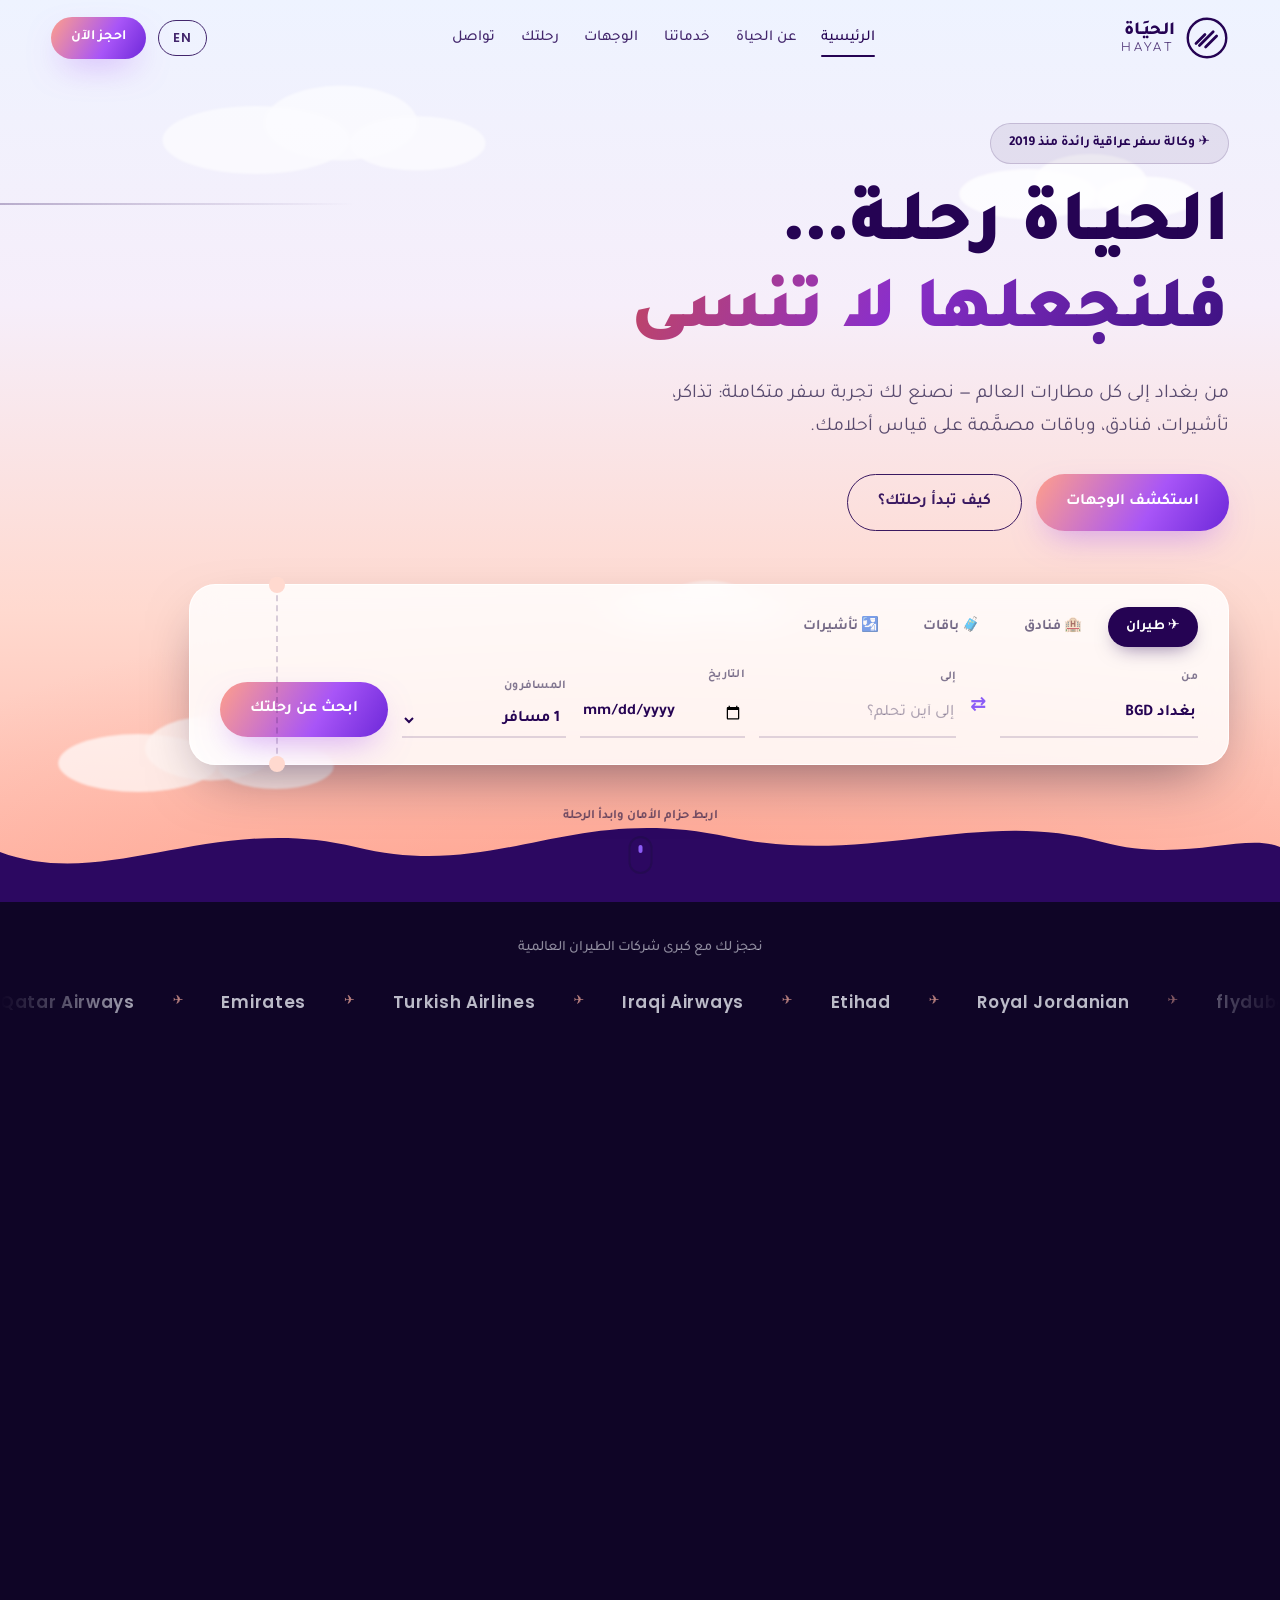
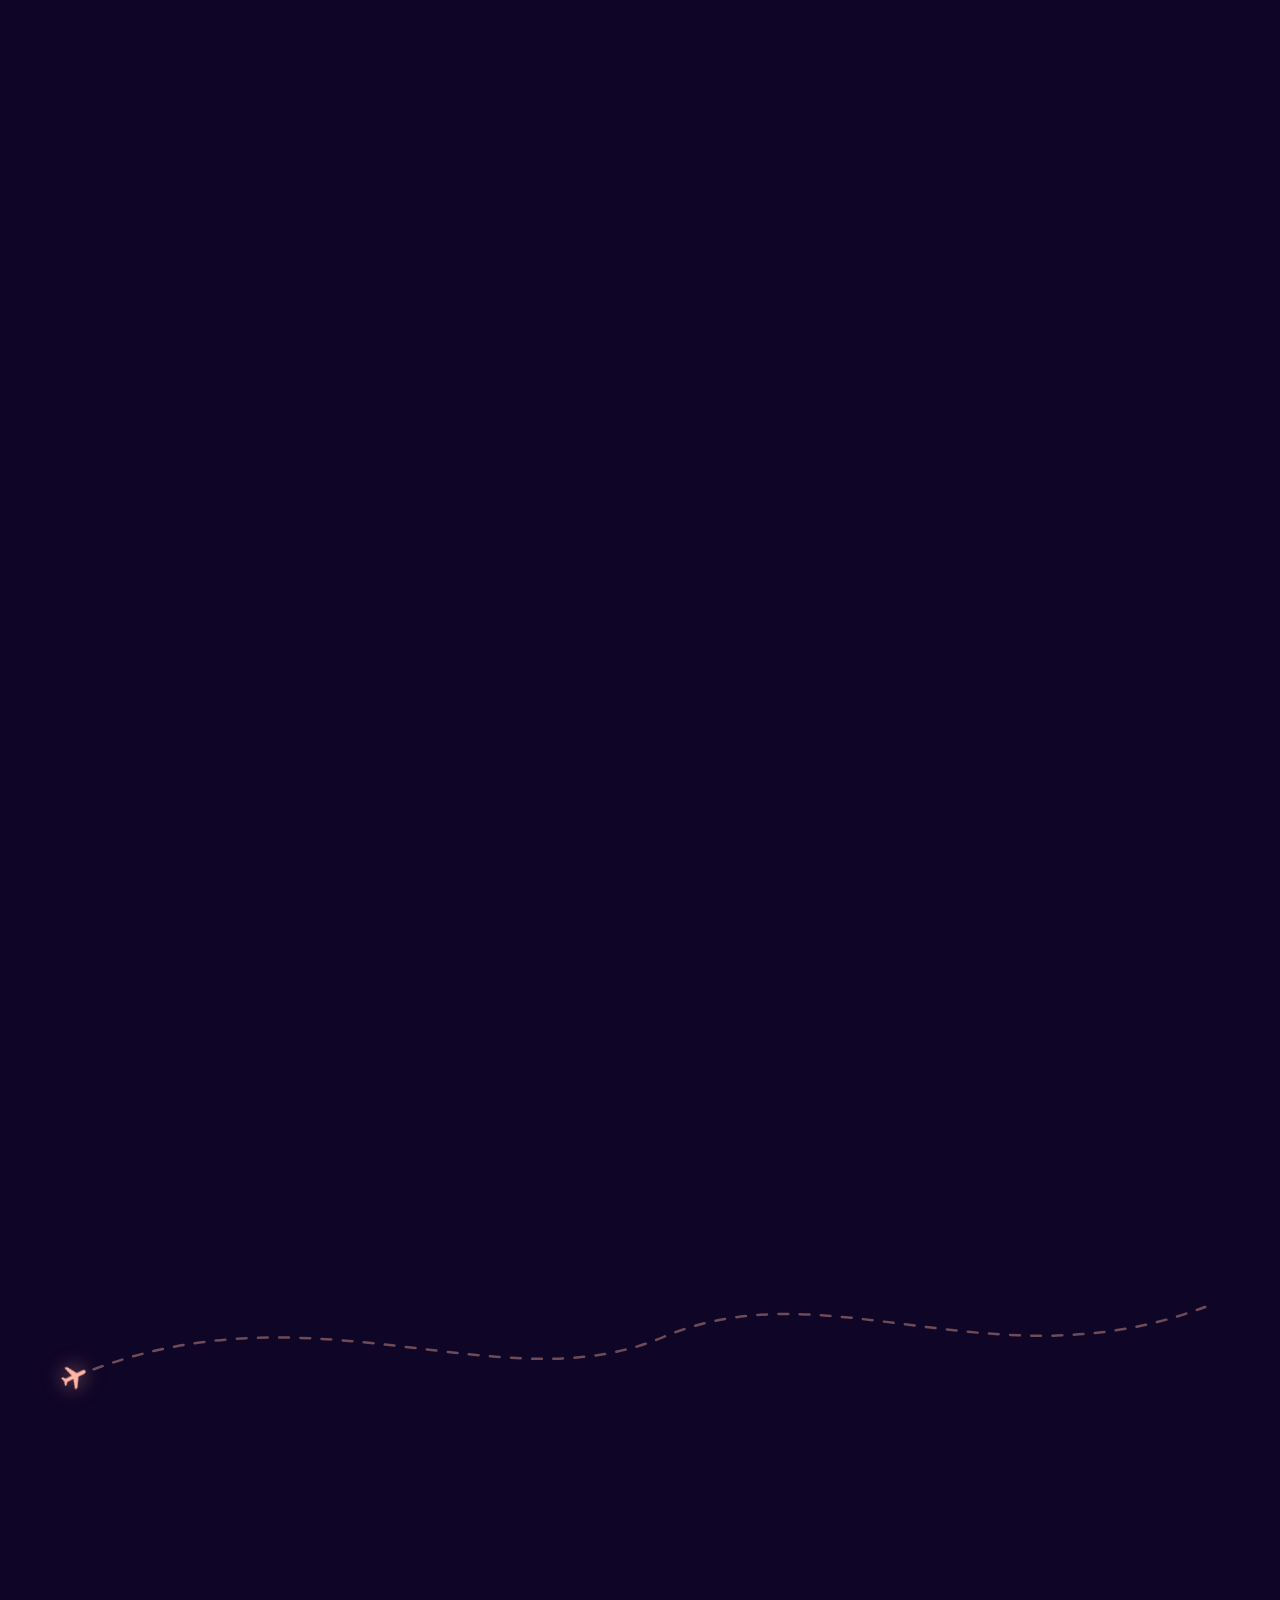
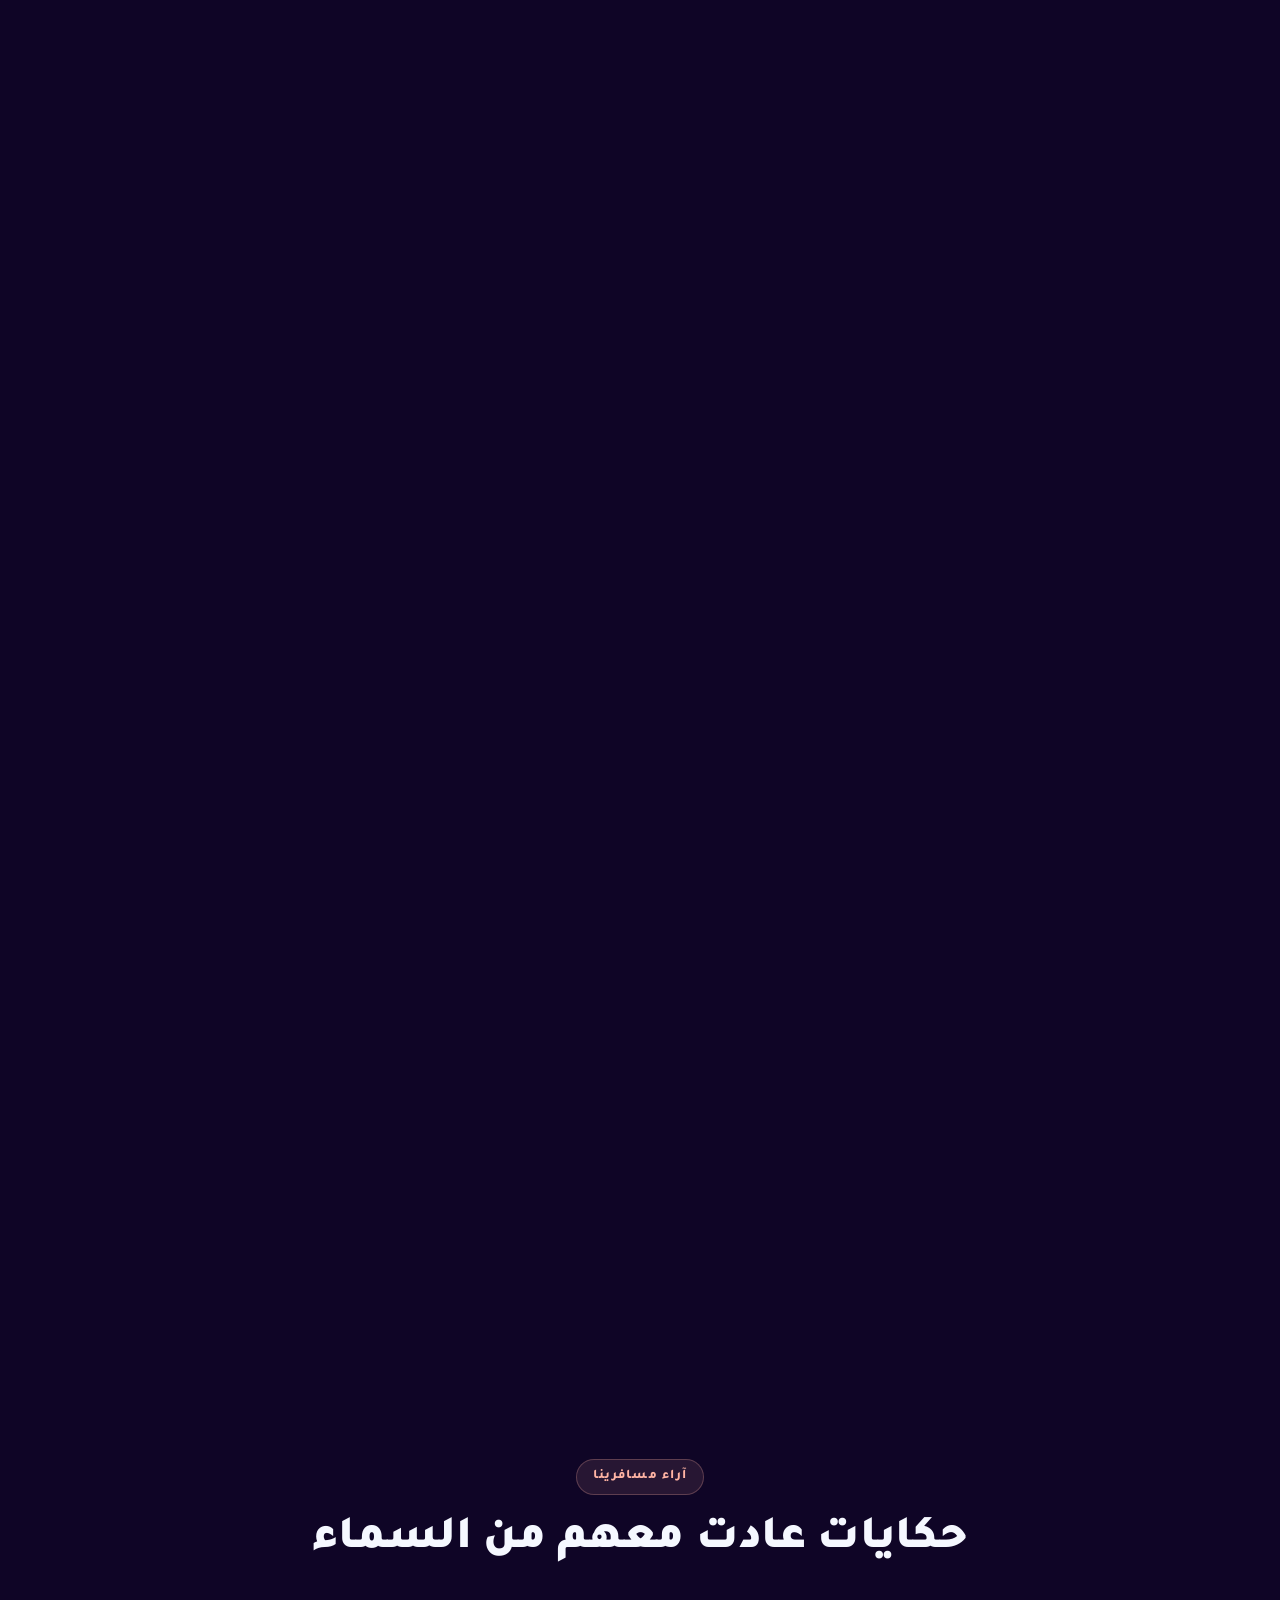
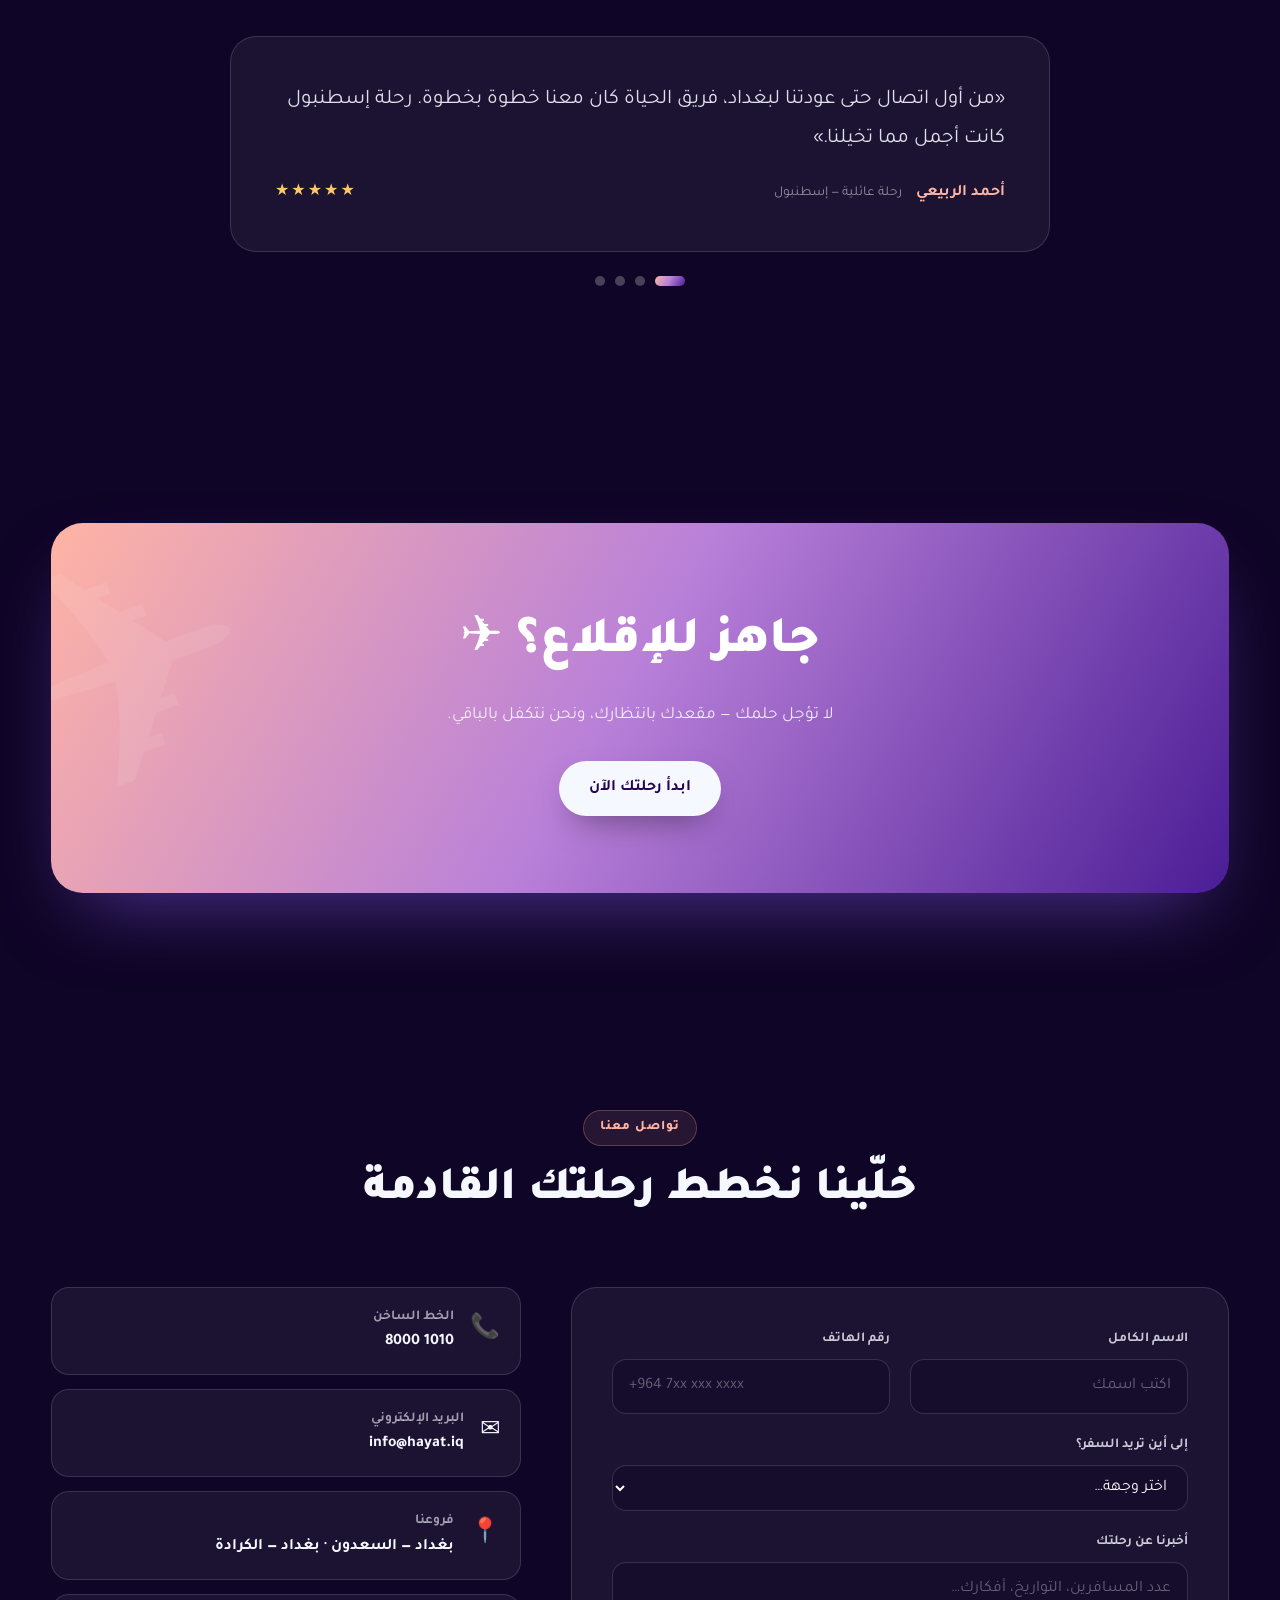
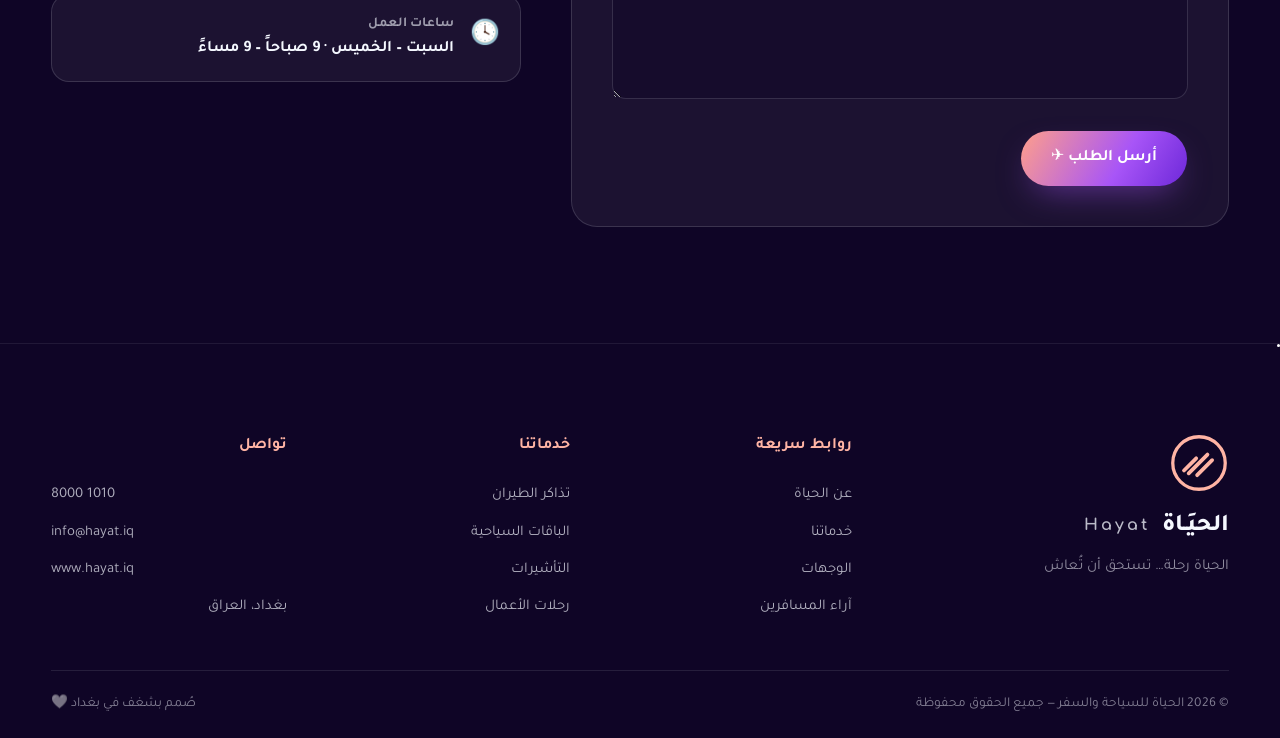
==== index.html @ f8b9f238 "Redesign Hayat Travel & Tourism website — journey-themed, bilingual, fully responsive Complete rebui" ====
<!DOCTYPE html>
<html lang="ar" dir="rtl">
<head>
<meta charset="UTF-8">
<meta name="viewport" content="width=device-width, initial-scale=1.0">
<title>الحيَـاة | Hayat Travel &amp; Tourism — رحلتك تبدأ من هنا</title>
<meta name="description" content="الحياة للسياحة والسفر — وكالة سفر عراقية رائدة منذ 2019. تذاكر طيران، باقات سياحية، فنادق، تأشيرات، وتجارب سفر لا تُنسى.">
<meta property="og:title" content="الحيَـاة | Hayat Travel &amp; Tourism">
<meta property="og:description" content="الحياة رحلة… تستحق أن تُعاش. وكالة سفر عراقية رائدة منذ 2019.">
<meta property="og:type" content="website">
<link rel="icon" type="image/svg+xml" href="data:image/svg+xml,%3Csvg xmlns='http://www.w3.org/2000/svg' viewBox='0 0 64 64'%3E%3Ccircle cx='32' cy='32' r='28' fill='none' stroke='%23250353' stroke-width='4'/%3E%3Cpath d='M18 38 L30 26 M22 40 L38 24 M30 42 L44 28' stroke='%23250353' stroke-width='4' stroke-linecap='round' fill='none'/%3E%3C/svg%3E">
<link rel="preconnect" href="https://fonts.googleapis.com">
<link rel="preconnect" href="https://fonts.gstatic.com" crossorigin>
<link href="https://fonts.googleapis.com/css2?family=Tajawal:wght@300;400;500;700;800;900&family=Poppins:wght@300;400;500;600;700&family=Comfortaa:wght@400;600;700&display=swap" rel="stylesheet">
<link rel="stylesheet" href="css/style.css">
</head>
<body>

<!-- ══════════ PRELOADER : بوابة الصعود ══════════ -->
<div id="preloader" aria-hidden="true">
  <div class="preloader-panel top"></div>
  <div class="preloader-panel bottom"></div>
  <div class="preloader-core">
    <svg class="pre-logo" viewBox="0 0 120 120" fill="none">
      <circle class="pre-circle" cx="60" cy="60" r="52" stroke="url(#preGrad)" stroke-width="5"/>
      <g class="pre-mark" stroke="url(#preGrad)" stroke-width="6.5" stroke-linecap="round">
        <path d="M30 74 L54 50"/>
        <path d="M38 79 L74 43"/>
        <path d="M55 82 L84 53"/>
      </g>
      <defs>
        <linearGradient id="preGrad" x1="0" y1="0" x2="120" y2="120">
          <stop offset="0" stop-color="#FFB4A4"/><stop offset=".55" stop-color="#B980D9"/><stop offset="1" stop-color="#4b1d95"/>
        </linearGradient>
      </defs>
    </svg>
    <p class="pre-word"><span data-ar="الحيَـاة" data-en="Hayat">الحيَـاة</span></p>
    <p class="pre-tag" data-ar="جارٍ تجهيز بوابة الصعود…" data-en="Preparing your boarding gate…">جارٍ تجهيز بوابة الصعود…</p>
    <div class="pre-bar"><span></span></div>
  </div>
</div>

<!-- ══════════ SKY LAYERS : رحلة الألوان ══════════ -->
<div class="sky" aria-hidden="true">
  <div class="sky-layer sky-dawn"></div>
  <div class="sky-layer sky-dusk"></div>
  <div class="sky-layer sky-night"></div>
  <canvas id="stars"></canvas>
  <div class="glow glow-a"></div>
  <div class="glow glow-b"></div>
</div>

<!-- ══════════ FLIGHT PROGRESS RAIL ══════════ -->
<aside class="flight-rail" aria-hidden="true">
  <span class="rail-code">BGD</span>
  <div class="rail-track">
    <svg class="rail-plane" viewBox="0 0 24 24"><path fill="currentColor" d="M21 16v-2l-8-5V3.5A1.5 1.5 0 0 0 11.5 2A1.5 1.5 0 0 0 10 3.5V9l-8 5v2l8-2.5V19l-2 1.5V22l3.5-1l3.5 1v-1.5L13 19v-5.5z"/></svg>
  </div>
  <span class="rail-code rail-code-end">✦</span>
</aside>

<!-- ══════════ NAVBAR ══════════ -->
<header class="nav" id="navbar">
  <div class="container nav-inner">
    <a href="#hero" class="brand" aria-label="Hayat — الحياة">
      <svg class="brand-mark" viewBox="0 0 64 64" fill="none">
        <circle cx="32" cy="32" r="28" stroke="currentColor" stroke-width="3.5"/>
        <g stroke="currentColor" stroke-width="4" stroke-linecap="round">
          <path d="M16 40 L29 27"/>
          <path d="M21 43 L41 23"/>
          <path d="M30 45 L46 29"/>
        </g>
      </svg>
      <span class="brand-text">
        <span class="brand-ar">الحيَـاة</span>
        <span class="brand-en">Hayat</span>
      </span>
    </a>
    <nav class="nav-links" aria-label="التنقل الرئيسي">
      <a href="#hero" class="nav-link is-active" data-ar="الرئيسية" data-en="Home">الرئيسية</a>
      <a href="#about" class="nav-link" data-ar="عن الحياة" data-en="About">عن الحياة</a>
      <a href="#services" class="nav-link" data-ar="خدماتنا" data-en="Services">خدماتنا</a>
      <a href="#destinations" class="nav-link" data-ar="الوجهات" data-en="Destinations">الوجهات</a>
      <a href="#journey" class="nav-link" data-ar="رحلتك" data-en="Your Journey">رحلتك</a>
      <a href="#contact" class="nav-link" data-ar="تواصل" data-en="Contact">تواصل</a>
    </nav>
    <div class="nav-actions">
      <button class="lang-btn" id="langBtn" aria-label="Switch language">EN</button>
      <a href="#contact" class="btn btn-primary btn-sm" data-ar="احجز الآن" data-en="Book Now">احجز الآن</a>
      <button class="burger" id="burger" aria-label="القائمة" aria-expanded="false">
        <span></span><span></span><span></span>
      </button>
    </div>
  </div>
</header>

<!-- ══════════ MOBILE MENU ══════════ -->
<div class="mobile-menu" id="mobileMenu">
  <nav aria-label="قائمة الجوال">
    <a href="#hero" class="mm-link" data-ar="الرئيسية" data-en="Home">الرئيسية</a>
    <a href="#about" class="mm-link" data-ar="عن الحياة" data-en="About">عن الحياة</a>
    <a href="#services" class="mm-link" data-ar="خدماتنا" data-en="Services">خدماتنا</a>
    <a href="#destinations" class="mm-link" data-ar="الوجهات" data-en="Destinations">الوجهات</a>
    <a href="#journey" class="mm-link" data-ar="رحلتك" data-en="Your Journey">رحلتك</a>
    <a href="#contact" class="mm-link" data-ar="تواصل" data-en="Contact">تواصل</a>
  </nav>
  <a href="#contact" class="btn btn-primary mm-cta" data-ar="✈ احجز رحلتك الآن" data-en="✈ Book Your Trip">✈ احجز رحلتك الآن</a>
  <div class="mm-clouds" aria-hidden="true"></div>
</div>

<main>

<!-- ══════════ HERO : الفجر ══════════ -->
<section class="hero" id="hero" data-sky="dawn">
  <!-- clouds -->
  <div class="clouds" aria-hidden="true">
    <svg class="cloud cloud-1" viewBox="0 0 200 60"><ellipse cx="60" cy="40" rx="55" ry="20" fill="currentColor"/><ellipse cx="110" cy="30" rx="45" ry="22" fill="currentColor"/><ellipse cx="155" cy="42" rx="40" ry="16" fill="currentColor"/></svg>
    <svg class="cloud cloud-2" viewBox="0 0 200 60"><ellipse cx="60" cy="40" rx="55" ry="20" fill="currentColor"/><ellipse cx="110" cy="30" rx="45" ry="22" fill="currentColor"/><ellipse cx="155" cy="42" rx="40" ry="16" fill="currentColor"/></svg>
    <svg class="cloud cloud-3" viewBox="0 0 200 60"><ellipse cx="60" cy="40" rx="55" ry="20" fill="currentColor"/><ellipse cx="110" cy="30" rx="45" ry="22" fill="currentColor"/><ellipse cx="155" cy="42" rx="40" ry="16" fill="currentColor"/></svg>
    <svg class="cloud cloud-4" viewBox="0 0 200 60"><ellipse cx="60" cy="40" rx="55" ry="20" fill="currentColor"/><ellipse cx="110" cy="30" rx="45" ry="22" fill="currentColor"/><ellipse cx="155" cy="42" rx="40" ry="16" fill="currentColor"/></svg>
  </div>
  <!-- flying plane -->
  <div class="hero-plane" aria-hidden="true">
    <svg viewBox="0 0 120 40" class="hero-plane-svg">
      <path d="M4 26 Q30 20 58 18 L82 6 Q86 4 88 8 L76 19 L104 18 Q112 18 116 22 Q112 26 104 26 L40 30 Q20 31 4 26 Z" fill="currentColor"/>
      <circle cx="50" cy="23" r="1.6" fill="#F5F8FF"/><circle cx="58" cy="22.5" r="1.6" fill="#F5F8FF"/><circle cx="66" cy="22" r="1.6" fill="#F5F8FF"/>
    </svg>
    <span class="contrail"></span>
  </div>

  <div class="container hero-inner">
    <div class="hero-copy">
      <span class="badge reveal" data-ar="✈ وكالة سفر عراقية رائدة منذ 2019" data-en="✈ Iraq's pioneering travel agency since 2019">✈ وكالة سفر عراقية رائدة منذ 2019</span>
      <h1 class="hero-title">
        <span class="line reveal d1" data-ar="الحيـاة رحلـة…" data-en="Life is a journey…">الحيـاة رحلـة…</span>
        <span class="line grad-text reveal d2" data-ar="فلنجعلها لا تُنسى" data-en="let's make it unforgettable">فلنجعلها لا تُنسى</span>
      </h1>
      <p class="hero-sub reveal d3" data-ar="من بغداد إلى كل مطارات العالم — نصنع لك تجربة سفر متكاملة: تذاكر، تأشيرات، فنادق، وباقات مصمَّمة على قياس أحلامك." data-en="From Baghdad to every airport on earth — a complete travel experience: flights, visas, hotels, and packages tailored to your dreams.">من بغداد إلى كل مطارات العالم — نصنع لك تجربة سفر متكاملة: تذاكر، تأشيرات، فنادق، وباقات مصمَّمة على قياس أحلامك.</p>
      <div class="hero-ctas reveal d4">
        <a href="#destinations" class="btn btn-primary" data-ar="استكشف الوجهات" data-en="Explore Destinations">استكشف الوجهات</a>
        <a href="#journey" class="btn btn-ghost" data-ar="كيف تبدأ رحلتك؟" data-en="How it works">كيف تبدأ رحلتك؟</a>
      </div>
    </div>

    <!-- Search widget : بطاقة صعود -->
    <div class="search-card reveal d5" id="searchCard">
      <div class="search-tabs" role="tablist">
        <button class="stab is-active" data-ar="✈ طيران" data-en="✈ Flights">✈ طيران</button>
        <button class="stab" data-ar="🏨 فنادق" data-en="🏨 Hotels">🏨 فنادق</button>
        <button class="stab" data-ar="🧳 باقات" data-en="🧳 Packages">🧳 باقات</button>
        <button class="stab" data-ar="🛂 تأشيرات" data-en="🛂 Visas">🛂 تأشيرات</button>
      </div>
      <form class="search-form" id="searchForm">
        <div class="sfield">
          <label data-ar="من" data-en="From">من</label>
          <input type="text" value="بغداد BGD" data-ar-ph="مدينة المغادرة" data-en-ph="Departure city">
        </div>
        <div class="swap" aria-hidden="true">⇄</div>
        <div class="sfield">
          <label data-ar="إلى" data-en="To">إلى</label>
          <input type="text" data-ar-ph="إلى أين تحلم؟" data-en-ph="Where do you dream?" placeholder="إلى أين تحلم؟">
        </div>
        <div class="sfield">
          <label data-ar="التاريخ" data-en="Date">التاريخ</label>
          <input type="date">
        </div>
        <div class="sfield">
          <label data-ar="المسافرون" data-en="Travelers">المسافرون</label>
          <select>
            <option data-ar="1 مسافر" data-en="1 traveler">1 مسافر</option>
            <option data-ar="2 مسافران" data-en="2 travelers">2 مسافران</option>
            <option data-ar="عائلة (3-5)" data-en="Family (3–5)">عائلة (3-5)</option>
            <option data-ar="مجموعة +6" data-en="Group 6+">مجموعة +6</option>
          </select>
        </div>
        <button type="submit" class="btn btn-primary search-btn" data-ar="ابحث عن رحلتك" data-en="Find your trip">ابحث عن رحلتك</button>
      </form>
      <div class="search-perforation" aria-hidden="true"></div>
    </div>
  </div>

  <a href="#partners" class="scroll-hint" aria-label="مرر للأسفل">
    <span data-ar="اربط حزام الأمان وابدأ الرحلة" data-en="Fasten your seatbelt &amp; scroll">اربط حزام الأمان وابدأ الرحلة</span>
    <i></i>
  </a>
</section>

<!-- cloud divider -->
<div class="cloud-divider" aria-hidden="true">
  <svg viewBox="0 0 1440 110" preserveAspectRatio="none"><path d="M0,60 C120,100 240,20 400,55 C560,90 640,10 820,45 C980,75 1100,15 1240,50 C1330,72 1400,40 1440,55 L1440,110 L0,110 Z" fill="currentColor"/></svg>
</div>

<!-- ══════════ PARTNERS MARQUEE : الغسق ══════════ -->
<section class="partners" id="partners" data-sky="dusk">
  <p class="partners-label" data-ar="نحجز لك مع كبرى شركات الطيران العالمية" data-en="We book you with the world's leading airlines">نحجز لك مع كبرى شركات الطيران العالمية</p>
  <div class="marquee" dir="ltr">
    <div class="marquee-track">
      <span>Qatar Airways</span><i>✈</i><span>Emirates</span><i>✈</i><span>Turkish Airlines</span><i>✈</i><span>Iraqi Airways</span><i>✈</i><span>Etihad</span><i>✈</i><span>Royal Jordanian</span><i>✈</i><span>flydubai</span><i>✈</i><span>EgyptAir</span><i>✈</i><span>Pegasus</span><i>✈</i><span>MEA</span><i>✈</i>
      <span>Qatar Airways</span><i>✈</i><span>Emirates</span><i>✈</i><span>Turkish Airlines</span><i>✈</i><span>Iraqi Airways</span><i>✈</i><span>Etihad</span><i>✈</i><span>Royal Jordanian</span><i>✈</i><span>flydubai</span><i>✈</i><span>EgyptAir</span><i>✈</i><span>Pegasus</span><i>✈</i><span>MEA</span><i>✈</i>
    </div>
  </div>
</section>

<!-- ══════════ ABOUT ══════════ -->
<section class="about section" id="about" data-sky="dusk">
  <div class="container">
    <div class="about-grid">
      <div class="about-copy">
        <span class="eyebrow reveal" data-ar="قصتنا" data-en="Our Story">قصتنا</span>
        <h2 class="h2 reveal d1">
          <span data-ar="من بغداد…" data-en="From Baghdad…">من بغداد…</span>
          <span class="grad-text" data-ar="إلى سماء العالم" data-en="to the world's skies">إلى سماء العالم</span>
        </h2>
        <p class="lead reveal d2" data-ar="منذ انطلاقتها عام 2019، كانت «الحياة» واحدة من الشركات الرائدة في العراق، تحمل شغفاً حقيقياً لاستكشاف العالم. نحن أكثر من مجرد وكالة سفر — نحن شريك رحلتك، نصنع قصصاً شخصية مليئة بذكريات لا تُنسى، سواء في رحلة استجمام أو مغامرة عمل." data-en="Since 2019, Hayat has been one of Iraq's pioneering companies, carrying a genuine passion for exploring the world. We're more than a travel agency — we're your travel partner, crafting personal stories full of unforgettable memories, on leisure trips and business adventures alike.">منذ انطلاقتها عام 2019، كانت «الحياة» واحدة من الشركات الرائدة في العراق، تحمل شغفاً حقيقياً لاستكشاف العالم. نحن أكثر من مجرد وكالة سفر — نحن شريك رحلتك، نصنع قصصاً شخصية مليئة بذكريات لا تُنسى، سواء في رحلة استجمام أو مغامرة عمل.</p>

        <div class="vm-cards">
          <article class="vm-card reveal d3">
            <h3 data-ar="🔭 رؤيتنا" data-en="🔭 Our Vision">🔭 رؤيتنا</h3>
            <p data-ar="أن نكون الخيار الأول للمسافرين الباحثين عن استكشاف العالم وعيش رحلات لا تُنسى." data-en="To be the first choice for travelers seeking to explore the world and experience unforgettable journeys.">أن نكون الخيار الأول للمسافرين الباحثين عن استكشاف العالم وعيش رحلات لا تُنسى.</p>
          </article>
          <article class="vm-card reveal d4">
            <h3 data-ar="🧭 رسالتنا" data-en="🧭 Our Mission">🧭 رسالتنا</h3>
            <p data-ar="تجارب سفر استثنائية وآمنة، أفضل العروض والخدمات السياحية، راحة تامة ودعم كامل يضمن لك رحلة مريحة." data-en="Exceptional, safe travel experiences, the best deals and tourism services, full comfort and complete support for a smooth journey.">تجارب سفر استثنائية وآمنة، أفضل العروض والخدمات السياحية، راحة تامة ودعم كامل يضمن لك رحلة مريحة.</p>
          </article>
        </div>
      </div>

      <div class="stats-panel reveal d2">
        <div class="stat">
          <strong class="counter" data-target="50" data-suffix="K+">0</strong>
          <span data-ar="مسافر سعيد" data-en="Happy travelers">مسافر سعيد</span>
        </div>
        <div class="stat">
          <strong class="counter" data-target="40" data-suffix="+">0</strong>
          <span data-ar="وجهة حول العالم" data-en="Destinations worldwide">وجهة حول العالم</span>
        </div>
        <div class="stat">
          <strong class="counter" data-target="7" data-suffix="+">0</strong>
          <span data-ar="سنوات من الخبرة" data-en="Years of experience">سنوات من الخبرة</span>
        </div>
        <div class="stat">
          <strong>24/7</strong>
          <span data-ar="دعم على مدار الساعة" data-en="Around-the-clock support">دعم على مدار الساعة</span>
        </div>
      </div>
    </div>

    <!-- Brand evolution timeline -->
    <div class="timeline reveal">
      <h3 class="timeline-title" data-ar="رحلة علامتنا عبر السنين" data-en="Our brand's journey through the years">رحلة علامتنا عبر السنين</h3>
      <div class="timeline-track">
        <div class="t-step">
          <span class="t-dot"></span>
          <b>2019</b>
          <p data-ar="الانطلاقة الأولى من بغداد" data-en="First take-off from Baghdad">الانطلاقة الأولى من بغداد</p>
        </div>
        <div class="t-step">
          <span class="t-dot"></span>
          <b>2019 – 2022</b>
          <p data-ar="HAYAT.iq — التوسع الرقمي" data-en="HAYAT.iq — going digital">HAYAT.iq — التوسع الرقمي</p>
        </div>
        <div class="t-step">
          <span class="t-dot"></span>
          <b>2022 – 2024</b>
          <p data-ar="هوية أجرأ وألوان الغروب" data-en="A bolder identity, sunset hues">هوية أجرأ وألوان الغروب</p>
        </div>
        <div class="t-step t-now">
          <span class="t-dot"></span>
          <b data-ar="اليوم" data-en="Today">اليوم</b>
          <p data-ar="الحيَـاة — سماء بنفسجية بلا حدود" data-en="Hayat — a boundless purple sky">الحيَـاة — سماء بنفسجية بلا حدود</p>
        </div>
      </div>
    </div>
  </div>
</section>

<!-- ══════════ SERVICES ══════════ -->
<section class="services section" id="services" data-sky="dusk">
  <div class="container">
    <div class="section-head">
      <span class="eyebrow reveal" data-ar="خدماتنا" data-en="Our Services">خدماتنا</span>
      <h2 class="h2 reveal d1" data-ar="كل ما تحتاجه رحلتك… في مكان واحد" data-en="Everything your journey needs… in one place">كل ما تحتاجه رحلتك… في مكان واحد</h2>
    </div>
    <div class="services-grid">
      <article class="service-card reveal">
        <div class="s-icon"><svg viewBox="0 0 24 24"><path fill="none" stroke="currentColor" stroke-width="1.6" stroke-linecap="round" stroke-linejoin="round" d="M21 16v-2l-8-5V3.5A1.5 1.5 0 0 0 11.5 2A1.5 1.5 0 0 0 10 3.5V9l-8 5v2l8-2.5V19l-2 1.5V22l3.5-1l3.5 1v-1.5L13 19v-5.5z"/></svg></div>
        <h3 data-ar="تذاكر الطيران" data-en="Flight Tickets">تذاكر الطيران</h3>
        <p data-ar="خيارات واسعة من مختلف شركات الطيران وبكل فئات الأسعار — نجد لك المقعد الأمثل دائماً." data-en="A wide range of airlines and fare classes — we always find you the perfect seat.">خيارات واسعة من مختلف شركات الطيران وبكل فئات الأسعار — نجد لك المقعد الأمثل دائماً.</p>
      </article>
      <article class="service-card reveal d1">
        <div class="s-icon"><svg viewBox="0 0 24 24"><path fill="none" stroke="currentColor" stroke-width="1.6" stroke-linecap="round" stroke-linejoin="round" d="M3 21h18M5 21V7l7-4l7 4v14M9 21v-4a3 3 0 0 1 6 0v4M9 10h.01M15 10h.01M12 13h.01"/></svg></div>
        <h3 data-ar="حجز الفنادق" data-en="Hotel Booking">حجز الفنادق</h3>
        <p data-ar="من الفنادق العائلية المريحة إلى المنتجعات الفاخرة — إقامة تلائم ذوقك وميزانيتك." data-en="From cozy family hotels to luxury resorts — stays that match your taste and budget.">من الفنادق العائلية المريحة إلى المنتجعات الفاخرة — إقامة تلائم ذوقك وميزانيتك.</p>
      </article>
      <article class="service-card reveal d2">
        <div class="s-icon"><svg viewBox="0 0 24 24"><path fill="none" stroke="currentColor" stroke-width="1.6" stroke-linecap="round" stroke-linejoin="round" d="M12 3a9 9 0 1 0 0 18a9 9 0 0 0 0-18Zm0 0c-2.5 2.4-4 5.5-4 9s1.5 6.6 4 9m0-18c2.5 2.4 4 5.5 4 9s-1.5 6.6-4 9M3.5 9h17M3.5 15h17"/></svg></div>
        <h3 data-ar="الباقات السياحية" data-en="Tour Packages">الباقات السياحية</h3>
        <p data-ar="برامج متكاملة مصمّمة بعناية: طيران + إقامة + جولات، لعائلتك أو لشهر عسلك أو لمغامرتك القادمة." data-en="Carefully crafted programs: flights + stays + tours, for your family, honeymoon, or next adventure.">برامج متكاملة مصمّمة بعناية: طيران + إقامة + جولات، لعائلتك أو لشهر عسلك أو لمغامرتك القادمة.</p>
      </article>
      <article class="service-card reveal">
        <div class="s-icon"><svg viewBox="0 0 24 24"><path fill="none" stroke="currentColor" stroke-width="1.6" stroke-linecap="round" stroke-linejoin="round" d="M5 4h14a1 1 0 0 1 1 1v14a1 1 0 0 1-1 1H5a1 1 0 0 1-1-1V5a1 1 0 0 1 1-1Zm4 6a2 2 0 1 0 0-4a2 2 0 0 0 0 4Zm-3 8c0-2.2 1.3-4 3-4s3 1.8 3 4M14 8h5M14 12h5M14 16h3"/></svg></div>
        <h3 data-ar="التأشيرات السياحية" data-en="Visa Services">التأشيرات السياحية</h3>
        <p data-ar="نتابع أوراقك خطوة بخطوة ونختصر لك الطريق نحو ختم الجواز — بدون تعقيد وبدون قلق." data-en="We handle your paperwork step by step and shorten the road to that passport stamp — zero stress.">نتابع أوراقك خطوة بخطوة ونختصر لك الطريق نحو ختم الجواز — بدون تعقيد وبدون قلق.</p>
      </article>
      <article class="service-card reveal d1">
        <div class="s-icon"><svg viewBox="0 0 24 24"><path fill="none" stroke="currentColor" stroke-width="1.6" stroke-linecap="round" stroke-linejoin="round" d="M8 7V5a2 2 0 0 1 2-2h4a2 2 0 0 1 2 2v2m-8 0h8m-8 0H5a2 2 0 0 0-2 2v9a2 2 0 0 0 2 2h14a2 2 0 0 0 2-2V9a2 2 0 0 0-2-2h-3m-4 4v3m-4.5-3v3m9-3v3"/></svg></div>
        <h3 data-ar="رحلات الأعمال" data-en="Corporate Travel">رحلات الأعمال</h3>
        <p data-ar="حلول سفر احترافية للشركات والمؤتمرات والفعاليات — دقة في المواعيد وراحة لفريقك." data-en="Professional travel for companies, conferences and events — punctual, seamless, comfortable.">حلول سفر احترافية للشركات والمؤتمرات والفعاليات — دقة في المواعيد وراحة لفريقك.</p>
      </article>
      <article class="service-card reveal d2">
        <div class="s-icon"><svg viewBox="0 0 24 24"><path fill="none" stroke="currentColor" stroke-width="1.6" stroke-linecap="round" stroke-linejoin="round" d="M12 3l8 4v5c0 5-3.4 8.4-8 9c-4.6-.6-8-4-8-9V7l8-4Zm-3 9l2 2l4-4"/></svg></div>
        <h3 data-ar="دعم ومرافقة 24/7" data-en="24/7 Care">دعم ومرافقة 24/7</h3>
        <p data-ar="من لحظة الحجز حتى عودتك للبيت — فريقنا معك على مدار الساعة أينما كنت في العالم." data-en="From booking until you're home again — our team is with you around the clock, anywhere on earth.">من لحظة الحجز حتى عودتك للبيت — فريقنا معك على مدار الساعة أينما كنت في العالم.</p>
      </article>
    </div>
  </div>
</section>

<!-- ══════════ DESTINATIONS ══════════ -->
<section class="destinations section" id="destinations" data-sky="night">
  <div class="container">
    <div class="section-head">
      <span class="eyebrow reveal" data-ar="وجهاتنا" data-en="Destinations">وجهاتنا</span>
      <h2 class="h2 reveal d1" data-ar="إلى أين تحلم أن تسافر؟" data-en="Where do you dream of going?">إلى أين تحلم أن تسافر؟</h2>
      <p class="section-sub reveal d2" data-ar="بطاقات مستوحاة من غروب الحياة البنفسجي — كل وجهة حكاية." data-en="Cards painted in Hayat's purple sunset — every destination is a story.">بطاقات مستوحاة من غروب الحياة البنفسجي — كل وجهة حكاية.</p>
    </div>

    <div class="dest-grid">

      <!-- Istanbul -->
      <article class="dest-card reveal" data-tilt>
        <div class="dest-art">
          <svg viewBox="0 0 400 260" preserveAspectRatio="xMidYMax slice">
            <defs><linearGradient id="skyIst" x1="0" y1="0" x2="0" y2="1"><stop offset="0" stop-color="#FFB4A4"/><stop offset=".5" stop-color="#c77fb4"/><stop offset="1" stop-color="#250353"/></linearGradient></defs>
            <rect width="400" height="260" fill="url(#skyIst)"/>
            <circle cx="290" cy="80" r="34" fill="#FFE0D6" opacity=".9"/>
            <g fill="#17023a">
              <rect x="0" y="200" width="400" height="60"/>
              <path d="M60 200 V150 h8 V200Z M64 150 l-4-14 -4 14Z"/>
              <path d="M150 200 v-45 a45 32 0 0 1 90 0 v45 Z"/>
              <circle cx="195" cy="140" r="16"/>
              <path d="M193 118 h4 v10 h-4z"/>
              <path d="M120 200 V140 h7 V200Z M123.5 126 l-5-16 -5 16Z" transform="translate(10)"/>
              <path d="M280 200 V145 h8 V200Z M284 145 l-4-15 -4 15Z"/>
              <path d="M320 200 v-25 h60 v25Z"/>
            </g>
            <g class="mini-plane" fill="#F5F8FF"><path d="M40 60 l16 5 -3 3 -18 -2 -8 8 -4-1 6-9 -6-4 3-2 9 3 5-4z"/></g>
          </svg>
          <span class="dest-tag" data-ar="الأكثر طلباً 🔥" data-en="Most booked 🔥">الأكثر طلباً 🔥</span>
        </div>
        <div class="dest-info">
          <div class="dest-name">
            <h3 data-ar="إسطنبول" data-en="Istanbul">إسطنبول</h3>
            <span class="dest-country" data-ar="تركيا" data-en="Türkiye">تركيا</span>
          </div>
          <p class="dest-meta" data-ar="5 أيام | 4 ليالٍ · طيران + فندق + جولات" data-en="5 days | 4 nights · flight + hotel + tours">5 أيام | 4 ليالٍ · طيران + فندق + جولات</p>
          <div class="dest-foot">
            <span class="price"><em data-ar="يبدأ من" data-en="from">يبدأ من</em> $499</span>
            <a href="#contact" class="dest-cta" data-ar="احجز ✈" data-en="Book ✈">احجز ✈</a>
          </div>
        </div>
      </article>

      <!-- Dubai -->
      <article class="dest-card reveal d1" data-tilt>
        <div class="dest-art">
          <svg viewBox="0 0 400 260" preserveAspectRatio="xMidYMax slice">
            <defs><linearGradient id="skyDxb" x1="0" y1="0" x2="0" y2="1"><stop offset="0" stop-color="#FFC9B8"/><stop offset=".55" stop-color="#a06cc9"/><stop offset="1" stop-color="#1c0342"/></linearGradient></defs>
            <rect width="400" height="260" fill="url(#skyDxb)"/>
            <circle cx="110" cy="70" r="28" fill="#FFF0E8" opacity=".95"/>
            <g fill="#17023a">
              <rect x="0" y="205" width="400" height="55"/>
              <path d="M200 205 L192 120 h-6 L180 205Z M196 120 L194 40 h-2 L190 120Z" transform="translate(6)"/>
              <path d="M196 40 l2-18 2 18Z" transform="translate(4)"/>
              <rect x="70" y="160" width="18" height="45"/>
              <rect x="95" y="145" width="16" height="60"/>
              <rect x="240" y="150" width="20" height="55"/>
              <path d="M300 205 v-50 q25 -18 50 0 v50Z"/>
              <rect x="130" y="170" width="14" height="35"/>
            </g>
            <g class="mini-plane" fill="#F5F8FF"><path d="M330 55 l16 5 -3 3 -18 -2 -8 8 -4-1 6-9 -6-4 3-2 9 3 5-4z"/></g>
          </svg>
          <span class="dest-tag" data-ar="عائلي ★" data-en="Family ★">عائلي ★</span>
        </div>
        <div class="dest-info">
          <div class="dest-name">
            <h3 data-ar="دبي" data-en="Dubai">دبي</h3>
            <span class="dest-country" data-ar="الإمارات" data-en="UAE">الإمارات</span>
          </div>
          <p class="dest-meta" data-ar="4 أيام | 3 ليالٍ · طيران + فندق 5★" data-en="4 days | 3 nights · flight + 5★ hotel">4 أيام | 3 ليالٍ · طيران + فندق 5★</p>
          <div class="dest-foot">
            <span class="price"><em data-ar="يبدأ من" data-en="from">يبدأ من</em> $599</span>
            <a href="#contact" class="dest-cta" data-ar="احجز ✈" data-en="Book ✈">احجز ✈</a>
          </div>
        </div>
      </article>

      <!-- Cairo -->
      <article class="dest-card reveal d2" data-tilt>
        <div class="dest-art">
          <svg viewBox="0 0 400 260" preserveAspectRatio="xMidYMax slice">
            <defs><linearGradient id="skyCai" x1="0" y1="0" x2="0" y2="1"><stop offset="0" stop-color="#FFD3A8"/><stop offset=".5" stop-color="#e08f7a"/><stop offset="1" stop-color="#2d0a4e"/></linearGradient></defs>
            <rect width="400" height="260" fill="url(#skyCai)"/>
            <circle cx="200" cy="120" r="42" fill="#FFF3DC"/>
            <g fill="#1d0538">
              <rect x="0" y="210" width="400" height="50"/>
              <path d="M90 210 L170 90 L250 210Z"/>
              <path d="M225 210 L285 120 L345 210Z" opacity=".92"/>
              <path d="M30 210 L75 150 L120 210Z" opacity=".85"/>
            </g>
            <g fill="#1d0538"><path d="M320 225 q6 -10 14 0 q6 -8 12 0Z" opacity=".9"/></g>
            <g class="mini-plane" fill="#F5F8FF"><path d="M60 55 l16 5 -3 3 -18 -2 -8 8 -4-1 6-9 -6-4 3-2 9 3 5-4z"/></g>
          </svg>
          <span class="dest-tag" data-ar="تاريخ وسحر 𓂀" data-en="History &amp; magic 𓂀">تاريخ وسحر 𓂀</span>
        </div>
        <div class="dest-info">
          <div class="dest-name">
            <h3 data-ar="القاهرة" data-en="Cairo">القاهرة</h3>
            <span class="dest-country" data-ar="مصر" data-en="Egypt">مصر</span>
          </div>
          <p class="dest-meta" data-ar="8 أيام | 7 ليالٍ · برنامج كامل" data-en="8 days | 7 nights · full program">8 أيام | 7 ليالٍ · برنامج كامل</p>
          <div class="dest-foot">
            <span class="price"><em data-ar="يبدأ من" data-en="from">يبدأ من</em> $749</span>
            <a href="#contact" class="dest-cta" data-ar="احجز ✈" data-en="Book ✈">احجز ✈</a>
          </div>
        </div>
      </article>

      <!-- Tokyo -->
      <article class="dest-card reveal" data-tilt>
        <div class="dest-art">
          <svg viewBox="0 0 400 260" preserveAspectRatio="xMidYMax slice">
            <defs><linearGradient id="skyTyo" x1="0" y1="0" x2="0" y2="1"><stop offset="0" stop-color="#c9b8ff"/><stop offset=".5" stop-color="#7d55c7"/><stop offset="1" stop-color="#170236"/></linearGradient></defs>
            <rect width="400" height="260" fill="url(#skyTyo)"/>
            <circle cx="310" cy="70" r="26" fill="#FFE8F0" opacity=".95"/>
            <g>
              <path d="M60 215 L200 95 L340 215Z" fill="#22074a"/>
              <path d="M166 124 L200 95 L234 124 Q200 140 166 124Z" fill="#F5F8FF"/>
            </g>
            <g fill="#17023a">
              <rect x="0" y="215" width="400" height="45"/>
              <rect x="40" y="185" width="14" height="30"/>
              <rect x="330" y="180" width="16" height="35"/>
              <path d="M300 215 v-20 h30 v20Z"/>
              <path d="M70 215 v-16 h26 v16Z"/>
            </g>
            <g class="mini-plane" fill="#F5F8FF"><path d="M70 50 l16 5 -3 3 -18 -2 -8 8 -4-1 6-9 -6-4 3-2 9 3 5-4z"/></g>
          </svg>
          <span class="dest-tag" data-ar="رحلة الخريف 🍁" data-en="Autumn trip 🍁">رحلة الخريف 🍁</span>
        </div>
        <div class="dest-info">
          <div class="dest-name">
            <h3 data-ar="طوكيو" data-en="Tokyo">طوكيو</h3>
            <span class="dest-country" data-ar="اليابان" data-en="Japan">اليابان</span>
          </div>
          <p class="dest-meta" data-ar="8 أيام | 7 ليالٍ · مستوحاة من رحلة الخريف" data-en="8 days | 7 nights · the Autumn journey">8 أيام | 7 ليالٍ · مستوحاة من رحلة الخريف</p>
          <div class="dest-foot">
            <span class="price"><em data-ar="يبدأ من" data-en="from">يبدأ من</em> $1,599</span>
            <a href="#contact" class="dest-cta" data-ar="احجز ✈" data-en="Book ✈">احجز ✈</a>
          </div>
        </div>
      </article>

      <!-- Santorini -->
      <article class="dest-card reveal d1" data-tilt>
        <div class="dest-art">
          <svg viewBox="0 0 400 260" preserveAspectRatio="xMidYMax slice">
            <defs><linearGradient id="skySan" x1="0" y1="0" x2="0" y2="1"><stop offset="0" stop-color="#FFC1AE"/><stop offset=".5" stop-color="#b87fd0"/><stop offset="1" stop-color="#22064a"/></linearGradient></defs>
            <rect width="400" height="260" fill="url(#skySan)"/>
            <circle cx="90" cy="75" r="30" fill="#FFEDE3" opacity=".95"/>
            <path d="M0 230 h400 v30 h-400Z" fill="#1a0440"/>
            <path d="M0 232 q100 -10 200 0 t200 0 v28 h-400Z" fill="#2b0f56" opacity=".7"/>
            <g fill="#F5F8FF">
              <path d="M240 230 v-45 h30 v45Z"/>
              <circle cx="255" cy="180" r="16"/>
              <path d="M285 230 v-30 h26 v30Z"/>
              <circle cx="298" cy="195" r="14"/>
              <path d="M320 230 v-40 h24 v40Z"/>
              <circle cx="332" cy="185" r="13"/>
            </g>
            <g fill="#2b0f56"><rect x="250" y="196" width="9" height="12" rx="4"/><rect x="293" y="206" width="8" height="10" rx="4"/><rect x="327" y="200" width="8" height="11" rx="4"/></g>
            <g class="mini-plane" fill="#F5F8FF"><path d="M60 120 l16 5 -3 3 -18 -2 -8 8 -4-1 6-9 -6-4 3-2 9 3 5-4z"/></g>
          </svg>
          <span class="dest-tag" data-ar="رومانسية 💜" data-en="Romantic 💜">رومانسية 💜</span>
        </div>
        <div class="dest-info">
          <div class="dest-name">
            <h3 data-ar="سانتوريني" data-en="Santorini">سانتوريني</h3>
            <span class="dest-country" data-ar="اليونان" data-en="Greece">اليونان</span>
          </div>
          <p class="dest-meta" data-ar="6 أيام | 5 ليالٍ · لشهر العسل" data-en="6 days | 5 nights · honeymoon special">6 أيام | 5 ليالٍ · لشهر العسل</p>
          <div class="dest-foot">
            <span class="price"><em data-ar="يبدأ من" data-en="from">يبدأ من</em> $1,299</span>
            <a href="#contact" class="dest-cta" data-ar="احجز ✈" data-en="Book ✈">احجز ✈</a>
          </div>
        </div>
      </article>

      <!-- Muscat / Oman -->
      <article class="dest-card reveal d2" data-tilt>
        <div class="dest-art">
          <svg viewBox="0 0 400 260" preserveAspectRatio="xMidYMax slice">
            <defs><linearGradient id="skyOmn" x1="0" y1="0" x2="0" y2="1"><stop offset="0" stop-color="#aee3ff"/><stop offset=".55" stop-color="#8f7ad0"/><stop offset="1" stop-color="#1c0342"/></linearGradient></defs>
            <rect width="400" height="260" fill="url(#skyOmn)"/>
            <circle cx="320" cy="65" r="26" fill="#FFF6E8"/>
            <path d="M0 235 h400 v25 h-400Z" fill="#160233"/>
            <path d="M0 238 q80 -8 160 0 t160 0 t80 0 v22 h-400Z" fill="#27094d" opacity=".8"/>
            <g fill="#1d0538">
              <path d="M40 235 L90 170 L140 235Z"/>
              <path d="M120 235 L180 150 L240 235Z"/>
              <path d="M225 235 L270 180 L315 235Z"/>
            </g>
            <path d="M60 200 v35 h10 v-30 a5 5 0 0 0 -10 -5Z" fill="#F5F8FF" opacity=".9"/>
            <circle cx="65" cy="196" r="7" fill="#F5F8FF" opacity=".9"/>
            <g class="mini-plane" fill="#F5F8FF"><path d="M80 60 l16 5 -3 3 -18 -2 -8 8 -4-1 6-9 -6-4 3-2 9 3 5-4z"/></g>
          </svg>
          <span class="dest-tag" data-ar="طبيعة خلابة 🌊" data-en="Pure nature 🌊">طبيعة خلابة 🌊</span>
        </div>
        <div class="dest-info">
          <div class="dest-name">
            <h3 data-ar="سلطنة عُمان" data-en="Oman">سلطنة عُمان</h3>
            <span class="dest-country" data-ar="مسقط" data-en="Muscat">مسقط</span>
          </div>
          <p class="dest-meta" data-ar="7 أيام | 6 ليالٍ · شواطئ وجبال" data-en="7 days | 6 nights · beaches &amp; mountains">7 أيام | 6 ليالٍ · شواطئ وجبال</p>
          <div class="dest-foot">
            <span class="price"><em data-ar="يبدأ من" data-en="from">يبدأ من</em> $649</span>
            <a href="#contact" class="dest-cta" data-ar="احجز ✈" data-en="Book ✈">احجز ✈</a>
          </div>
        </div>
      </article>

    </div>

    <p class="dest-more reveal">
      <span data-ar="ولدينا +40 وجهة أخرى بانتظارك —" data-en="And 40+ more destinations await —">ولدينا +40 وجهة أخرى بانتظارك —</span>
      <a href="#contact" data-ar="اسألنا عن وجهتك" data-en="ask us about yours">اسألنا عن وجهتك</a>
    </p>
  </div>
</section>

<!-- ══════════ JOURNEY STEPS + BOARDING PASS ══════════ -->
<section class="journey section" id="journey" data-sky="night">
  <div class="container">
    <div class="section-head">
      <span class="eyebrow reveal" data-ar="رحلتك معنا" data-en="Your journey with us">رحلتك معنا</span>
      <h2 class="h2 reveal d1" data-ar="من الحلم… إلى بطاقة الصعود" data-en="From a dream… to a boarding pass">من الحلم… إلى بطاقة الصعود</h2>
    </div>

    <div class="route" id="route">
      <svg class="route-path" viewBox="0 0 1000 160" preserveAspectRatio="none" aria-hidden="true">
        <path id="routeLine" d="M20,120 C220,20 380,150 520,80 C660,10 800,130 980,50" fill="none" stroke="currentColor" stroke-width="2.5" stroke-dasharray="8 10" stroke-linecap="round"/>
      </svg>
      <svg class="route-plane" id="routePlane" viewBox="0 0 24 24"><path fill="currentColor" d="M21 16v-2l-8-5V3.5A1.5 1.5 0 0 0 11.5 2A1.5 1.5 0 0 0 10 3.5V9l-8 5v2l8-2.5V19l-2 1.5V22l3.5-1l3.5 1v-1.5L13 19v-5.5z"/></svg>

      <div class="route-steps">
        <div class="r-step reveal">
          <span class="r-num">01</span>
          <h3 data-ar="اختر وجهتك" data-en="Pick your destination">اختر وجهتك</h3>
          <p data-ar="أخبرنا بحلمك — نقترح عليك الأنسب لميزانيتك وأسلوبك." data-en="Tell us your dream — we'll match it to your budget and style.">أخبرنا بحلمك — نقترح عليك الأنسب لميزانيتك وأسلوبك.</p>
        </div>
        <div class="r-step reveal d1">
          <span class="r-num">02</span>
          <h3 data-ar="نجهّز كل شيء" data-en="We arrange everything">نجهّز كل شيء</h3>
          <p data-ar="تذاكر، تأشيرة، فندق، مواصلات — كلها بضغطة واحدة." data-en="Tickets, visa, hotel, transfers — all in one go.">تذاكر، تأشيرة، فندق، مواصلات — كلها بضغطة واحدة.</p>
        </div>
        <div class="r-step reveal d2">
          <span class="r-num">03</span>
          <h3 data-ar="استلم بطاقتك" data-en="Get your pass">استلم بطاقتك</h3>
          <p data-ar="بطاقة صعود باسمك… واستعد للإقلاع." data-en="A boarding pass with your name… ready for take-off.">بطاقة صعود باسمك… واستعد للإقلاع.</p>
        </div>
        <div class="r-step reveal d3">
          <span class="r-num">04</span>
          <h3 data-ar="عِش الحكاية" data-en="Live the story">عِش الحكاية</h3>
          <p data-ar="ونبقى معك لحظة بلحظة حتى تعود بذكريات لا تُنسى." data-en="We stay with you moment by moment until you're home with memories.">ونبقى معك لحظة بلحظة حتى تعود بذكريات لا تُنسى.</p>
        </div>
      </div>
    </div>

    <!-- Boarding pass replica -->
    <div class="bpass-wrap reveal">
      <div class="bpass" id="bpass">
        <div class="bpass-main">
          <div class="bpass-head">
            <strong>BOARDING PASS</strong>
            <span class="bpass-brand">الحيَـاة <b>Hayat</b></span>
          </div>
          <div class="bpass-grid" dir="ltr">
            <div><label data-ar-skip>PASSENGER</label><b data-ar="أنتَ / أنتِ" data-en="YOU">أنتَ / أنتِ</b></div>
            <div><label data-ar-skip>FROM</label><b>BGD</b><small data-ar="بغداد" data-en="Baghdad">بغداد</small></div>
            <div class="bpass-route"><span class="bp-dot"></span><svg viewBox="0 0 24 24" class="bp-plane"><path fill="currentColor" d="M21 16v-2l-8-5V3.5A1.5 1.5 0 0 0 11.5 2A1.5 1.5 0 0 0 10 3.5V9l-8 5v2l8-2.5V19l-2 1.5V22l3.5-1l3.5 1v-1.5L13 19v-5.5z"/></svg><span class="bp-dot"></span></div>
            <div><label data-ar-skip>TO</label><b data-ar="حيث تحلم" data-en="ANYWHERE">حيث تحلم</b><small data-ar="العالم كله" data-en="The whole world">العالم كله</small></div>
            <div><label data-ar-skip>FLIGHT</label><b>HYT-2019</b></div>
            <div><label data-ar-skip>GATE</label><b>B24</b></div>
            <div><label data-ar-skip>SEAT</label><b>1A</b></div>
            <div><label data-ar-skip>CLASS</label><b data-ar-skip>DREAM CLASS</b></div>
          </div>
          <p class="bpass-note" data-ar="✦ البوابة تُغلق قبل 30 دقيقة من انطلاق الأحلام — www.hayat.iq" data-en="✦ Gate closes 30 minutes before dreams depart — www.hayat.iq">✦ البوابة تُغلق قبل 30 دقيقة من انطلاق الأحلام — www.hayat.iq</p>
        </div>
        <div class="bpass-stub" dir="ltr">
          <div class="bpass-barcode" aria-hidden="true"></div>
          <b>BGD ✈ DRM</b>
          <span>HYT-2019 · 1A</span>
        </div>
      </div>
    </div>
  </div>
</section>

<!-- ══════════ VALUES + AUDIENCE ══════════ -->
<section class="values section" id="values" data-sky="night">
  <div class="container">
    <div class="section-head">
      <span class="eyebrow reveal" data-ar="قيمنا" data-en="Our Values">قيمنا</span>
      <h2 class="h2 reveal d1" data-ar="ما الذي يجعل «الحياة» مختلفة؟" data-en="What makes Hayat different?">ما الذي يجعل «الحياة» مختلفة؟</h2>
    </div>
    <div class="values-grid">
      <article class="value-card reveal"><i>✨</i><h3 data-ar="التميّز" data-en="Excellence">التميّز</h3><p data-ar="خدمات استثنائية بفريق محترف عالي المهارة." data-en="Exceptional service by a highly skilled team.">خدمات استثنائية بفريق محترف عالي المهارة.</p></article>
      <article class="value-card reveal d1"><i>💡</i><h3 data-ar="الابتكار" data-en="Innovation">الابتكار</h3><p data-ar="نطوّر خدماتنا باستمرار لنواكب تطلعاتك المتجددة." data-en="Constantly evolving to meet your changing needs.">نطوّر خدماتنا باستمرار لنواكب تطلعاتك المتجددة.</p></article>
      <article class="value-card reveal d2"><i>🤝</i><h3 data-ar="الشفافية" data-en="Transparency">الشفافية</h3><p data-ar="علاقات واضحة وموثوقة مع عملائنا وشركائنا." data-en="Clear, trustworthy relationships with clients and partners.">علاقات واضحة وموثوقة مع عملائنا وشركائنا.</p></article>
      <article class="value-card reveal d3"><i>🛋️</i><h3 data-ar="الراحة" data-en="Comfort">الراحة</h3><p data-ar="كل وسائل الراحة والرفاهية لتجربة سفر ممتعة." data-en="Every means of comfort and luxury for a delightful trip.">كل وسائل الراحة والرفاهية لتجربة سفر ممتعة.</p></article>
    </div>

    <div class="audience reveal">
      <h3 class="audience-title" data-ar="لكل مسافرٍ حكاية… ولدينا باقة لكل حكاية" data-en="Every traveler has a story… we have a package for each">لكل مسافرٍ حكاية… ولدينا باقة لكل حكاية</h3>
      <div class="audience-chips">
        <span class="chip"><b data-ar="👨‍👩‍👧‍👦 العائلات" data-en="👨‍👩‍👧‍👦 Families">👨‍👩‍👧‍👦 العائلات</b><small data-ar="رحلات تناسب كل الأعمار" data-en="Trips for all ages">رحلات تناسب كل الأعمار</small></span>
        <span class="chip"><b data-ar="💑 الأزواج" data-en="💑 Couples">💑 الأزواج</b><small data-ar="تجارب رومانسية فريدة" data-en="Unique romantic escapes">تجارب رومانسية فريدة</small></span>
        <span class="chip"><b data-ar="🎒 المغامرون" data-en="🎒 Young explorers">🎒 المغامرون</b><small data-ar="عروض مليئة بالتحدي والحماس" data-en="Challenge &amp; excitement">عروض مليئة بالتحدي والحماس</small></span>
        <span class="chip"><b data-ar="💼 الشركات" data-en="💼 Companies">💼 الشركات</b><small data-ar="رحلات أعمال وفعاليات مهنية" data-en="Business trips &amp; events">رحلات أعمال وفعاليات مهنية</small></span>
        <span class="chip"><b data-ar="👑 البريميوم" data-en="👑 Premium">👑 البريميوم</b><small data-ar="فخامة وتفرّد في كل التفاصيل" data-en="Luxury in every detail">فخامة وتفرّد في كل التفاصيل</small></span>
      </div>
    </div>
  </div>
</section>

<!-- ══════════ TESTIMONIALS ══════════ -->
<section class="testimonials section" id="testimonials" data-sky="night">
  <div class="container">
    <div class="section-head">
      <span class="eyebrow reveal" data-ar="آراء مسافرينا" data-en="Traveler Stories">آراء مسافرينا</span>
      <h2 class="h2 reveal d1" data-ar="حكايات عادت معهم من السماء" data-en="Stories they brought back from the sky">حكايات عادت معهم من السماء</h2>
    </div>
    <div class="t-slider reveal" id="tSlider">
      <article class="t-slide is-active">
        <p data-ar="«من أول اتصال حتى عودتنا لبغداد، فريق الحياة كان معنا خطوة بخطوة. رحلة إسطنبول كانت أجمل مما تخيلنا.»" data-en="“From the first call until we landed back in Baghdad, Hayat's team was with us step by step. Istanbul was more beautiful than we imagined.”">«من أول اتصال حتى عودتنا لبغداد، فريق الحياة كان معنا خطوة بخطوة. رحلة إسطنبول كانت أجمل مما تخيلنا.»</p>
        <footer><b data-ar="أحمد الربيعي" data-en="Ahmed Al-Rubaie">أحمد الربيعي</b><span data-ar="رحلة عائلية — إسطنبول" data-en="Family trip — Istanbul">رحلة عائلية — إسطنبول</span><i>★★★★★</i></footer>
      </article>
      <article class="t-slide">
        <p data-ar="«حجزوا لنا شهر العسل في سانتوريني بكل التفاصيل. ما احتجنا نفكر بشي — بس نعيش اللحظة.»" data-en="“They booked our Santorini honeymoon down to the smallest detail. We didn't have to think about a thing — just live the moment.”">«حجزوا لنا شهر العسل في سانتوريني بكل التفاصيل. ما احتجنا نفكر بشي — بس نعيش اللحظة.»</p>
        <footer><b data-ar="زهراء ومصطفى" data-en="Zahraa &amp; Mustafa">زهراء ومصطفى</b><span data-ar="شهر عسل — سانتوريني" data-en="Honeymoon — Santorini">شهر عسل — سانتوريني</span><i>★★★★★</i></footer>
      </article>
      <article class="t-slide">
        <p data-ar="«كشركة، ننظم مؤتمراتنا السنوية مع الحياة منذ ثلاث سنوات. دقة والتزام يصعب إيجادهما.»" data-en="“As a company, we've organized our annual conferences with Hayat for three years. Precision and commitment that are hard to find.”">«كشركة، ننظم مؤتمراتنا السنوية مع الحياة منذ ثلاث سنوات. دقة والتزام يصعب إيجادهما.»</p>
        <footer><b data-ar="م. سارة الجبوري" data-en="Eng. Sara Al-Jubouri">م. سارة الجبوري</b><span data-ar="رحلات أعمال — دبي" data-en="Corporate travel — Dubai">رحلات أعمال — دبي</span><i>★★★★★</i></footer>
      </article>
      <article class="t-slide">
        <p data-ar="«تأشيرة اليابان كانت حلم بعيد… الحياة خلّته حقيقة خلال أسابيع. رحلة الخريف لطوكيو لا تُنسى.»" data-en="“A Japan visa felt like a distant dream… Hayat made it real within weeks. The autumn trip to Tokyo was unforgettable.”">«تأشيرة اليابان كانت حلم بعيد… الحياة خلّته حقيقة خلال أسابيع. رحلة الخريف لطوكيو لا تُنسى.»</p>
        <footer><b data-ar="علي حسين" data-en="Ali Hussein">علي حسين</b><span data-ar="مغامرة فردية — طوكيو" data-en="Solo adventure — Tokyo">مغامرة فردية — طوكيو</span><i>★★★★★</i></footer>
      </article>
      <div class="t-nav">
        <button class="t-dotbtn is-active" aria-label="1"></button>
        <button class="t-dotbtn" aria-label="2"></button>
        <button class="t-dotbtn" aria-label="3"></button>
        <button class="t-dotbtn" aria-label="4"></button>
      </div>
    </div>
  </div>
</section>

<!-- ══════════ CTA BAND ══════════ -->
<section class="cta-band" data-sky="night">
  <div class="container cta-inner reveal">
    <h2 data-ar="جاهز للإقلاع؟ ✈" data-en="Ready for take-off? ✈">جاهز للإقلاع؟ ✈</h2>
    <p data-ar="لا تؤجل حلمك — مقعدك بانتظارك، ونحن نتكفل بالباقي." data-en="Don't postpone your dream — your seat is waiting, we'll handle the rest.">لا تؤجل حلمك — مقعدك بانتظارك، ونحن نتكفل بالباقي.</p>
    <a href="#contact" class="btn btn-light" data-ar="ابدأ رحلتك الآن" data-en="Start your journey now">ابدأ رحلتك الآن</a>
  </div>
</section>

<!-- ══════════ CONTACT ══════════ -->
<section class="contact section" id="contact" data-sky="night">
  <div class="container">
    <div class="section-head">
      <span class="eyebrow reveal" data-ar="تواصل معنا" data-en="Contact us">تواصل معنا</span>
      <h2 class="h2 reveal d1" data-ar="خلّينا نخطط رحلتك القادمة" data-en="Let's plan your next journey">خلّينا نخطط رحلتك القادمة</h2>
    </div>
    <div class="contact-grid">
      <form class="contact-form reveal" id="contactForm">
        <div class="f-row">
          <div class="f-field">
            <label data-ar="الاسم الكامل" data-en="Full name">الاسم الكامل</label>
            <input type="text" required data-ar-ph="اكتب اسمك" data-en-ph="Your name" placeholder="اكتب اسمك">
          </div>
          <div class="f-field">
            <label data-ar="رقم الهاتف" data-en="Phone">رقم الهاتف</label>
            <input type="tel" required dir="ltr" placeholder="+964 7xx xxx xxxx">
          </div>
        </div>
        <div class="f-field">
          <label data-ar="إلى أين تريد السفر؟" data-en="Where to?">إلى أين تريد السفر؟</label>
          <select>
            <option data-ar="اختر وجهة…" data-en="Pick a destination…">اختر وجهة…</option>
            <option data-ar="إسطنبول — تركيا" data-en="Istanbul — Türkiye">إسطنبول — تركيا</option>
            <option data-ar="دبي — الإمارات" data-en="Dubai — UAE">دبي — الإمارات</option>
            <option data-ar="القاهرة — مصر" data-en="Cairo — Egypt">القاهرة — مصر</option>
            <option data-ar="طوكيو — اليابان" data-en="Tokyo — Japan">طوكيو — اليابان</option>
            <option data-ar="سانتوريني — اليونان" data-en="Santorini — Greece">سانتوريني — اليونان</option>
            <option data-ar="وجهة أخرى…" data-en="Somewhere else…">وجهة أخرى…</option>
          </select>
        </div>
        <div class="f-field">
          <label data-ar="أخبرنا عن رحلتك" data-en="Tell us about your trip">أخبرنا عن رحلتك</label>
          <textarea rows="4" data-ar-ph="عدد المسافرين، التواريخ، أفكارك…" data-en-ph="Travelers, dates, ideas…" placeholder="عدد المسافرين، التواريخ، أفكارك…"></textarea>
        </div>
        <button type="submit" class="btn btn-primary" data-ar="أرسل الطلب ✈" data-en="Send request ✈">أرسل الطلب ✈</button>
      </form>

      <div class="contact-info">
        <article class="c-card reveal">
          <i>📞</i>
          <div><b data-ar="الخط الساخن" data-en="Hotline">الخط الساخن</b><a href="tel:80001010" dir="ltr">8000 1010</a></div>
        </article>
        <article class="c-card reveal d1">
          <i>✉️</i>
          <div><b data-ar="البريد الإلكتروني" data-en="Email">البريد الإلكتروني</b><a href="mailto:info@hayat.iq" dir="ltr">info@hayat.iq</a></div>
        </article>
        <article class="c-card reveal d2">
          <i>📍</i>
          <div><b data-ar="فروعنا" data-en="Our offices">فروعنا</b><span data-ar="بغداد — السعدون · بغداد — الكرادة" data-en="Baghdad — Saadoun St. · Baghdad — Karrada">بغداد — السعدون · بغداد — الكرادة</span></div>
        </article>
        <article class="c-card reveal d3">
          <i>🕓</i>
          <div><b data-ar="ساعات العمل" data-en="Working hours">ساعات العمل</b><span data-ar="السبت – الخميس · 9 صباحاً – 9 مساءً" data-en="Sat – Thu · 9 AM – 9 PM">السبت – الخميس · 9 صباحاً – 9 مساءً</span></div>
        </article>
        <div class="socials reveal d4">
          <a href="https://facebook.com/hayat.iq" aria-label="Facebook" target="_blank" rel="noopener"><svg viewBox="0 0 24 24"><path fill="currentColor" d="M14 13.5h2.5l1-4H14v-2c0-1.03 0-2 2-2h1.5V2.14c-.326-.043-1.557-.14-2.857-.14C11.928 2 10 3.657 10 6.7v2.8H7v4h3V22h4v-8.5Z"/></svg></a>
        <a href="https://instagram.com/hayat.iq" aria-label="Instagram" target="_blank" rel="noopener"><svg viewBox="0 0 24 24"><path fill="currentColor" d="M12 2c2.717 0 3.056.01 4.122.06c1.065.05 1.79.217 2.428.465c.66.254 1.216.598 1.772 1.153a4.9 4.9 0 0 1 1.153 1.772c.247.637.415 1.363.465 2.428c.047 1.066.06 1.405.06 4.122c0 2.717-.01 3.056-.06 4.122c-.05 1.065-.218 1.79-.465 2.428a4.9 4.9 0 0 1-1.153 1.772a4.9 4.9 0 0 1-1.772 1.153c-.637.247-1.363.415-2.428.465c-1.066.047-1.405.06-4.122.06c-2.717 0-3.056-.01-4.122-.06c-1.065-.05-1.79-.218-2.428-.465a4.9 4.9 0 0 1-1.772-1.153a4.9 4.9 0 0 1-1.153-1.772c-.248-.637-.415-1.363-.465-2.428C2.013 15.056 2 14.717 2 12c0-2.717.01-3.056.06-4.122c.05-1.066.217-1.79.465-2.428a4.9 4.9 0 0 1 1.153-1.772A4.9 4.9 0 0 1 5.45 2.525c.638-.248 1.362-.415 2.428-.465C8.944 2.013 9.283 2 12 2m0 5a5 5 0 1 0 0 10a5 5 0 0 0 0-10m6.5-.25a1.25 1.25 0 0 0-2.5 0a1.25 1.25 0 0 0 2.5 0M12 9a3 3 0 1 1 0 6a3 3 0 0 1 0-6"/></svg></a>
          <a href="https://wa.me/9647800001010" aria-label="WhatsApp" target="_blank" rel="noopener"><svg viewBox="0 0 24 24"><path fill="currentColor" d="M19.05 4.91A9.816 9.816 0 0 0 12.04 2c-5.46 0-9.91 4.45-9.91 9.91c0 1.75.46 3.45 1.32 4.95L2.05 22l5.25-1.38c1.45.79 3.08 1.21 4.74 1.21c5.46 0 9.91-4.45 9.91-9.91c0-2.65-1.03-5.14-2.9-7.01m-7.01 15.24c-1.48 0-2.93-.4-4.2-1.15l-.3-.18l-3.12.82l.83-3.04l-.2-.31a8.264 8.264 0 0 1-1.26-4.38c0-4.54 3.7-8.24 8.24-8.24c2.2 0 4.27.86 5.82 2.42a8.183 8.183 0 0 1 2.41 5.83c.02 4.54-3.68 8.23-8.22 8.23m4.52-6.16c-.25-.12-1.47-.72-1.69-.81c-.23-.08-.39-.12-.56.12c-.17.25-.64.81-.78.97c-.14.17-.29.19-.54.06c-.25-.12-1.05-.39-1.99-1.23c-.74-.66-1.23-1.47-1.38-1.72c-.14-.25-.02-.38.11-.51c.11-.11.25-.29.37-.43s.17-.25.25-.41c.08-.17.04-.31-.02-.43s-.56-1.34-.76-1.84c-.2-.48-.41-.42-.56-.43h-.48c-.17 0-.43.06-.66.31c-.22.25-.86.85-.86 2.07s.89 2.4 1.01 2.56c.12.17 1.75 2.67 4.23 3.74c.59.26 1.05.41 1.41.52c.59.19 1.13.16 1.56.1c.48-.07 1.47-.6 1.67-1.18c.21-.58.21-1.07.14-1.18s-.22-.16-.47-.28"/></svg></a>
          <a href="https://t.me/hayat_iq" aria-label="Telegram" target="_blank" rel="noopener"><svg viewBox="0 0 24 24"><path fill="currentColor" d="m20.665 3.717l-17.73 6.837c-1.21.486-1.203 1.161-.222 1.462l4.552 1.42l10.532-6.645c.498-.303.953-.14.579.192l-8.533 7.701h-.002l.002.001l-.314 4.692c.46 0 .663-.211.921-.46l2.211-2.15l4.599 3.397c.848.467 1.457.227 1.668-.785l3.019-14.228c.309-1.239-.473-1.8-1.282-1.434"/></svg></a>
        </div>
      </div>
    </div>
  </div>
</section>

</main>

<!-- ══════════ FOOTER : الليل ══════════ -->
<footer class="footer" data-sky="night">
  <div class="footer-stars" aria-hidden="true"></div>
  <div class="container">
    <div class="footer-top">
      <div class="footer-brand">
        <svg class="brand-mark big" viewBox="0 0 64 64" fill="none">
          <circle cx="32" cy="32" r="28" stroke="currentColor" stroke-width="3.5"/>
          <g stroke="currentColor" stroke-width="4" stroke-linecap="round">
            <path d="M16 40 L29 27"/><path d="M21 43 L41 23"/><path d="M30 45 L46 29"/>
          </g>
        </svg>
        <p class="footer-word">الحيَـاة <b>Hayat</b></p>
        <p class="footer-tag" data-ar="الحياة رحلة… تستحق أن تُعاش" data-en="Life is a journey… worth living">الحياة رحلة… تستحق أن تُعاش</p>
      </div>
      <div class="footer-col">
        <h4 data-ar="روابط سريعة" data-en="Quick links">روابط سريعة</h4>
        <a href="#about" data-ar="عن الحياة" data-en="About">عن الحياة</a>
        <a href="#services" data-ar="خدماتنا" data-en="Services">خدماتنا</a>
        <a href="#destinations" data-ar="الوجهات" data-en="Destinations">الوجهات</a>
        <a href="#testimonials" data-ar="آراء المسافرين" data-en="Stories">آراء المسافرين</a>
      </div>
      <div class="footer-col">
        <h4 data-ar="خدماتنا" data-en="Services">خدماتنا</h4>
        <a href="#services" data-ar="تذاكر الطيران" data-en="Flight tickets">تذاكر الطيران</a>
        <a href="#services" data-ar="الباقات السياحية" data-en="Tour packages">الباقات السياحية</a>
        <a href="#services" data-ar="التأشيرات" data-en="Visas">التأشيرات</a>
        <a href="#services" data-ar="رحلات الأعمال" data-en="Corporate travel">رحلات الأعمال</a>
      </div>
      <div class="footer-col">
        <h4 data-ar="تواصل" data-en="Contact">تواصل</h4>
        <a href="tel:80001010" dir="ltr">8000 1010</a>
        <a href="mailto:info@hayat.iq" dir="ltr">info@hayat.iq</a>
        <a href="https://www.hayat.iq" dir="ltr">www.hayat.iq</a>
        <span data-ar="بغداد، العراق" data-en="Baghdad, Iraq">بغداد، العراق</span>
      </div>
    </div>
    <div class="footer-bottom">
      <p data-ar="© 2026 الحياة للسياحة والسفر — جميع الحقوق محفوظة" data-en="© 2026 Hayat Travel &amp; Tourism — All rights reserved">© 2026 الحياة للسياحة والسفر — جميع الحقوق محفوظة</p>
      <p class="made-with" data-ar="صُمم بشغف في بغداد 🤍" data-en="Crafted with passion in Baghdad 🤍">صُمم بشغف في بغداد 🤍</p>
    </div>
  </div>
</footer>

<!-- back to top -->
<button class="to-top" id="toTop" aria-label="العودة للأعلى">
  <svg viewBox="0 0 24 24"><path fill="currentColor" d="M21 16v-2l-8-5V3.5A1.5 1.5 0 0 0 11.5 2A1.5 1.5 0 0 0 10 3.5V9l-8 5v2l8-2.5V19l-2 1.5V22l3.5-1l3.5 1v-1.5L13 19v-5.5z"/></svg>
</button>

<!-- toast -->
<div class="toast" id="toast" role="status"></div>

<script src="js/main.js"></script>
</body>
</html>
---- css/style.css ----
/* ═══════════════════════════════════════════════════════════════
   HAYAT TRAVEL & TOURISM — الحيَـاة للسياحة والسفر
   Design system built strictly on the corporate identity:
   Light Lavender #F5F8FF · Sunset #FFB4A4 · Purple Sky #250353 · Dark Night #0F0526
   Concept: the page itself is a journey — dawn → sunset → purple sky → starry night
   ═══════════════════════════════════════════════════════════════ */

:root{
  /* Brand primaries (from the identity guidelines) */
  --lavender:#F5F8FF;
  --sunset:#FFB4A4;
  --purple:#250353;
  --night:#0F0526;
  /* Derived brand tints */
  --sunset-soft:#FFD9CF;
  --sunset-deep:#FF8E76;
  --violet:#8B5CF6;
  --violet-deep:#5B21B6;
  --orchid:#B980D9;
  --ink:#1C0F3F;
  --card-dark:rgba(255,255,255,.055);
  --card-border:rgba(245,248,255,.14);
  --grad-brand:linear-gradient(120deg,var(--sunset) 0%,var(--orchid) 48%,#4B1D95 100%);
  --grad-btn:linear-gradient(120deg,#FF9F8A,#A855F7 60%,#6D28D9);
  --shadow-lg:0 24px 60px -22px rgba(15,5,38,.55);
  --radius:20px;
  --font-ar:'Tajawal',system-ui,sans-serif;
  --font-en:'Poppins','Tajawal',system-ui,sans-serif;
  --font-logo:'Comfortaa','Poppins',sans-serif;
  --nav-h:76px;
  --ease-out:cubic-bezier(.22,.9,.28,1);
  --ease-spring:cubic-bezier(.34,1.56,.64,1);
}

*,*::before,*::after{margin:0;padding:0;box-sizing:border-box}
html{scroll-behavior:smooth;scroll-padding-top:calc(var(--nav-h) + 12px);overflow-x:clip}
body{
  font-family:var(--font-ar);
  color:var(--lavender);
  background:var(--night);
  overflow-x:clip;
  line-height:1.7;
  -webkit-font-smoothing:antialiased;
}
html[dir="ltr"] body{font-family:var(--font-en)}
img,svg{display:block;max-width:100%}
a{color:inherit;text-decoration:none}
button{font:inherit;color:inherit;background:none;border:0;cursor:pointer}
input,select,textarea{font:inherit;color:inherit}
::selection{background:var(--violet);color:#fff}

.container{width:min(1180px,92%);margin-inline:auto}
.section{padding-block:clamp(72px,9vw,130px);position:relative}

/* ═══════════ SKY LAYERS — the color journey ═══════════ */
.sky{position:fixed;inset:0;z-index:-2;pointer-events:none;overflow:hidden}
.sky-layer{position:absolute;inset:0;opacity:0;transition:opacity 1.4s ease}
.sky-dawn{
  background:
    radial-gradient(120% 70% at 50% 108%, rgba(255,142,118,.55) 0%, transparent 60%),
    linear-gradient(180deg,#EEF3FF 0%,#F6EEFA 34%,#FFD9CF 68%,#FFB4A4 100%);
}
.sky-dusk{
  background:
    radial-gradient(90% 55% at 50% 112%, rgba(255,180,164,.28) 0%, transparent 62%),
    linear-gradient(180deg,#3A1170 0%,#2C0861 45%,#250353 100%);
}
.sky-night{
  background:
    radial-gradient(80% 50% at 78% -8%, rgba(139,92,246,.20) 0%, transparent 60%),
    linear-gradient(180deg,#1A0440 0%,#140333 45%,#0F0526 100%);
}
body[data-sky="dawn"] .sky-dawn{opacity:1}
body[data-sky="dusk"] .sky-dusk{opacity:1}
body[data-sky="night"] .sky-night{opacity:1}

#stars{position:absolute;inset:0;width:100%;height:100%;opacity:0;transition:opacity 1.6s ease}
body[data-sky="night"] #stars{opacity:1}
body[data-sky="dusk"] #stars{opacity:.35}

.glow{position:absolute;border-radius:50%;filter:blur(90px);opacity:0;transition:opacity 1.4s ease}
.glow-a{width:46vw;height:46vw;background:rgba(139,92,246,.16);top:12%;inset-inline-start:-12vw}
.glow-b{width:38vw;height:38vw;background:rgba(255,180,164,.10);bottom:6%;inset-inline-end:-10vw}
body[data-sky="dusk"] .glow,body[data-sky="night"] .glow{opacity:1}

/* ═══════════ PRELOADER ═══════════ */
#preloader{position:fixed;inset:0;z-index:1000;display:grid;place-items:center}
.preloader-panel{position:absolute;inset-inline:0;height:50.5%;background:linear-gradient(180deg,#1A0440,#0F0526);transition:transform .9s var(--ease-out) .15s}
.preloader-panel.top{top:0}
.preloader-panel.bottom{bottom:0;background:linear-gradient(0deg,#1A0440,#0F0526)}
.preloader-core{position:relative;z-index:2;text-align:center;transition:opacity .4s ease,transform .4s ease}
.pre-logo{width:104px;margin-inline:auto}
.pre-circle{stroke-dasharray:327;stroke-dashoffset:327;animation:draw 1.15s var(--ease-out) forwards .1s}
.pre-mark path{stroke-dasharray:80;stroke-dashoffset:80;animation:draw .6s var(--ease-out) forwards}
.pre-mark path:nth-child(1){animation-delay:.7s}
.pre-mark path:nth-child(2){animation-delay:.85s}
.pre-mark path:nth-child(3){animation-delay:1s}
@keyframes draw{to{stroke-dashoffset:0}}
.pre-word{font-size:2rem;font-weight:800;margin-top:14px;background:var(--grad-brand);-webkit-background-clip:text;background-clip:text;color:transparent}
.pre-tag{color:rgba(245,248,255,.55);font-size:.9rem;margin-top:4px}
.pre-bar{width:180px;height:3px;border-radius:99px;background:rgba(245,248,255,.12);margin:18px auto 0;overflow:hidden}
.pre-bar span{display:block;height:100%;width:0;border-radius:99px;background:var(--grad-brand);animation:load 1.6s var(--ease-out) forwards .2s}
@keyframes load{to{width:100%}}
#preloader.done .preloader-core{opacity:0;transform:scale(.92)}
#preloader.done .preloader-panel.top{transform:translateY(-101%)}
#preloader.done .preloader-panel.bottom{transform:translateY(101%)}
#preloader.gone{display:none}

/* ═══════════ FLIGHT RAIL ═══════════ */
.flight-rail{
  position:fixed;inset-inline-end:26px;top:50%;translate:0 -50%;z-index:60;
  display:flex;flex-direction:column;align-items:center;gap:10px;
  opacity:0;transition:opacity .6s ease;
}
body.flying .flight-rail{opacity:1}
.rail-code{font-family:var(--font-en);font-size:.62rem;letter-spacing:.14em;color:rgba(245,248,255,.6);font-weight:600}
.rail-track{position:relative;width:2px;height:min(34vh,300px);background:rgba(245,248,255,.18);border-radius:99px}
.rail-track::before{content:"";position:absolute;inset-inline:0;top:0;height:var(--p,0%);background:var(--grad-brand);border-radius:99px}
.rail-plane{position:absolute;top:var(--p,0%);left:50%;translate:-50% -50%;width:22px;height:22px;color:var(--sunset);rotate:180deg;filter:drop-shadow(0 0 8px rgba(255,180,164,.65))}
@media(max-width:1100px){.flight-rail{display:none}}

/* ═══════════ NAVBAR ═══════════ */
.nav{position:fixed;inset-inline:0;top:0;z-index:100;transition:background .45s ease,box-shadow .45s ease,backdrop-filter .45s ease}
.nav-inner{height:var(--nav-h);display:flex;align-items:center;justify-content:space-between;gap:18px}
.nav.scrolled{background:rgba(15,5,38,.72);backdrop-filter:blur(18px);-webkit-backdrop-filter:blur(18px);box-shadow:0 10px 40px -18px rgba(0,0,0,.6)}
.brand{display:flex;align-items:center;gap:10px}
.brand-mark{width:44px;height:44px;color:currentColor;transition:transform .5s var(--ease-spring)}
.brand:hover .brand-mark{transform:rotate(-12deg) scale(1.06)}
.brand-text{display:flex;flex-direction:column;line-height:1.05}
.brand-ar{font-weight:800;font-size:1.15rem}
.brand-en{font-family:var(--font-logo);font-size:.72rem;letter-spacing:.28em;text-transform:uppercase;opacity:.75}
.nav-links{display:flex;gap:clamp(10px,2vw,26px)}
.nav-link{position:relative;font-weight:500;font-size:.95rem;opacity:.85;padding-block:6px;transition:opacity .3s}
.nav-link::after{content:"";position:absolute;bottom:0;inset-inline-start:0;width:0;height:2px;border-radius:2px;background:var(--grad-brand);transition:width .35s var(--ease-out)}
.nav-link:hover,.nav-link.is-active{opacity:1}
.nav-link.is-active::after,.nav-link:hover::after{width:100%}
.nav-actions{display:flex;align-items:center;gap:12px}
.lang-btn{
  font-family:var(--font-en);font-weight:600;font-size:.8rem;letter-spacing:.06em;
  border:1.5px solid currentColor;border-radius:99px;padding:6px 14px;opacity:.85;
  transition:all .3s;
}
.lang-btn:hover{opacity:1;background:rgba(255,255,255,.12)}

/* nav on light hero (before scroll) */
body[data-sky="dawn"] .nav:not(.scrolled){color:var(--purple)}
body[data-sky="dawn"] .nav:not(.scrolled) .nav-link::after{background:var(--purple)}

/* burger */
.burger{display:none;flex-direction:column;gap:5px;padding:8px}
.burger span{width:24px;height:2.5px;border-radius:3px;background:currentColor;transition:.35s var(--ease-out)}
.burger.open span:nth-child(1){transform:translateY(7.5px) rotate(45deg)}
.burger.open span:nth-child(2){opacity:0;transform:scaleX(.2)}
.burger.open span:nth-child(3){transform:translateY(-7.5px) rotate(-45deg)}

/* ═══════════ MOBILE MENU ═══════════ */
.mobile-menu{
  position:fixed;inset:0;z-index:90;background:linear-gradient(160deg,#2C0861,#0F0526);
  display:flex;flex-direction:column;justify-content:center;align-items:center;gap:8px;
  clip-path:circle(0% at calc(100% - 40px) 40px);transition:clip-path .65s var(--ease-out);
  visibility:hidden;
}
html[dir="rtl"] .mobile-menu{clip-path:circle(0% at 40px 40px)}
.mobile-menu.open{clip-path:circle(150% at 50% 40px);visibility:visible}
html[dir="rtl"] .mobile-menu.open{clip-path:circle(150% at 50% 40px)}
.mobile-menu nav{display:flex;flex-direction:column;align-items:center;gap:6px}
.mm-link{font-size:1.6rem;font-weight:700;padding:10px;opacity:0;transform:translateY(18px);transition:.45s var(--ease-out)}
.mobile-menu.open .mm-link{opacity:1;transform:none}
.mobile-menu.open .mm-link:nth-child(1){transition-delay:.12s}
.mobile-menu.open .mm-link:nth-child(2){transition-delay:.18s}
.mobile-menu.open .mm-link:nth-child(3){transition-delay:.24s}
.mobile-menu.open .mm-link:nth-child(4){transition-delay:.30s}
.mobile-menu.open .mm-link:nth-child(5){transition-delay:.36s}
.mobile-menu.open .mm-link:nth-child(6){transition-delay:.42s}
.mm-link:active{color:var(--sunset)}
.mm-cta{margin-top:22px;opacity:0;transform:translateY(18px);transition:.45s var(--ease-out) .5s}
.mobile-menu.open .mm-cta{opacity:1;transform:none}

/* ═══════════ BUTTONS ═══════════ */
.btn{
  display:inline-flex;align-items:center;justify-content:center;gap:8px;
  font-weight:700;font-size:1rem;border-radius:99px;padding:14px 30px;
  transition:transform .35s var(--ease-spring),box-shadow .35s ease,background .35s ease;
  will-change:transform;
}
.btn-primary{background:var(--grad-btn);color:#fff;box-shadow:0 14px 34px -12px rgba(168,85,247,.55)}
.btn-primary:hover{transform:translateY(-3px) scale(1.02);box-shadow:0 20px 44px -12px rgba(168,85,247,.7)}
.btn-primary:active{transform:translateY(-1px) scale(.99)}
.btn-ghost{border:1.5px solid currentColor;opacity:.9}
.btn-ghost:hover{transform:translateY(-3px);opacity:1;background:rgba(255,255,255,.1)}
.btn-light{background:var(--lavender);color:var(--purple);box-shadow:0 14px 34px -14px rgba(0,0,0,.5)}
.btn-light:hover{transform:translateY(-3px) scale(1.02)}
.btn-sm{padding:9px 20px;font-size:.88rem}
@media(max-width:920px){.nav .btn-sm{display:none}.nav-links{display:none}.burger{display:flex}}

/* ═══════════ HERO ═══════════ */
.hero{min-height:100svh;display:flex;flex-direction:column;justify-content:center;padding-top:calc(var(--nav-h) + 22px);padding-bottom:110px;color:var(--ink);position:relative;overflow:hidden}
.hero-inner{position:relative;z-index:3}
.hero-copy{max-width:720px}
.badge{
  display:inline-block;font-weight:700;font-size:.85rem;
  background:rgba(37,3,83,.08);border:1px solid rgba(37,3,83,.16);
  color:var(--purple);border-radius:99px;padding:8px 18px;margin-bottom:22px;
}
.hero-title{font-size:clamp(2.5rem,6.4vw,4.6rem);font-weight:900;line-height:1.18;color:var(--purple);letter-spacing:-.5px}
.hero-title .line{display:block}
.grad-text{background:var(--grad-brand);-webkit-background-clip:text;background-clip:text;color:transparent}
/* deeper gradient on the light dawn sky for contrast */
.hero .grad-text{background:linear-gradient(115deg,#D94F35 0%,#8B2FC9 52%,#3B1180 100%);-webkit-background-clip:text;background-clip:text}
.hero-sub{font-size:clamp(1.02rem,1.6vw,1.22rem);color:rgba(28,15,63,.72);max-width:56ch;margin-top:18px}
.hero-ctas{display:flex;flex-wrap:wrap;gap:14px;margin-top:30px}
.hero .btn-ghost{color:var(--purple)}

/* clouds */
.clouds{position:absolute;inset:0;overflow:hidden;pointer-events:none;z-index:1}
.cloud{position:absolute;color:rgba(255,255,255,.85);filter:blur(1px);animation:floaty 9s ease-in-out infinite alternate}
.cloud-1{width:250px;top:16%;inset-inline-start:6%;opacity:.9}
.cloud-2{width:340px;top:8%;inset-inline-end:12%;opacity:.7;animation-delay:-3s;animation-duration:12s}
.cloud-3{width:190px;bottom:30%;inset-inline-start:38%;opacity:.55;animation-delay:-6s}
.cloud-4{width:290px;bottom:12%;inset-inline-end:4%;opacity:.8;animation-delay:-2s;animation-duration:11s}
@keyframes floaty{from{transform:translateY(-8px)}to{transform:translateY(14px)}}
@media(max-width:680px){
  .cloud{opacity:.35 !important;filter:blur(3px)}
  .cloud-3{display:none}
}

/* hero plane */
.hero-plane{position:absolute;top:20%;inset-inline-start:-15%;z-index:2;color:var(--purple);animation:fly 26s linear infinite;pointer-events:none}
.hero-plane-svg{width:clamp(70px,9vw,120px);opacity:.9}
.contrail{position:absolute;top:60%;inset-inline-end:96%;width:34vw;height:2px;background:linear-gradient(to var(--dir-end,left),rgba(37,3,83,.35),transparent);border-radius:99px}
html[dir="rtl"] .contrail{--dir-end:right}
@keyframes fly{
  0%{transform:translateX(0) translateY(0)}
  100%{transform:translateX(140vw) translateY(-90px)}
}
html[dir="rtl"] .hero-plane{inset-inline-start:auto;inset-inline-end:-15%;animation-name:flyRtl}
html[dir="rtl"] .hero-plane-svg{transform:scaleX(-1)}
@keyframes flyRtl{
  0%{transform:translateX(0) translateY(0)}
  100%{transform:translateX(-140vw) translateY(-90px)}
}

/* ═══════════ SEARCH CARD — boarding-pass style ═══════════ */
.search-card{
  position:relative;margin-top:52px;background:rgba(255,255,255,.82);
  backdrop-filter:blur(16px);-webkit-backdrop-filter:blur(16px);
  border:1px solid rgba(255,255,255,.9);border-radius:26px;
  box-shadow:var(--shadow-lg);padding:22px clamp(16px,3vw,30px) 26px;max-width:1040px;
}
.search-perforation{
  position:absolute;top:0;bottom:0;inset-inline-end:86px;width:0;
  border-inline-start:2px dashed rgba(37,3,83,.18);
}
.search-perforation::before,.search-perforation::after{
  content:"";position:absolute;inset-inline-start:-9px;width:16px;height:16px;border-radius:50%;
  background:var(--sunset-soft);
}
.search-perforation::before{top:-8px}.search-perforation::after{bottom:-8px}
@media(max-width:900px){.search-perforation{display:none}}
.search-tabs{display:flex;flex-wrap:wrap;gap:8px;margin-bottom:18px}
.stab{
  font-weight:700;font-size:.9rem;color:rgba(28,15,63,.6);
  padding:8px 18px;border-radius:99px;transition:.3s;
}
.stab:hover{color:var(--purple);background:rgba(37,3,83,.06)}
.stab.is-active{background:var(--purple);color:#fff;box-shadow:0 8px 20px -8px rgba(37,3,83,.55)}
.search-form{display:grid;grid-template-columns:1.2fr auto 1.2fr 1fr 1fr auto;gap:14px;align-items:end}
.sfield label{display:block;font-size:.75rem;font-weight:700;color:rgba(28,15,63,.55);margin-bottom:5px;letter-spacing:.02em}
.sfield input,.sfield select{
  width:100%;border:0;border-bottom:2px solid rgba(37,3,83,.14);background:transparent;
  padding:8px 2px;font-weight:700;color:var(--purple);outline:none;transition:border-color .3s;
}
.sfield input:focus,.sfield select:focus{border-color:var(--violet)}
.sfield input::placeholder{color:rgba(28,15,63,.35);font-weight:500}
.swap{align-self:center;margin-top:14px;font-size:1.2rem;color:var(--violet);font-weight:900;user-select:none}
.search-btn{white-space:nowrap}
@media(max-width:1020px){.search-form{grid-template-columns:1fr 1fr}.swap{display:none}.search-btn{grid-column:1/-1}}
@media(max-width:520px){.search-form{grid-template-columns:1fr}}

/* scroll hint */
.scroll-hint{
  position:absolute;bottom:26px;inset-inline-start:50%;translate:-50% 0;z-index:3;
  display:flex;flex-direction:column;align-items:center;gap:8px;
  color:rgba(28,15,63,.6);font-size:.8rem;font-weight:600;
}
html[dir="rtl"] .scroll-hint{translate:50% 0}
.scroll-hint i{
  width:24px;height:38px;border:2px solid rgba(28,15,63,.4);border-radius:14px;position:relative;
}
.scroll-hint i::before{
  content:"";position:absolute;top:7px;left:50%;translate:-50% 0;width:4px;height:8px;border-radius:4px;
  background:var(--violet);animation:wheel 1.6s ease-in-out infinite;
}
@keyframes wheel{0%{opacity:1;transform:translateY(0)}70%{opacity:0;transform:translateY(12px)}100%{opacity:0}}

/* cloud divider between hero & dusk */
.cloud-divider{color:#2C0861;margin-top:-108px;position:relative;z-index:2;pointer-events:none}
.cloud-divider svg{width:100%;height:110px}

/* ═══════════ PARTNERS ═══════════ */
.partners{padding-block:34px 10px;position:relative;z-index:2}
.partners-label{text-align:center;font-size:.9rem;color:rgba(245,248,255,.55);margin-bottom:18px;font-weight:500}
.marquee{overflow:hidden;-webkit-mask-image:linear-gradient(90deg,transparent,#000 12%,#000 88%,transparent);mask-image:linear-gradient(90deg,transparent,#000 12%,#000 88%,transparent)}
.marquee-track{display:flex;align-items:center;gap:38px;width:max-content;animation:marquee 34s linear infinite;padding-block:10px}
.marquee:hover .marquee-track{animation-play-state:paused}
.marquee-track span{font-family:var(--font-en);font-weight:600;font-size:1.05rem;letter-spacing:.04em;color:rgba(245,248,255,.75);white-space:nowrap}
.marquee-track i{color:var(--sunset);opacity:.7;font-style:normal;font-size:.8rem}
@keyframes marquee{to{transform:translateX(-50%)}}

/* ═══════════ SECTION HEADINGS ═══════════ */
.eyebrow{
  display:inline-block;font-weight:800;font-size:.82rem;letter-spacing:.08em;
  color:var(--sunset);background:rgba(255,180,164,.1);border:1px solid rgba(255,180,164,.25);
  padding:6px 16px;border-radius:99px;margin-bottom:16px;
}
.h2{font-size:clamp(1.8rem,4vw,2.9rem);font-weight:900;line-height:1.3;letter-spacing:-.3px}
.h2 span{display:inline-block}
.section-head{text-align:center;max-width:760px;margin-inline:auto;margin-bottom:clamp(40px,5vw,64px)}
.section-sub{color:rgba(245,248,255,.6);margin-top:14px;font-size:1.05rem}
.lead{color:rgba(245,248,255,.72);font-size:1.08rem;margin-top:18px}

/* ═══════════ ABOUT ═══════════ */
.about-grid{display:grid;grid-template-columns:1.35fr 1fr;gap:clamp(30px,5vw,70px);align-items:center}
@media(max-width:900px){.about-grid{grid-template-columns:1fr}}
.vm-cards{display:grid;grid-template-columns:1fr 1fr;gap:16px;margin-top:30px}
@media(max-width:560px){.vm-cards{grid-template-columns:1fr}}
.vm-card{
  background:var(--card-dark);border:1px solid var(--card-border);border-radius:var(--radius);
  padding:22px;transition:transform .4s var(--ease-out),border-color .4s;
}
.vm-card:hover{transform:translateY(-5px);border-color:rgba(255,180,164,.4)}
.vm-card h3{font-size:1.05rem;margin-bottom:8px;color:var(--sunset)}
.vm-card p{font-size:.94rem;color:rgba(245,248,255,.72)}

.stats-panel{
  display:grid;grid-template-columns:1fr 1fr;gap:14px;
  background:linear-gradient(150deg,rgba(139,92,246,.14),rgba(255,180,164,.07));
  border:1px solid var(--card-border);border-radius:26px;padding:26px;
}
.stat{text-align:center;padding:18px 8px;border-radius:16px;background:rgba(15,5,38,.35);transition:transform .35s var(--ease-out)}
.stat:hover{transform:translateY(-4px)}
.stat strong{
  display:block;font-family:var(--font-en);font-size:clamp(1.7rem,3vw,2.4rem);font-weight:700;
  background:var(--grad-brand);-webkit-background-clip:text;background-clip:text;color:transparent;
}
.stat span{font-size:.85rem;color:rgba(245,248,255,.65)}

/* timeline */
.timeline{margin-top:clamp(56px,7vw,90px)}
.timeline-title{text-align:center;font-size:1.2rem;font-weight:800;margin-bottom:38px;color:rgba(245,248,255,.85)}
.timeline-track{
  display:grid;grid-template-columns:repeat(4,1fr);gap:20px;position:relative;
}
.timeline-track::before{
  content:"";position:absolute;top:7px;inset-inline:6%;height:2px;
  background:linear-gradient(to var(--dir-end,right),var(--sunset),var(--violet),var(--purple));
  opacity:.5;
}
html[dir="rtl"] .timeline-track::before{--dir-end:left}
.t-step{text-align:center;position:relative}
.t-dot{
  display:block;width:16px;height:16px;border-radius:50%;margin:0 auto 14px;
  background:var(--night);border:3px solid var(--orchid);position:relative;z-index:1;
  transition:transform .3s var(--ease-spring),box-shadow .3s;
}
.t-step:hover .t-dot{transform:scale(1.35);box-shadow:0 0 0 6px rgba(185,128,217,.2)}
.t-now .t-dot{background:var(--grad-brand);border-color:var(--sunset);box-shadow:0 0 18px rgba(255,180,164,.6);animation:pulse 2.4s ease-in-out infinite}
@keyframes pulse{0%,100%{box-shadow:0 0 0 0 rgba(255,180,164,.5)}50%{box-shadow:0 0 0 12px rgba(255,180,164,0)}}
.t-step b{font-family:var(--font-en);font-size:.95rem;color:var(--sunset);letter-spacing:.04em}
.t-step p{font-size:.88rem;color:rgba(245,248,255,.65);margin-top:6px}
@media(max-width:760px){
  .timeline-track{grid-template-columns:1fr;gap:26px;padding-inline-start:26px}
  .timeline-track::before{inset-inline:unset;inset-inline-start:7px;top:6%;bottom:6%;width:2px;height:auto}
  .t-step{text-align:start;display:grid;grid-template-columns:auto 1fr;gap:0 14px}
  .t-dot{margin:6px 0;grid-row:span 2}
}

/* ═══════════ SERVICES ═══════════ */
.services-grid{display:grid;grid-template-columns:repeat(3,1fr);gap:22px}
@media(max-width:980px){.services-grid{grid-template-columns:1fr 1fr}}
@media(max-width:600px){.services-grid{grid-template-columns:1fr}}
.service-card{
  position:relative;background:var(--card-dark);border:1px solid var(--card-border);
  border-radius:var(--radius);padding:30px 26px;overflow:hidden;
  transition:transform .45s var(--ease-out),border-color .45s,box-shadow .45s;
}
.service-card::before{
  content:"";position:absolute;inset:0;opacity:0;transition:opacity .45s;
  background:radial-gradient(420px 200px at var(--mx,50%) var(--my,0%),rgba(139,92,246,.16),transparent 65%);
}
.service-card:hover{transform:translateY(-8px);border-color:rgba(139,92,246,.45);box-shadow:0 26px 48px -24px rgba(0,0,0,.65)}
.service-card:hover::before{opacity:1}
.s-icon{
  width:60px;height:60px;border-radius:18px;display:grid;place-items:center;margin-bottom:18px;
  background:linear-gradient(140deg,rgba(255,180,164,.18),rgba(139,92,246,.18));
  border:1px solid rgba(255,180,164,.25);color:var(--sunset);
  transition:transform .45s var(--ease-spring),color .3s;
}
.s-icon svg{width:30px;height:30px}
.service-card:hover .s-icon{transform:rotate(-8deg) scale(1.1);color:#fff}
.service-card h3{font-size:1.15rem;margin-bottom:8px}
.service-card p{font-size:.93rem;color:rgba(245,248,255,.68)}

/* ═══════════ DESTINATIONS ═══════════ */
.dest-grid{display:grid;grid-template-columns:repeat(3,1fr);gap:24px}
@media(max-width:980px){.dest-grid{grid-template-columns:1fr 1fr}}
@media(max-width:620px){.dest-grid{grid-template-columns:1fr}}
.dest-card{
  background:var(--card-dark);border:1px solid var(--card-border);border-radius:24px;overflow:hidden;
  transition:border-color .4s,box-shadow .4s;transform-style:preserve-3d;will-change:transform;
}
.dest-card:hover{border-color:rgba(255,180,164,.45);box-shadow:0 30px 60px -26px rgba(0,0,0,.7)}
.dest-art{position:relative;aspect-ratio:400/240;overflow:hidden}
.dest-art svg{width:100%;height:100%;transition:transform .8s var(--ease-out)}
.dest-card:hover .dest-art svg{transform:scale(1.07)}
.mini-plane{animation:drift 7s ease-in-out infinite alternate}
@keyframes drift{from{transform:translate(0,0)}to{transform:translate(26px,-10px)}}
.dest-tag{
  position:absolute;top:14px;inset-inline-start:14px;
  background:rgba(15,5,38,.55);backdrop-filter:blur(8px);border:1px solid rgba(245,248,255,.2);
  font-size:.75rem;font-weight:700;padding:6px 12px;border-radius:99px;
}
.dest-info{padding:20px 22px 22px}
.dest-name{display:flex;align-items:baseline;justify-content:space-between;gap:10px}
.dest-name h3{font-size:1.3rem;font-weight:800}
.dest-country{font-size:.82rem;color:var(--sunset);font-weight:600}
.dest-meta{font-size:.85rem;color:rgba(245,248,255,.6);margin-top:6px}
.dest-foot{display:flex;align-items:center;justify-content:space-between;margin-top:16px;padding-top:16px;border-top:1px dashed rgba(245,248,255,.16)}
.price{font-family:var(--font-en);font-weight:700;font-size:1.25rem;color:#fff}
.price em{font-style:normal;font-family:var(--font-ar);font-size:.72rem;font-weight:500;color:rgba(245,248,255,.55);display:block}
html[dir="ltr"] .price em{font-family:var(--font-en)}
.dest-cta{
  font-weight:800;font-size:.9rem;color:var(--sunset);padding:9px 18px;border-radius:99px;
  border:1.5px solid rgba(255,180,164,.4);transition:.35s;
}
.dest-cta:hover{background:var(--sunset);color:var(--purple);transform:translateY(-2px)}
.dest-more{text-align:center;margin-top:40px;color:rgba(245,248,255,.65)}
.dest-more a{color:var(--sunset);font-weight:800;border-bottom:2px dashed rgba(255,180,164,.5);transition:.3s}
.dest-more a:hover{color:#fff;border-color:#fff}

/* ═══════════ JOURNEY / ROUTE ═══════════ */
.route{position:relative;margin-top:10px}
.route-path{position:absolute;inset-inline:0;top:-30px;width:100%;height:160px;color:rgba(255,180,164,.4)}
.route-plane{
  position:absolute;width:30px;height:30px;color:var(--sunset);z-index:2;
  filter:drop-shadow(0 0 10px rgba(255,180,164,.7));
  top:-30px;inset-inline-start:0;
}
@media(max-width:860px){.route-path,.route-plane{display:none}}
.route-steps{display:grid;grid-template-columns:repeat(4,1fr);gap:20px;padding-top:120px}
@media(max-width:860px){.route-steps{grid-template-columns:1fr 1fr;padding-top:0}}
@media(max-width:540px){.route-steps{grid-template-columns:1fr}}
.r-step{
  background:var(--card-dark);border:1px solid var(--card-border);border-radius:var(--radius);
  padding:26px 22px;transition:transform .4s var(--ease-out),border-color .4s;
}
.r-step:hover{transform:translateY(-6px);border-color:rgba(255,180,164,.4)}
.r-num{
  font-family:var(--font-en);font-weight:700;font-size:.85rem;letter-spacing:.1em;
  background:var(--grad-brand);-webkit-background-clip:text;background-clip:text;color:transparent;
}
.r-step h3{font-size:1.1rem;margin-block:10px 8px}
.r-step p{font-size:.9rem;color:rgba(245,248,255,.65)}

/* ═══════════ BOARDING PASS ═══════════ */
.bpass-wrap{margin-top:clamp(48px,6vw,76px);display:flex;justify-content:center;perspective:1200px}
.bpass{
  display:grid;grid-template-columns:1fr 190px;width:min(760px,100%);
  border-radius:22px;overflow:hidden;box-shadow:var(--shadow-lg);
  transition:transform .5s var(--ease-out);transform-style:preserve-3d;
}
.bpass:hover{transform:rotateX(4deg) rotateY(-3deg) translateY(-4px)}
.bpass-main{background:var(--lavender);color:var(--purple);padding:24px 26px}
.bpass-head{display:flex;justify-content:space-between;align-items:center;gap:12px;border-bottom:2px solid rgba(37,3,83,.1);padding-bottom:14px}
.bpass-head strong{font-family:var(--font-en);letter-spacing:.16em;font-size:1rem}
.bpass-brand{font-weight:800;font-size:1rem}
.bpass-brand b{font-family:var(--font-logo);font-weight:700;font-size:.85rem;letter-spacing:.1em;opacity:.8;margin-inline-start:4px}
.bpass-grid{display:grid;grid-template-columns:repeat(4,1fr);gap:16px 18px;padding-block:18px 6px;text-align:left}
.bpass-grid label{display:block;font-family:var(--font-en);font-size:.6rem;letter-spacing:.14em;color:rgba(37,3,83,.5);font-weight:600}
.bpass-grid b{font-family:var(--font-en);font-weight:700;font-size:1.05rem}
.bpass-grid small{display:block;font-size:.68rem;color:rgba(37,3,83,.55)}
.bpass-route{display:flex;align-items:center;gap:6px;align-self:center}
.bp-dot{width:7px;height:7px;border-radius:50%;background:var(--orchid)}
.bpass-route::before{content:""}
.bp-plane{width:22px;height:22px;color:var(--violet-deep);rotate:90deg;animation:bpfly 3s ease-in-out infinite alternate}
@keyframes bpfly{from{transform:translateX(-6px)}to{transform:translateX(6px)}}
.bpass-note{font-size:.72rem;color:rgba(37,3,83,.55);border-top:2px dashed rgba(37,3,83,.15);padding-top:12px;margin-top:10px}
.bpass-stub{
  background:linear-gradient(160deg,#3A1170,#0F0526);color:var(--lavender);
  padding:22px 18px;display:flex;flex-direction:column;justify-content:center;gap:10px;
  border-inline-start:2px dashed rgba(245,248,255,.25);text-align:center;
}
.bpass-stub b{font-family:var(--font-en);letter-spacing:.08em;font-size:.95rem}
.bpass-stub span{font-family:var(--font-en);font-size:.7rem;opacity:.7;letter-spacing:.08em}
.bpass-barcode{
  height:52px;border-radius:6px;
  background:repeating-linear-gradient(90deg,#F5F8FF 0 2px,transparent 2px 5px,#F5F8FF 5px 8px,transparent 8px 10px,#F5F8FF 10px 11px,transparent 11px 15px);
  opacity:.9;
}
@media(max-width:620px){
  .bpass{grid-template-columns:1fr}
  .bpass-stub{border-inline-start:0;border-top:2px dashed rgba(245,248,255,.25)}
  .bpass-grid{grid-template-columns:repeat(2,1fr)}
  .bpass-route{display:none}
}

/* ═══════════ VALUES + AUDIENCE ═══════════ */
.values-grid{display:grid;grid-template-columns:repeat(4,1fr);gap:20px}
@media(max-width:960px){.values-grid{grid-template-columns:1fr 1fr}}
@media(max-width:520px){.values-grid{grid-template-columns:1fr}}
.value-card{
  text-align:center;background:var(--card-dark);border:1px solid var(--card-border);
  border-radius:var(--radius);padding:30px 20px;
  transition:transform .4s var(--ease-out),border-color .4s,background .4s;
}
.value-card:hover{transform:translateY(-7px) scale(1.02);border-color:rgba(255,180,164,.45);background:rgba(255,255,255,.08)}
.value-card i{font-style:normal;font-size:2rem;display:block;margin-bottom:12px;transition:transform .4s var(--ease-spring)}
.value-card:hover i{transform:scale(1.25) rotate(-6deg)}
.value-card h3{font-size:1.1rem;margin-bottom:6px;color:var(--sunset)}
.value-card p{font-size:.88rem;color:rgba(245,248,255,.65)}

.audience{margin-top:clamp(50px,6vw,80px);text-align:center}
.audience-title{font-size:clamp(1.15rem,2.2vw,1.5rem);font-weight:800;margin-bottom:28px}
.audience-chips{display:flex;flex-wrap:wrap;justify-content:center;gap:14px}
.chip{
  display:flex;flex-direction:column;gap:2px;text-align:center;
  background:linear-gradient(140deg,rgba(255,180,164,.1),rgba(139,92,246,.12));
  border:1px solid var(--card-border);border-radius:18px;padding:14px 22px;
  transition:transform .35s var(--ease-spring),border-color .35s;
}
.chip:hover{transform:translateY(-5px);border-color:rgba(255,180,164,.5)}
.chip b{font-size:.98rem}
.chip small{font-size:.75rem;color:rgba(245,248,255,.6)}

/* ═══════════ TESTIMONIALS ═══════════ */
.t-slider{position:relative;max-width:820px;margin-inline:auto;min-height:270px}
.t-slide{
  position:absolute;inset:0;opacity:0;transform:translateY(18px) scale(.98);
  transition:opacity .6s ease,transform .6s var(--ease-out);pointer-events:none;
  background:var(--card-dark);border:1px solid var(--card-border);border-radius:26px;
  padding:clamp(26px,4vw,44px);display:flex;flex-direction:column;justify-content:space-between;gap:20px;
}
.t-slide.is-active{opacity:1;transform:none;pointer-events:auto;position:relative}
.t-slide p{font-size:clamp(1.05rem,1.8vw,1.3rem);line-height:1.9;color:rgba(245,248,255,.9)}
.t-slide footer{display:flex;align-items:center;gap:14px;flex-wrap:wrap}
.t-slide footer b{color:var(--sunset)}
.t-slide footer span{font-size:.85rem;color:rgba(245,248,255,.55)}
.t-slide footer i{font-style:normal;color:#FFC96B;letter-spacing:2px;margin-inline-start:auto}
.t-nav{display:flex;justify-content:center;gap:10px;margin-top:24px}
.t-dotbtn{width:10px;height:10px;border-radius:99px;background:rgba(245,248,255,.25);transition:.35s}
.t-dotbtn.is-active{width:30px;background:var(--grad-brand)}

/* ═══════════ CTA BAND ═══════════ */
.cta-band{padding-block:clamp(64px,8vw,110px)}
.cta-inner{
  text-align:center;background:var(--grad-brand);border-radius:32px;
  padding:clamp(44px,6vw,80px) clamp(22px,5vw,60px);position:relative;overflow:hidden;
  box-shadow:0 34px 80px -30px rgba(139,92,246,.55);
}
.cta-inner::before{
  content:"✈";position:absolute;font-size:20rem;opacity:.08;inset-inline-end:-40px;top:-60px;transform:rotate(-20deg);
}
.cta-inner h2{font-size:clamp(1.9rem,4.4vw,3.2rem);font-weight:900;color:#fff}
.cta-inner p{color:rgba(255,255,255,.85);margin:14px auto 30px;max-width:48ch;font-size:1.08rem}

/* ═══════════ CONTACT ═══════════ */
.contact-grid{display:grid;grid-template-columns:1.4fr 1fr;gap:clamp(26px,4vw,50px);align-items:start}
@media(max-width:900px){.contact-grid{grid-template-columns:1fr}}
.contact-form{
  background:var(--card-dark);border:1px solid var(--card-border);border-radius:26px;
  padding:clamp(24px,3.4vw,40px);display:flex;flex-direction:column;gap:20px;
}
.f-row{display:grid;grid-template-columns:1fr 1fr;gap:20px}
@media(max-width:560px){.f-row{grid-template-columns:1fr}}
.f-field label{display:block;font-size:.85rem;font-weight:700;margin-bottom:8px;color:rgba(245,248,255,.8)}
.f-field input,.f-field select,.f-field textarea{
  width:100%;background:rgba(15,5,38,.4);border:1.5px solid rgba(245,248,255,.14);
  border-radius:14px;padding:13px 16px;color:#fff;outline:none;resize:vertical;
  transition:border-color .3s,box-shadow .3s;
}
.f-field input:focus,.f-field select:focus,.f-field textarea:focus{
  border-color:var(--violet);box-shadow:0 0 0 4px rgba(139,92,246,.18);
}
.f-field input::placeholder,.f-field textarea::placeholder{color:rgba(245,248,255,.35)}
.f-field select option{background:#1A0440;color:#fff}
.contact-form .btn{align-self:flex-start}

.contact-info{display:flex;flex-direction:column;gap:14px}
.c-card{
  display:flex;align-items:center;gap:16px;
  background:var(--card-dark);border:1px solid var(--card-border);border-radius:18px;padding:18px 20px;
  transition:transform .35s var(--ease-out),border-color .35s;
}
.c-card:hover{transform:translateX(calc(var(--dir,1) * -6px));border-color:rgba(255,180,164,.4)}
html[dir="ltr"] .c-card:hover{--dir:-1}
.c-card i{font-style:normal;font-size:1.5rem}
.c-card b{display:block;font-size:.85rem;color:rgba(245,248,255,.6);font-weight:600}
.c-card a,.c-card span{font-weight:700;font-size:1rem}
.c-card a:hover{color:var(--sunset)}
.socials{display:flex;gap:12px;margin-top:8px}
.socials a{
  width:46px;height:46px;border-radius:14px;display:grid;place-items:center;
  background:var(--card-dark);border:1px solid var(--card-border);
  transition:transform .35s var(--ease-spring),background .35s,border-color .35s;
}
.socials a svg{width:22px;height:22px}
.socials a:hover{transform:translateY(-5px) rotate(-6deg);background:var(--grad-btn);border-color:transparent}

/* ═══════════ FOOTER ═══════════ */
.footer{position:relative;padding-top:clamp(60px,7vw,90px);overflow:hidden;border-top:1px solid rgba(245,248,255,.08)}
.footer-stars{position:absolute;inset:0;pointer-events:none}
.footer-stars::before,.footer-stars::after{
  content:"";position:absolute;width:3px;height:3px;border-radius:50%;background:#fff;
  box-shadow:8vw 12vh 0 0 rgba(255,255,255,.7), 22vw 6vh 0 1px rgba(255,255,255,.5), 35vw 18vh 0 0 rgba(255,255,255,.8),
             48vw 4vh 0 1px rgba(255,255,255,.45), 61vw 15vh 0 0 rgba(255,255,255,.65), 74vw 8vh 0 1px rgba(255,255,255,.5),
             88vw 14vh 0 0 rgba(255,255,255,.75), 94vw 3vh 0 0 rgba(255,255,255,.5), 15vw 22vh 0 0 rgba(255,255,255,.4),
             55vw 24vh 0 1px rgba(255,255,255,.4), 80vw 26vh 0 0 rgba(255,255,255,.55);
  animation:twinkle 3.4s ease-in-out infinite alternate;
}
.footer-stars::after{animation-delay:-1.7s;transform:translate(3vw,2vh)}
@keyframes twinkle{from{opacity:.35}to{opacity:1}}
.footer-top{
  display:grid;grid-template-columns:1.4fr 1fr 1fr 1fr;gap:clamp(26px,4vw,46px);
  padding-bottom:44px;
}
@media(max-width:900px){.footer-top{grid-template-columns:1fr 1fr}}
@media(max-width:540px){.footer-top{grid-template-columns:1fr}}
.footer-brand .brand-mark.big{width:60px;height:60px;color:var(--sunset)}
.footer-word{font-size:1.5rem;font-weight:800;margin-top:14px}
.footer-word b{font-family:var(--font-logo);font-size:1rem;letter-spacing:.18em;opacity:.75;margin-inline-start:6px}
.footer-tag{color:rgba(245,248,255,.55);margin-top:6px;font-size:.95rem}
.footer-col h4{font-size:1rem;margin-bottom:16px;color:var(--sunset)}
.footer-col a,.footer-col span{display:block;padding-block:6px;color:rgba(245,248,255,.7);font-size:.93rem;transition:color .3s,transform .3s}
.footer-col a:hover{color:#fff;transform:translateX(calc(var(--dir,1) * -4px))}
html[dir="ltr"] .footer-col a:hover{--dir:-1}
.footer-bottom{
  display:flex;flex-wrap:wrap;gap:10px;justify-content:space-between;align-items:center;
  border-top:1px solid rgba(245,248,255,.1);padding-block:22px;font-size:.85rem;color:rgba(245,248,255,.5);
}

/* back to top */
.to-top{
  position:fixed;bottom:26px;inset-inline-start:26px;z-index:80;
  width:52px;height:52px;border-radius:50%;display:grid;place-items:center;
  background:var(--grad-btn);color:#fff;box-shadow:0 14px 30px -10px rgba(168,85,247,.6);
  opacity:0;visibility:hidden;transform:translateY(16px);
  transition:opacity .4s,transform .4s,visibility .4s;
}
.to-top svg{width:24px;height:24px;rotate:-45deg}
html[dir="rtl"] .to-top svg{rotate:45deg;transform:scaleX(-1)}
.to-top.show{opacity:1;visibility:visible;transform:none}
.to-top:hover{transform:translateY(-4px)}

/* toast */
.toast{
  position:fixed;bottom:30px;inset-inline-start:50%;translate:-50% 24px;z-index:200;
  background:var(--lavender);color:var(--purple);font-weight:700;
  padding:15px 26px;border-radius:99px;box-shadow:var(--shadow-lg);
  opacity:0;visibility:hidden;transition:.45s var(--ease-out);max-width:92vw;text-align:center;
}
html[dir="rtl"] .toast{translate:50% 24px}
.toast.show{opacity:1;visibility:visible;translate:-50% 0}
html[dir="rtl"] .toast.show{translate:50% 0}

/* ═══════════ REVEAL SYSTEM ═══════════ */
.reveal{opacity:0;transform:translateY(34px);transition:opacity .8s ease,transform .8s var(--ease-out)}
.reveal.in-view{opacity:1;transform:none}
.reveal.d1{transition-delay:.1s}
.reveal.d2{transition-delay:.2s}
.reveal.d3{transition-delay:.3s}
.reveal.d4{transition-delay:.4s}
.reveal.d5{transition-delay:.5s}

/* ═══════════ REDUCED MOTION ═══════════ */
@media (prefers-reduced-motion: reduce){
  *,*::before,*::after{animation-duration:.01ms !important;animation-iteration-count:1 !important;transition-duration:.01ms !important}
  html{scroll-behavior:auto}
  .reveal{opacity:1;transform:none}
  .hero-plane,.route-plane{display:none}
}
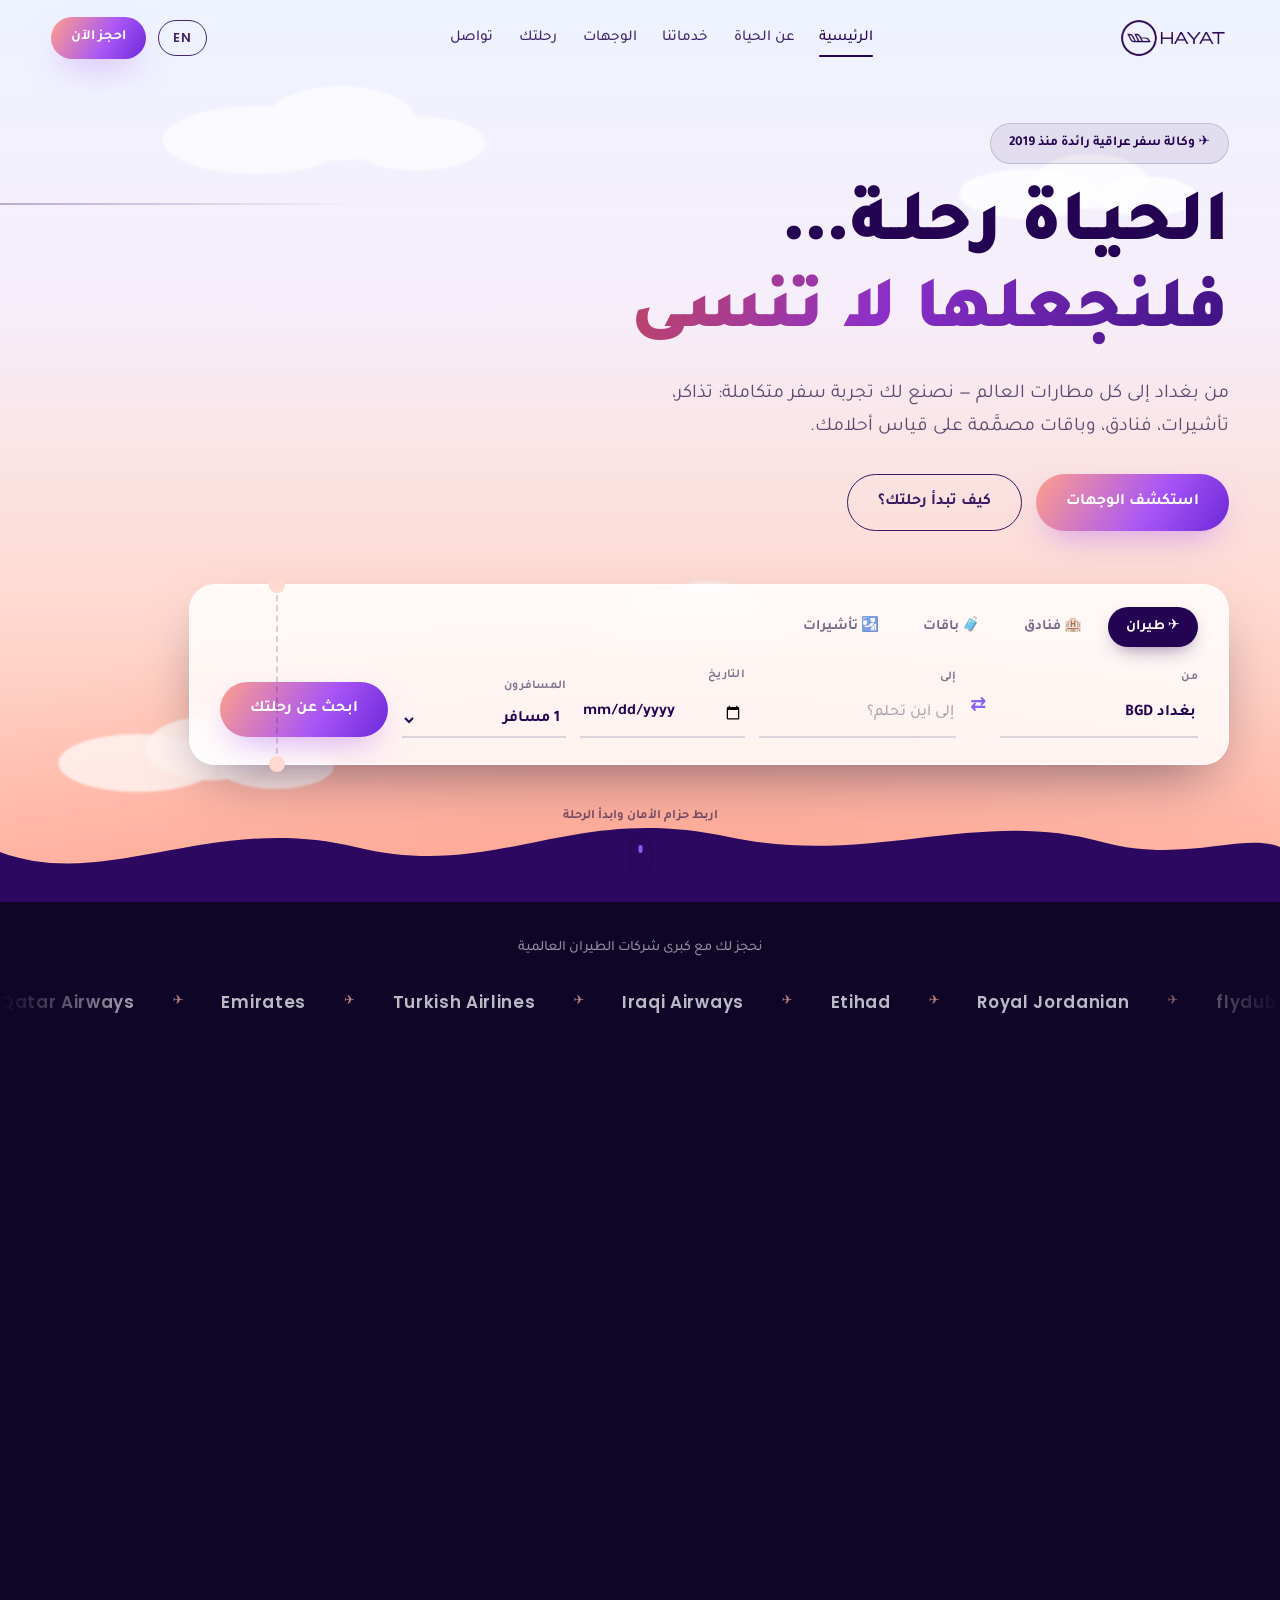
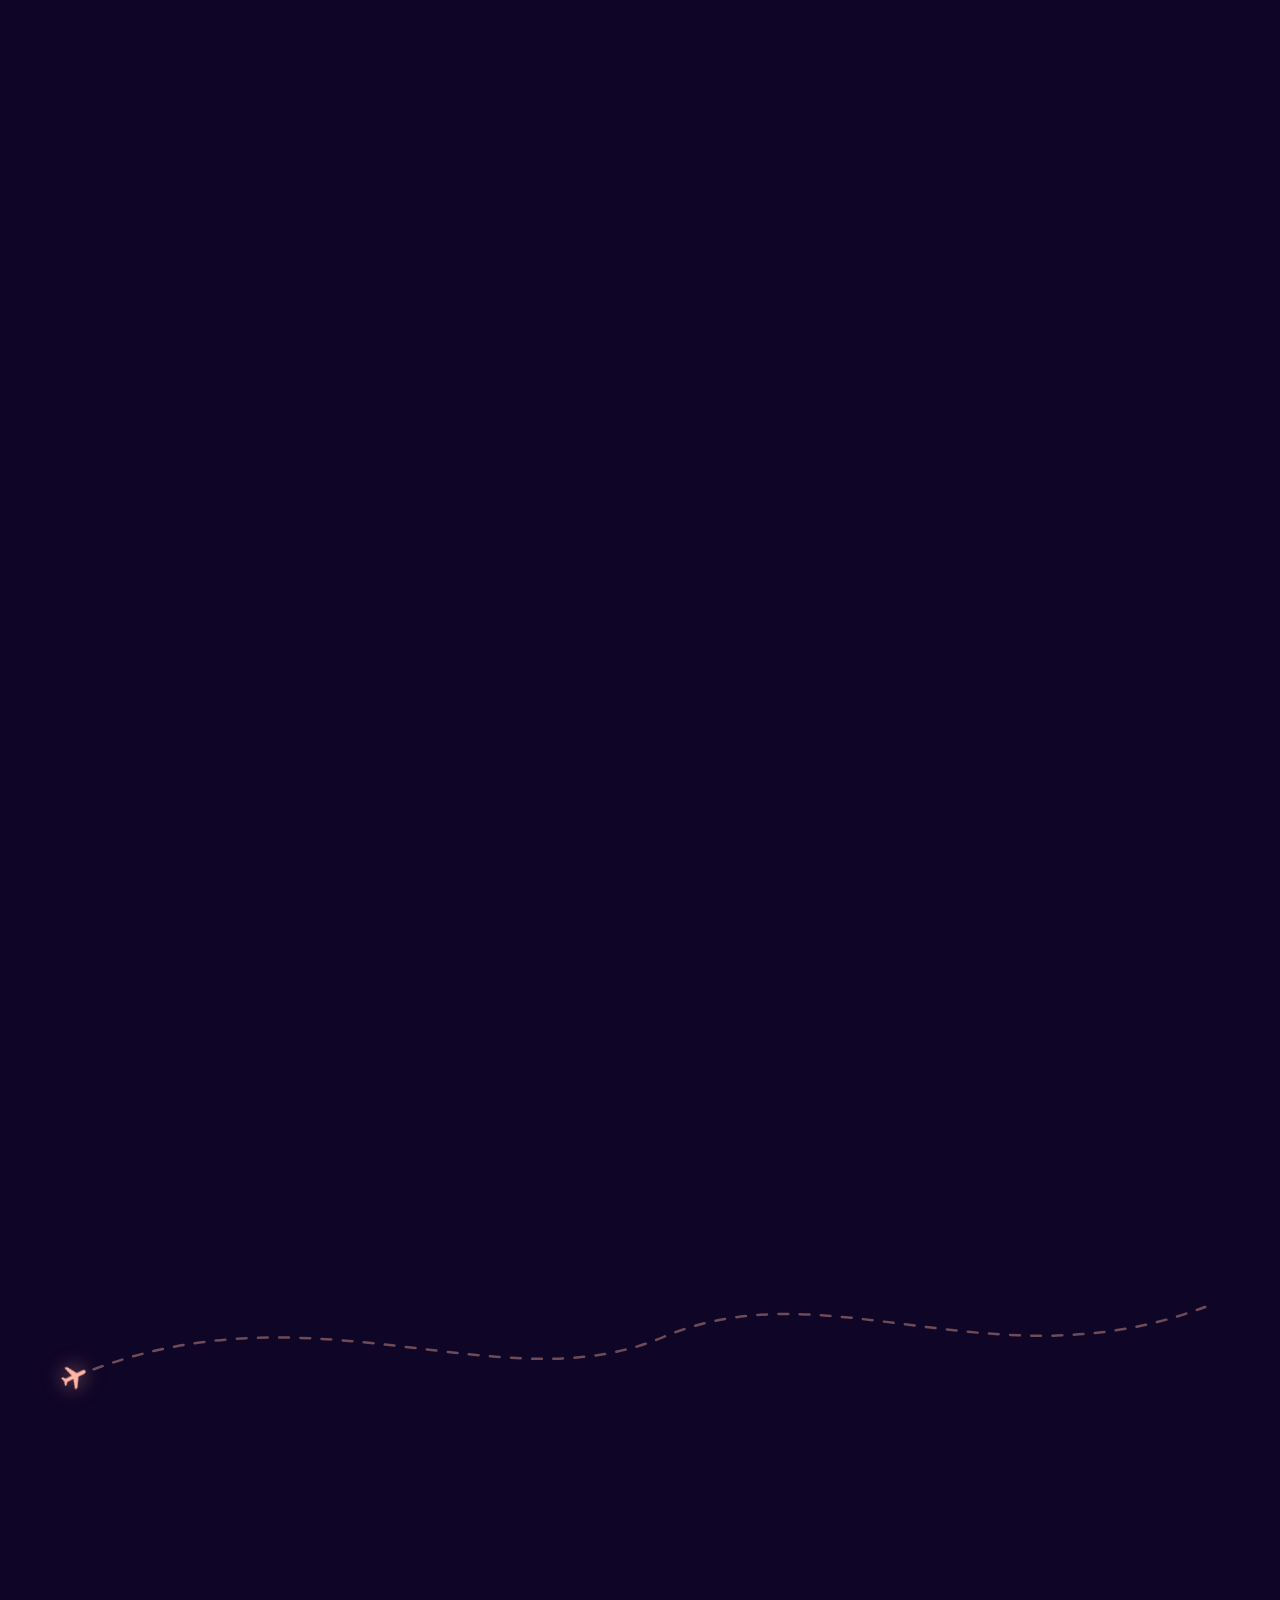
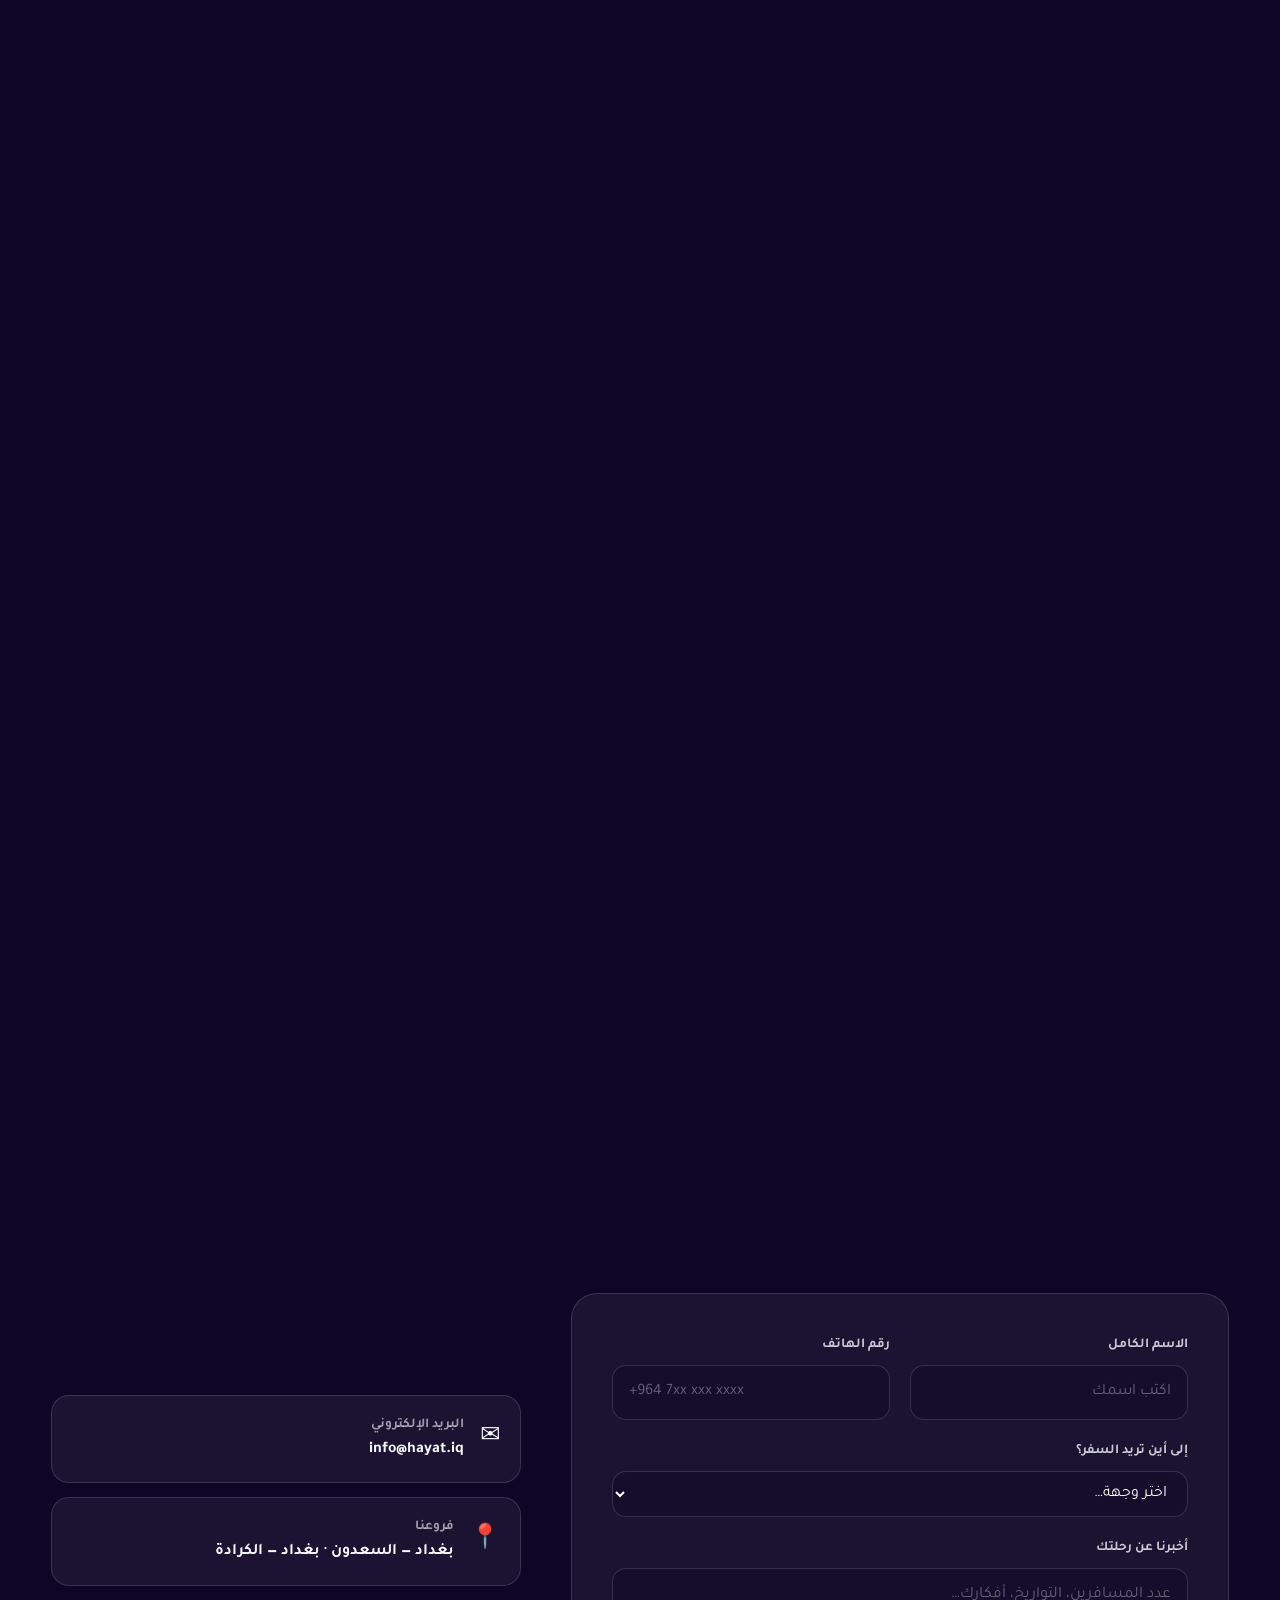
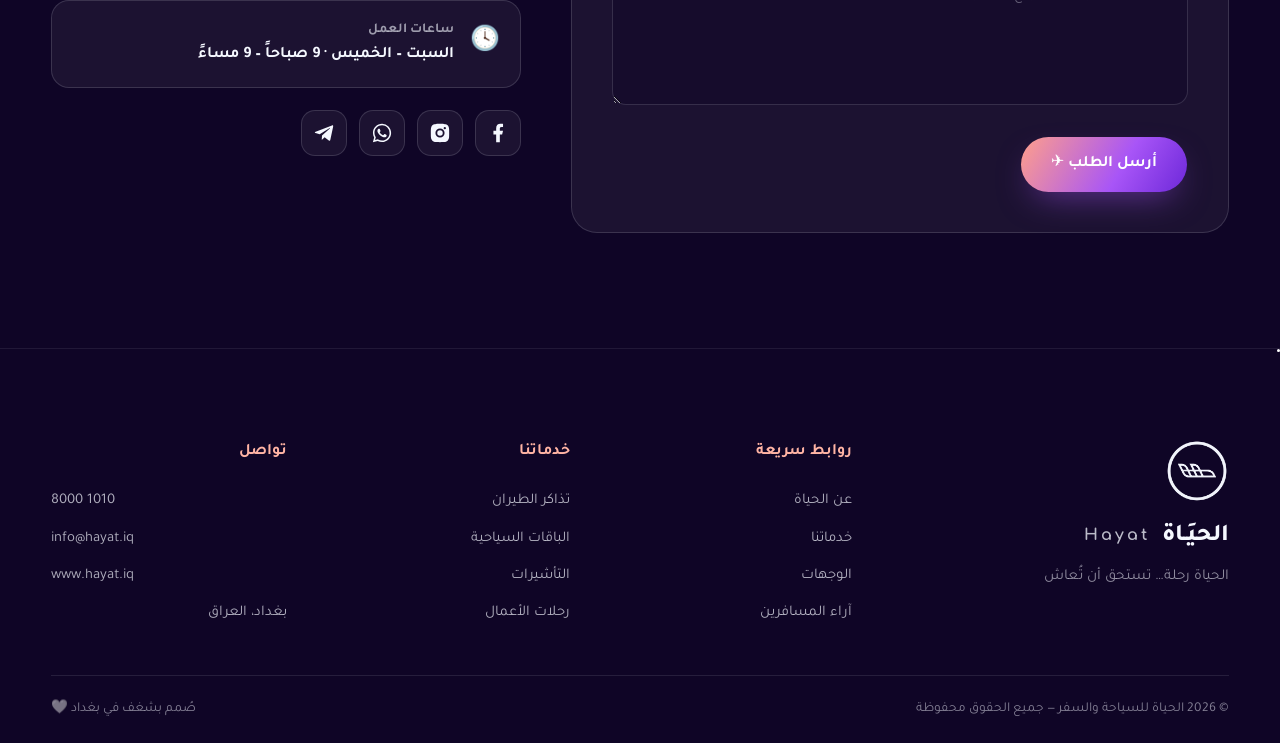
==== commit 212690a0: "Use official logo images with generated dark-mode variants Adopt the uploaded brand logos (imgs/ico-" ====
--- a/index.html
+++ b/index.html
@@ -8,7 +8,7 @@
 <meta property="og:title" content="الحيَـاة | Hayat Travel &amp; Tourism">
 <meta property="og:description" content="الحياة رحلة… تستحق أن تُعاش. وكالة سفر عراقية رائدة منذ 2019.">
 <meta property="og:type" content="website">
-<link rel="icon" type="image/svg+xml" href="data:image/svg+xml,%3Csvg xmlns='http://www.w3.org/2000/svg' viewBox='0 0 64 64'%3E%3Ccircle cx='32' cy='32' r='28' fill='none' stroke='%23250353' stroke-width='4'/%3E%3Cpath d='M18 38 L30 26 M22 40 L38 24 M30 42 L44 28' stroke='%23250353' stroke-width='4' stroke-linecap='round' fill='none'/%3E%3C/svg%3E">
+<link rel="icon" type="image/png" href="imgs/ico-logo.png">
 <link rel="preconnect" href="https://fonts.googleapis.com">
 <link rel="preconnect" href="https://fonts.gstatic.com" crossorigin>
 <link href="https://fonts.googleapis.com/css2?family=Tajawal:wght@300;400;500;700;800;900&family=Poppins:wght@300;400;500;600;700&family=Comfortaa:wght@400;600;700&display=swap" rel="stylesheet">
@@ -21,19 +21,7 @@
   <div class="preloader-panel top"></div>
   <div class="preloader-panel bottom"></div>
   <div class="preloader-core">
-    <svg class="pre-logo" viewBox="0 0 120 120" fill="none">
-      <circle class="pre-circle" cx="60" cy="60" r="52" stroke="url(#preGrad)" stroke-width="5"/>
-      <g class="pre-mark" stroke="url(#preGrad)" stroke-width="6.5" stroke-linecap="round">
-        <path d="M30 74 L54 50"/>
-        <path d="M38 79 L74 43"/>
-        <path d="M55 82 L84 53"/>
-      </g>
-      <defs>
-        <linearGradient id="preGrad" x1="0" y1="0" x2="120" y2="120">
-          <stop offset="0" stop-color="#FFB4A4"/><stop offset=".55" stop-color="#B980D9"/><stop offset="1" stop-color="#4b1d95"/>
-        </linearGradient>
-      </defs>
-    </svg>
+    <img class="pre-ico" src="imgs/ico-dark.png" alt="Hayat">
     <p class="pre-word"><span data-ar="الحيَـاة" data-en="Hayat">الحيَـاة</span></p>
     <p class="pre-tag" data-ar="جارٍ تجهيز بوابة الصعود…" data-en="Preparing your boarding gate…">جارٍ تجهيز بوابة الصعود…</p>
     <div class="pre-bar"><span></span></div>
@@ -63,18 +51,8 @@
 <header class="nav" id="navbar">
   <div class="container nav-inner">
     <a href="#hero" class="brand" aria-label="Hayat — الحياة">
-      <svg class="brand-mark" viewBox="0 0 64 64" fill="none">
-        <circle cx="32" cy="32" r="28" stroke="currentColor" stroke-width="3.5"/>
-        <g stroke="currentColor" stroke-width="4" stroke-linecap="round">
-          <path d="M16 40 L29 27"/>
-          <path d="M21 43 L41 23"/>
-          <path d="M30 45 L46 29"/>
-        </g>
-      </svg>
-      <span class="brand-text">
-        <span class="brand-ar">الحيَـاة</span>
-        <span class="brand-en">Hayat</span>
-      </span>
+      <img class="brand-logo brand-logo-onlight" src="imgs/text-light.png" alt="Hayat الحياة">
+      <img class="brand-logo brand-logo-ondark" src="imgs/text-dark.png" alt="" aria-hidden="true">
     </a>
     <nav class="nav-links" aria-label="التنقل الرئيسي">
       <a href="#hero" class="nav-link is-active" data-ar="الرئيسية" data-en="Home">الرئيسية</a>
@@ -96,6 +74,7 @@
 
 <!-- ══════════ MOBILE MENU ══════════ -->
 <div class="mobile-menu" id="mobileMenu">
+  <img class="mm-logo" src="imgs/ico-dark.png" alt="">
   <nav aria-label="قائمة الجوال">
     <a href="#hero" class="mm-link" data-ar="الرئيسية" data-en="Home">الرئيسية</a>
     <a href="#about" class="mm-link" data-ar="عن الحياة" data-en="About">عن الحياة</a>
@@ -582,7 +561,7 @@
         <div class="bpass-main">
           <div class="bpass-head">
             <strong>BOARDING PASS</strong>
-            <span class="bpass-brand">الحيَـاة <b>Hayat</b></span>
+            <img class="bpass-logo" src="imgs/text-light.png" alt="Hayat">
           </div>
           <div class="bpass-grid" dir="ltr">
             <div><label data-ar-skip>PASSENGER</label><b data-ar="أنتَ / أنتِ" data-en="YOU">أنتَ / أنتِ</b></div>
@@ -750,12 +729,7 @@
   <div class="container">
     <div class="footer-top">
       <div class="footer-brand">
-        <svg class="brand-mark big" viewBox="0 0 64 64" fill="none">
-          <circle cx="32" cy="32" r="28" stroke="currentColor" stroke-width="3.5"/>
-          <g stroke="currentColor" stroke-width="4" stroke-linecap="round">
-            <path d="M16 40 L29 27"/><path d="M21 43 L41 23"/><path d="M30 45 L46 29"/>
-          </g>
-        </svg>
+        <img class="footer-ico" src="imgs/ico-dark.png" alt="Hayat symbol">
         <p class="footer-word">الحيَـاة <b>Hayat</b></p>
         <p class="footer-tag" data-ar="الحياة رحلة… تستحق أن تُعاش" data-en="Life is a journey… worth living">الحياة رحلة… تستحق أن تُعاش</p>
       </div>
--- a/css/style.css
+++ b/css/style.css
@@ -89,13 +89,17 @@
 .preloader-panel.top{top:0}
 .preloader-panel.bottom{bottom:0;background:linear-gradient(0deg,#1A0440,#0F0526)}
 .preloader-core{position:relative;z-index:2;text-align:center;transition:opacity .4s ease,transform .4s ease}
-.pre-logo{width:104px;margin-inline:auto}
-.pre-circle{stroke-dasharray:327;stroke-dashoffset:327;animation:draw 1.15s var(--ease-out) forwards .1s}
-.pre-mark path{stroke-dasharray:80;stroke-dashoffset:80;animation:draw .6s var(--ease-out) forwards}
-.pre-mark path:nth-child(1){animation-delay:.7s}
-.pre-mark path:nth-child(2){animation-delay:.85s}
-.pre-mark path:nth-child(3){animation-delay:1s}
-@keyframes draw{to{stroke-dashoffset:0}}
+.pre-ico{
+  width:110px;height:110px;object-fit:contain;margin-inline:auto;
+  opacity:0;transform:scale(.6) rotate(-14deg);
+  animation:preIn 1s var(--ease-spring) forwards .15s,preGlow 2.6s ease-in-out infinite 1.2s;
+  filter:drop-shadow(0 0 22px rgba(185,128,217,.45));
+}
+@keyframes preIn{to{opacity:1;transform:scale(1) rotate(0)}}
+@keyframes preGlow{
+  0%,100%{filter:drop-shadow(0 0 14px rgba(185,128,217,.35))}
+  50%{filter:drop-shadow(0 0 30px rgba(255,180,164,.6))}
+}
 .pre-word{font-size:2rem;font-weight:800;margin-top:14px;background:var(--grad-brand);-webkit-background-clip:text;background-clip:text;color:transparent}
 .pre-tag{color:rgba(245,248,255,.55);font-size:.9rem;margin-top:4px}
 .pre-bar{width:180px;height:3px;border-radius:99px;background:rgba(245,248,255,.12);margin:18px auto 0;overflow:hidden}
@@ -124,11 +128,13 @@
 .nav-inner{height:var(--nav-h);display:flex;align-items:center;justify-content:space-between;gap:18px}
 .nav.scrolled{background:rgba(15,5,38,.72);backdrop-filter:blur(18px);-webkit-backdrop-filter:blur(18px);box-shadow:0 10px 40px -18px rgba(0,0,0,.6)}
 .brand{display:flex;align-items:center;gap:10px}
-.brand-mark{width:44px;height:44px;color:currentColor;transition:transform .5s var(--ease-spring)}
-.brand:hover .brand-mark{transform:rotate(-12deg) scale(1.06)}
-.brand-text{display:flex;flex-direction:column;line-height:1.05}
-.brand-ar{font-weight:800;font-size:1.15rem}
-.brand-en{font-family:var(--font-logo);font-size:.72rem;letter-spacing:.28em;text-transform:uppercase;opacity:.75}
+.brand-logo{height:44px;width:auto;transition:transform .5s var(--ease-spring)}
+.brand:hover .brand-logo{transform:scale(1.05)}
+/* the original (purple) artwork on light dawn sky — the recolored lavender one on dark skies */
+.brand-logo-onlight{display:none}
+body[data-sky="dawn"] .nav:not(.scrolled) .brand-logo-onlight{display:block}
+body[data-sky="dawn"] .nav:not(.scrolled) .brand-logo-ondark{display:none}
+@media(max-width:520px){.brand-logo{height:36px}}
 .nav-links{display:flex;gap:clamp(10px,2vw,26px)}
 .nav-link{position:relative;font-weight:500;font-size:.95rem;opacity:.85;padding-block:6px;transition:opacity .3s}
 .nav-link::after{content:"";position:absolute;bottom:0;inset-inline-start:0;width:0;height:2px;border-radius:2px;background:var(--grad-brand);transition:width .35s var(--ease-out)}
@@ -175,6 +181,11 @@
 .mm-link:active{color:var(--sunset)}
 .mm-cta{margin-top:22px;opacity:0;transform:translateY(18px);transition:.45s var(--ease-out) .5s}
 .mobile-menu.open .mm-cta{opacity:1;transform:none}
+.mm-logo{
+  width:74px;height:74px;object-fit:contain;margin-bottom:18px;
+  opacity:0;transform:scale(.7);transition:.5s var(--ease-spring) .1s;
+}
+.mobile-menu.open .mm-logo{opacity:1;transform:scale(1)}
 
 /* ═══════════ BUTTONS ═══════════ */
 .btn{
@@ -473,8 +484,7 @@
 .bpass-main{background:var(--lavender);color:var(--purple);padding:24px 26px}
 .bpass-head{display:flex;justify-content:space-between;align-items:center;gap:12px;border-bottom:2px solid rgba(37,3,83,.1);padding-bottom:14px}
 .bpass-head strong{font-family:var(--font-en);letter-spacing:.16em;font-size:1rem}
-.bpass-brand{font-weight:800;font-size:1rem}
-.bpass-brand b{font-family:var(--font-logo);font-weight:700;font-size:.85rem;letter-spacing:.1em;opacity:.8;margin-inline-start:4px}
+.bpass-logo{height:34px;width:auto}
 .bpass-grid{display:grid;grid-template-columns:repeat(4,1fr);gap:16px 18px;padding-block:18px 6px;text-align:left}
 .bpass-grid label{display:block;font-family:var(--font-en);font-size:.6rem;letter-spacing:.14em;color:rgba(37,3,83,.5);font-weight:600}
 .bpass-grid b{font-family:var(--font-en);font-weight:700;font-size:1.05rem}
@@ -625,7 +635,8 @@
 }
 @media(max-width:900px){.footer-top{grid-template-columns:1fr 1fr}}
 @media(max-width:540px){.footer-top{grid-template-columns:1fr}}
-.footer-brand .brand-mark.big{width:60px;height:60px;color:var(--sunset)}
+.footer-ico{width:64px;height:64px;object-fit:contain;transition:transform .5s var(--ease-spring)}
+.footer-ico:hover{transform:rotate(-10deg) scale(1.08)}
 .footer-word{font-size:1.5rem;font-weight:800;margin-top:14px}
 .footer-word b{font-family:var(--font-logo);font-size:1rem;letter-spacing:.18em;opacity:.75;margin-inline-start:6px}
 .footer-tag{color:rgba(245,248,255,.55);margin-top:6px;font-size:.95rem}
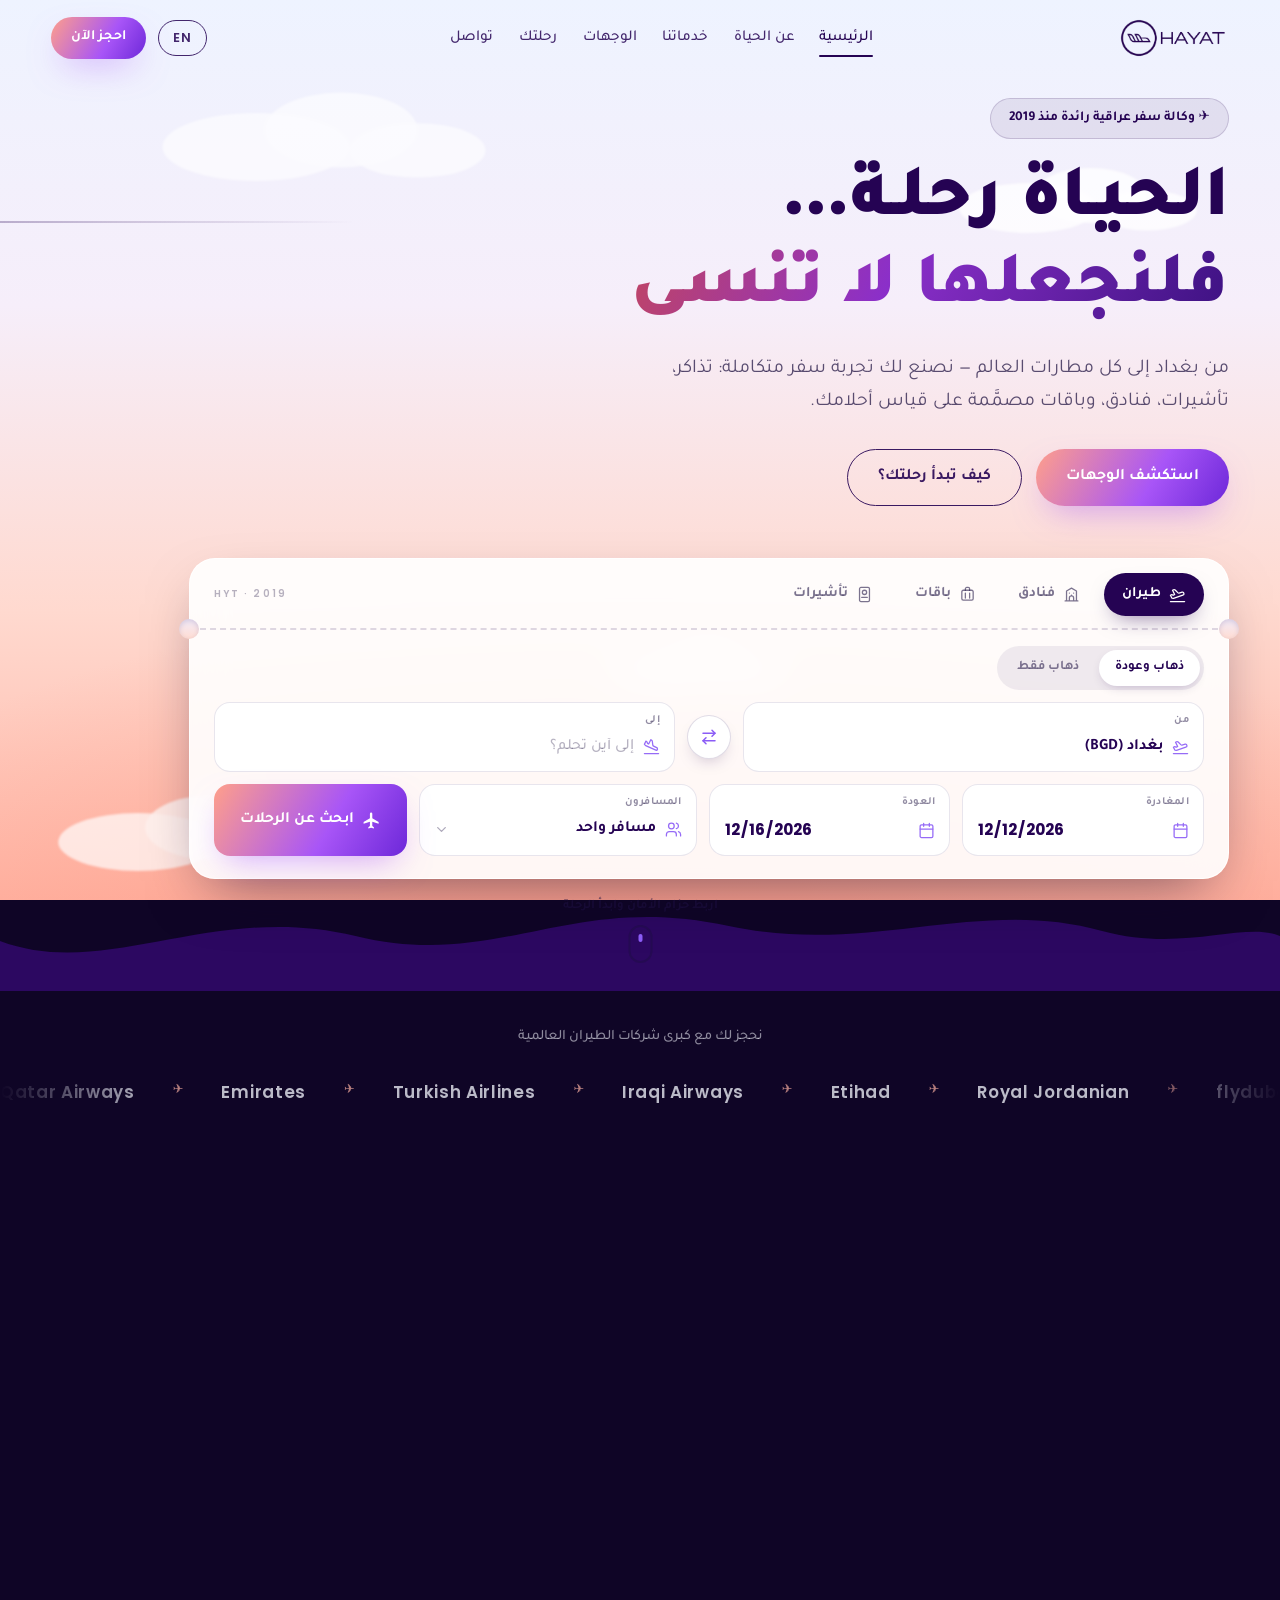
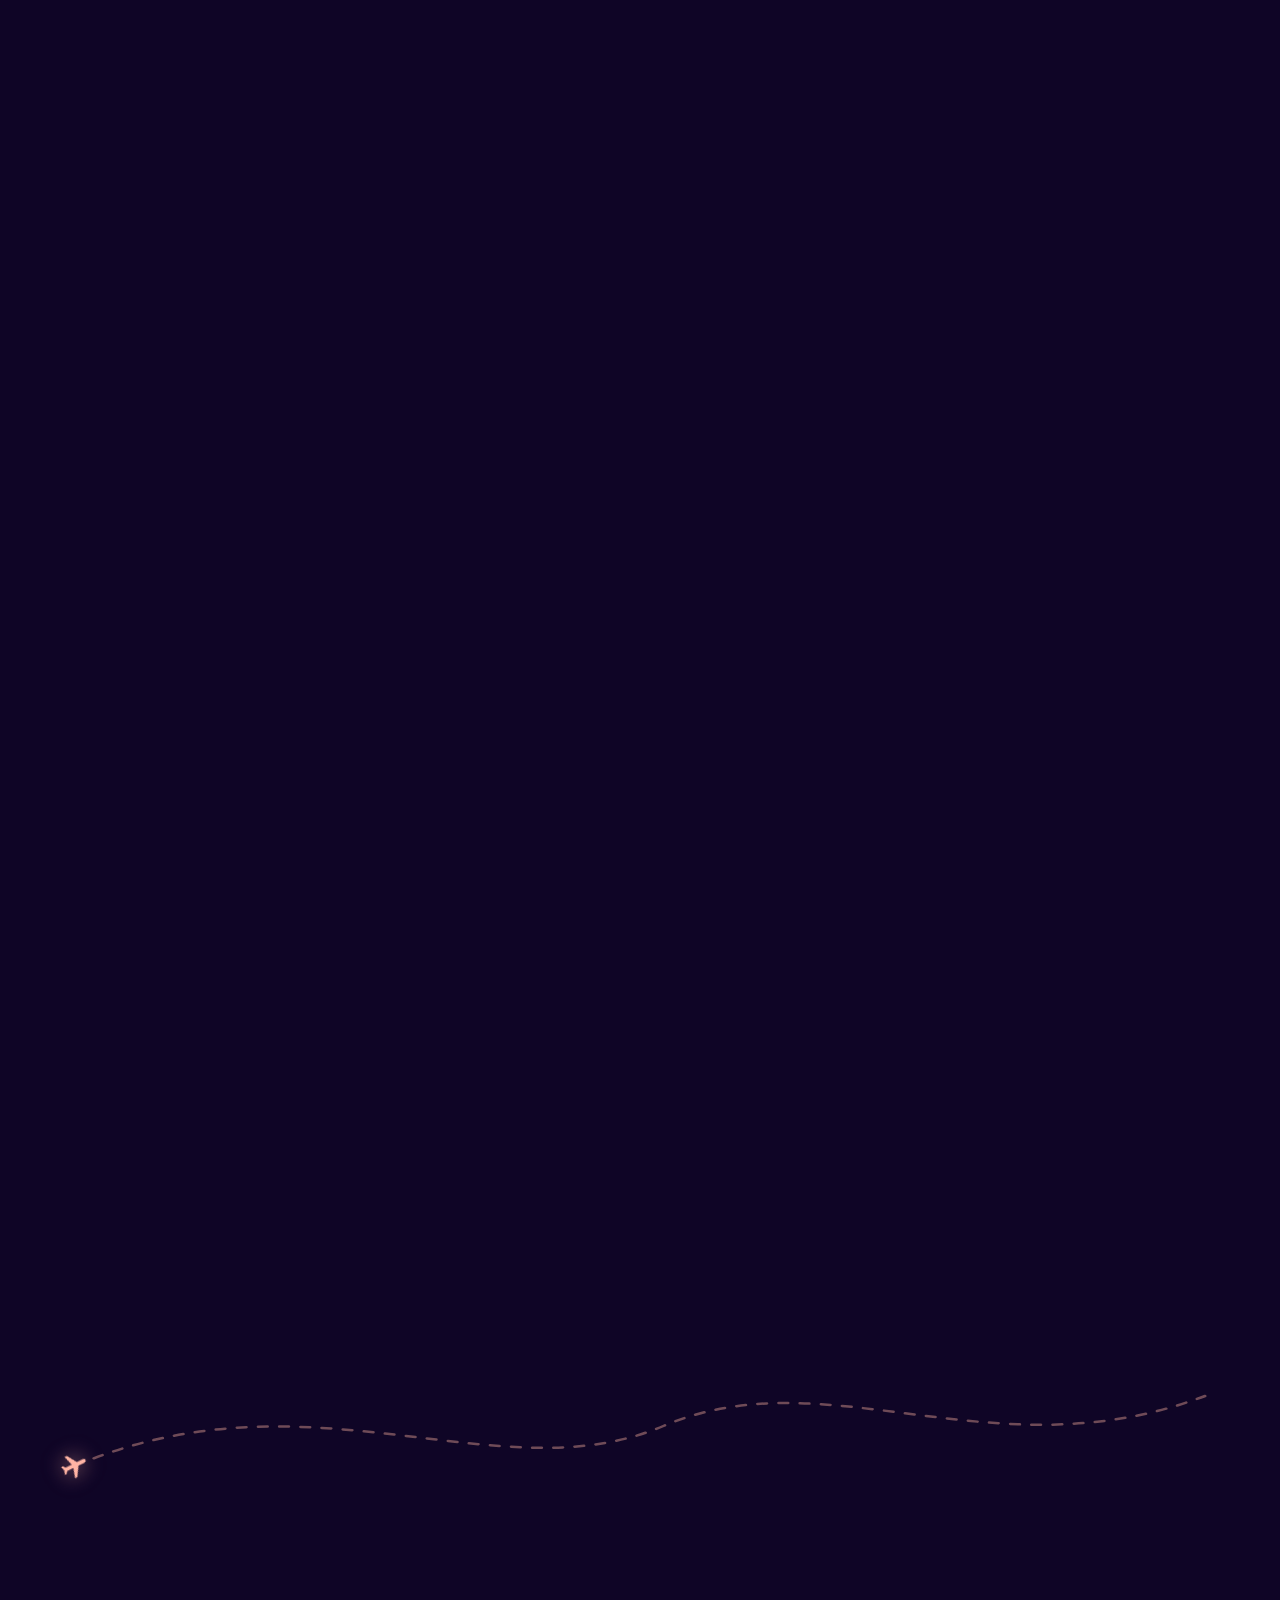
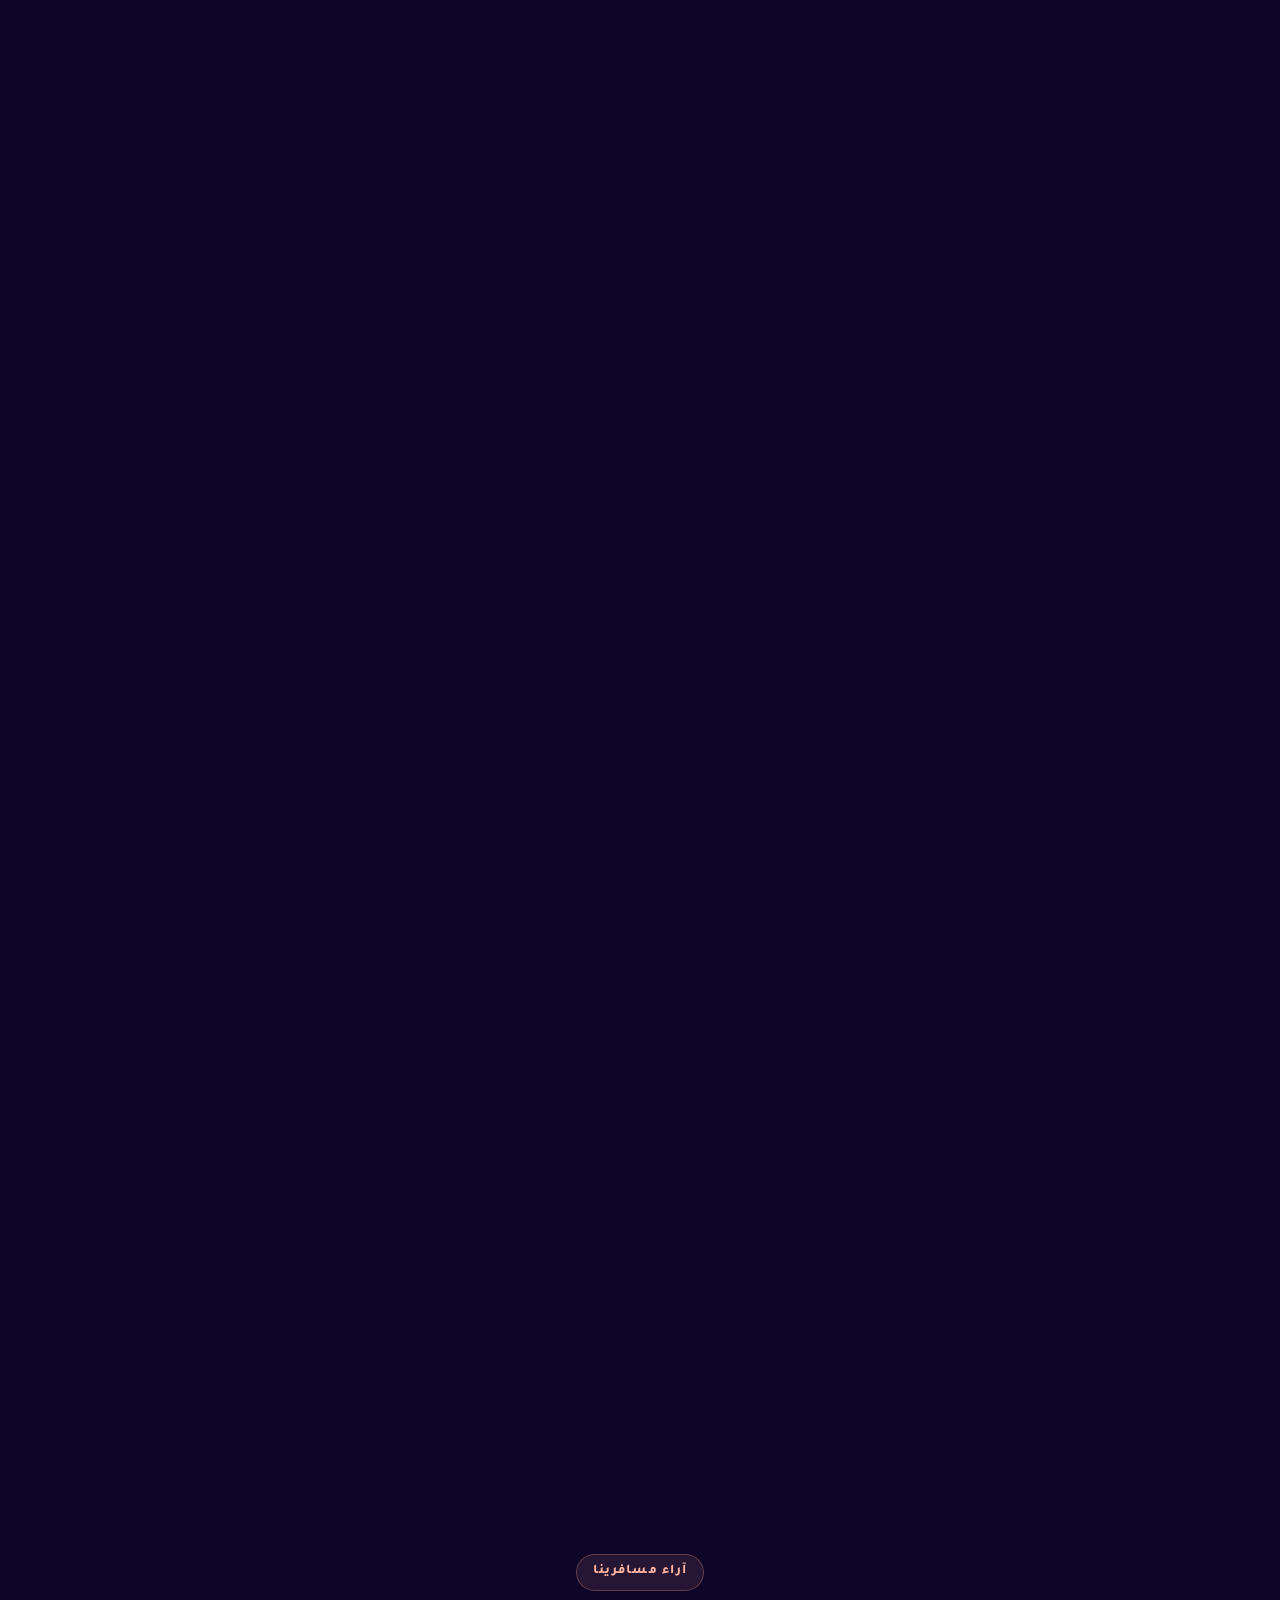
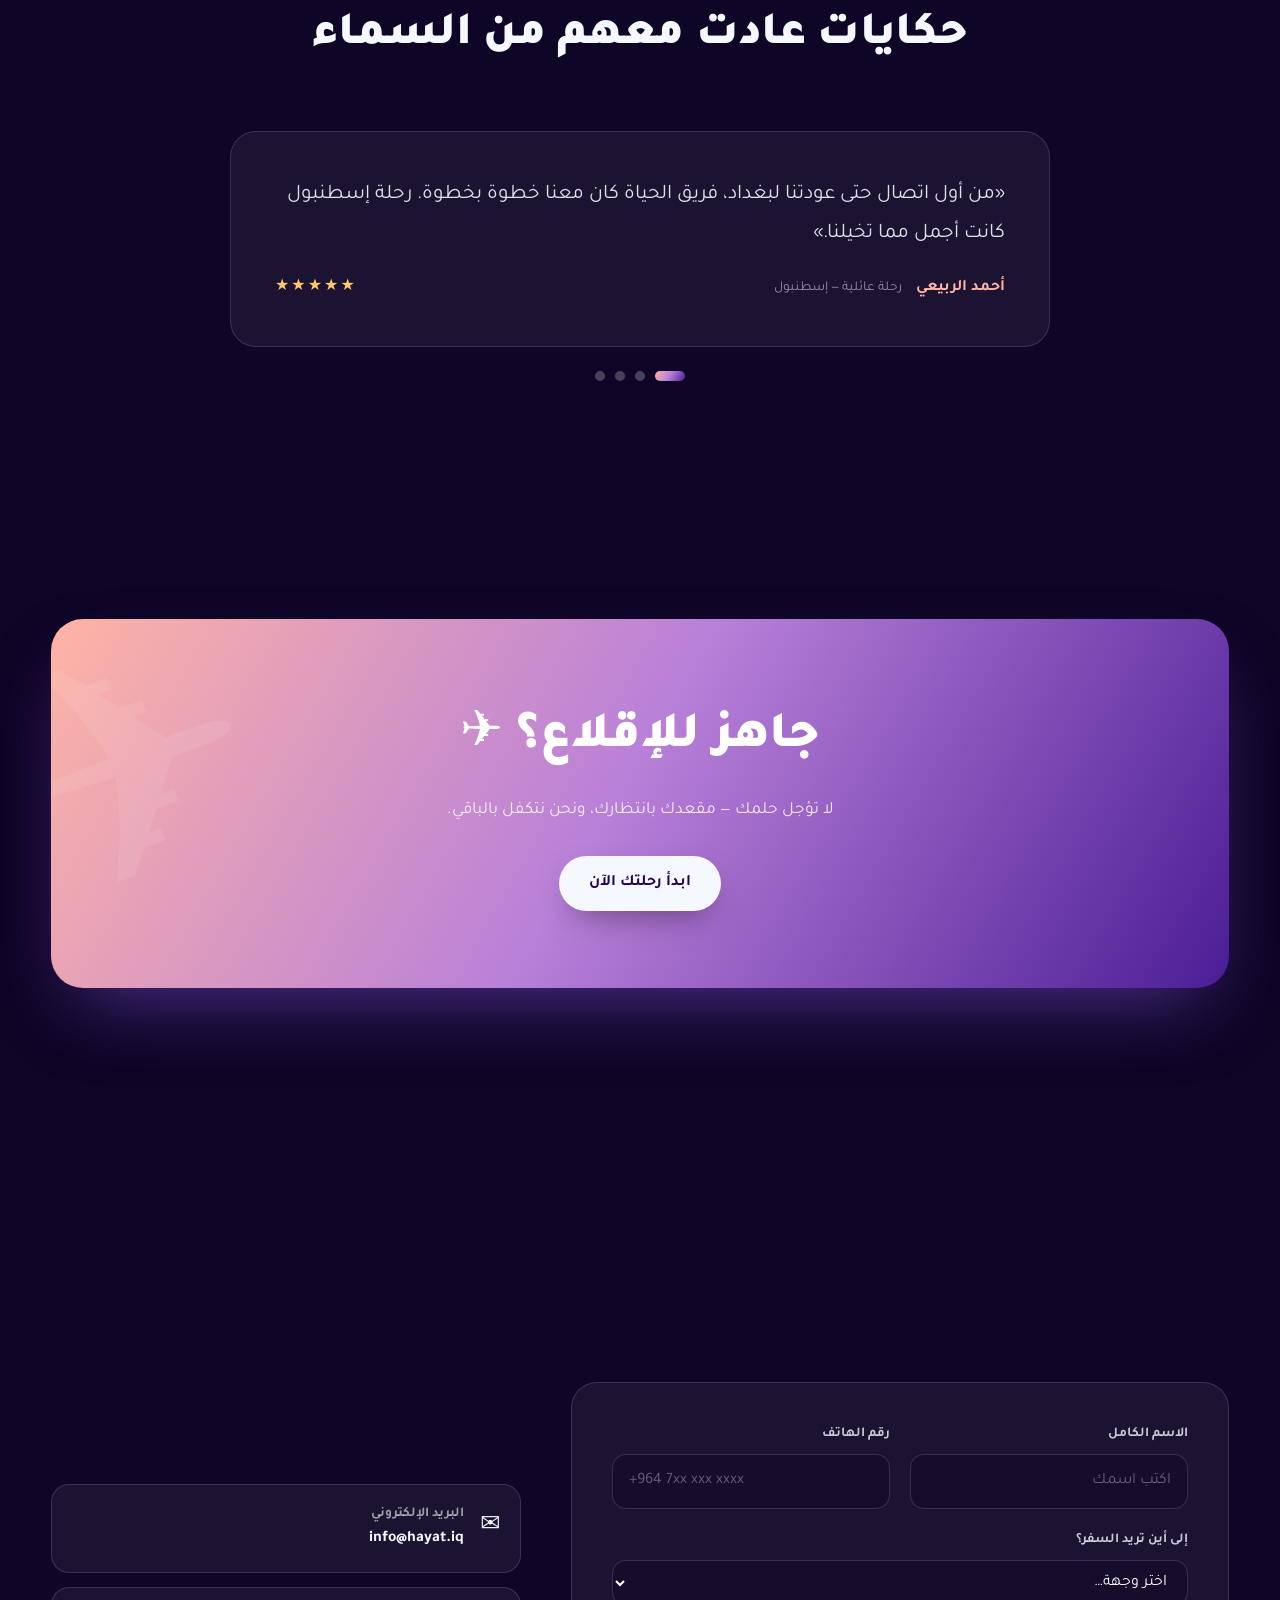
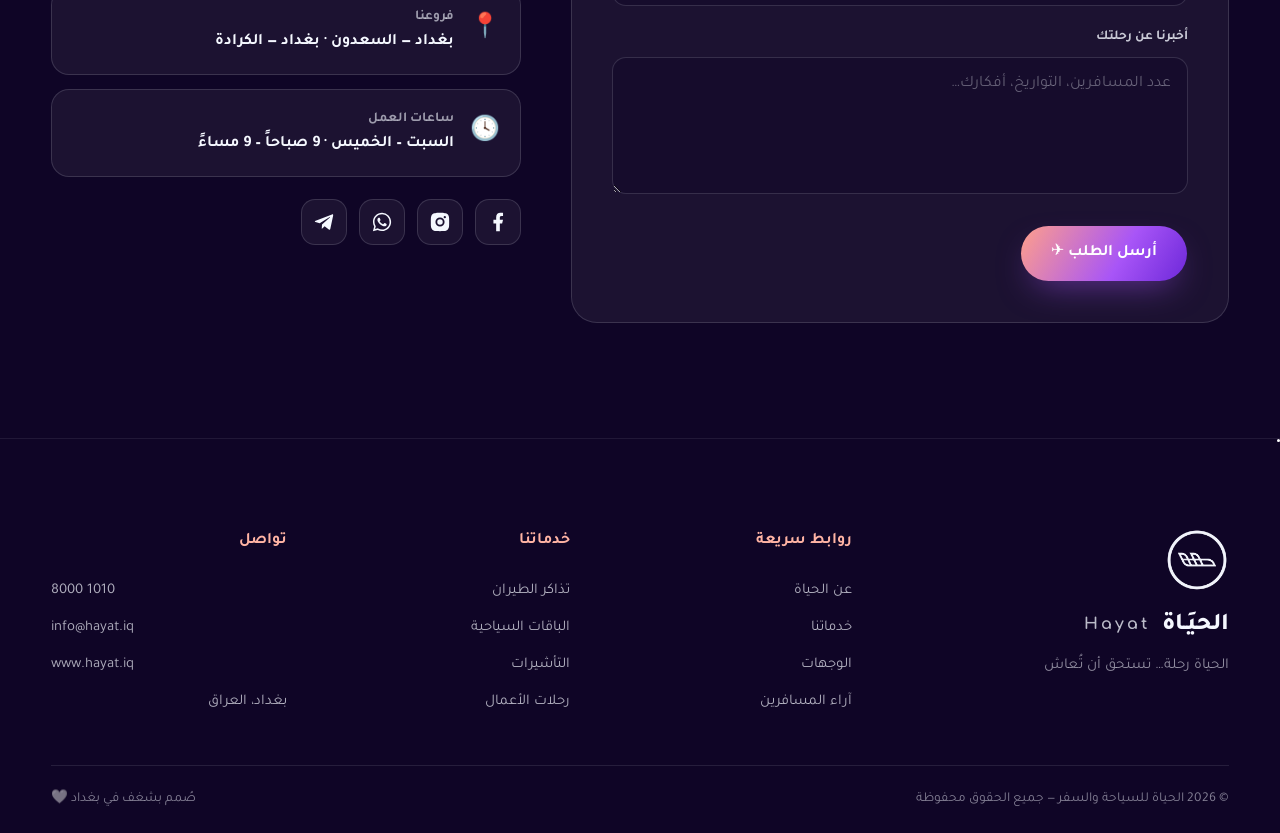
==== commit 94002a38: "Redesign hero search card: real per-tab panels, boxed fields, working interactions - Each tab (fligh" ====
--- a/index.html
+++ b/index.html
@@ -121,40 +121,307 @@
       </div>
     </div>
 
-    <!-- Search widget : بطاقة صعود -->
+    <!-- Search widget : تذكرة البحث -->
     <div class="search-card reveal d5" id="searchCard">
-      <div class="search-tabs" role="tablist">
-        <button class="stab is-active" data-ar="✈ طيران" data-en="✈ Flights">✈ طيران</button>
-        <button class="stab" data-ar="🏨 فنادق" data-en="🏨 Hotels">🏨 فنادق</button>
-        <button class="stab" data-ar="🧳 باقات" data-en="🧳 Packages">🧳 باقات</button>
-        <button class="stab" data-ar="🛂 تأشيرات" data-en="🛂 Visas">🛂 تأشيرات</button>
-      </div>
-      <form class="search-form" id="searchForm">
-        <div class="sfield">
-          <label data-ar="من" data-en="From">من</label>
-          <input type="text" value="بغداد BGD" data-ar-ph="مدينة المغادرة" data-en-ph="Departure city">
-        </div>
-        <div class="swap" aria-hidden="true">⇄</div>
-        <div class="sfield">
-          <label data-ar="إلى" data-en="To">إلى</label>
-          <input type="text" data-ar-ph="إلى أين تحلم؟" data-en-ph="Where do you dream?" placeholder="إلى أين تحلم؟">
-        </div>
-        <div class="sfield">
-          <label data-ar="التاريخ" data-en="Date">التاريخ</label>
-          <input type="date">
-        </div>
-        <div class="sfield">
-          <label data-ar="المسافرون" data-en="Travelers">المسافرون</label>
-          <select>
-            <option data-ar="1 مسافر" data-en="1 traveler">1 مسافر</option>
-            <option data-ar="2 مسافران" data-en="2 travelers">2 مسافران</option>
-            <option data-ar="عائلة (3-5)" data-en="Family (3–5)">عائلة (3-5)</option>
-            <option data-ar="مجموعة +6" data-en="Group 6+">مجموعة +6</option>
-          </select>
-        </div>
-        <button type="submit" class="btn btn-primary search-btn" data-ar="ابحث عن رحلتك" data-en="Find your trip">ابحث عن رحلتك</button>
+
+      <div class="search-tabs" role="tablist" aria-label="نوع الحجز">
+        <button type="button" class="stab is-active" role="tab" aria-selected="true" data-panel="flights">
+          <svg viewBox="0 0 24 24" fill="none" stroke="currentColor" stroke-width="1.8" stroke-linecap="round" stroke-linejoin="round" aria-hidden="true"><path d="M2 22h20"/><path d="M6.36 17.4 4 17l-2-4 1.1-.55a2 2 0 0 1 1.8 0l.17.1a2 2 0 0 0 1.8 0L8 12 5 6l1.4-.7a2 2 0 0 1 2.3.4l3.7 3.7a2 2 0 0 0 1.8.5l4.3-1.1a2.1 2.1 0 0 1 1 4.1Z"/></svg>
+          <span data-ar="طيران" data-en="Flights">طيران</span>
+        </button>
+        <button type="button" class="stab" role="tab" aria-selected="false" tabindex="-1" data-panel="hotels">
+          <svg viewBox="0 0 24 24" fill="none" stroke="currentColor" stroke-width="1.8" stroke-linecap="round" stroke-linejoin="round" aria-hidden="true"><path d="M3 21h18M5 21V7l7-4 7 4v14M9 21v-4a3 3 0 0 1 6 0v4M9 10h.01M15 10h.01M12 13h.01"/></svg>
+          <span data-ar="فنادق" data-en="Hotels">فنادق</span>
+        </button>
+        <button type="button" class="stab" role="tab" aria-selected="false" tabindex="-1" data-panel="packages">
+          <svg viewBox="0 0 24 24" fill="none" stroke="currentColor" stroke-width="1.8" stroke-linecap="round" stroke-linejoin="round" aria-hidden="true"><path d="M6 20h12a2 2 0 0 0 2-2V8a2 2 0 0 0-2-2H6a2 2 0 0 0-2 2v10a2 2 0 0 0 2 2Z"/><path d="M9 6V4a2 2 0 0 1 2-2h2a2 2 0 0 1 2 2v2"/><path d="M9 10v7M15 10v7"/></svg>
+          <span data-ar="باقات" data-en="Packages">باقات</span>
+        </button>
+        <button type="button" class="stab" role="tab" aria-selected="false" tabindex="-1" data-panel="visas">
+          <svg viewBox="0 0 24 24" fill="none" stroke="currentColor" stroke-width="1.8" stroke-linecap="round" stroke-linejoin="round" aria-hidden="true"><rect x="5" y="2" width="14" height="20" rx="2"/><circle cx="12" cy="9" r="3"/><path d="M8 16h8"/></svg>
+          <span data-ar="تأشيرات" data-en="Visas">تأشيرات</span>
+        </button>
+        <span class="tabs-code" aria-hidden="true">HYT · 2019</span>
+      </div>
+
+      <div class="ticket-tear" aria-hidden="true"></div>
+
+      <form class="search-form" id="searchForm" novalidate>
+
+        <!-- ✈ FLIGHTS -->
+        <div class="spanel is-active" id="panel-flights" role="tabpanel">
+          <div class="trip-toggle" role="radiogroup" aria-label="نوع الرحلة">
+            <label class="trip-opt"><input type="radio" name="trip" value="round" checked><span data-ar="ذهاب وعودة" data-en="Round trip">ذهاب وعودة</span></label>
+            <label class="trip-opt"><input type="radio" name="trip" value="oneway"><span data-ar="ذهاب فقط" data-en="One way">ذهاب فقط</span></label>
+          </div>
+          <div class="srow srow-route">
+            <div class="sfield">
+              <label for="ffFrom" data-ar="من" data-en="From">من</label>
+              <div class="sctrl">
+                <svg viewBox="0 0 24 24" fill="none" stroke="currentColor" stroke-width="1.8" stroke-linecap="round" stroke-linejoin="round" aria-hidden="true"><path d="M2 22h20"/><path d="M6.36 17.4 4 17l-2-4 1.1-.55a2 2 0 0 1 1.8 0l.17.1a2 2 0 0 0 1.8 0L8 12 5 6l1.4-.7a2 2 0 0 1 2.3.4l3.7 3.7a2 2 0 0 0 1.8.5l4.3-1.1a2.1 2.1 0 0 1 1 4.1Z"/></svg>
+                <input id="ffFrom" type="text" list="cityList" value="بغداد (BGD)" autocomplete="off" data-ar-ph="مدينة المغادرة" data-en-ph="Departure city" placeholder="مدينة المغادرة">
+              </div>
+            </div>
+            <button type="button" class="swap-btn" id="swapBtn" aria-label="تبديل بين المدينتين">
+              <svg viewBox="0 0 24 24" fill="none" stroke="currentColor" stroke-width="2" stroke-linecap="round" stroke-linejoin="round" aria-hidden="true"><path d="m16 3 4 4-4 4"/><path d="M20 7H4"/><path d="m8 21-4-4 4-4"/><path d="M4 17h16"/></svg>
+            </button>
+            <div class="sfield">
+              <label for="ffTo" data-ar="إلى" data-en="To">إلى</label>
+              <div class="sctrl">
+                <svg viewBox="0 0 24 24" fill="none" stroke="currentColor" stroke-width="1.8" stroke-linecap="round" stroke-linejoin="round" aria-hidden="true"><path d="M2 22h20"/><path d="M3.77 10.77 2 9l2-4.5 1.1.55c.55.28.9.84.9 1.45s.35 1.17.9 1.45L8 8.5l3-6 1.05.53a2 2 0 0 1 1.09 1.52l.72 5.4a2 2 0 0 0 1.09 1.52l4.4 2.2a2.1 2.1 0 0 1-.4 3.87Z"/></svg>
+                <input id="ffTo" type="text" list="cityList" data-req autocomplete="off" data-ar-ph="إلى أين تحلم؟" data-en-ph="Where do you dream?" placeholder="إلى أين تحلم؟">
+              </div>
+            </div>
+          </div>
+          <div class="srow srow-main">
+            <div class="sfield">
+              <label for="ffDepart" data-ar="المغادرة" data-en="Departure">المغادرة</label>
+              <div class="sctrl">
+                <svg viewBox="0 0 24 24" fill="none" stroke="currentColor" stroke-width="1.8" stroke-linecap="round" stroke-linejoin="round" aria-hidden="true"><rect x="3" y="4" width="18" height="18" rx="2"/><path d="M16 2v4M8 2v4M3 10h18"/></svg>
+                <input id="ffDepart" type="date" dir="ltr">
+              </div>
+            </div>
+            <div class="sfield" id="ffReturnField">
+              <label for="ffReturn" data-ar="العودة" data-en="Return">العودة</label>
+              <div class="sctrl">
+                <svg viewBox="0 0 24 24" fill="none" stroke="currentColor" stroke-width="1.8" stroke-linecap="round" stroke-linejoin="round" aria-hidden="true"><rect x="3" y="4" width="18" height="18" rx="2"/><path d="M16 2v4M8 2v4M3 10h18"/></svg>
+                <input id="ffReturn" type="date" dir="ltr">
+              </div>
+            </div>
+            <div class="sfield">
+              <label for="ffPax" data-ar="المسافرون" data-en="Travelers">المسافرون</label>
+              <div class="sctrl">
+                <svg viewBox="0 0 24 24" fill="none" stroke="currentColor" stroke-width="1.8" stroke-linecap="round" stroke-linejoin="round" aria-hidden="true"><path d="M16 21v-2a4 4 0 0 0-4-4H6a4 4 0 0 0-4 4v2"/><circle cx="9" cy="7" r="4"/><path d="M22 21v-2a4 4 0 0 0-3-3.87M16 3.13a4 4 0 0 1 0 7.75"/></svg>
+                <select id="ffPax">
+                  <option value="1" data-ar="مسافر واحد" data-en="1 traveler">مسافر واحد</option>
+                  <option value="2" data-ar="مسافران" data-en="2 travelers">مسافران</option>
+                  <option value="family" data-ar="عائلة (3–5)" data-en="Family (3–5)">عائلة (3–5)</option>
+                  <option value="group" data-ar="مجموعة +6" data-en="Group 6+">مجموعة +6</option>
+                </select>
+                <svg class="chev" viewBox="0 0 24 24" fill="none" stroke="currentColor" stroke-width="2" stroke-linecap="round" stroke-linejoin="round" aria-hidden="true"><path d="m6 9 6 6 6-6"/></svg>
+              </div>
+            </div>
+            <button type="submit" class="btn btn-primary search-btn">
+              <svg class="btn-plane" viewBox="0 0 24 24" aria-hidden="true"><path fill="currentColor" d="M21 16v-2l-8-5V3.5A1.5 1.5 0 0 0 11.5 2A1.5 1.5 0 0 0 10 3.5V9l-8 5v2l8-2.5V19l-2 1.5V22l3.5-1l3.5 1v-1.5L13 19v-5.5z"/></svg>
+              <span class="spinner" aria-hidden="true"></span>
+              <span data-ar="ابحث عن الرحلات" data-en="Search flights">ابحث عن الرحلات</span>
+            </button>
+          </div>
+        </div>
+
+        <!-- 🏨 HOTELS -->
+        <div class="spanel" id="panel-hotels" role="tabpanel">
+          <div class="srow srow-1">
+            <div class="sfield">
+              <label for="fhCity" data-ar="الوجهة" data-en="Destination">الوجهة</label>
+              <div class="sctrl">
+                <svg viewBox="0 0 24 24" fill="none" stroke="currentColor" stroke-width="1.8" stroke-linecap="round" stroke-linejoin="round" aria-hidden="true"><path d="M20 10c0 6-8 12-8 12s-8-6-8-12a8 8 0 0 1 16 0Z"/><circle cx="12" cy="10" r="3"/></svg>
+                <input id="fhCity" type="text" list="cityList" data-req autocomplete="off" data-ar-ph="اسم المدينة أو الفندق" data-en-ph="City or hotel name" placeholder="اسم المدينة أو الفندق">
+              </div>
+            </div>
+          </div>
+          <div class="srow srow-main">
+            <div class="sfield">
+              <label for="fhIn" data-ar="تسجيل الوصول" data-en="Check-in">تسجيل الوصول</label>
+              <div class="sctrl">
+                <svg viewBox="0 0 24 24" fill="none" stroke="currentColor" stroke-width="1.8" stroke-linecap="round" stroke-linejoin="round" aria-hidden="true"><rect x="3" y="4" width="18" height="18" rx="2"/><path d="M16 2v4M8 2v4M3 10h18"/></svg>
+                <input id="fhIn" type="date" dir="ltr">
+              </div>
+            </div>
+            <div class="sfield">
+              <label for="fhOut" data-ar="المغادرة" data-en="Check-out">المغادرة</label>
+              <div class="sctrl">
+                <svg viewBox="0 0 24 24" fill="none" stroke="currentColor" stroke-width="1.8" stroke-linecap="round" stroke-linejoin="round" aria-hidden="true"><rect x="3" y="4" width="18" height="18" rx="2"/><path d="M16 2v4M8 2v4M3 10h18"/></svg>
+                <input id="fhOut" type="date" dir="ltr">
+              </div>
+            </div>
+            <div class="sfield">
+              <label for="fhRooms" data-ar="الغرف والضيوف" data-en="Rooms &amp; guests">الغرف والضيوف</label>
+              <div class="sctrl">
+                <svg viewBox="0 0 24 24" fill="none" stroke="currentColor" stroke-width="1.8" stroke-linecap="round" stroke-linejoin="round" aria-hidden="true"><path d="M2 20v-8a2 2 0 0 1 2-2h16a2 2 0 0 1 2 2v8"/><path d="M2 17h20"/><path d="M6 10V8m12 2V8"/></svg>
+                <select id="fhRooms">
+                  <option value="1-2" data-ar="غرفة · بالغان" data-en="1 room · 2 adults">غرفة · بالغان</option>
+                  <option value="1-fam" data-ar="غرفة عائلية" data-en="Family room">غرفة عائلية</option>
+                  <option value="2" data-ar="غرفتان" data-en="2 rooms">غرفتان</option>
+                  <option value="suite" data-ar="جناح فاخر" data-en="Luxury suite">جناح فاخر</option>
+                </select>
+                <svg class="chev" viewBox="0 0 24 24" fill="none" stroke="currentColor" stroke-width="2" stroke-linecap="round" stroke-linejoin="round" aria-hidden="true"><path d="m6 9 6 6 6-6"/></svg>
+              </div>
+            </div>
+            <button type="submit" class="btn btn-primary search-btn">
+              <svg class="btn-plane" viewBox="0 0 24 24" aria-hidden="true"><path fill="currentColor" d="M21 16v-2l-8-5V3.5A1.5 1.5 0 0 0 11.5 2A1.5 1.5 0 0 0 10 3.5V9l-8 5v2l8-2.5V19l-2 1.5V22l3.5-1l3.5 1v-1.5L13 19v-5.5z"/></svg>
+              <span class="spinner" aria-hidden="true"></span>
+              <span data-ar="ابحث عن الفنادق" data-en="Search hotels">ابحث عن الفنادق</span>
+            </button>
+          </div>
+        </div>
+
+        <!-- 🧳 PACKAGES -->
+        <div class="spanel" id="panel-packages" role="tabpanel">
+          <div class="srow srow-2">
+            <div class="sfield">
+              <label for="fpDest" data-ar="الوجهة" data-en="Destination">الوجهة</label>
+              <div class="sctrl">
+                <svg viewBox="0 0 24 24" fill="none" stroke="currentColor" stroke-width="1.8" stroke-linecap="round" stroke-linejoin="round" aria-hidden="true"><circle cx="12" cy="12" r="9"/><path d="M3.6 9h16.8M3.6 15h16.8"/><path d="M12 3c2.5 2.4 4 5.5 4 9s-1.5 6.6-4 9c-2.5-2.4-4-5.5-4-9s1.5-6.6 4-9Z"/></svg>
+                <select id="fpDest" data-req>
+                  <option value="" data-ar="اختر وجهتك" data-en="Pick a destination">اختر وجهتك</option>
+                  <option value="istanbul" data-ar="إسطنبول — تركيا" data-en="Istanbul — Türkiye">إسطنبول — تركيا</option>
+                  <option value="dubai" data-ar="دبي — الإمارات" data-en="Dubai — UAE">دبي — الإمارات</option>
+                  <option value="cairo" data-ar="القاهرة — مصر" data-en="Cairo — Egypt">القاهرة — مصر</option>
+                  <option value="santorini" data-ar="سانتوريني — اليونان" data-en="Santorini — Greece">سانتوريني — اليونان</option>
+                  <option value="tokyo" data-ar="طوكيو — اليابان" data-en="Tokyo — Japan">طوكيو — اليابان</option>
+                  <option value="muscat" data-ar="مسقط — عُمان" data-en="Muscat — Oman">مسقط — عُمان</option>
+                  <option value="other" data-ar="وجهة أخرى — اقترحوا عليّ" data-en="Somewhere else — surprise me">وجهة أخرى — اقترحوا عليّ</option>
+                </select>
+                <svg class="chev" viewBox="0 0 24 24" fill="none" stroke="currentColor" stroke-width="2" stroke-linecap="round" stroke-linejoin="round" aria-hidden="true"><path d="m6 9 6 6 6-6"/></svg>
+              </div>
+            </div>
+            <div class="sfield">
+              <label for="fpType" data-ar="نوع الباقة" data-en="Package type">نوع الباقة</label>
+              <div class="sctrl">
+                <svg viewBox="0 0 24 24" fill="none" stroke="currentColor" stroke-width="1.8" stroke-linecap="round" stroke-linejoin="round" aria-hidden="true"><path d="m12 2 2.9 6 6.6.9-4.8 4.6 1.2 6.5L12 17l-5.9 3 1.2-6.5L2.5 8.9 9.1 8Z"/></svg>
+                <select id="fpType">
+                  <option value="family" data-ar="عائلية" data-en="Family">عائلية</option>
+                  <option value="honeymoon" data-ar="شهر عسل" data-en="Honeymoon">شهر عسل</option>
+                  <option value="adventure" data-ar="مغامرة" data-en="Adventure">مغامرة</option>
+                  <option value="luxury" data-ar="فاخرة" data-en="Luxury">فاخرة</option>
+                  <option value="budget" data-ar="اقتصادية" data-en="Budget-friendly">اقتصادية</option>
+                </select>
+                <svg class="chev" viewBox="0 0 24 24" fill="none" stroke="currentColor" stroke-width="2" stroke-linecap="round" stroke-linejoin="round" aria-hidden="true"><path d="m6 9 6 6 6-6"/></svg>
+              </div>
+            </div>
+          </div>
+          <div class="srow srow-main">
+            <div class="sfield">
+              <label for="fpWhen" data-ar="متى تسافر؟" data-en="When?">متى تسافر؟</label>
+              <div class="sctrl">
+                <svg viewBox="0 0 24 24" fill="none" stroke="currentColor" stroke-width="1.8" stroke-linecap="round" stroke-linejoin="round" aria-hidden="true"><rect x="3" y="4" width="18" height="18" rx="2"/><path d="M16 2v4M8 2v4M3 10h18"/></svg>
+                <select id="fpWhen">
+                  <option value="next" data-ar="الشهر القادم" data-en="Next month">الشهر القادم</option>
+                  <option value="3m" data-ar="خلال ٣ أشهر" data-en="Within 3 months">خلال ٣ أشهر</option>
+                  <option value="summer" data-ar="عطلة الصيف" data-en="Summer break">عطلة الصيف</option>
+                  <option value="winter" data-ar="عطلة الشتاء" data-en="Winter break">عطلة الشتاء</option>
+                  <option value="flex" data-ar="مرن — لم أحدد" data-en="Flexible">مرن — لم أحدد</option>
+                </select>
+                <svg class="chev" viewBox="0 0 24 24" fill="none" stroke="currentColor" stroke-width="2" stroke-linecap="round" stroke-linejoin="round" aria-hidden="true"><path d="m6 9 6 6 6-6"/></svg>
+              </div>
+            </div>
+            <div class="sfield">
+              <label for="fpDays" data-ar="المدة" data-en="Duration">المدة</label>
+              <div class="sctrl">
+                <svg viewBox="0 0 24 24" fill="none" stroke="currentColor" stroke-width="1.8" stroke-linecap="round" stroke-linejoin="round" aria-hidden="true"><circle cx="12" cy="12" r="9"/><path d="M12 7v5l3 2"/></svg>
+                <select id="fpDays">
+                  <option value="3-5" data-ar="٣–٥ أيام" data-en="3–5 days">٣–٥ أيام</option>
+                  <option value="7" data-ar="أسبوع" data-en="One week">أسبوع</option>
+                  <option value="10" data-ar="١٠ أيام" data-en="10 days">١٠ أيام</option>
+                  <option value="14+" data-ar="أسبوعان أو أكثر" data-en="2+ weeks">أسبوعان أو أكثر</option>
+                </select>
+                <svg class="chev" viewBox="0 0 24 24" fill="none" stroke="currentColor" stroke-width="2" stroke-linecap="round" stroke-linejoin="round" aria-hidden="true"><path d="m6 9 6 6 6-6"/></svg>
+              </div>
+            </div>
+            <div class="sfield">
+              <label for="fpPax" data-ar="المسافرون" data-en="Travelers">المسافرون</label>
+              <div class="sctrl">
+                <svg viewBox="0 0 24 24" fill="none" stroke="currentColor" stroke-width="1.8" stroke-linecap="round" stroke-linejoin="round" aria-hidden="true"><path d="M16 21v-2a4 4 0 0 0-4-4H6a4 4 0 0 0-4 4v2"/><circle cx="9" cy="7" r="4"/><path d="M22 21v-2a4 4 0 0 0-3-3.87M16 3.13a4 4 0 0 1 0 7.75"/></svg>
+                <select id="fpPax">
+                  <option value="2" data-ar="شخصان" data-en="2 travelers">شخصان</option>
+                  <option value="family" data-ar="عائلة (3–5)" data-en="Family (3–5)">عائلة (3–5)</option>
+                  <option value="group" data-ar="مجموعة +6" data-en="Group 6+">مجموعة +6</option>
+                  <option value="1" data-ar="مسافر واحد" data-en="Solo traveler">مسافر واحد</option>
+                </select>
+                <svg class="chev" viewBox="0 0 24 24" fill="none" stroke="currentColor" stroke-width="2" stroke-linecap="round" stroke-linejoin="round" aria-hidden="true"><path d="m6 9 6 6 6-6"/></svg>
+              </div>
+            </div>
+            <button type="submit" class="btn btn-primary search-btn">
+              <svg class="btn-plane" viewBox="0 0 24 24" aria-hidden="true"><path fill="currentColor" d="M21 16v-2l-8-5V3.5A1.5 1.5 0 0 0 11.5 2A1.5 1.5 0 0 0 10 3.5V9l-8 5v2l8-2.5V19l-2 1.5V22l3.5-1l3.5 1v-1.5L13 19v-5.5z"/></svg>
+              <span class="spinner" aria-hidden="true"></span>
+              <span data-ar="استكشف الباقات" data-en="Explore packages">استكشف الباقات</span>
+            </button>
+          </div>
+        </div>
+
+        <!-- 🛂 VISAS -->
+        <div class="spanel" id="panel-visas" role="tabpanel">
+          <div class="srow srow-2">
+            <div class="sfield">
+              <label for="fvCountry" data-ar="الدولة" data-en="Country">الدولة</label>
+              <div class="sctrl">
+                <svg viewBox="0 0 24 24" fill="none" stroke="currentColor" stroke-width="1.8" stroke-linecap="round" stroke-linejoin="round" aria-hidden="true"><circle cx="12" cy="12" r="9"/><path d="M3.6 9h16.8M3.6 15h16.8"/><path d="M12 3c2.5 2.4 4 5.5 4 9s-1.5 6.6-4 9c-2.5-2.4-4-5.5-4-9s1.5-6.6 4-9Z"/></svg>
+                <select id="fvCountry" data-req>
+                  <option value="" data-ar="اختر الدولة" data-en="Pick a country">اختر الدولة</option>
+                  <option value="tr" data-ar="تركيا" data-en="Türkiye">تركيا</option>
+                  <option value="ae" data-ar="الإمارات" data-en="UAE">الإمارات</option>
+                  <option value="eg" data-ar="مصر" data-en="Egypt">مصر</option>
+                  <option value="schengen" data-ar="شنغن — أوروبا" data-en="Schengen — Europe">شنغن — أوروبا</option>
+                  <option value="uk" data-ar="بريطانيا" data-en="United Kingdom">بريطانيا</option>
+                  <option value="us" data-ar="أمريكا" data-en="United States">أمريكا</option>
+                  <option value="jp" data-ar="اليابان" data-en="Japan">اليابان</option>
+                  <option value="other" data-ar="دولة أخرى" data-en="Another country">دولة أخرى</option>
+                </select>
+                <svg class="chev" viewBox="0 0 24 24" fill="none" stroke="currentColor" stroke-width="2" stroke-linecap="round" stroke-linejoin="round" aria-hidden="true"><path d="m6 9 6 6 6-6"/></svg>
+              </div>
+            </div>
+            <div class="sfield">
+              <label for="fvType" data-ar="نوع التأشيرة" data-en="Visa type">نوع التأشيرة</label>
+              <div class="sctrl">
+                <svg viewBox="0 0 24 24" fill="none" stroke="currentColor" stroke-width="1.8" stroke-linecap="round" stroke-linejoin="round" aria-hidden="true"><path d="M12 3l8 4v5c0 5-3.4 8.4-8 9c-4.6-.6-8-4-8-9V7l8-4Z"/><path d="m9 12 2 2 4-4"/></svg>
+                <select id="fvType">
+                  <option value="tourist" data-ar="سياحية" data-en="Tourist">سياحية</option>
+                  <option value="business" data-ar="عمل" data-en="Business">عمل</option>
+                  <option value="family" data-ar="زيارة عائلية" data-en="Family visit">زيارة عائلية</option>
+                  <option value="student" data-ar="دراسية" data-en="Student">دراسية</option>
+                </select>
+                <svg class="chev" viewBox="0 0 24 24" fill="none" stroke="currentColor" stroke-width="2" stroke-linecap="round" stroke-linejoin="round" aria-hidden="true"><path d="m6 9 6 6 6-6"/></svg>
+              </div>
+            </div>
+          </div>
+          <div class="srow srow-2btn">
+            <div class="sfield">
+              <label for="fvDate" data-ar="تاريخ السفر المتوقع" data-en="Expected travel date">تاريخ السفر المتوقع</label>
+              <div class="sctrl">
+                <svg viewBox="0 0 24 24" fill="none" stroke="currentColor" stroke-width="1.8" stroke-linecap="round" stroke-linejoin="round" aria-hidden="true"><rect x="3" y="4" width="18" height="18" rx="2"/><path d="M16 2v4M8 2v4M3 10h18"/></svg>
+                <input id="fvDate" type="date" dir="ltr">
+              </div>
+            </div>
+            <div class="sfield">
+              <label for="fvPax" data-ar="عدد المتقدمين" data-en="Applicants">عدد المتقدمين</label>
+              <div class="sctrl">
+                <svg viewBox="0 0 24 24" fill="none" stroke="currentColor" stroke-width="1.8" stroke-linecap="round" stroke-linejoin="round" aria-hidden="true"><path d="M16 21v-2a4 4 0 0 0-4-4H6a4 4 0 0 0-4 4v2"/><circle cx="9" cy="7" r="4"/><path d="M22 21v-2a4 4 0 0 0-3-3.87M16 3.13a4 4 0 0 1 0 7.75"/></svg>
+                <select id="fvPax">
+                  <option value="1" data-ar="شخص واحد" data-en="1 applicant">شخص واحد</option>
+                  <option value="2" data-ar="شخصان" data-en="2 applicants">شخصان</option>
+                  <option value="3-5" data-ar="٣–٥ أشخاص" data-en="3–5 applicants">٣–٥ أشخاص</option>
+                  <option value="6+" data-ar="٦ أو أكثر" data-en="6 or more">٦ أو أكثر</option>
+                </select>
+                <svg class="chev" viewBox="0 0 24 24" fill="none" stroke="currentColor" stroke-width="2" stroke-linecap="round" stroke-linejoin="round" aria-hidden="true"><path d="m6 9 6 6 6-6"/></svg>
+              </div>
+            </div>
+            <button type="submit" class="btn btn-primary search-btn">
+              <svg class="btn-plane" viewBox="0 0 24 24" aria-hidden="true"><path fill="currentColor" d="M21 16v-2l-8-5V3.5A1.5 1.5 0 0 0 11.5 2A1.5 1.5 0 0 0 10 3.5V9l-8 5v2l8-2.5V19l-2 1.5V22l3.5-1l3.5 1v-1.5L13 19v-5.5z"/></svg>
+              <span class="spinner" aria-hidden="true"></span>
+              <span data-ar="ابدأ الطلب" data-en="Start application">ابدأ الطلب</span>
+            </button>
+          </div>
+        </div>
+
       </form>
-      <div class="search-perforation" aria-hidden="true"></div>
+
+      <datalist id="cityList">
+        <option value="بغداد (BGD)"></option>
+        <option value="أربيل (EBL)"></option>
+        <option value="البصرة (BSR)"></option>
+        <option value="النجف (NJF)"></option>
+        <option value="دبي (DXB)"></option>
+        <option value="إسطنبول (IST)"></option>
+        <option value="أنطاليا (AYT)"></option>
+        <option value="القاهرة (CAI)"></option>
+        <option value="عمّان (AMM)"></option>
+        <option value="الدوحة (DOH)"></option>
+        <option value="بيروت (BEY)"></option>
+        <option value="مسقط (MCT)"></option>
+        <option value="طوكيو (NRT)"></option>
+        <option value="سانتوريني (JTR)"></option>
+      </datalist>
     </div>
   </div>
 
--- a/css/style.css
+++ b/css/style.css
@@ -251,42 +251,136 @@
   100%{transform:translateX(-140vw) translateY(-90px)}
 }
 
-/* ═══════════ SEARCH CARD — boarding-pass style ═══════════ */
+/* ═══════════ SEARCH CARD — flight-ticket widget ═══════════ */
 .search-card{
-  position:relative;margin-top:52px;background:rgba(255,255,255,.82);
-  backdrop-filter:blur(16px);-webkit-backdrop-filter:blur(16px);
-  border:1px solid rgba(255,255,255,.9);border-radius:26px;
-  box-shadow:var(--shadow-lg);padding:22px clamp(16px,3vw,30px) 26px;max-width:1040px;
-}
-.search-perforation{
-  position:absolute;top:0;bottom:0;inset-inline-end:86px;width:0;
-  border-inline-start:2px dashed rgba(37,3,83,.18);
-}
-.search-perforation::before,.search-perforation::after{
-  content:"";position:absolute;inset-inline-start:-9px;width:16px;height:16px;border-radius:50%;
-  background:var(--sunset-soft);
-}
-.search-perforation::before{top:-8px}.search-perforation::after{bottom:-8px}
-@media(max-width:900px){.search-perforation{display:none}}
-.search-tabs{display:flex;flex-wrap:wrap;gap:8px;margin-bottom:18px}
+  position:relative;margin-top:52px;max-width:1040px;
+  background:rgba(255,255,255,.9);
+  backdrop-filter:blur(18px);-webkit-backdrop-filter:blur(18px);
+  border:1px solid rgba(255,255,255,.95);border-radius:26px;
+  box-shadow:var(--shadow-lg);
+}
+
+/* tab strip = the ticket stub */
+.search-tabs{display:flex;flex-wrap:wrap;align-items:center;gap:6px;padding:14px clamp(14px,2.6vw,24px) 12px}
 .stab{
-  font-weight:700;font-size:.9rem;color:rgba(28,15,63,.6);
-  padding:8px 18px;border-radius:99px;transition:.3s;
-}
+  display:inline-flex;align-items:center;gap:8px;
+  font-weight:700;font-size:.9rem;color:rgba(28,15,63,.58);
+  padding:9px 18px;border-radius:99px;
+  transition:color .25s,background .25s,box-shadow .25s,transform .25s;
+}
+.stab svg{width:17px;height:17px;flex:none}
 .stab:hover{color:var(--purple);background:rgba(37,3,83,.06)}
-.stab.is-active{background:var(--purple);color:#fff;box-shadow:0 8px 20px -8px rgba(37,3,83,.55)}
-.search-form{display:grid;grid-template-columns:1.2fr auto 1.2fr 1fr 1fr auto;gap:14px;align-items:end}
-.sfield label{display:block;font-size:.75rem;font-weight:700;color:rgba(28,15,63,.55);margin-bottom:5px;letter-spacing:.02em}
-.sfield input,.sfield select{
-  width:100%;border:0;border-bottom:2px solid rgba(37,3,83,.14);background:transparent;
-  padding:8px 2px;font-weight:700;color:var(--purple);outline:none;transition:border-color .3s;
-}
-.sfield input:focus,.sfield select:focus{border-color:var(--violet)}
-.sfield input::placeholder{color:rgba(28,15,63,.35);font-weight:500}
-.swap{align-self:center;margin-top:14px;font-size:1.2rem;color:var(--violet);font-weight:900;user-select:none}
-.search-btn{white-space:nowrap}
-@media(max-width:1020px){.search-form{grid-template-columns:1fr 1fr}.swap{display:none}.search-btn{grid-column:1/-1}}
-@media(max-width:520px){.search-form{grid-template-columns:1fr}}
+.stab:active{transform:scale(.96)}
+.stab:focus-visible{outline:2px solid var(--violet);outline-offset:2px}
+.stab.is-active{background:var(--purple);color:#fff;box-shadow:0 10px 22px -10px rgba(37,3,83,.55)}
+.tabs-code{
+  margin-inline-start:auto;font-family:var(--font-en);font-size:.6rem;font-weight:600;
+  letter-spacing:.22em;color:rgba(28,15,63,.32);user-select:none;
+}
+@media(max-width:640px){.tabs-code{display:none}}
+
+/* perforation line — the ticket "tear" with punched holes */
+.ticket-tear{position:relative;border-top:2px dashed rgba(37,3,83,.15)}
+.ticket-tear::before,.ticket-tear::after{
+  content:"";position:absolute;top:-11px;width:20px;height:20px;border-radius:50%;
+  background:linear-gradient(180deg,#F2ECFA,#FFDCD2);
+  box-shadow:inset 0 2px 5px rgba(37,3,83,.14);
+}
+.ticket-tear::before{inset-inline-start:-11px}
+.ticket-tear::after{inset-inline-end:-11px}
+
+/* panels */
+.search-form{padding:16px clamp(14px,2.6vw,24px) 22px}
+.spanel{display:none;flex-direction:column;gap:12px}
+.spanel.is-active{display:flex;animation:panelIn .45s var(--ease-out)}
+@keyframes panelIn{from{opacity:0;transform:translateY(10px)}to{opacity:1;transform:none}}
+
+.srow{display:grid;gap:12px}
+.srow-route{grid-template-columns:1fr auto 1fr}
+.srow-main{grid-template-columns:1fr 1fr 1.15fr auto}
+.srow-2{grid-template-columns:1fr 1fr}
+.srow-2btn{grid-template-columns:1fr 1fr auto}
+
+/* boxed fields */
+.sfield{
+  background:#fff;border:1.5px solid rgba(37,3,83,.1);border-radius:16px;
+  padding:9px 14px 10px;min-width:0;
+  transition:border-color .25s,box-shadow .25s;
+}
+.sfield:hover{border-color:rgba(37,3,83,.24)}
+.sfield:focus-within{border-color:var(--violet);box-shadow:0 0 0 4px rgba(139,92,246,.14)}
+.sfield>label{
+  display:block;font-size:.68rem;font-weight:700;letter-spacing:.02em;
+  color:rgba(28,15,63,.48);margin-bottom:2px;cursor:pointer;
+}
+.sctrl{position:relative;display:flex;align-items:center;gap:9px}
+.sctrl>svg{width:17px;height:17px;flex:none;color:var(--violet);opacity:.9}
+.sctrl input,.sctrl select{
+  width:100%;min-width:0;border:0;background:transparent;outline:none;
+  font-weight:700;font-size:.98rem;color:var(--purple);padding:1px 0;
+}
+.sctrl input::placeholder{color:rgba(28,15,63,.32);font-weight:500}
+.sctrl select{appearance:none;-webkit-appearance:none;cursor:pointer}
+.sctrl .chev{width:15px;height:15px;flex:none;color:rgba(28,15,63,.4);pointer-events:none}
+.sctrl input[type="date"]{font-family:var(--font-en);color-scheme:light;cursor:pointer}
+/* hide the native icon & stretch it over the field: one icon, the whole box opens the picker */
+.sctrl input[type="date"]::-webkit-calendar-picker-indicator{
+  position:absolute;inset:0;width:100%;height:100%;opacity:0;cursor:pointer;
+}
+
+/* invalid field shake */
+.sfield.err{border-color:#E5484D;box-shadow:0 0 0 4px rgba(229,72,77,.12);animation:shake .45s}
+@keyframes shake{
+  0%,100%{transform:translateX(0)}
+  20%,60%{transform:translateX(-6px)}
+  40%,80%{transform:translateX(6px)}
+}
+/* one-way: return date dimmed */
+.sfield.is-off{opacity:.45;pointer-events:none;filter:grayscale(.4)}
+
+/* round-trip / one-way pill toggle */
+.trip-toggle{display:inline-flex;gap:4px;align-self:flex-start;background:rgba(37,3,83,.07);border-radius:99px;padding:4px}
+.trip-opt{position:relative}
+.trip-opt input{position:absolute;opacity:0;pointer-events:none}
+.trip-opt span{
+  display:block;font-size:.82rem;font-weight:700;color:rgba(28,15,63,.55);
+  padding:7px 16px;border-radius:99px;cursor:pointer;transition:.25s;
+}
+.trip-opt input:checked+span{background:#fff;color:var(--purple);box-shadow:0 4px 12px -5px rgba(37,3,83,.3)}
+.trip-opt input:focus-visible+span{outline:2px solid var(--violet);outline-offset:2px}
+
+/* swap cities */
+.swap-btn{
+  align-self:center;width:44px;height:44px;border-radius:50%;
+  background:#fff;border:1.5px solid rgba(37,3,83,.14);color:var(--violet);
+  display:grid;place-items:center;box-shadow:0 8px 18px -10px rgba(37,3,83,.4);
+  transition:transform .55s var(--ease-spring),border-color .25s,box-shadow .25s,scale .2s;
+}
+.swap-btn svg{width:18px;height:18px}
+.swap-btn:hover{border-color:var(--violet);box-shadow:0 10px 22px -10px rgba(139,92,246,.5)}
+.swap-btn:active{scale:.92}
+
+/* submit */
+.search-btn{white-space:nowrap;border-radius:16px;padding:14px 26px;font-size:.98rem}
+.search-btn .btn-plane{width:19px;height:19px}
+.search-btn .spinner{
+  display:none;width:18px;height:18px;border-radius:50%;
+  border:2.5px solid rgba(255,255,255,.35);border-top-color:#fff;
+  animation:spin .7s linear infinite;
+}
+@keyframes spin{to{transform:rotate(1turn)}}
+.search-btn.is-loading{pointer-events:none;opacity:.9}
+.search-btn.is-loading .spinner{display:inline-block}
+.search-btn.is-loading .btn-plane{display:none}
+
+@media(max-width:980px){
+  .srow-main,.srow-2btn{grid-template-columns:1fr 1fr}
+  .srow .search-btn{grid-column:1/-1}
+}
+@media(max-width:560px){
+  .srow-route,.srow-2,.srow-2btn,.srow-main{grid-template-columns:1fr}
+  .swap-btn{margin-block:-2px;rotate:90deg;justify-self:center}
+}
 
 /* scroll hint */
 .scroll-hint{
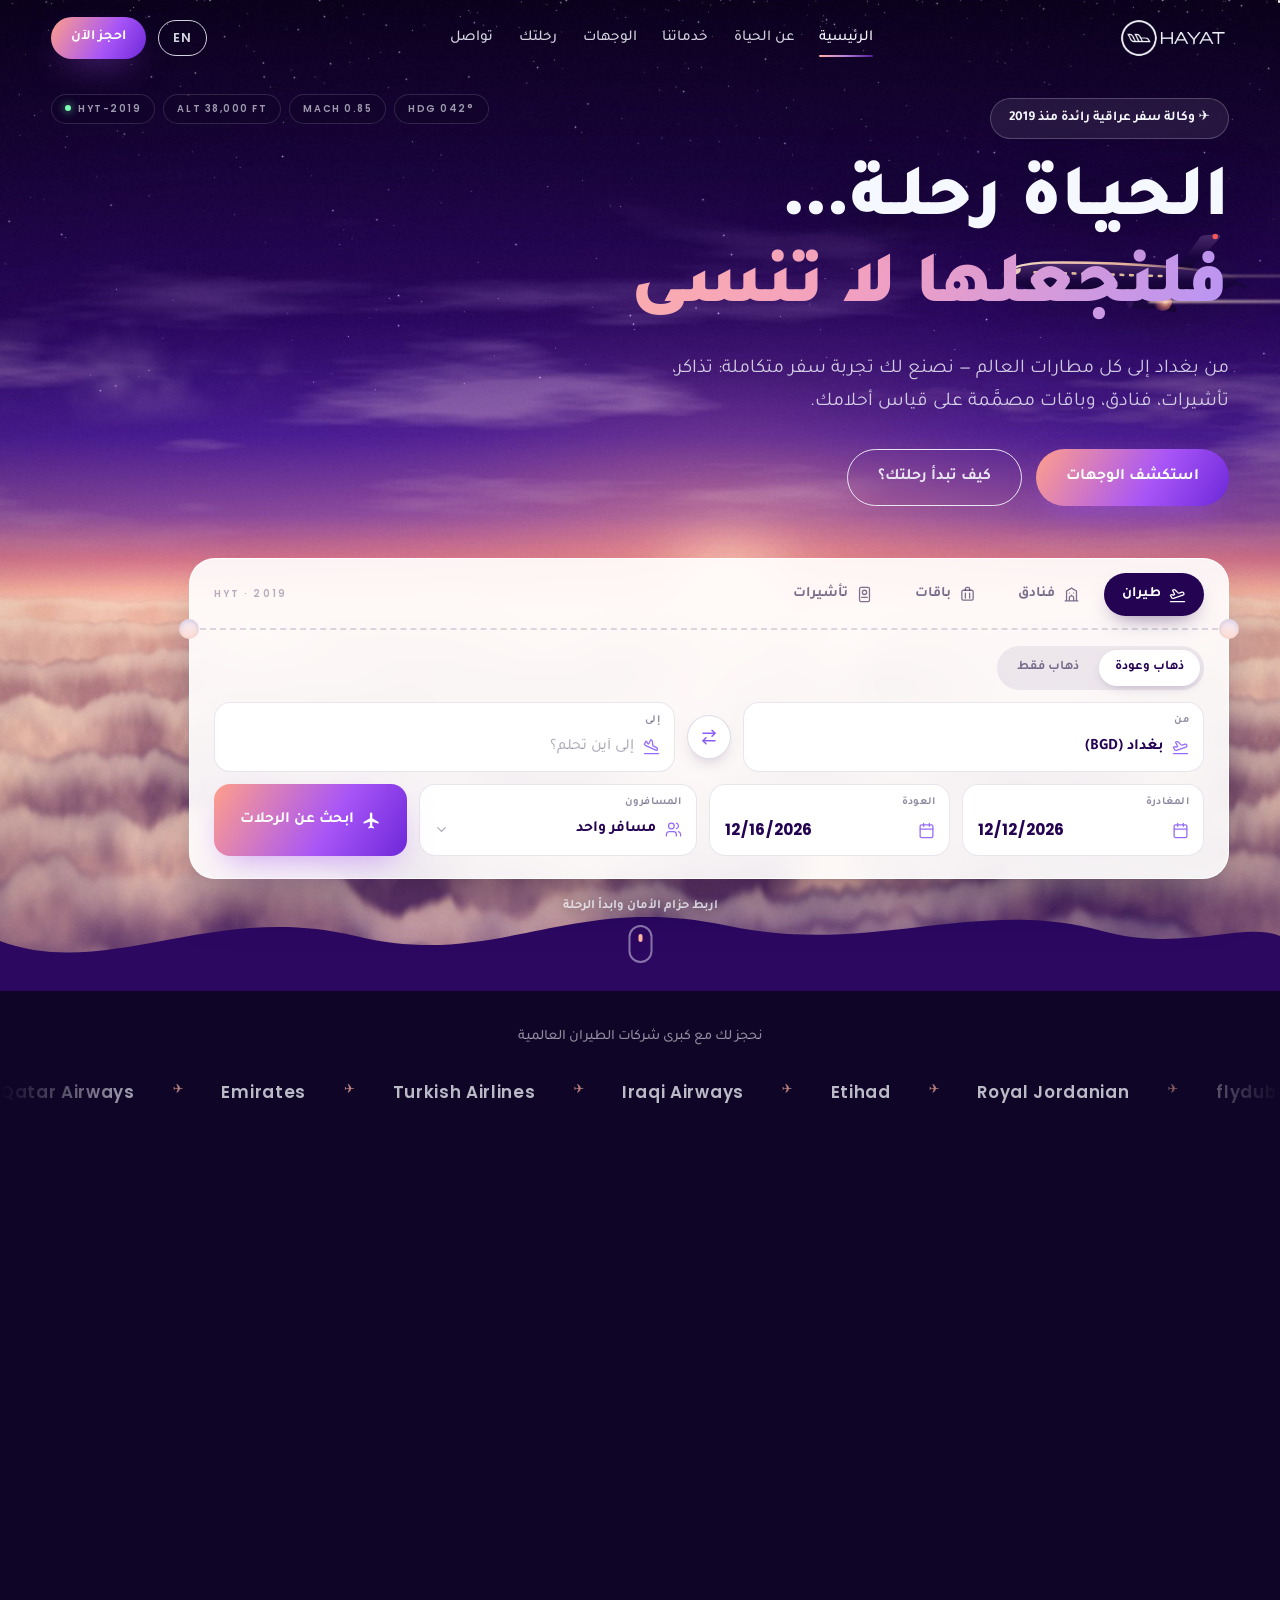
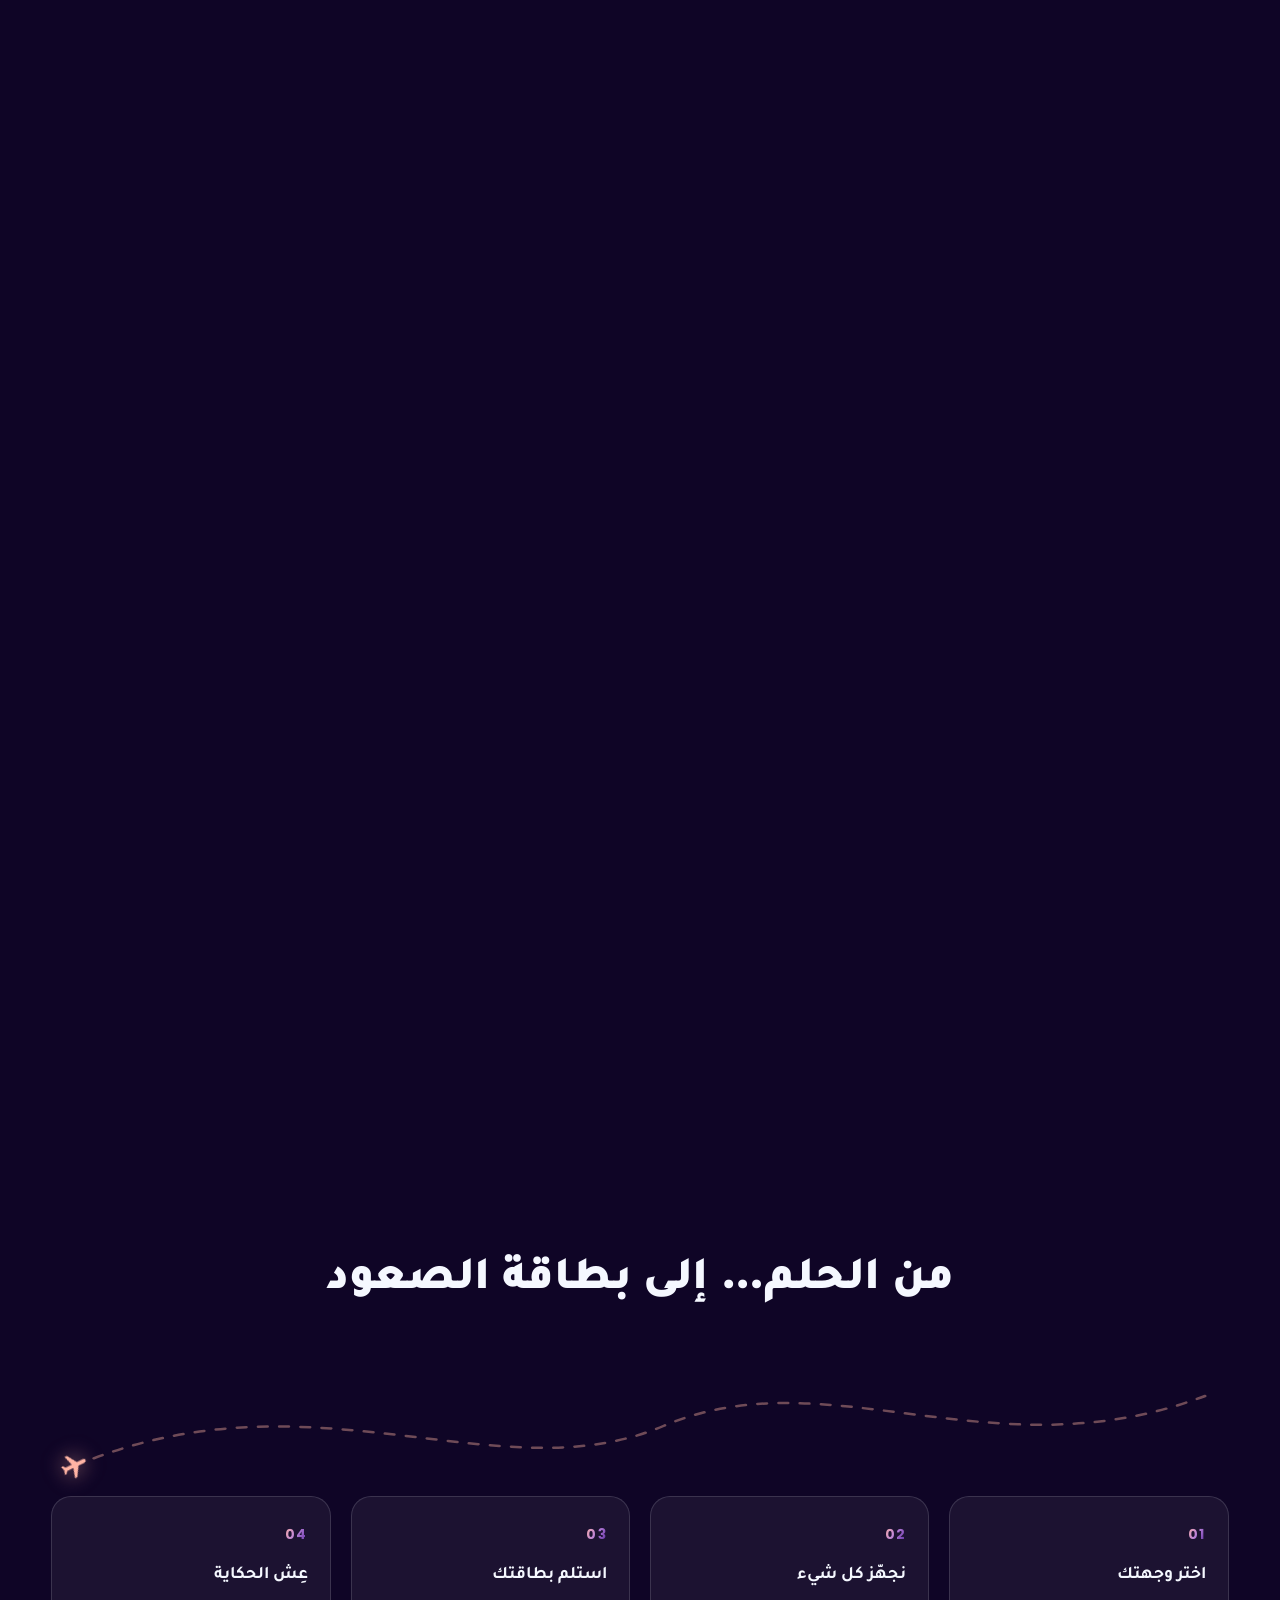
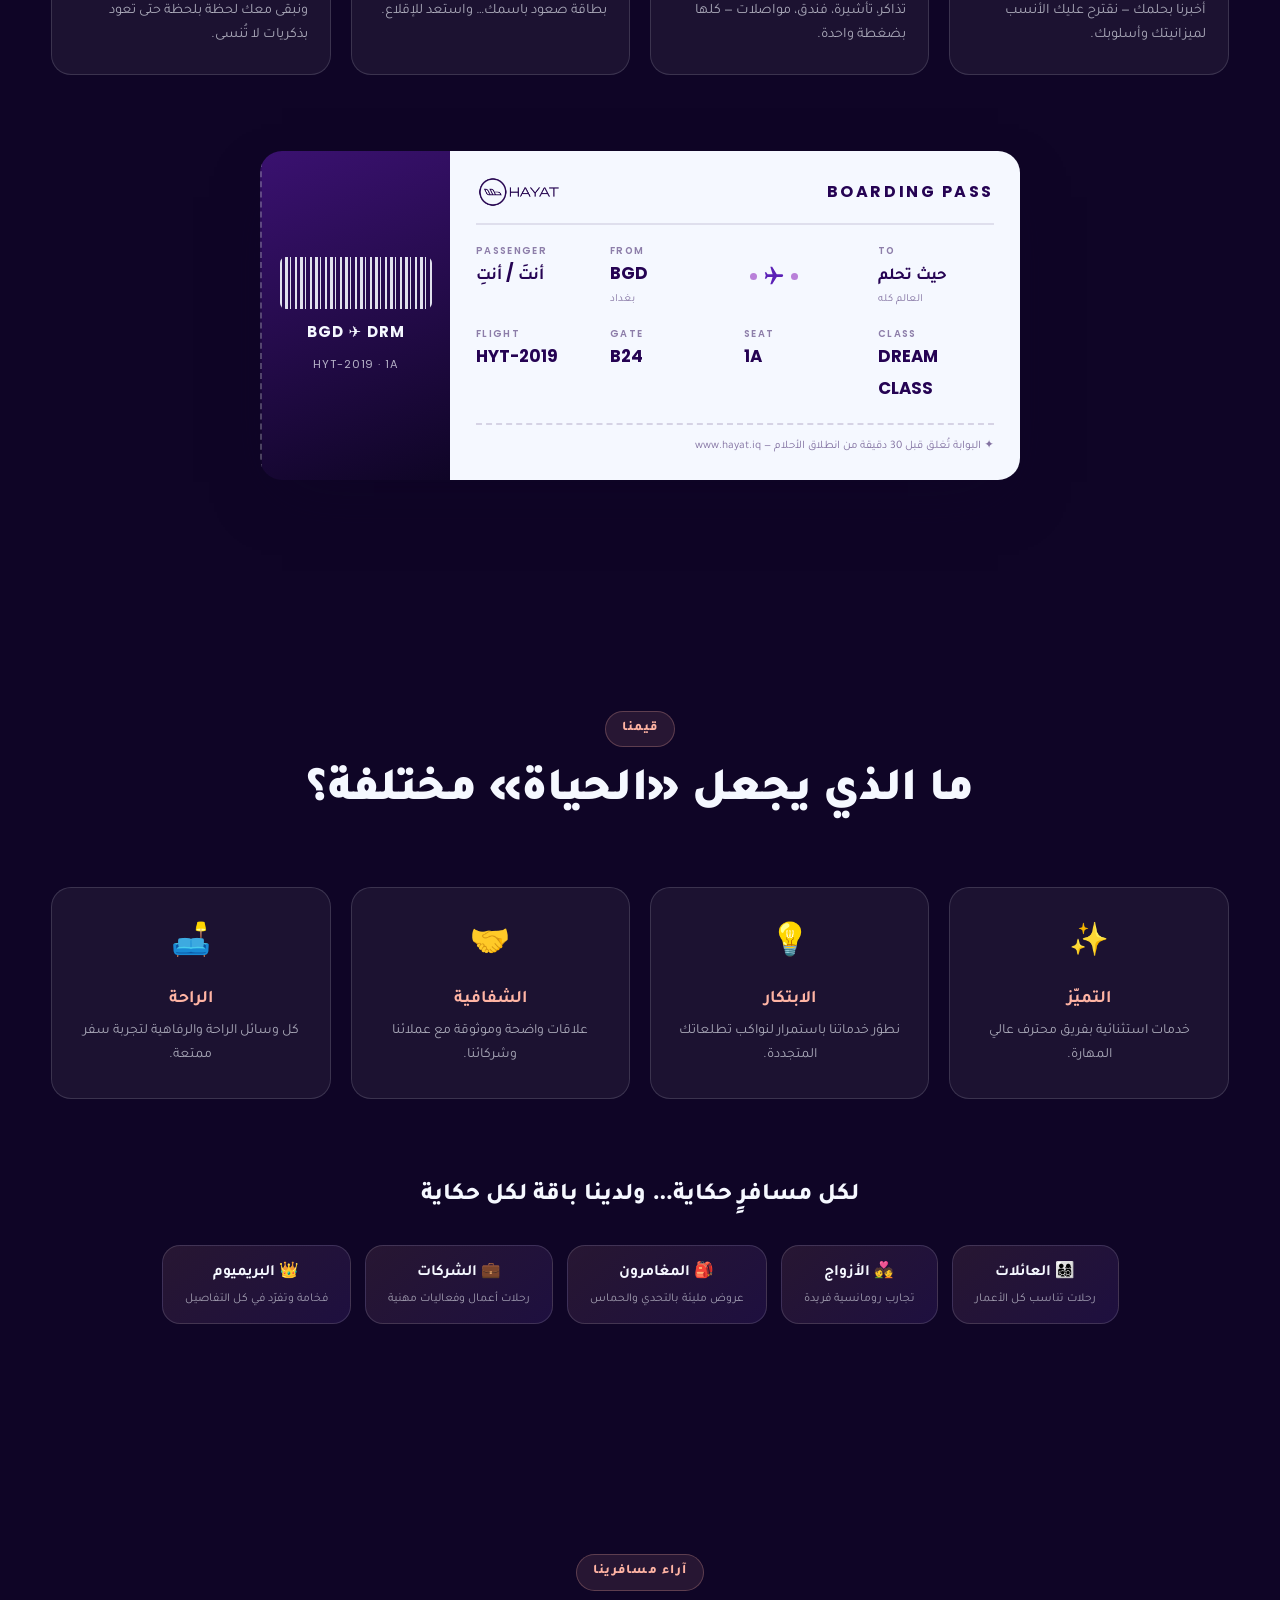
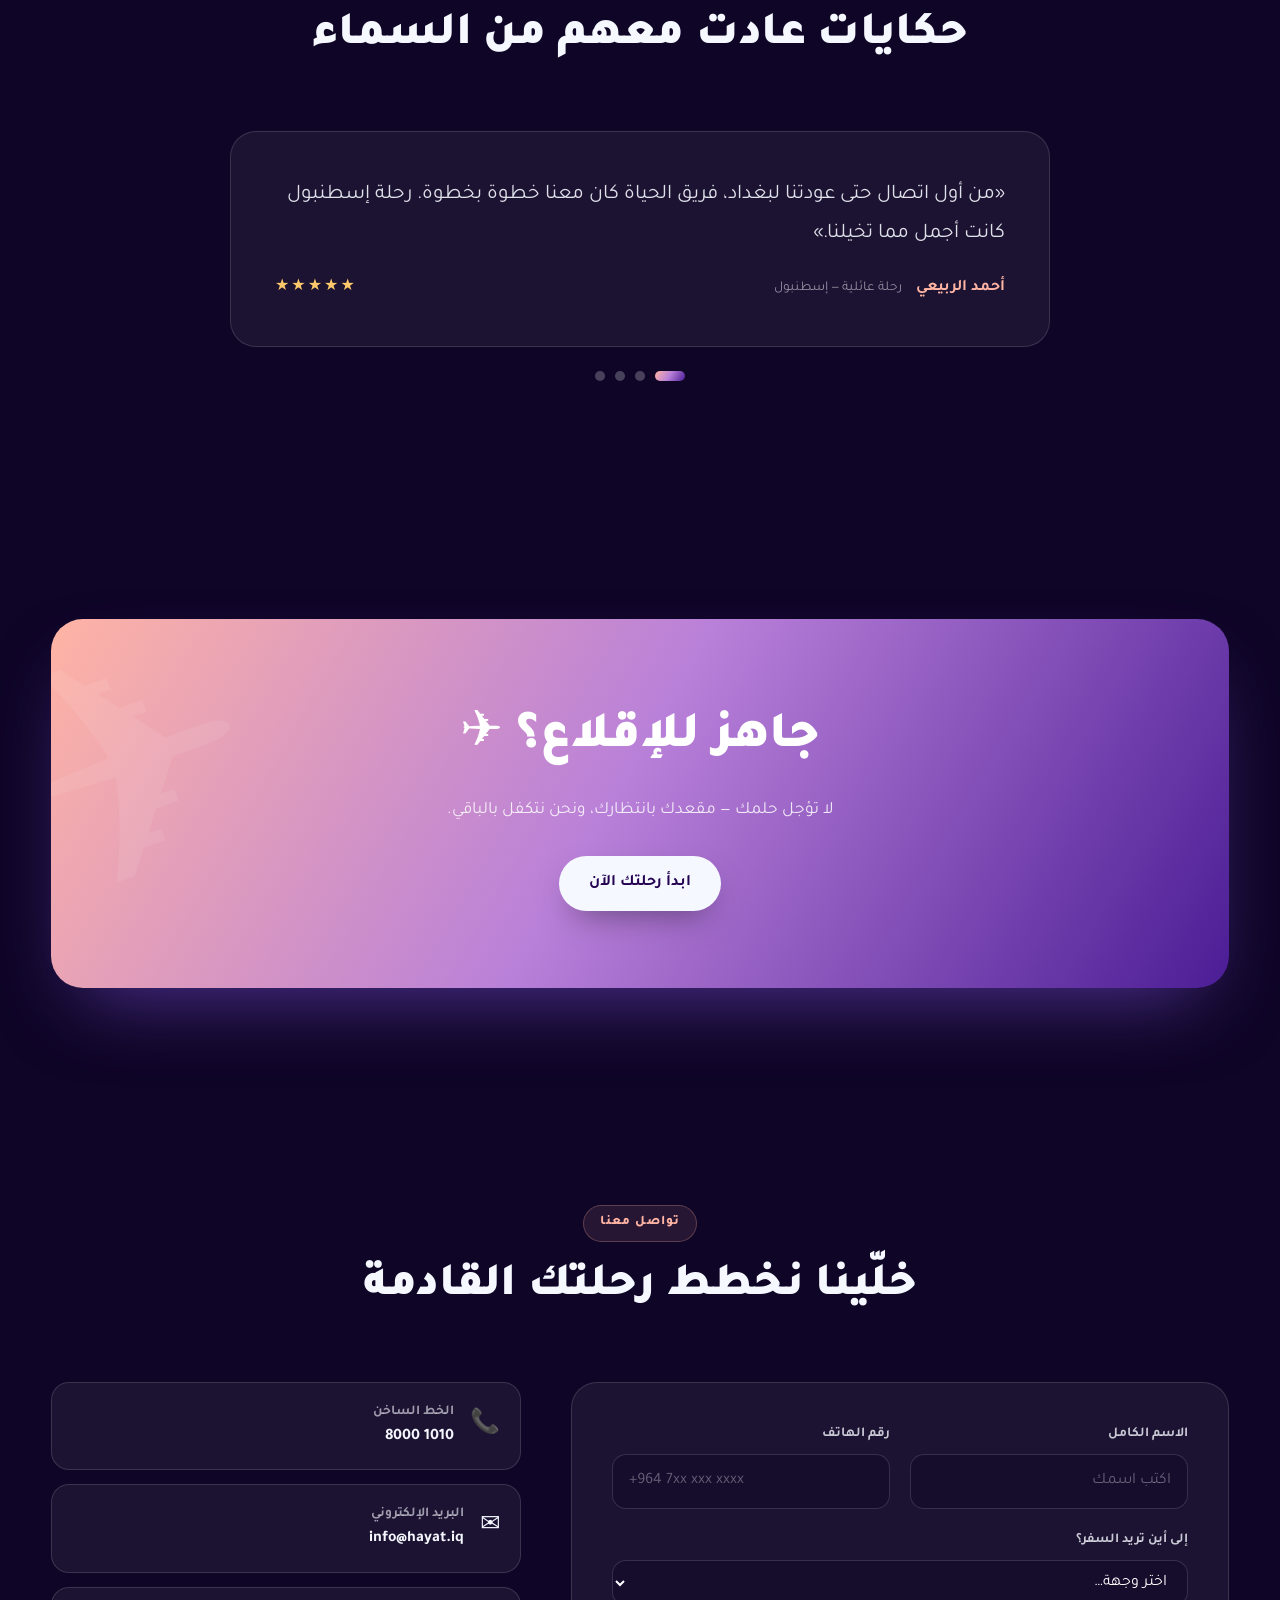
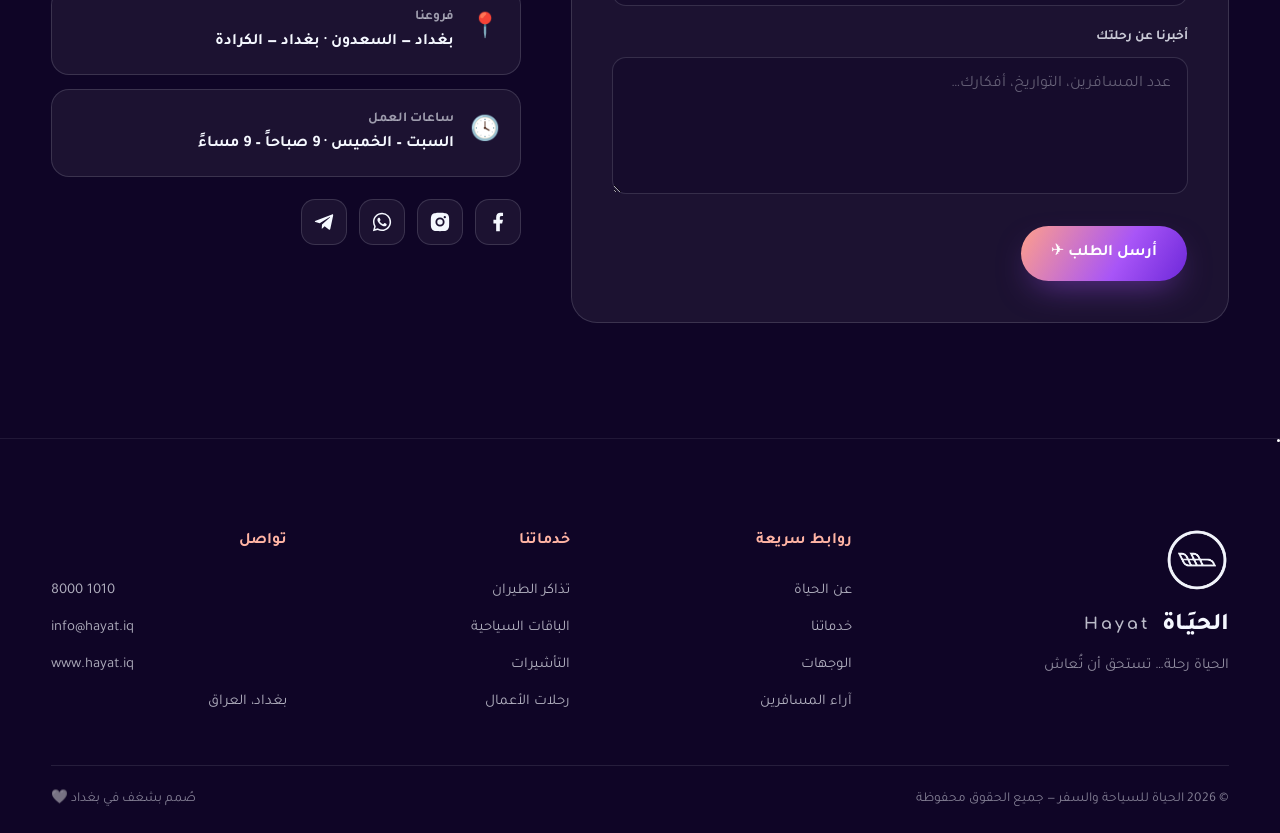
==== commit 0f6e601e: "Redesign hero as a photographic stratosphere-at-dawn scene - Replace flat CSS clouds/plane with a ge" ====
--- a/index.html
+++ b/index.html
@@ -89,22 +89,67 @@
 
 <main>
 
-<!-- ══════════ HERO : الفجر ══════════ -->
-<section class="hero" id="hero" data-sky="dawn">
-  <!-- clouds -->
-  <div class="clouds" aria-hidden="true">
-    <svg class="cloud cloud-1" viewBox="0 0 200 60"><ellipse cx="60" cy="40" rx="55" ry="20" fill="currentColor"/><ellipse cx="110" cy="30" rx="45" ry="22" fill="currentColor"/><ellipse cx="155" cy="42" rx="40" ry="16" fill="currentColor"/></svg>
-    <svg class="cloud cloud-2" viewBox="0 0 200 60"><ellipse cx="60" cy="40" rx="55" ry="20" fill="currentColor"/><ellipse cx="110" cy="30" rx="45" ry="22" fill="currentColor"/><ellipse cx="155" cy="42" rx="40" ry="16" fill="currentColor"/></svg>
-    <svg class="cloud cloud-3" viewBox="0 0 200 60"><ellipse cx="60" cy="40" rx="55" ry="20" fill="currentColor"/><ellipse cx="110" cy="30" rx="45" ry="22" fill="currentColor"/><ellipse cx="155" cy="42" rx="40" ry="16" fill="currentColor"/></svg>
-    <svg class="cloud cloud-4" viewBox="0 0 200 60"><ellipse cx="60" cy="40" rx="55" ry="20" fill="currentColor"/><ellipse cx="110" cy="30" rx="45" ry="22" fill="currentColor"/><ellipse cx="155" cy="42" rx="40" ry="16" fill="currentColor"/></svg>
-  </div>
-  <!-- flying plane -->
-  <div class="hero-plane" aria-hidden="true">
-    <svg viewBox="0 0 120 40" class="hero-plane-svg">
-      <path d="M4 26 Q30 20 58 18 L82 6 Q86 4 88 8 L76 19 L104 18 Q112 18 116 22 Q112 26 104 26 L40 30 Q20 31 4 26 Z" fill="currentColor"/>
-      <circle cx="50" cy="23" r="1.6" fill="#F5F8FF"/><circle cx="58" cy="22.5" r="1.6" fill="#F5F8FF"/><circle cx="66" cy="22" r="1.6" fill="#F5F8FF"/>
-    </svg>
-    <span class="contrail"></span>
+<!-- ══════════ HERO : الستراتوسفير عند الفجر ══════════ -->
+<section class="hero" id="hero" data-sky="dusk">
+  <!-- photographic stratosphere backdrop -->
+  <div class="hero-bg" aria-hidden="true">
+    <div class="hero-stars"></div>
+    <img class="drift-cloud dc-a" src="imgs/cloud-a.webp" alt="" loading="eager">
+    <img class="drift-cloud dc-b" src="imgs/cloud-b.webp" alt="" loading="eager">
+
+    <!-- airliner silhouette crossing the dawn -->
+    <div class="hero-jet">
+      <div class="jet-inner">
+        <span class="trail trail-a"></span>
+        <span class="trail trail-b"></span>
+        <svg class="jet-svg" viewBox="0 0 280 90">
+          <defs>
+            <linearGradient id="jetBody" x1="0" y1="0" x2="0" y2="1">
+              <stop offset="0" stop-color="#4A2A6E"/>
+              <stop offset=".55" stop-color="#1B0640"/>
+              <stop offset="1" stop-color="#12032E"/>
+            </linearGradient>
+            <linearGradient id="jetRim" x1="0" y1="0" x2="1" y2="0">
+              <stop offset="0" stop-color="#FFC9A8" stop-opacity="0"/>
+              <stop offset=".45" stop-color="#FFC9A8" stop-opacity=".9"/>
+              <stop offset="1" stop-color="#FFE4CE" stop-opacity=".95"/>
+            </linearGradient>
+            <radialGradient id="jetExhaust" cx=".35" cy=".5" r=".65">
+              <stop offset="0" stop-color="#FFD9A8" stop-opacity=".95"/>
+              <stop offset=".5" stop-color="#FF8E76" stop-opacity=".55"/>
+              <stop offset="1" stop-color="#FF8E76" stop-opacity="0"/>
+            </radialGradient>
+          </defs>
+          <!-- tailplane -->
+          <path d="M74 47 L34 57 Q30 58 33 54 L62 44 Z" fill="#1B0640"/>
+          <!-- tail fin, swept back -->
+          <path d="M90 44 L58 10 Q55 6 62 6 L72 7 Q76 7 78 11 L102 43 Z" fill="url(#jetBody)"/>
+          <circle class="beacon" cx="62" cy="8" r="2.6" fill="#FF5A5A"/>
+          <!-- fuselage -->
+          <path d="M42 48 Q44 44 56 42 L106 37 Q170 32 226 33 Q252 34 264 42 Q268 45 264 49 Q252 57 220 60 L98 64 Q58 63 44 54 Q40 51 42 48 Z" fill="url(#jetBody)"/>
+          <!-- top rim light -->
+          <path d="M56 42 L106 37 Q170 32 226 33 Q248 34 261 41" fill="none" stroke="url(#jetRim)" stroke-width="2.2" stroke-linecap="round"/>
+          <!-- cockpit glass -->
+          <path d="M247 38 Q256 39 261 43 L251 44 Q246 42 247 38 Z" fill="#FFE0C4" opacity=".9"/>
+          <!-- lit cabin windows -->
+          <line class="jet-windows" x1="104" y1="46" x2="236" y2="42" stroke="#FFD9A8" stroke-width="2.4" stroke-linecap="round" stroke-dasharray="2.6 6.5" opacity=".85"/>
+          <!-- wing, swept toward viewer -->
+          <path d="M162 58 L104 80 Q97 82 100 75 L138 54 Z" fill="#160535"/>
+          <!-- engine nacelle + glowing exhaust -->
+          <ellipse cx="128" cy="70" rx="17" ry="7.5" fill="#1B0640"/>
+          <ellipse cx="143" cy="70" rx="3.4" ry="6" fill="#2E1157"/>
+          <circle class="eng-glow" cx="112" cy="70" r="9" fill="url(#jetExhaust)"/>
+        </svg>
+      </div>
+    </div>
+  </div>
+
+  <!-- futuristic flight-deck readout -->
+  <div class="hud" aria-hidden="true" dir="ltr">
+    <span class="hud-live">HYT-2019</span>
+    <span>ALT 38,000 FT</span>
+    <span>MACH 0.85</span>
+    <span>HDG 042°</span>
   </div>
 
   <div class="container hero-inner">
--- a/css/style.css
+++ b/css/style.css
@@ -204,52 +204,104 @@
 .btn-sm{padding:9px 20px;font-size:.88rem}
 @media(max-width:920px){.nav .btn-sm{display:none}.nav-links{display:none}.burger{display:flex}}
 
-/* ═══════════ HERO ═══════════ */
-.hero{min-height:100svh;display:flex;flex-direction:column;justify-content:center;padding-top:calc(var(--nav-h) + 22px);padding-bottom:110px;color:var(--ink);position:relative;overflow:hidden}
+/* ═══════════ HERO — stratosphere at dawn ═══════════ */
+.hero{min-height:100svh;display:flex;flex-direction:column;justify-content:center;padding-top:calc(var(--nav-h) + 22px);padding-bottom:110px;color:var(--lavender);position:relative;overflow:hidden}
 .hero-inner{position:relative;z-index:3}
 .hero-copy{max-width:720px}
 .badge{
   display:inline-block;font-weight:700;font-size:.85rem;
-  background:rgba(37,3,83,.08);border:1px solid rgba(37,3,83,.16);
-  color:var(--purple);border-radius:99px;padding:8px 18px;margin-bottom:22px;
-}
-.hero-title{font-size:clamp(2.5rem,6.4vw,4.6rem);font-weight:900;line-height:1.18;color:var(--purple);letter-spacing:-.5px}
+  background:rgba(245,248,255,.08);border:1px solid rgba(245,248,255,.22);
+  color:var(--lavender);border-radius:99px;padding:8px 18px;margin-bottom:22px;
+  backdrop-filter:blur(6px);-webkit-backdrop-filter:blur(6px);
+}
+.hero-title{font-size:clamp(2.5rem,6.4vw,4.6rem);font-weight:900;line-height:1.18;color:var(--lavender);letter-spacing:-.5px;text-shadow:0 4px 40px rgba(15,5,38,.55)}
 .hero-title .line{display:block}
 .grad-text{background:var(--grad-brand);-webkit-background-clip:text;background-clip:text;color:transparent}
-/* deeper gradient on the light dawn sky for contrast */
-.hero .grad-text{background:linear-gradient(115deg,#D94F35 0%,#8B2FC9 52%,#3B1180 100%);-webkit-background-clip:text;background-clip:text}
-.hero-sub{font-size:clamp(1.02rem,1.6vw,1.22rem);color:rgba(28,15,63,.72);max-width:56ch;margin-top:18px}
+/* bright dawn gradient glowing against the dark sky */
+.hero .grad-text{background:linear-gradient(115deg,#FFB4A4 0%,#F2A0C0 48%,#B794F6 100%);-webkit-background-clip:text;background-clip:text;text-shadow:none}
+.hero-sub{font-size:clamp(1.02rem,1.6vw,1.22rem);color:rgba(245,248,255,.8);max-width:56ch;margin-top:18px;text-shadow:0 2px 24px rgba(15,5,38,.5)}
 .hero-ctas{display:flex;flex-wrap:wrap;gap:14px;margin-top:30px}
-.hero .btn-ghost{color:var(--purple)}
-
-/* clouds */
-.clouds{position:absolute;inset:0;overflow:hidden;pointer-events:none;z-index:1}
-.cloud{position:absolute;color:rgba(255,255,255,.85);filter:blur(1px);animation:floaty 9s ease-in-out infinite alternate}
-.cloud-1{width:250px;top:16%;inset-inline-start:6%;opacity:.9}
-.cloud-2{width:340px;top:8%;inset-inline-end:12%;opacity:.7;animation-delay:-3s;animation-duration:12s}
-.cloud-3{width:190px;bottom:30%;inset-inline-start:38%;opacity:.55;animation-delay:-6s}
-.cloud-4{width:290px;bottom:12%;inset-inline-end:4%;opacity:.8;animation-delay:-2s;animation-duration:11s}
-@keyframes floaty{from{transform:translateY(-8px)}to{transform:translateY(14px)}}
-@media(max-width:680px){
-  .cloud{opacity:.35 !important;filter:blur(3px)}
-  .cloud-3{display:none}
-}
-
-/* hero plane */
-.hero-plane{position:absolute;top:20%;inset-inline-start:-15%;z-index:2;color:var(--purple);animation:fly 26s linear infinite;pointer-events:none}
-.hero-plane-svg{width:clamp(70px,9vw,120px);opacity:.9}
-.contrail{position:absolute;top:60%;inset-inline-end:96%;width:34vw;height:2px;background:linear-gradient(to var(--dir-end,left),rgba(37,3,83,.35),transparent);border-radius:99px}
-html[dir="rtl"] .contrail{--dir-end:right}
-@keyframes fly{
-  0%{transform:translateX(0) translateY(0)}
-  100%{transform:translateX(140vw) translateY(-90px)}
-}
-html[dir="rtl"] .hero-plane{inset-inline-start:auto;inset-inline-end:-15%;animation-name:flyRtl}
-html[dir="rtl"] .hero-plane-svg{transform:scaleX(-1)}
-@keyframes flyRtl{
-  0%{transform:translateX(0) translateY(0)}
-  100%{transform:translateX(-140vw) translateY(-90px)}
-}
+.hero .btn-ghost{color:var(--lavender);backdrop-filter:blur(4px);-webkit-backdrop-filter:blur(4px)}
+
+/* photographic stratosphere backdrop */
+.hero-bg{
+  position:absolute;inset:0;z-index:0;overflow:hidden;pointer-events:none;
+  background:#12032E url("../imgs/hero-sky.jpg") center bottom/cover no-repeat;
+}
+/* extra twinkling stars over the baked ones */
+.hero-stars{position:absolute;inset:0 0 48% 0}
+.hero-stars::before,.hero-stars::after{
+  content:"";position:absolute;width:2.5px;height:2.5px;border-radius:50%;background:#fff;
+  box-shadow:6vw 8vh 0 0 rgba(255,255,255,.8), 18vw 4vh 0 1px rgba(255,255,255,.5), 29vw 13vh 0 0 rgba(255,255,255,.75),
+             41vw 6vh 0 0 rgba(255,255,255,.5), 53vw 16vh 0 1px rgba(255,255,255,.7), 64vw 3vh 0 0 rgba(255,255,255,.55),
+             76vw 11vh 0 0 rgba(255,255,255,.8), 87vw 7vh 0 1px rgba(255,255,255,.5), 94vw 15vh 0 0 rgba(255,255,255,.65),
+             11vw 19vh 0 0 rgba(255,255,255,.45), 47vw 23vh 0 0 rgba(255,255,255,.5), 71vw 21vh 0 0 rgba(255,255,255,.4);
+  animation:twinkle 3.8s ease-in-out infinite alternate;
+}
+.hero-stars::after{animation-delay:-1.9s;transform:translate(2.5vw,1.5vh)}
+
+/* drifting photographic cloud wisps (parallax depth) */
+.drift-cloud{position:absolute;pointer-events:none}
+.dc-a{width:46vw;min-width:380px;bottom:20%;inset-inline-start:-6%;opacity:.5;filter:blur(1.5px);animation:driftA 90s linear infinite alternate}
+.dc-b{width:34vw;min-width:300px;top:30%;inset-inline-end:-8%;opacity:.32;filter:blur(2.5px);animation:driftB 110s linear infinite alternate}
+@keyframes driftA{from{transform:translateX(0)}to{transform:translateX(9vw)}}
+@keyframes driftB{from{transform:translateX(0)}to{transform:translateX(-11vw)}}
+@media(max-width:680px){.dc-a{opacity:.3}.dc-b{display:none}}
+
+/* the airliner crossing the dawn */
+.hero-jet{
+  position:absolute;top:23%;inset-inline-start:0;z-index:1;
+  animation:jetfly 44s linear infinite;
+  filter:drop-shadow(0 8px 26px rgba(15,5,38,.5));
+}
+@keyframes jetfly{
+  0%{transform:translate(-28vw,3.5vh) scale(.82)}
+  100%{transform:translate(128vw,-4vh) scale(1)}
+}
+html[dir="rtl"] .hero-jet{animation-name:jetflyRtl}
+@keyframes jetflyRtl{
+  0%{transform:translate(28vw,3.5vh) scale(.82)}
+  100%{transform:translate(-128vw,-4vh) scale(1)}
+}
+html[dir="rtl"] .jet-inner{transform:scaleX(-1)}
+.jet-inner{position:relative;animation:jetbob 7s ease-in-out infinite alternate}
+@keyframes jetbob{from{translate:0 -6px}to{translate:0 8px}}
+.jet-svg{width:clamp(190px,23vw,330px);height:auto}
+.jet-svg .beacon{animation:beacon 1.6s steps(2,jump-none) infinite}
+@keyframes beacon{0%{opacity:1}50%{opacity:.15}}
+.jet-svg .eng-glow{animation:engpulse 2.8s ease-in-out infinite alternate}
+@keyframes engpulse{from{opacity:.75}to{opacity:1}}
+/* condensation trails streaming behind the engines.
+   Physical (LTR) coords on purpose: .jet-inner is mirrored wholesale in RTL. */
+.trail{
+  position:absolute;height:3px;border-radius:99px;right:55%;
+  background:linear-gradient(to left,rgba(255,220,200,.75),rgba(245,248,255,.28) 40%,transparent);
+  filter:blur(1px);
+}
+.trail-a{top:76%;width:46vw}
+.trail-b{top:50%;width:30vw;height:2px;opacity:.55;right:78%}
+
+/* flight-deck readout chips */
+/* physical sides: the copy column hugs the page-start side, so the HUD
+   always goes to the opposite (page-end) side regardless of the chip's own dir */
+.hud{
+  position:absolute;z-index:2;top:calc(var(--nav-h) + 18px);right:4%;
+  display:flex;gap:8px;font-family:var(--font-en);
+}
+html[dir="rtl"] .hud{right:auto;left:4%}
+.hud span{
+  font-size:.6rem;font-weight:600;letter-spacing:.16em;color:rgba(245,248,255,.62);
+  padding:6px 13px;border:1px solid rgba(245,248,255,.14);border-radius:99px;
+  background:rgba(15,5,38,.28);backdrop-filter:blur(8px);-webkit-backdrop-filter:blur(8px);
+  white-space:nowrap;
+}
+.hud-live::before{
+  content:"";display:inline-block;width:6px;height:6px;border-radius:50%;
+  background:#7CFFB2;margin-right:7px;vertical-align:1px;
+  box-shadow:0 0 8px rgba(124,255,178,.9);
+  animation:beacon 2s steps(2,jump-none) infinite;
+}
+@media(max-width:900px){.hud{display:none}}
 
 /* ═══════════ SEARCH CARD — flight-ticket widget ═══════════ */
 .search-card{
@@ -322,7 +374,11 @@
 .sctrl input::placeholder{color:rgba(28,15,63,.32);font-weight:500}
 .sctrl select{appearance:none;-webkit-appearance:none;cursor:pointer}
 .sctrl .chev{width:15px;height:15px;flex:none;color:rgba(28,15,63,.4);pointer-events:none}
-.sctrl input[type="date"]{font-family:var(--font-en);color-scheme:light;cursor:pointer}
+.sctrl input[type="date"]{
+  font-family:var(--font-en);color-scheme:light;cursor:pointer;
+  -webkit-appearance:none;appearance:none;min-height:26px;/* iOS Safari: keep height & start-align */
+}
+.sctrl input[type="date"]::-webkit-date-and-time-value{text-align:start}
 /* hide the native icon & stretch it over the field: one icon, the whole box opens the picker */
 .sctrl input[type="date"]::-webkit-calendar-picker-indicator{
   position:absolute;inset:0;width:100%;height:100%;opacity:0;cursor:pointer;
@@ -375,6 +431,8 @@
 
 @media(max-width:980px){
   .srow-main,.srow-2btn{grid-template-columns:1fr 1fr}
+  /* the 3rd field spans the row — no empty hole beside it */
+  .srow-main>.sfield:nth-of-type(3){grid-column:1/-1}
   .srow .search-btn{grid-column:1/-1}
 }
 @media(max-width:560px){
@@ -386,15 +444,16 @@
 .scroll-hint{
   position:absolute;bottom:26px;inset-inline-start:50%;translate:-50% 0;z-index:3;
   display:flex;flex-direction:column;align-items:center;gap:8px;
-  color:rgba(28,15,63,.6);font-size:.8rem;font-weight:600;
+  color:rgba(245,248,255,.75);font-size:.8rem;font-weight:600;
+  text-shadow:0 2px 14px rgba(15,5,38,.6);
 }
 html[dir="rtl"] .scroll-hint{translate:50% 0}
 .scroll-hint i{
-  width:24px;height:38px;border:2px solid rgba(28,15,63,.4);border-radius:14px;position:relative;
+  width:24px;height:38px;border:2px solid rgba(245,248,255,.45);border-radius:14px;position:relative;
 }
 .scroll-hint i::before{
   content:"";position:absolute;top:7px;left:50%;translate:-50% 0;width:4px;height:8px;border-radius:4px;
-  background:var(--violet);animation:wheel 1.6s ease-in-out infinite;
+  background:var(--sunset);animation:wheel 1.6s ease-in-out infinite;
 }
 @keyframes wheel{0%{opacity:1;transform:translateY(0)}70%{opacity:0;transform:translateY(12px)}100%{opacity:0}}
 
@@ -781,5 +840,5 @@
   *,*::before,*::after{animation-duration:.01ms !important;animation-iteration-count:1 !important;transition-duration:.01ms !important}
   html{scroll-behavior:auto}
   .reveal{opacity:1;transform:none}
-  .hero-plane,.route-plane{display:none}
-}
+  .hero-jet,.route-plane{display:none}
+}
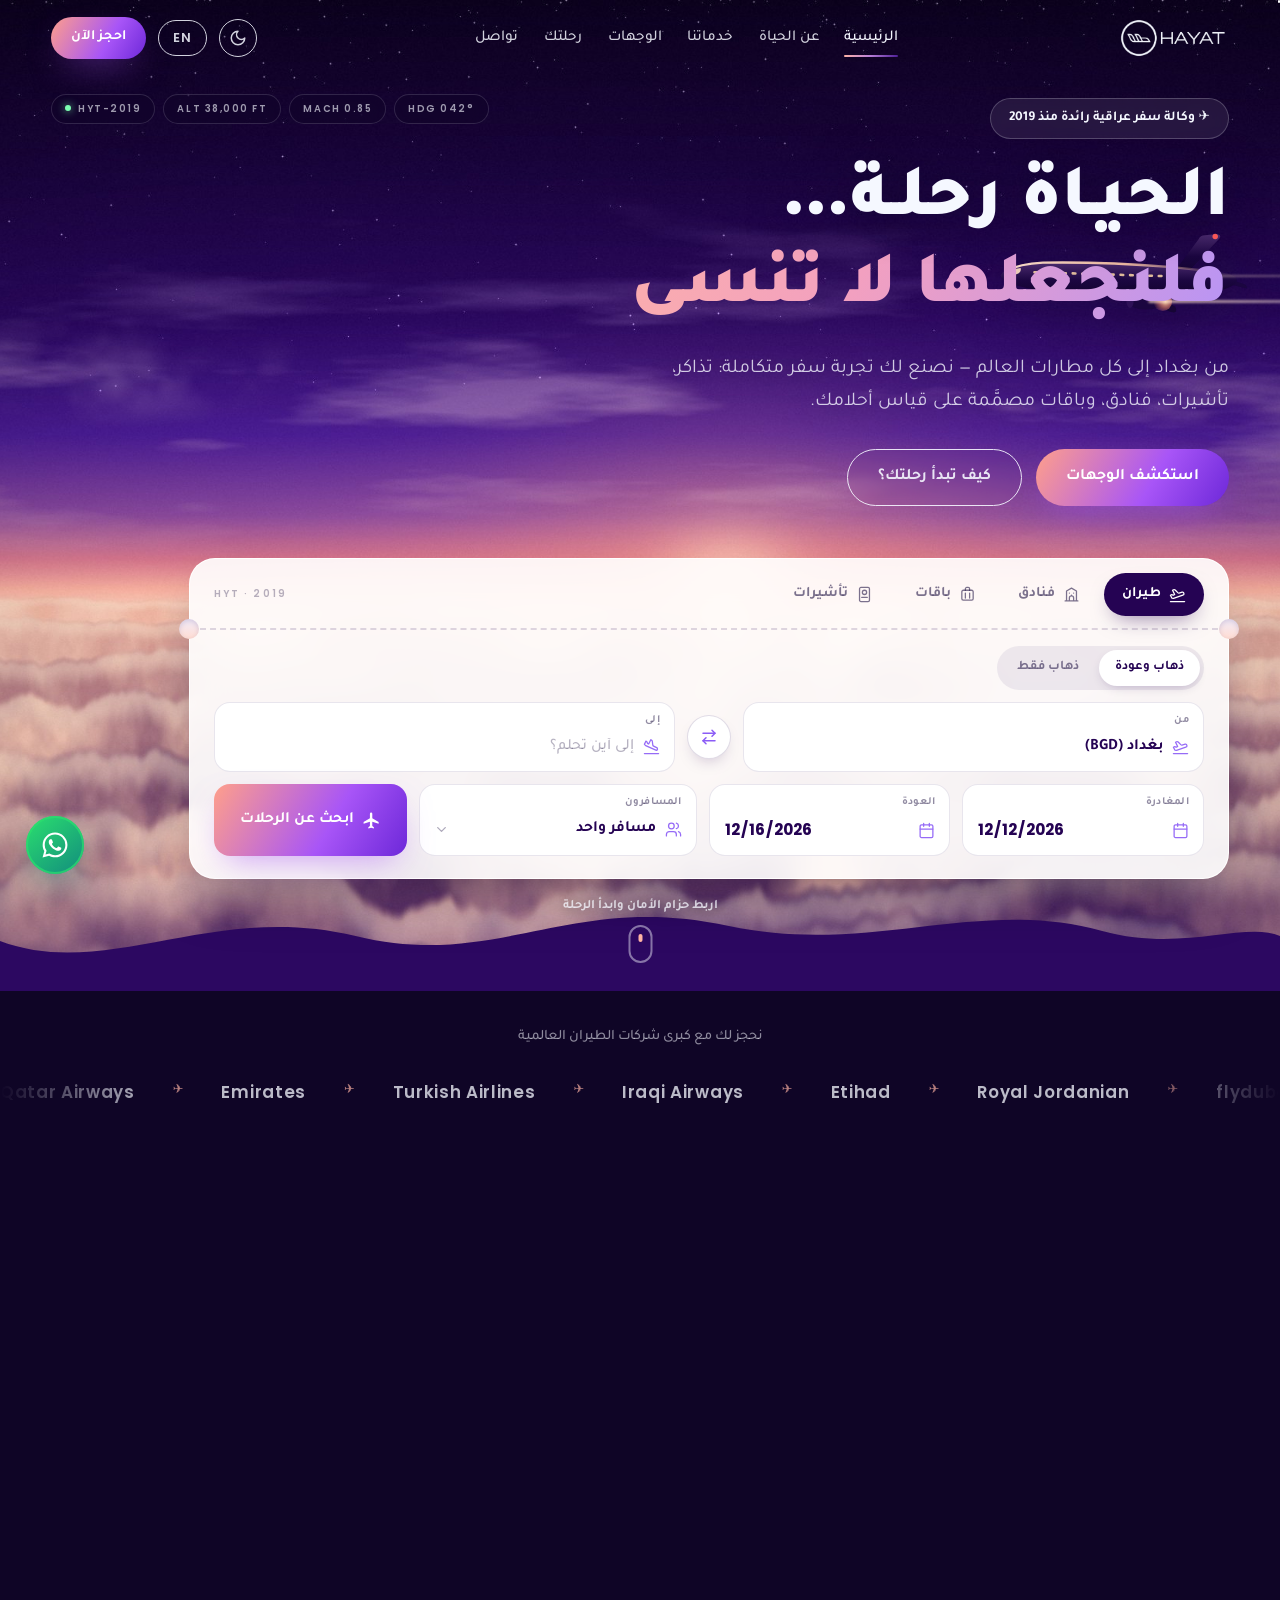
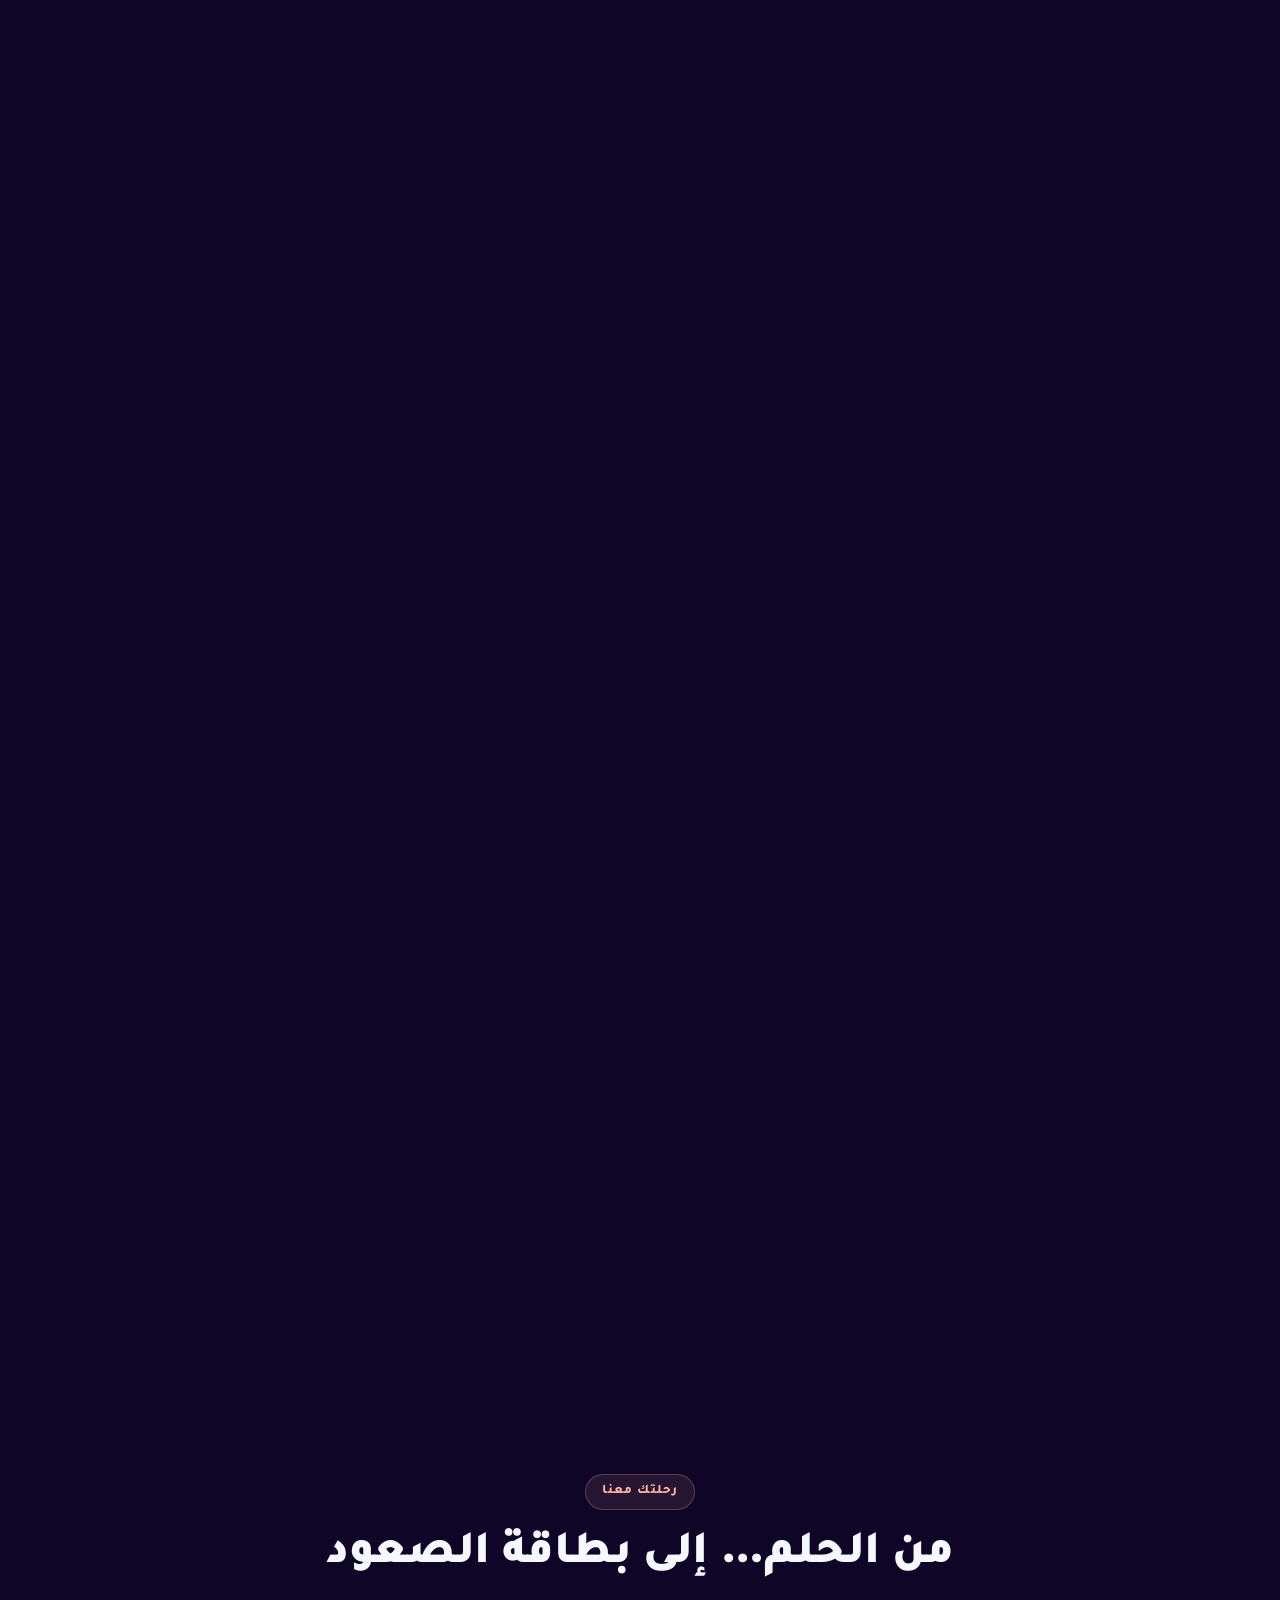
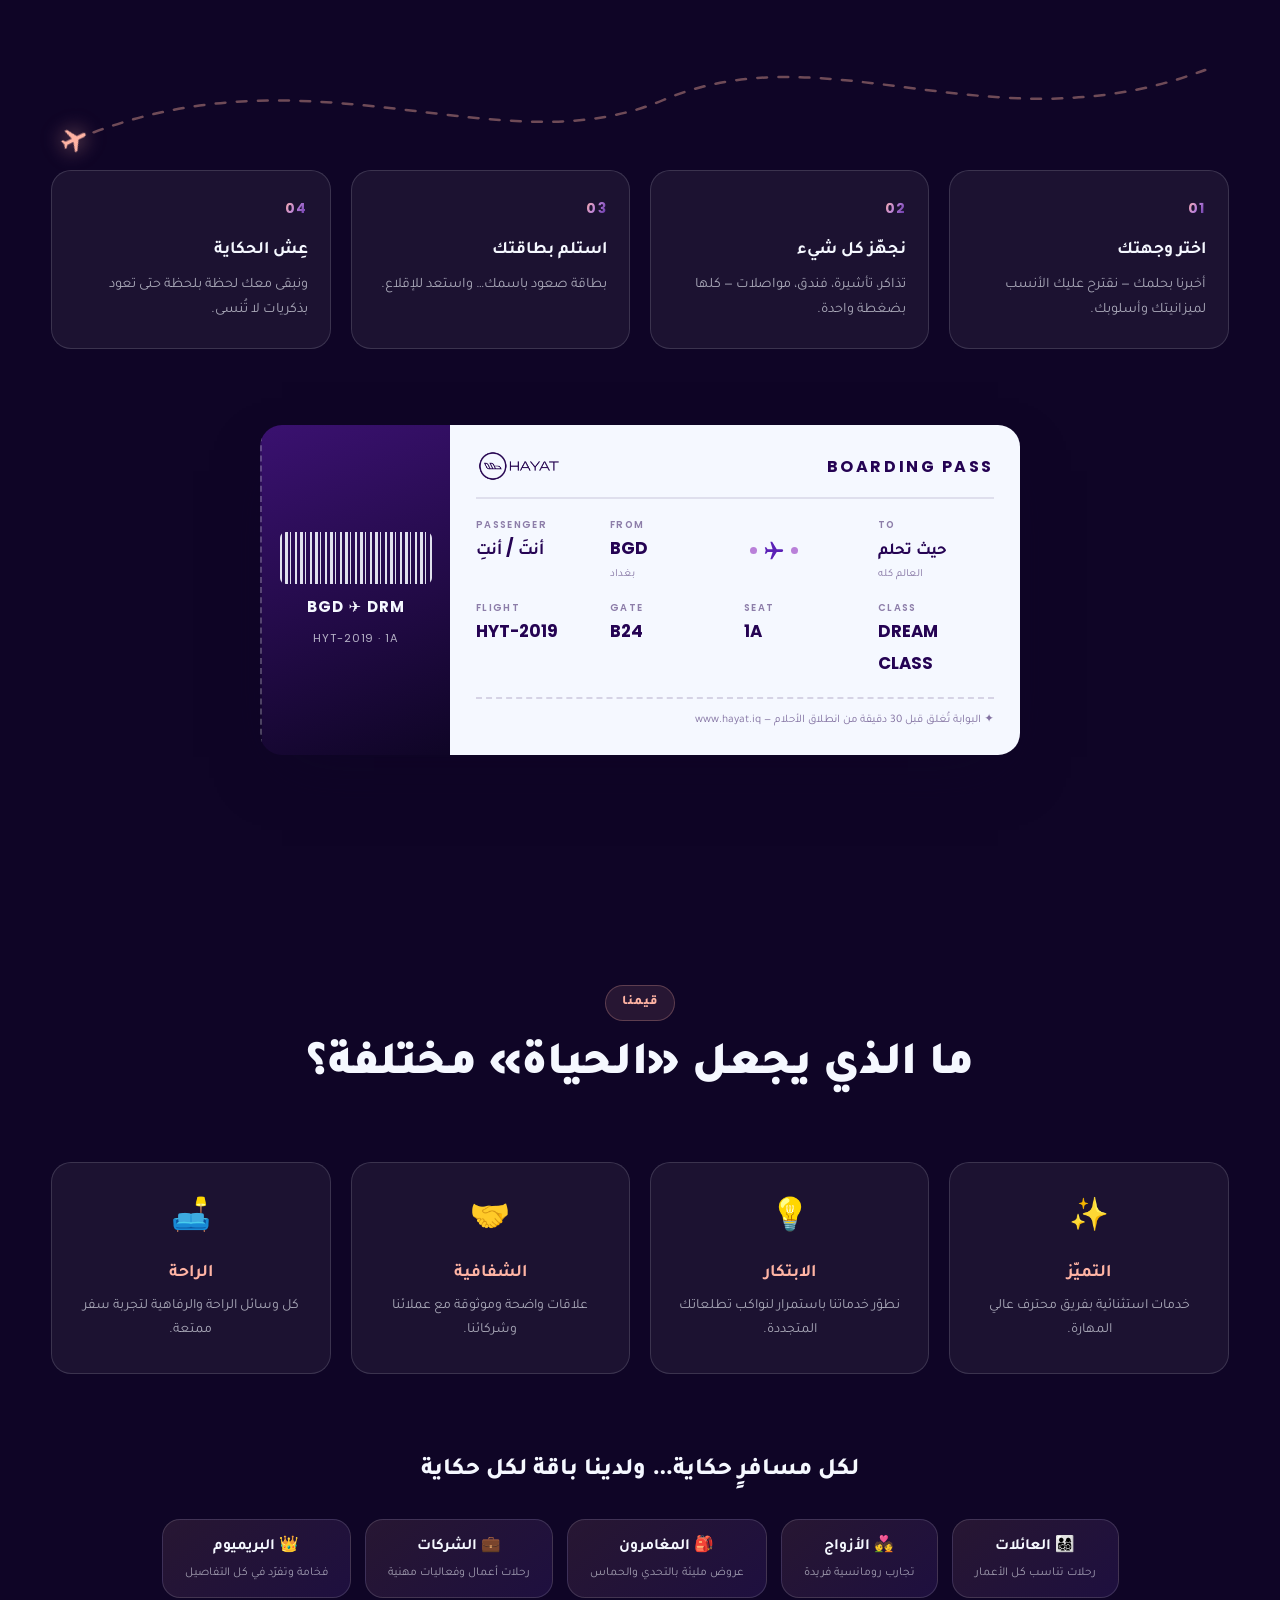
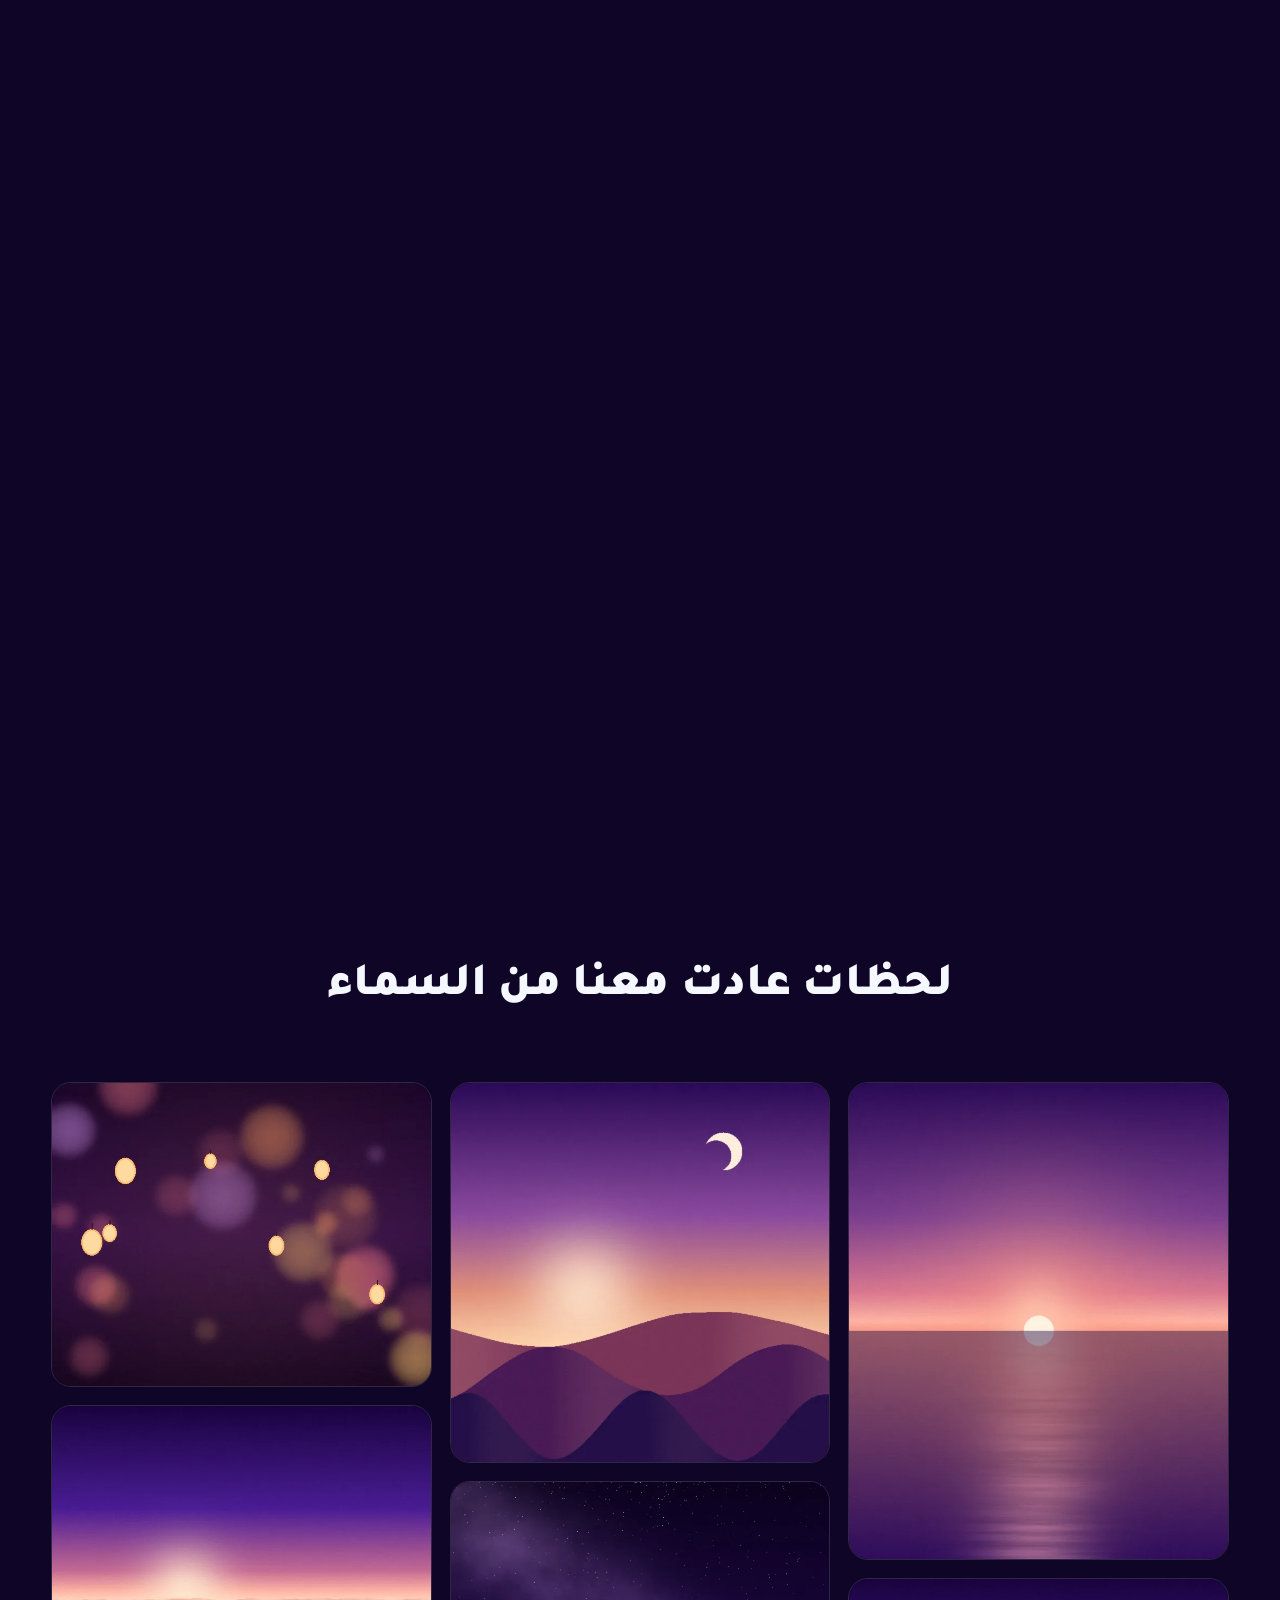
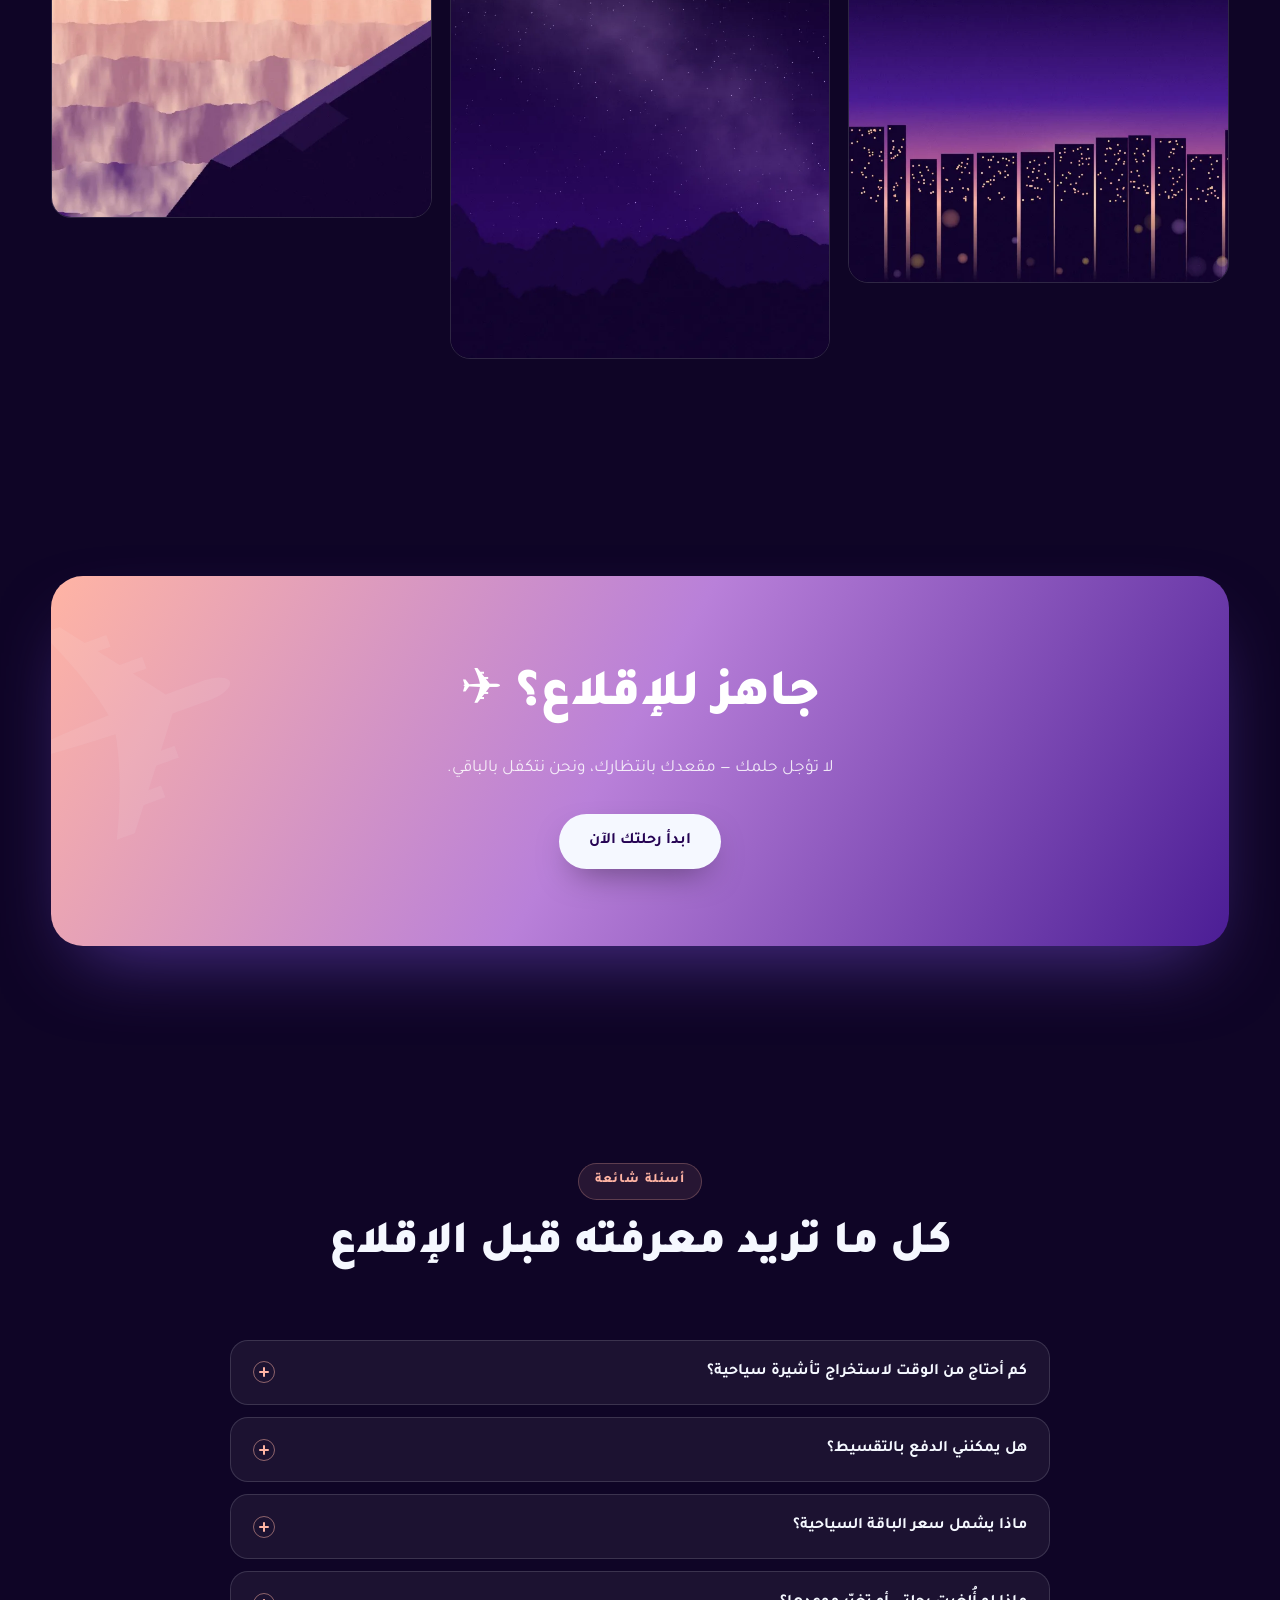
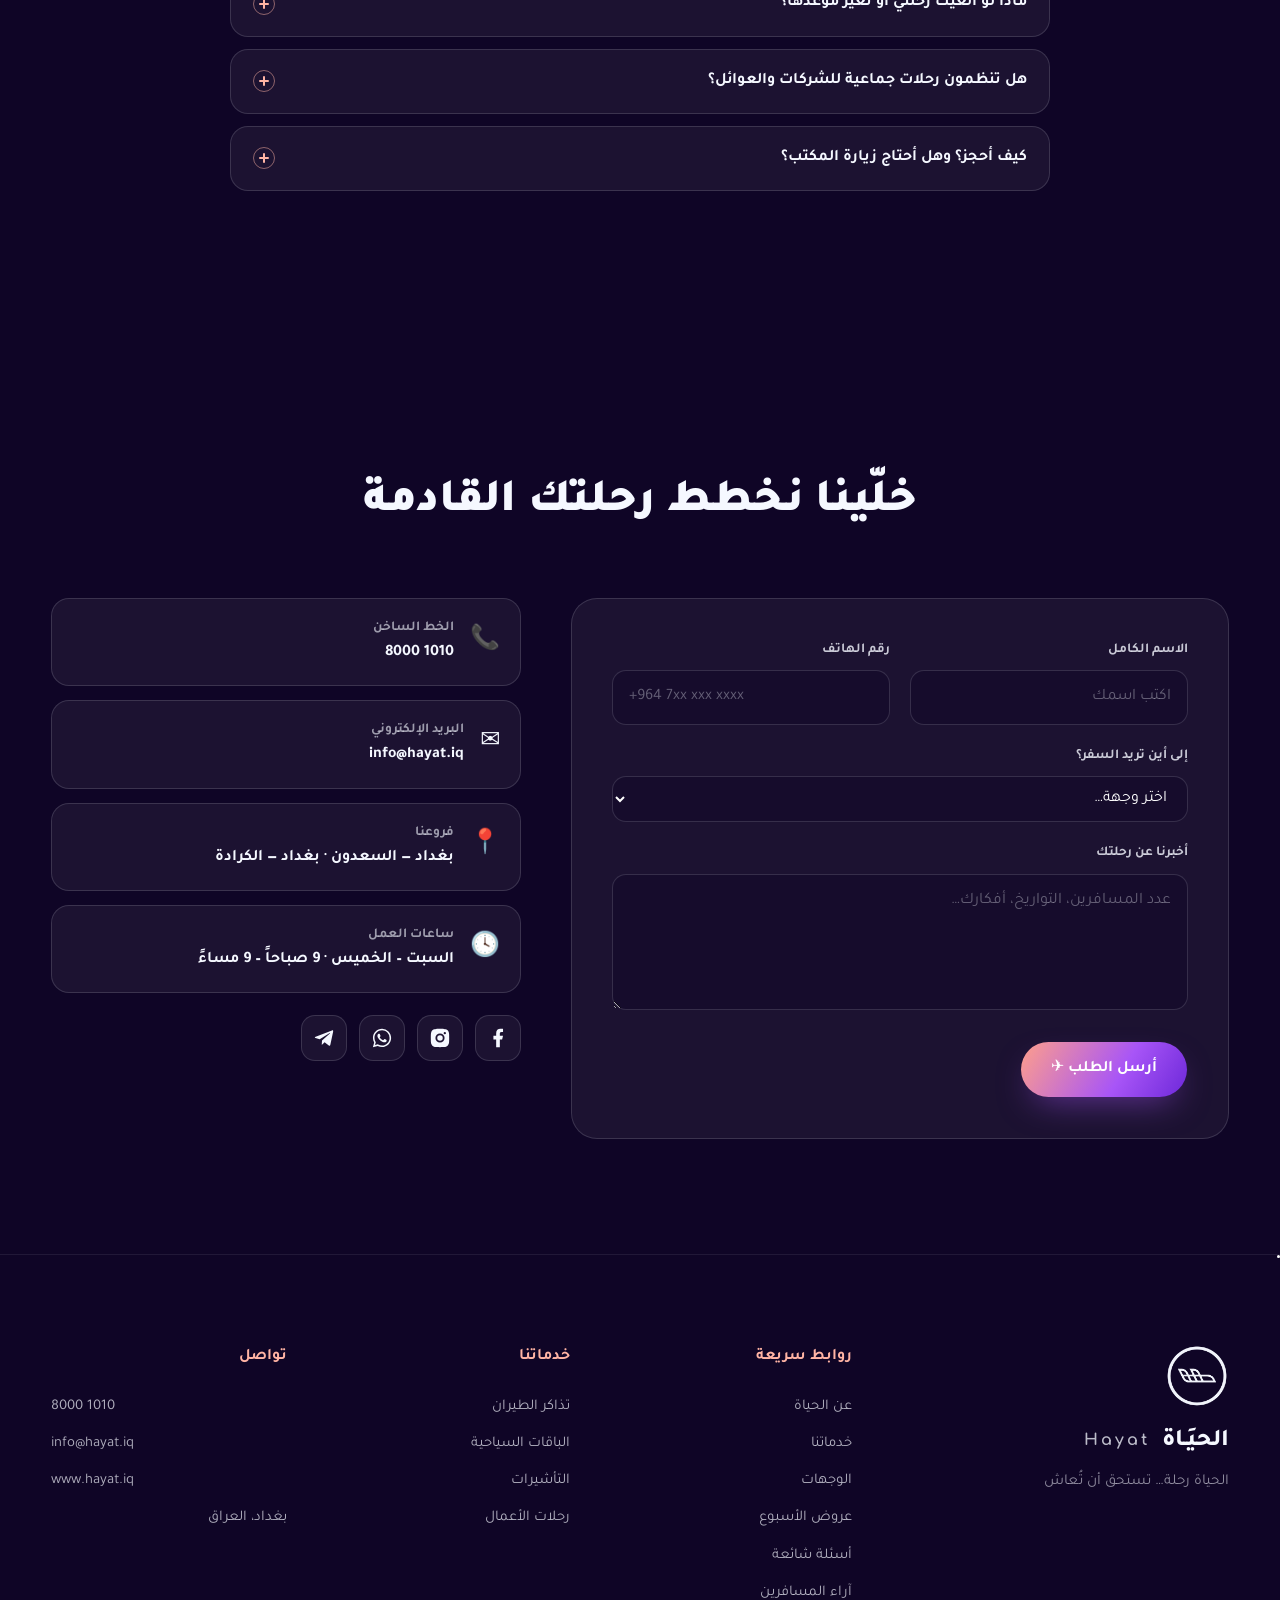
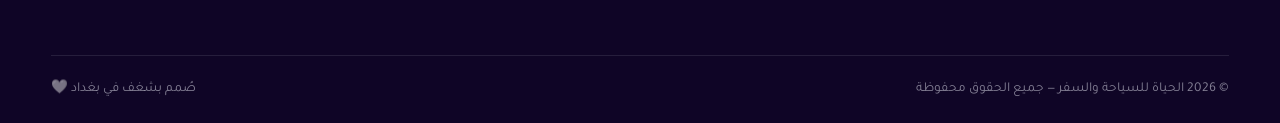
==== commit 334d388b: "Add 9 site-completion features: deals, WhatsApp, FAQ, gallery, budget tool, day mode, SEO, 404, PWA " ====
--- a/index.html
+++ b/index.html
@@ -8,7 +8,60 @@
 <meta property="og:title" content="الحيَـاة | Hayat Travel &amp; Tourism">
 <meta property="og:description" content="الحياة رحلة… تستحق أن تُعاش. وكالة سفر عراقية رائدة منذ 2019.">
 <meta property="og:type" content="website">
+<meta property="og:url" content="https://www.hayat.iq/">
+<meta property="og:image" content="https://www.hayat.iq/imgs/og-image.jpg">
+<meta property="og:image:width" content="1200">
+<meta property="og:image:height" content="630">
+<meta property="og:locale" content="ar_IQ">
+<meta name="twitter:card" content="summary_large_image">
+<meta name="twitter:title" content="الحيَـاة | Hayat Travel &amp; Tourism">
+<meta name="twitter:description" content="الحياة رحلة… تستحق أن تُعاش. وكالة سفر عراقية رائدة منذ 2019.">
+<meta name="twitter:image" content="https://www.hayat.iq/imgs/og-image.jpg">
+<meta name="theme-color" content="#250353">
+<link rel="canonical" href="https://www.hayat.iq/">
+<link rel="manifest" href="manifest.json">
 <link rel="icon" type="image/png" href="imgs/ico-logo.png">
+<link rel="apple-touch-icon" href="imgs/icon-192.png">
+<script type="application/ld+json">
+{
+  "@context": "https://schema.org",
+  "@type": "TravelAgency",
+  "name": "Hayat Travel & Tourism | الحياة للسياحة والسفر",
+  "url": "https://www.hayat.iq/",
+  "logo": "https://www.hayat.iq/imgs/ico-logo.png",
+  "image": "https://www.hayat.iq/imgs/og-image.jpg",
+  "slogan": "الحياة رحلة… تستحق أن تُعاش",
+  "foundingDate": "2019",
+  "telephone": "+964-800-01010",
+  "email": "info@hayat.iq",
+  "address": {
+    "@type": "PostalAddress",
+    "streetAddress": "شارع السعدون",
+    "addressLocality": "بغداد",
+    "addressCountry": "IQ"
+  },
+  "openingHours": "Sa-Th 09:00-21:00",
+  "sameAs": [
+    "https://facebook.com/hayat.iq",
+    "https://instagram.com/hayat.iq",
+    "https://t.me/hayat_iq"
+  ]
+}
+</script>
+<script type="application/ld+json">
+{
+  "@context": "https://schema.org",
+  "@type": "FAQPage",
+  "mainEntity": [
+    {"@type": "Question", "name": "كم أحتاج من الوقت لاستخراج تأشيرة سياحية؟", "acceptedAnswer": {"@type": "Answer", "text": "يختلف حسب الوجهة: تركيا والإمارات عادة 3–7 أيام عمل، دول الشنغن 2–4 أسابيع، وبريطانيا وأمريكا قد تستغرق أطول. نراجع أوراقك مجاناً قبل التقديم."}},
+    {"@type": "Question", "name": "هل يمكنني الدفع بالتقسيط؟", "acceptedAnswer": {"@type": "Answer", "text": "نعم، خطط دفع مرنة على دفعتين أو ثلاث للباقات المختارة مع إمكانية الحجز بعربون بسيط."}},
+    {"@type": "Question", "name": "ماذا يشمل سعر الباقة السياحية؟", "acceptedAnswer": {"@type": "Answer", "text": "الطيران ذهاباً وإياباً، الإقامة، التنقلات من وإلى المطار، والجولات المذكورة في البرنامج — بدون رسوم خفية."}},
+    {"@type": "Question", "name": "ماذا لو أُلغيت رحلتي أو تغيّر موعدها؟", "acceptedAnswer": {"@type": "Answer", "text": "فريقنا يتابع حجزك على مدار الساعة: نتواصل مع شركة الطيران فوراً ونعيد الجدولة أو نؤمّن بديلاً مناسباً."}},
+    {"@type": "Question", "name": "هل تنظمون رحلات جماعية للشركات والعوائل؟", "acceptedAnswer": {"@type": "Answer", "text": "نعم، من مؤتمرات الشركات إلى رحلات العوائل والمجاميع الطلابية ببرامج كاملة وأسعار جماعية خاصة."}},
+    {"@type": "Question", "name": "كيف أحجز؟ وهل أحتاج زيارة المكتب؟", "acceptedAnswer": {"@type": "Answer", "text": "احجز عبر واتساب أو الخط الساخن 8000 1010 أو نموذج الموقع وأرسل مستنداتك إلكترونياً، أو زر فروعنا في السعدون والكرادة."}}
+  ]
+}
+</script>
 <link rel="preconnect" href="https://fonts.googleapis.com">
 <link rel="preconnect" href="https://fonts.gstatic.com" crossorigin>
 <link href="https://fonts.googleapis.com/css2?family=Tajawal:wght@300;400;500;700;800;900&family=Poppins:wght@300;400;500;600;700&family=Comfortaa:wght@400;600;700&display=swap" rel="stylesheet">
@@ -63,6 +116,10 @@
       <a href="#contact" class="nav-link" data-ar="تواصل" data-en="Contact">تواصل</a>
     </nav>
     <div class="nav-actions">
+      <button class="theme-btn" id="themeBtn" aria-label="التبديل بين الوضع النهاري والليلي">
+        <svg class="ico-moon" viewBox="0 0 24 24" fill="none" stroke="currentColor" stroke-width="2" stroke-linecap="round" stroke-linejoin="round" aria-hidden="true"><path d="M12 3a6 6 0 0 0 9 9a9 9 0 1 1-9-9Z"/></svg>
+        <svg class="ico-sun" viewBox="0 0 24 24" fill="none" stroke="currentColor" stroke-width="2" stroke-linecap="round" stroke-linejoin="round" aria-hidden="true"><circle cx="12" cy="12" r="4"/><path d="M12 2v2m0 16v2M4.9 4.9l1.4 1.4m11.4 11.4 1.4 1.4M2 12h2m16 0h2M4.9 19.1l1.4-1.4M17.7 6.3l1.4-1.4"/></svg>
+      </button>
       <button class="lang-btn" id="langBtn" aria-label="Switch language">EN</button>
       <a href="#contact" class="btn btn-primary btn-sm" data-ar="احجز الآن" data-en="Book Now">احجز الآن</a>
       <button class="burger" id="burger" aria-label="القائمة" aria-expanded="false">
@@ -829,6 +886,87 @@
   </div>
 </section>
 
+<!-- ══════════ WEEKLY OFFERS + COUNTDOWN ══════════ -->
+<section class="offers section" id="offers" data-sky="night">
+  <div class="container">
+    <div class="section-head">
+      <span class="eyebrow reveal" data-ar="🔥 تنتهي قريباً" data-en="🔥 Ending soon">🔥 تنتهي قريباً</span>
+      <h2 class="h2 reveal d1" data-ar="صفقات الأسبوع الحصرية" data-en="This week's exclusive deals">صفقات الأسبوع الحصرية</h2>
+      <p class="section-sub reveal d2" data-ar="أسعار خاصة تتجدد كل أسبوع — احجز مقعدك قبل أن يفوتك الإقلاع" data-en="Special fares refreshed every week — grab your seat before take-off">أسعار خاصة تتجدد كل أسبوع — احجز مقعدك قبل أن يفوتك الإقلاع</p>
+    </div>
+
+    <div class="countdown reveal" id="countdown" role="timer" aria-label="الوقت المتبقي على انتهاء العروض">
+      <div class="cd-box"><b id="cdD">00</b><span data-ar="يوم" data-en="Days">يوم</span></div>
+      <i class="cd-sep">:</i>
+      <div class="cd-box"><b id="cdH">00</b><span data-ar="ساعة" data-en="Hours">ساعة</span></div>
+      <i class="cd-sep">:</i>
+      <div class="cd-box"><b id="cdM">00</b><span data-ar="دقيقة" data-en="Minutes">دقيقة</span></div>
+      <i class="cd-sep">:</i>
+      <div class="cd-box"><b id="cdS">00</b><span data-ar="ثانية" data-en="Seconds">ثانية</span></div>
+    </div>
+
+    <div class="offers-grid">
+      <article class="offer-card reveal">
+        <span class="offer-tag" data-ar="وفّر $50" data-en="Save $50">وفّر $50</span>
+        <h3 data-ar="إسطنبول الساحرة" data-en="Magical Istanbul">إسطنبول الساحرة</h3>
+        <p data-ar="5 أيام · طيران + فندق 4★ + جولة البوسفور" data-en="5 days · flight + 4★ hotel + Bosphorus tour">5 أيام · طيران + فندق 4★ + جولة البوسفور</p>
+        <div class="offer-price"><s>$499</s><b>$449</b></div>
+        <a href="#contact" class="btn btn-primary btn-sm" data-ar="احجز العرض ✈" data-en="Book the deal ✈">احجز العرض ✈</a>
+      </article>
+      <article class="offer-card offer-hot reveal d1">
+        <span class="offer-tag" data-ar="الأكثر طلباً 🔥" data-en="Hottest 🔥">الأكثر طلباً 🔥</span>
+        <h3 data-ar="دبي العائلية" data-en="Family Dubai">دبي العائلية</h3>
+        <p data-ar="4 أيام · طيران + فندق 5★ + تذاكر المدينة الترفيهية" data-en="4 days · flight + 5★ hotel + theme-park tickets">4 أيام · طيران + فندق 5★ + تذاكر المدينة الترفيهية</p>
+        <div class="offer-price"><s>$599</s><b>$529</b></div>
+        <a href="#contact" class="btn btn-primary btn-sm" data-ar="احجز العرض ✈" data-en="Book the deal ✈">احجز العرض ✈</a>
+      </article>
+      <article class="offer-card reveal d2">
+        <span class="offer-tag" data-ar="لشهر العسل 💜" data-en="Honeymoon 💜">لشهر العسل 💜</span>
+        <h3 data-ar="سانتوريني الحالمة" data-en="Dreamy Santorini">سانتوريني الحالمة</h3>
+        <p data-ar="6 أيام · طيران + منتجع إطلالة بحرية + عشاء رومانسي" data-en="6 days · flight + sea-view resort + romantic dinner">6 أيام · طيران + منتجع إطلالة بحرية + عشاء رومانسي</p>
+        <div class="offer-price"><s>$1,299</s><b>$1,099</b></div>
+        <a href="#contact" class="btn btn-primary btn-sm" data-ar="احجز العرض ✈" data-en="Book the deal ✈">احجز العرض ✈</a>
+      </article>
+    </div>
+  </div>
+</section>
+
+<!-- ══════════ BUDGET CALCULATOR ══════════ -->
+<section class="budget section" id="budget" data-sky="night">
+  <div class="container">
+    <div class="section-head">
+      <span class="eyebrow reveal" data-ar="حاسبة الأحلام" data-en="Dream calculator">حاسبة الأحلام</span>
+      <h2 class="h2 reveal d1" data-ar="كم ميزانيتك؟ سنريك أين تطير" data-en="What's your budget? We'll show you where you can fly">كم ميزانيتك؟ سنريك أين تطير</h2>
+    </div>
+    <div class="budget-box reveal d2">
+      <div class="budget-value">
+        <b id="budgetVal" dir="ltr">$800</b>
+        <span data-ar="للفرد الواحد تقريباً" data-en="approx. per person">للفرد الواحد تقريباً</span>
+      </div>
+      <div class="budget-slider" dir="ltr">
+        <input type="range" id="budgetRange" min="300" max="2000" step="50" value="800" aria-label="حدد ميزانيتك بالدولار">
+        <div class="budget-marks"><span>$300</span><span>$2,000</span></div>
+      </div>
+      <p class="budget-count" id="budgetCount"><span data-ar="وجهة بانتظارك ضمن ميزانيتك" data-en="destinations within your budget">وجهة بانتظارك ضمن ميزانيتك</span> <b>7</b></p>
+      <div class="budget-dests" id="budgetDests">
+        <span class="bchip" data-price="399"><b data-ar="بيروت" data-en="Beirut">بيروت</b><i dir="ltr">$399</i></span>
+        <span class="bchip" data-price="449"><b data-ar="إسطنبول" data-en="Istanbul">إسطنبول</b><i dir="ltr">$449</i></span>
+        <span class="bchip" data-price="469"><b data-ar="عمّان" data-en="Amman">عمّان</b><i dir="ltr">$469</i></span>
+        <span class="bchip" data-price="529"><b data-ar="دبي" data-en="Dubai">دبي</b><i dir="ltr">$529</i></span>
+        <span class="bchip" data-price="549"><b data-ar="أنطاليا" data-en="Antalya">أنطاليا</b><i dir="ltr">$549</i></span>
+        <span class="bchip" data-price="649"><b data-ar="مسقط" data-en="Muscat">مسقط</b><i dir="ltr">$649</i></span>
+        <span class="bchip" data-price="699"><b data-ar="تبليسي" data-en="Tbilisi">تبليسي</b><i dir="ltr">$699</i></span>
+        <span class="bchip" data-price="749"><b data-ar="القاهرة" data-en="Cairo">القاهرة</b><i dir="ltr">$749</i></span>
+        <span class="bchip" data-price="1099"><b data-ar="سانتوريني" data-en="Santorini">سانتوريني</b><i dir="ltr">$1,099</i></span>
+        <span class="bchip" data-price="1299"><b data-ar="باريس" data-en="Paris">باريس</b><i dir="ltr">$1,299</i></span>
+        <span class="bchip" data-price="1499"><b data-ar="المالديف" data-en="Maldives">المالديف</b><i dir="ltr">$1,499</i></span>
+        <span class="bchip" data-price="1599"><b data-ar="طوكيو" data-en="Tokyo">طوكيو</b><i dir="ltr">$1,599</i></span>
+      </div>
+      <p class="budget-note" data-ar="* الأسعار تقديرية تشمل الطيران والإقامة — اسألنا عن عرض مفصّل لوجهتك" data-en="* Estimated prices incl. flight & stay — ask us for a detailed quote">* الأسعار تقديرية تشمل الطيران والإقامة — اسألنا عن عرض مفصّل لوجهتك</p>
+    </div>
+  </div>
+</section>
+
 <!-- ══════════ JOURNEY STEPS + BOARDING PASS ══════════ -->
 <section class="journey section" id="journey" data-sky="night">
   <div class="container">
@@ -958,12 +1096,96 @@
   </div>
 </section>
 
+<!-- ══════════ TRAVELER MOMENTS GALLERY ══════════ -->
+<section class="moments section" id="moments" data-sky="night">
+  <div class="container">
+    <div class="section-head">
+      <span class="eyebrow reveal" data-ar="ألبوم الرحلات" data-en="Travel album">ألبوم الرحلات</span>
+      <h2 class="h2 reveal d1" data-ar="لحظات عادت معنا من السماء" data-en="Moments we brought back from the sky">لحظات عادت معنا من السماء</h2>
+    </div>
+    <div class="moments-grid reveal d2">
+      <figure class="moment">
+        <img src="imgs/moment-1.webp" alt="غروب فوق بحر سانتوريني" loading="lazy">
+        <figcaption><b data-ar="غروب سانتوريني" data-en="Santorini sunset">غروب سانتوريني</b><span data-ar="شهر عسل · اليونان" data-en="Honeymoon · Greece">شهر عسل · اليونان</span></figcaption>
+      </figure>
+      <figure class="moment">
+        <img src="imgs/moment-2.webp" alt="أفق مدينة مضاء ليلاً" loading="lazy">
+        <figcaption><b data-ar="أضواء إسطنبول" data-en="Istanbul lights">أضواء إسطنبول</b><span data-ar="رحلة عائلية · تركيا" data-en="Family trip · Türkiye">رحلة عائلية · تركيا</span></figcaption>
+      </figure>
+      <figure class="moment">
+        <img src="imgs/moment-3.webp" alt="كثبان رملية عند الغسق وهلال" loading="lazy">
+        <figcaption><b data-ar="رمال الوهيبة" data-en="Wahiba sands">رمال الوهيبة</b><span data-ar="مغامرة · سلطنة عُمان" data-en="Adventure · Oman">مغامرة · سلطنة عُمان</span></figcaption>
+      </figure>
+      <figure class="moment">
+        <img src="imgs/moment-4.webp" alt="جبال تحت سماء مليئة بالنجوم" loading="lazy">
+        <figcaption><b data-ar="نجوم القوقاز" data-en="Caucasus stars">نجوم القوقاز</b><span data-ar="طبيعة · جورجيا" data-en="Nature · Georgia">طبيعة · جورجيا</span></figcaption>
+      </figure>
+      <figure class="moment">
+        <img src="imgs/moment-5.webp" alt="فوانيس متوهجة في سوق ليلي" loading="lazy">
+        <figcaption><b data-ar="فوانيس طوكيو" data-en="Tokyo lanterns">فوانيس طوكيو</b><span data-ar="رحلة الخريف · اليابان" data-en="Autumn trip · Japan">رحلة الخريف · اليابان</span></figcaption>
+      </figure>
+      <figure class="moment">
+        <img src="imgs/moment-6.webp" alt="جناح الطائرة فوق بحر الغيوم" loading="lazy">
+        <figcaption><b data-ar="مقعد النافذة" data-en="Window seat">مقعد النافذة</b><span data-ar="على متن HYT-2019" data-en="Aboard HYT-2019">على متن HYT-2019</span></figcaption>
+      </figure>
+    </div>
+  </div>
+</section>
+
 <!-- ══════════ CTA BAND ══════════ -->
 <section class="cta-band" data-sky="night">
   <div class="container cta-inner reveal">
     <h2 data-ar="جاهز للإقلاع؟ ✈" data-en="Ready for take-off? ✈">جاهز للإقلاع؟ ✈</h2>
     <p data-ar="لا تؤجل حلمك — مقعدك بانتظارك، ونحن نتكفل بالباقي." data-en="Don't postpone your dream — your seat is waiting, we'll handle the rest.">لا تؤجل حلمك — مقعدك بانتظارك، ونحن نتكفل بالباقي.</p>
     <a href="#contact" class="btn btn-light" data-ar="ابدأ رحلتك الآن" data-en="Start your journey now">ابدأ رحلتك الآن</a>
+  </div>
+</section>
+
+<!-- ══════════ FAQ ══════════ -->
+<section class="faq section" id="faq" data-sky="night">
+  <div class="container">
+    <div class="section-head">
+      <span class="eyebrow reveal" data-ar="أسئلة شائعة" data-en="FAQ">أسئلة شائعة</span>
+      <h2 class="h2 reveal d1" data-ar="كل ما تريد معرفته قبل الإقلاع" data-en="Everything you need to know before take-off">كل ما تريد معرفته قبل الإقلاع</h2>
+    </div>
+    <div class="faq-list reveal d2">
+      <div class="faq-item">
+        <button class="faq-q" type="button" aria-expanded="false">
+          <span data-ar="كم أحتاج من الوقت لاستخراج تأشيرة سياحية؟" data-en="How long does a tourist visa take?">كم أحتاج من الوقت لاستخراج تأشيرة سياحية؟</span><i aria-hidden="true"></i>
+        </button>
+        <div class="faq-a"><p data-ar="يختلف حسب الوجهة: تركيا والإمارات عادة 3–7 أيام عمل، دول الشنغن 2–4 أسابيع، وبريطانيا وأمريكا قد تستغرق أطول. نراجع أوراقك مجاناً قبل التقديم لرفع فرص القبول من المرة الأولى." data-en="It depends on the destination: Türkiye and the UAE usually take 3–7 working days, Schengen 2–4 weeks, while the UK and USA can take longer. We review your documents for free before applying to maximize first-try approval.">يختلف حسب الوجهة: تركيا والإمارات عادة 3–7 أيام عمل، دول الشنغن 2–4 أسابيع، وبريطانيا وأمريكا قد تستغرق أطول. نراجع أوراقك مجاناً قبل التقديم لرفع فرص القبول من المرة الأولى.</p></div>
+      </div>
+      <div class="faq-item">
+        <button class="faq-q" type="button" aria-expanded="false">
+          <span data-ar="هل يمكنني الدفع بالتقسيط؟" data-en="Can I pay in installments?">هل يمكنني الدفع بالتقسيط؟</span><i aria-hidden="true"></i>
+        </button>
+        <div class="faq-a"><p data-ar="نعم! نوفر خطط دفع مرنة على دفعتين أو ثلاث للباقات السياحية المختارة، مع إمكانية حجز مقعدك بعربون بسيط وتسديد الباقي قبل موعد السفر." data-en="Yes! We offer flexible two- or three-installment plans on selected packages — reserve your seat with a small deposit and settle the rest before departure.">نعم! نوفر خطط دفع مرنة على دفعتين أو ثلاث للباقات السياحية المختارة، مع إمكانية حجز مقعدك بعربون بسيط وتسديد الباقي قبل موعد السفر.</p></div>
+      </div>
+      <div class="faq-item">
+        <button class="faq-q" type="button" aria-expanded="false">
+          <span data-ar="ماذا يشمل سعر الباقة السياحية؟" data-en="What does a package price include?">ماذا يشمل سعر الباقة السياحية؟</span><i aria-hidden="true"></i>
+        </button>
+        <div class="faq-a"><p data-ar="تذاكر الطيران ذهاباً وإياباً، الإقامة الفندقية، التنقلات من وإلى المطار، والجولات المذكورة في البرنامج — بدون أي رسوم خفية. أي إضافات اختيارية نوضحها لك بشفافية قبل الحجز." data-en="Round-trip flights, hotel stay, airport transfers, and all tours listed in the itinerary — no hidden fees. Any optional extras are clearly explained before you book.">تذاكر الطيران ذهاباً وإياباً، الإقامة الفندقية، التنقلات من وإلى المطار، والجولات المذكورة في البرنامج — بدون أي رسوم خفية. أي إضافات اختيارية نوضحها لك بشفافية قبل الحجز.</p></div>
+      </div>
+      <div class="faq-item">
+        <button class="faq-q" type="button" aria-expanded="false">
+          <span data-ar="ماذا لو أُلغيت رحلتي أو تغيّر موعدها؟" data-en="What if my flight is cancelled or rescheduled?">ماذا لو أُلغيت رحلتي أو تغيّر موعدها؟</span><i aria-hidden="true"></i>
+        </button>
+        <div class="faq-a"><p data-ar="فريقنا يتابع حجزك على مدار الساعة: نتواصل مع شركة الطيران فوراً، نعيد الجدولة أو نؤمّن بديلاً مناسباً، ونتابع معك خطوة بخطوة حتى تصل — هذا جزء من وعد «دعم 24/7»." data-en="Our team monitors your booking around the clock: we contact the airline immediately, rebook or arrange a suitable alternative, and stay with you step by step — that's part of our 24/7 care promise.">فريقنا يتابع حجزك على مدار الساعة: نتواصل مع شركة الطيران فوراً، نعيد الجدولة أو نؤمّن بديلاً مناسباً، ونتابع معك خطوة بخطوة حتى تصل — هذا جزء من وعد «دعم 24/7».</p></div>
+      </div>
+      <div class="faq-item">
+        <button class="faq-q" type="button" aria-expanded="false">
+          <span data-ar="هل تنظمون رحلات جماعية للشركات والعوائل؟" data-en="Do you organize group trips for companies and families?">هل تنظمون رحلات جماعية للشركات والعوائل؟</span><i aria-hidden="true"></i>
+        </button>
+        <div class="faq-a"><p data-ar="بالتأكيد — من مؤتمرات الشركات وفعاليات الفرق إلى رحلات العوائل الكبيرة والمجاميع الطلابية، نصمم برنامجاً كاملاً بأسعار جماعية خاصة ومرافق يتحدث العربية عند الحاجة." data-en="Absolutely — from corporate conferences and team events to big family trips and student groups, we design a full program with special group rates and an Arabic-speaking escort when needed.">بالتأكيد — من مؤتمرات الشركات وفعاليات الفرق إلى رحلات العوائل الكبيرة والمجاميع الطلابية، نصمم برنامجاً كاملاً بأسعار جماعية خاصة ومرافق يتحدث العربية عند الحاجة.</p></div>
+      </div>
+      <div class="faq-item">
+        <button class="faq-q" type="button" aria-expanded="false">
+          <span data-ar="كيف أحجز؟ وهل أحتاج زيارة المكتب؟" data-en="How do I book? Do I need to visit the office?">كيف أحجز؟ وهل أحتاج زيارة المكتب؟</span><i aria-hidden="true"></i>
+        </button>
+        <div class="faq-a"><p data-ar="لا تحتاج زيارة المكتب: احجز عبر واتساب أو الاتصال بالخط الساخن 8000 1010 أو نموذج الموقع، وأرسل مستنداتك إلكترونياً. وإن أحببت القهوة والحديث وجهاً لوجه — فروعنا في السعدون والكرادة بانتظارك." data-en="No office visit needed: book via WhatsApp, our 8000 1010 hotline, or the website form, and send your documents digitally. And if you prefer coffee and a face-to-face chat — our Saadoun and Karrada branches await you.">لا تحتاج زيارة المكتب: احجز عبر واتساب أو الاتصال بالخط الساخن 8000 1010 أو نموذج الموقع، وأرسل مستنداتك إلكترونياً. وإن أحببت القهوة والحديث وجهاً لوجه — فروعنا في السعدون والكرادة بانتظارك.</p></div>
+      </div>
+    </div>
   </div>
 </section>
 
@@ -1050,6 +1272,8 @@
         <a href="#about" data-ar="عن الحياة" data-en="About">عن الحياة</a>
         <a href="#services" data-ar="خدماتنا" data-en="Services">خدماتنا</a>
         <a href="#destinations" data-ar="الوجهات" data-en="Destinations">الوجهات</a>
+        <a href="#offers" data-ar="عروض الأسبوع" data-en="Weekly deals">عروض الأسبوع</a>
+        <a href="#faq" data-ar="أسئلة شائعة" data-en="FAQ">أسئلة شائعة</a>
         <a href="#testimonials" data-ar="آراء المسافرين" data-en="Stories">آراء المسافرين</a>
       </div>
       <div class="footer-col">
@@ -1074,6 +1298,13 @@
   </div>
 </footer>
 
+<!-- WhatsApp floating button -->
+<a class="wa-float" href="https://wa.me/9647800001010?text=%D9%85%D8%B1%D8%AD%D8%A8%D8%A7%D9%8B%20%D9%81%D8%B1%D9%8A%D9%82%20%D8%A7%D9%84%D8%AD%D9%8A%D8%A7%D8%A9%20%E2%9C%88%EF%B8%8F%20%D8%A3%D8%B1%D9%8A%D8%AF%20%D8%A7%D9%84%D8%A7%D8%B3%D8%AA%D9%81%D8%B3%D8%A7%D8%B1%20%D8%B9%D9%86%20%D8%B1%D8%AD%D9%84%D8%A9" target="_blank" rel="noopener" aria-label="تواصل معنا عبر واتساب">
+  <span class="wa-ring" aria-hidden="true"></span>
+  <svg viewBox="0 0 24 24" aria-hidden="true"><path fill="currentColor" d="M19.05 4.91A9.816 9.816 0 0 0 12.04 2c-5.46 0-9.91 4.45-9.91 9.91c0 1.75.46 3.45 1.32 4.95L2.05 22l5.25-1.38c1.45.79 3.08 1.21 4.74 1.21c5.46 0 9.91-4.45 9.91-9.91c0-2.65-1.03-5.14-2.9-7.01m-7.01 15.24c-1.48 0-2.93-.4-4.2-1.15l-.3-.18l-3.12.82l.83-3.04l-.2-.31a8.264 8.264 0 0 1-1.26-4.38c0-4.54 3.7-8.24 8.24-8.24c2.2 0 4.27.86 5.82 2.42a8.183 8.183 0 0 1 2.41 5.83c.02 4.54-3.68 8.23-8.22 8.23m4.52-6.16c-.25-.12-1.47-.72-1.69-.81c-.23-.08-.39-.12-.56.12c-.17.25-.64.81-.78.97c-.14.17-.29.19-.54.06c-.25-.12-1.05-.39-1.99-1.23c-.74-.66-1.23-1.47-1.38-1.72c-.14-.25-.02-.38.11-.51c.11-.11.25-.29.37-.43s.17-.25.25-.41c.08-.17.04-.31-.02-.43s-.56-1.34-.76-1.84c-.2-.48-.41-.42-.56-.43h-.48c-.17 0-.43.06-.66.31c-.22.25-.86.85-.86 2.07s.89 2.4 1.01 2.56c.12.17 1.75 2.67 4.23 3.74c.59.26 1.05.41 1.41.52c.59.19 1.13.16 1.56.1c.48-.07 1.47-.6 1.67-1.18c.21-.58.21-1.07.14-1.18s-.22-.16-.47-.28"/></svg>
+  <b class="wa-label" data-ar="تحدث معنا" data-en="Chat with us">تحدث معنا</b>
+</a>
+
 <!-- back to top -->
 <button class="to-top" id="toTop" aria-label="العودة للأعلى">
   <svg viewBox="0 0 24 24"><path fill="currentColor" d="M21 16v-2l-8-5V3.5A1.5 1.5 0 0 0 11.5 2A1.5 1.5 0 0 0 10 3.5V9l-8 5v2l8-2.5V19l-2 1.5V22l3.5-1l3.5 1v-1.5L13 19v-5.5z"/></svg>
--- a/css/style.css
+++ b/css/style.css
@@ -602,6 +602,107 @@
 .dest-more a{color:var(--sunset);font-weight:800;border-bottom:2px dashed rgba(255,180,164,.5);transition:.3s}
 .dest-more a:hover{color:#fff;border-color:#fff}
 
+/* ═══════════ OFFERS + COUNTDOWN ═══════════ */
+.countdown{
+  display:flex;align-items:center;justify-content:center;gap:10px;
+  margin-bottom:clamp(34px,4vw,50px);
+}
+.cd-box{
+  min-width:86px;text-align:center;padding:16px 10px 12px;border-radius:18px;
+  background:linear-gradient(160deg,rgba(139,92,246,.16),rgba(255,180,164,.08));
+  border:1px solid var(--card-border);
+}
+.cd-box b{
+  display:block;font-family:var(--font-en);font-size:clamp(1.7rem,3.4vw,2.5rem);
+  font-weight:700;line-height:1.1;font-variant-numeric:tabular-nums;
+  background:var(--grad-brand);-webkit-background-clip:text;background-clip:text;color:transparent;
+}
+.cd-box span{font-size:.78rem;color:rgba(245,248,255,.6);font-weight:600}
+.cd-sep{font-style:normal;font-family:var(--font-en);font-size:1.6rem;font-weight:700;color:rgba(245,248,255,.35);animation:cdblink 1s steps(2,jump-none) infinite}
+@keyframes cdblink{50%{opacity:.2}}
+@media(max-width:560px){.cd-box{min-width:64px;padding:12px 6px 9px}.countdown{gap:6px}}
+
+.offers-grid{display:grid;grid-template-columns:repeat(3,1fr);gap:22px}
+@media(max-width:960px){.offers-grid{grid-template-columns:1fr}}
+.offer-card{
+  position:relative;text-align:center;padding:34px 26px 30px;border-radius:24px;overflow:hidden;
+  background:var(--card-dark);border:1px solid var(--card-border);
+  transition:transform .45s var(--ease-out),border-color .45s,box-shadow .45s;
+}
+.offer-card::after{ /* shine sweep */
+  content:"";position:absolute;top:0;bottom:0;width:40%;inset-inline-start:-60%;
+  background:linear-gradient(100deg,transparent,rgba(255,255,255,.09),transparent);
+  transform:skewX(-18deg);transition:inset-inline-start .7s ease;pointer-events:none;
+}
+.offer-card:hover{transform:translateY(-8px);border-color:rgba(255,180,164,.5);box-shadow:0 30px 56px -26px rgba(0,0,0,.7)}
+.offer-card:hover::after{inset-inline-start:120%}
+.offer-hot{
+  border-color:rgba(255,180,164,.55);
+  background:linear-gradient(165deg,rgba(255,180,164,.12),rgba(139,92,246,.14));
+  box-shadow:0 24px 50px -24px rgba(255,142,118,.35);
+}
+.offer-tag{
+  display:inline-block;font-size:.75rem;font-weight:800;padding:6px 14px;border-radius:99px;
+  background:rgba(255,180,164,.14);border:1px solid rgba(255,180,164,.35);color:var(--sunset);
+  margin-bottom:16px;
+}
+.offer-card h3{font-size:1.3rem;margin-bottom:8px}
+.offer-card>p{font-size:.9rem;color:rgba(245,248,255,.65);min-height:2.8em}
+.offer-price{display:flex;align-items:baseline;justify-content:center;gap:12px;margin-block:16px 20px;font-family:var(--font-en)}
+.offer-price s{color:rgba(245,248,255,.4);font-size:1.05rem}
+.offer-price b{
+  font-size:2.1rem;font-weight:700;
+  background:var(--grad-brand);-webkit-background-clip:text;background-clip:text;color:transparent;
+}
+
+/* ═══════════ BUDGET CALCULATOR ═══════════ */
+.budget-box{
+  max-width:820px;margin-inline:auto;text-align:center;
+  background:var(--card-dark);border:1px solid var(--card-border);border-radius:28px;
+  padding:clamp(28px,4vw,46px);
+}
+.budget-value b{
+  display:block;font-family:var(--font-en);font-size:clamp(2.4rem,5vw,3.6rem);font-weight:700;
+  background:var(--grad-brand);-webkit-background-clip:text;background-clip:text;color:transparent;
+  line-height:1.1;font-variant-numeric:tabular-nums;
+}
+.budget-value span{font-size:.9rem;color:rgba(245,248,255,.6)}
+.budget-slider{margin:26px auto 6px;max-width:560px}
+#budgetRange{
+  -webkit-appearance:none;appearance:none;width:100%;height:8px;border-radius:99px;outline:none;
+  background:linear-gradient(90deg,var(--sunset) var(--fill,30%),rgba(245,248,255,.15) var(--fill,30%));
+  cursor:pointer;
+}
+#budgetRange::-webkit-slider-thumb{
+  -webkit-appearance:none;width:26px;height:26px;border-radius:50%;
+  background:var(--grad-btn);border:3px solid #fff;
+  box-shadow:0 6px 18px -4px rgba(168,85,247,.7);
+  transition:transform .2s var(--ease-spring);
+}
+#budgetRange::-webkit-slider-thumb:hover{transform:scale(1.15)}
+#budgetRange::-moz-range-thumb{
+  width:22px;height:22px;border-radius:50%;background:var(--grad-btn);
+  border:3px solid #fff;box-shadow:0 6px 18px -4px rgba(168,85,247,.7);cursor:pointer;
+}
+.budget-marks{display:flex;justify-content:space-between;font-family:var(--font-en);font-size:.75rem;color:rgba(245,248,255,.45);margin-top:8px}
+.budget-count{margin-top:20px;font-size:.95rem;color:rgba(245,248,255,.7)}
+.budget-count b{font-family:var(--font-en);font-size:1.2rem;color:var(--sunset);margin-inline-start:4px}
+.budget-dests{display:flex;flex-wrap:wrap;justify-content:center;gap:10px;margin-top:18px}
+.bchip{
+  display:inline-flex;align-items:center;gap:8px;padding:9px 16px;border-radius:99px;
+  border:1px solid var(--card-border);background:rgba(15,5,38,.35);
+  transition:all .35s var(--ease-out);
+}
+.bchip b{font-size:.9rem;font-weight:700}
+.bchip i{font-style:normal;font-family:var(--font-en);font-size:.75rem;color:rgba(245,248,255,.55)}
+.bchip.off{opacity:.28;filter:grayscale(.8);transform:scale(.94)}
+.bchip.on{
+  border-color:rgba(255,180,164,.5);
+  background:linear-gradient(140deg,rgba(255,180,164,.14),rgba(139,92,246,.14));
+  box-shadow:0 8px 20px -10px rgba(255,142,118,.4);
+}
+.budget-note{margin-top:20px;font-size:.78rem;color:rgba(245,248,255,.45)}
+
 /* ═══════════ JOURNEY / ROUTE ═══════════ */
 .route{position:relative;margin-top:10px}
 .route-path{position:absolute;inset-inline:0;top:-30px;width:100%;height:160px;color:rgba(255,180,164,.4)}
@@ -713,6 +814,56 @@
 .t-dotbtn{width:10px;height:10px;border-radius:99px;background:rgba(245,248,255,.25);transition:.35s}
 .t-dotbtn.is-active{width:30px;background:var(--grad-brand)}
 
+/* ═══════════ FAQ ═══════════ */
+.faq-list{max-width:820px;margin-inline:auto;display:flex;flex-direction:column;gap:12px}
+.faq-item{
+  background:var(--card-dark);border:1px solid var(--card-border);border-radius:18px;
+  overflow:hidden;transition:border-color .35s,background .35s;
+}
+.faq-item.open{border-color:rgba(255,180,164,.45);background:rgba(255,255,255,.07)}
+.faq-q{
+  width:100%;display:flex;align-items:center;justify-content:space-between;gap:16px;
+  text-align:start;font-weight:700;font-size:1rem;padding:18px 22px;
+}
+.faq-q span{flex:1}
+.faq-q i{
+  position:relative;width:22px;height:22px;flex:none;border-radius:50%;
+  border:1.5px solid rgba(255,180,164,.5);transition:transform .4s var(--ease-spring),background .3s;
+}
+.faq-q i::before,.faq-q i::after{
+  content:"";position:absolute;top:50%;left:50%;translate:-50% -50%;
+  background:var(--sunset);border-radius:2px;transition:.3s;
+}
+.faq-q i::before{width:10px;height:2px}
+.faq-q i::after{width:2px;height:10px}
+.faq-item.open .faq-q i{transform:rotate(135deg);background:rgba(255,180,164,.15)}
+.faq-a{display:grid;grid-template-rows:0fr;transition:grid-template-rows .45s var(--ease-out)}
+.faq-item.open .faq-a{grid-template-rows:1fr}
+.faq-a p{
+  overflow:hidden;font-size:.93rem;line-height:1.9;color:rgba(245,248,255,.7);
+  padding-inline:22px;
+}
+.faq-item.open .faq-a p{padding-bottom:20px}
+
+/* ═══════════ MOMENTS GALLERY (masonry) ═══════════ */
+.moments-grid{columns:3 260px;column-gap:18px}
+.moment{
+  position:relative;margin:0 0 18px;border-radius:20px;overflow:hidden;
+  break-inside:avoid;border:1px solid var(--card-border);
+  transform:translateZ(0);
+}
+.moment img{width:100%;height:auto;transition:transform .8s var(--ease-out)}
+.moment:hover img{transform:scale(1.06)}
+.moment figcaption{
+  position:absolute;inset-inline:0;bottom:0;padding:38px 18px 14px;
+  background:linear-gradient(0deg,rgba(15,5,38,.85),transparent);
+  transform:translateY(12px);opacity:0;transition:.45s var(--ease-out);
+}
+.moment:hover figcaption{transform:none;opacity:1}
+.moment figcaption b{display:block;font-size:1rem}
+.moment figcaption span{font-size:.78rem;color:rgba(245,248,255,.65)}
+@media(hover:none){.moment figcaption{transform:none;opacity:1;padding-top:26px}}
+
 /* ═══════════ CTA BAND ═══════════ */
 .cta-band{padding-block:clamp(64px,8vw,110px)}
 .cta-inner{
@@ -802,6 +953,34 @@
   border-top:1px solid rgba(245,248,255,.1);padding-block:22px;font-size:.85rem;color:rgba(245,248,255,.5);
 }
 
+/* WhatsApp float */
+.wa-float{
+  position:fixed;bottom:26px;inset-inline-end:26px;z-index:80;
+  width:58px;height:58px;border-radius:50%;display:grid;place-items:center;
+  background:linear-gradient(140deg,#2BE06E,#128C7E);color:#fff;
+  box-shadow:0 16px 34px -10px rgba(18,140,126,.55);
+  transition:transform .35s var(--ease-spring),box-shadow .35s;
+}
+.wa-float svg{width:30px;height:30px;position:relative;z-index:1}
+.wa-float:hover{transform:translateY(-5px) scale(1.06);box-shadow:0 22px 44px -12px rgba(18,140,126,.7)}
+.wa-ring{
+  position:absolute;inset:0;border-radius:50%;
+  border:2px solid rgba(43,224,110,.7);
+  animation:waring 2.4s ease-out infinite;
+}
+@keyframes waring{
+  0%{transform:scale(1);opacity:.9}
+  70%,100%{transform:scale(1.65);opacity:0}
+}
+.wa-label{
+  position:absolute;inset-inline-end:calc(100% + 12px);top:50%;translate:0 -50%;
+  background:var(--lavender);color:#128C7E;font-size:.8rem;font-weight:800;
+  padding:8px 14px;border-radius:12px;white-space:nowrap;box-shadow:var(--shadow-lg);
+  opacity:0;visibility:hidden;transition:.3s var(--ease-out);pointer-events:none;
+}
+.wa-float:hover .wa-label{opacity:1;visibility:visible}
+@media(max-width:680px){.wa-float{width:54px;height:54px;bottom:20px;inset-inline-end:18px}.wa-label{display:none}}
+
 /* back to top */
 .to-top{
   position:fixed;bottom:26px;inset-inline-start:26px;z-index:80;
@@ -825,6 +1004,73 @@
 html[dir="rtl"] .toast{translate:50% 24px}
 .toast.show{opacity:1;visibility:visible;translate:-50% 0}
 html[dir="rtl"] .toast.show{translate:50% 0}
+
+/* ═══════════ DAY MODE ═══════════
+   The hero keeps its cinematic stratosphere; everything after it
+   switches to a bright lavender daylight palette. */
+.theme-btn{
+  position:relative;width:38px;height:38px;border:1.5px solid currentColor;border-radius:50%;
+  display:grid;place-items:center;opacity:.85;transition:opacity .3s,background .3s,transform .4s var(--ease-spring);
+}
+.theme-btn:hover{opacity:1;background:rgba(255,255,255,.12);transform:rotate(20deg)}
+.theme-btn svg{width:18px;height:18px}
+.theme-btn .ico-sun{display:none}
+body.day .theme-btn .ico-sun{display:block}
+body.day .theme-btn .ico-moon{display:none}
+
+body.day{
+  color:var(--ink);
+  --card-dark:rgba(37,3,83,.05);
+  --card-border:rgba(37,3,83,.14);
+}
+body.day .sky-dusk,body.day .sky-night{
+  background:linear-gradient(180deg,#F3F6FF 0%,#EFE9FB 46%,#FFE9E2 100%);
+}
+body.day #stars,body.day .glow,body.day .footer-stars{opacity:0 !important}
+
+/* nav: stays light over the dark hero, flips when scrolled onto day surfaces */
+body.day .nav:not(.scrolled){color:var(--lavender)}
+body.day .nav.scrolled{background:rgba(245,248,255,.86);color:var(--ink);box-shadow:0 10px 36px -20px rgba(37,3,83,.35)}
+body.day .nav.scrolled .brand-logo-ondark{display:none}
+body.day .nav.scrolled .brand-logo-onlight{display:block}
+body.day .nav.scrolled .nav-link::after{background:var(--grad-brand)}
+
+/* secondary text goes ink */
+body.day :is(.section-sub,.lead,.vm-card p,.service-card p,.dest-meta,.dest-more,
+  .r-step p,.value-card p,.chip small,.t-slide footer span,.faq-a p,
+  .budget-value span,.budget-count,.budget-note,.budget-marks,.cd-box span,
+  .offer-card>p,.stat span,.t-step p,.partners-label,.marquee-track span,
+  .footer-tag,.footer-col a,.footer-col span,.footer-bottom,.bchip i,
+  .c-card b,.f-field label){color:rgba(28,15,63,.72)}
+body.day .t-slide p{color:rgba(28,15,63,.85)}
+body.day .price{color:var(--purple)}
+body.day .offer-price s{color:rgba(28,15,63,.4)}
+
+/* warm accents need more contrast on light */
+body.day :is(.eyebrow,.vm-card h3,.value-card h3,.footer-col h4,.dest-country,
+  .t-slide footer b,.t-step b,.budget-count b){color:#C94F44}
+body.day .eyebrow{background:rgba(217,100,90,.08);border-color:rgba(217,100,90,.3)}
+body.day .dest-cta{color:#C94F44;border-color:rgba(201,79,68,.45)}
+body.day .dest-cta:hover{background:#C94F44;color:#fff}
+
+/* surfaces */
+body.day .stat{background:rgba(255,255,255,.6)}
+body.day .bchip{background:rgba(255,255,255,.65)}
+body.day .t-dot{background:#fff}
+body.day .t-dotbtn{background:rgba(37,3,83,.2)}
+body.day .marquee{-webkit-mask-image:linear-gradient(90deg,transparent,#000 12%,#000 88%,transparent);mask-image:linear-gradient(90deg,transparent,#000 12%,#000 88%,transparent)}
+body.day .cloud-divider{color:#F3F6FF}
+body.day .dest-foot{border-top-color:rgba(37,3,83,.15)}
+body.day .footer{border-top-color:rgba(37,3,83,.1)}
+body.day .footer-bottom{border-top-color:rgba(37,3,83,.12)}
+
+/* contact form fields */
+body.day .f-field input,body.day .f-field select,body.day .f-field textarea{
+  background:#fff;border-color:rgba(37,3,83,.16);color:var(--purple);
+}
+body.day .f-field input::placeholder,body.day .f-field textarea::placeholder{color:rgba(28,15,63,.4)}
+body.day .f-field select option{background:#fff;color:var(--ink)}
+body.day #budgetRange{background:linear-gradient(90deg,#E8836F var(--fill,30%),rgba(37,3,83,.14) var(--fill,30%))}
 
 /* ═══════════ REVEAL SYSTEM ═══════════ */
 .reveal{opacity:0;transform:translateY(34px);transition:opacity .8s ease,transform .8s var(--ease-out)}
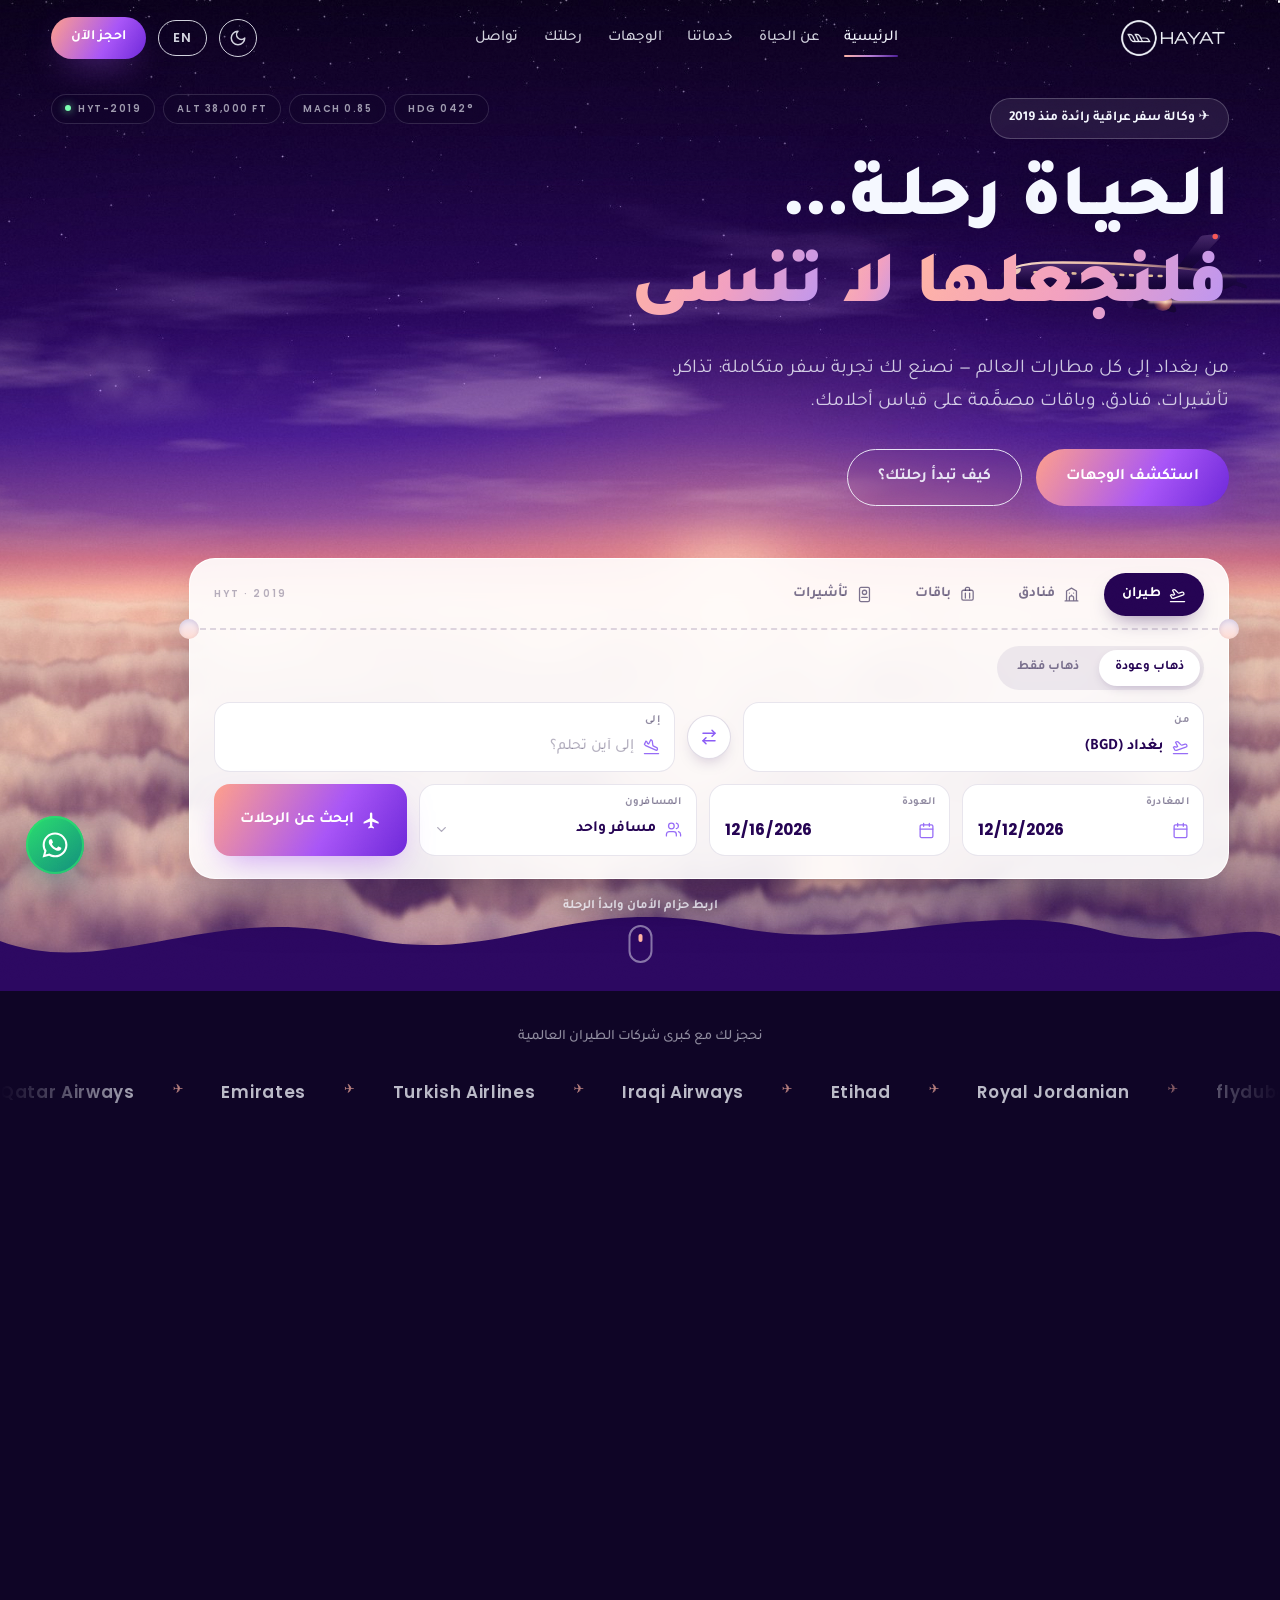
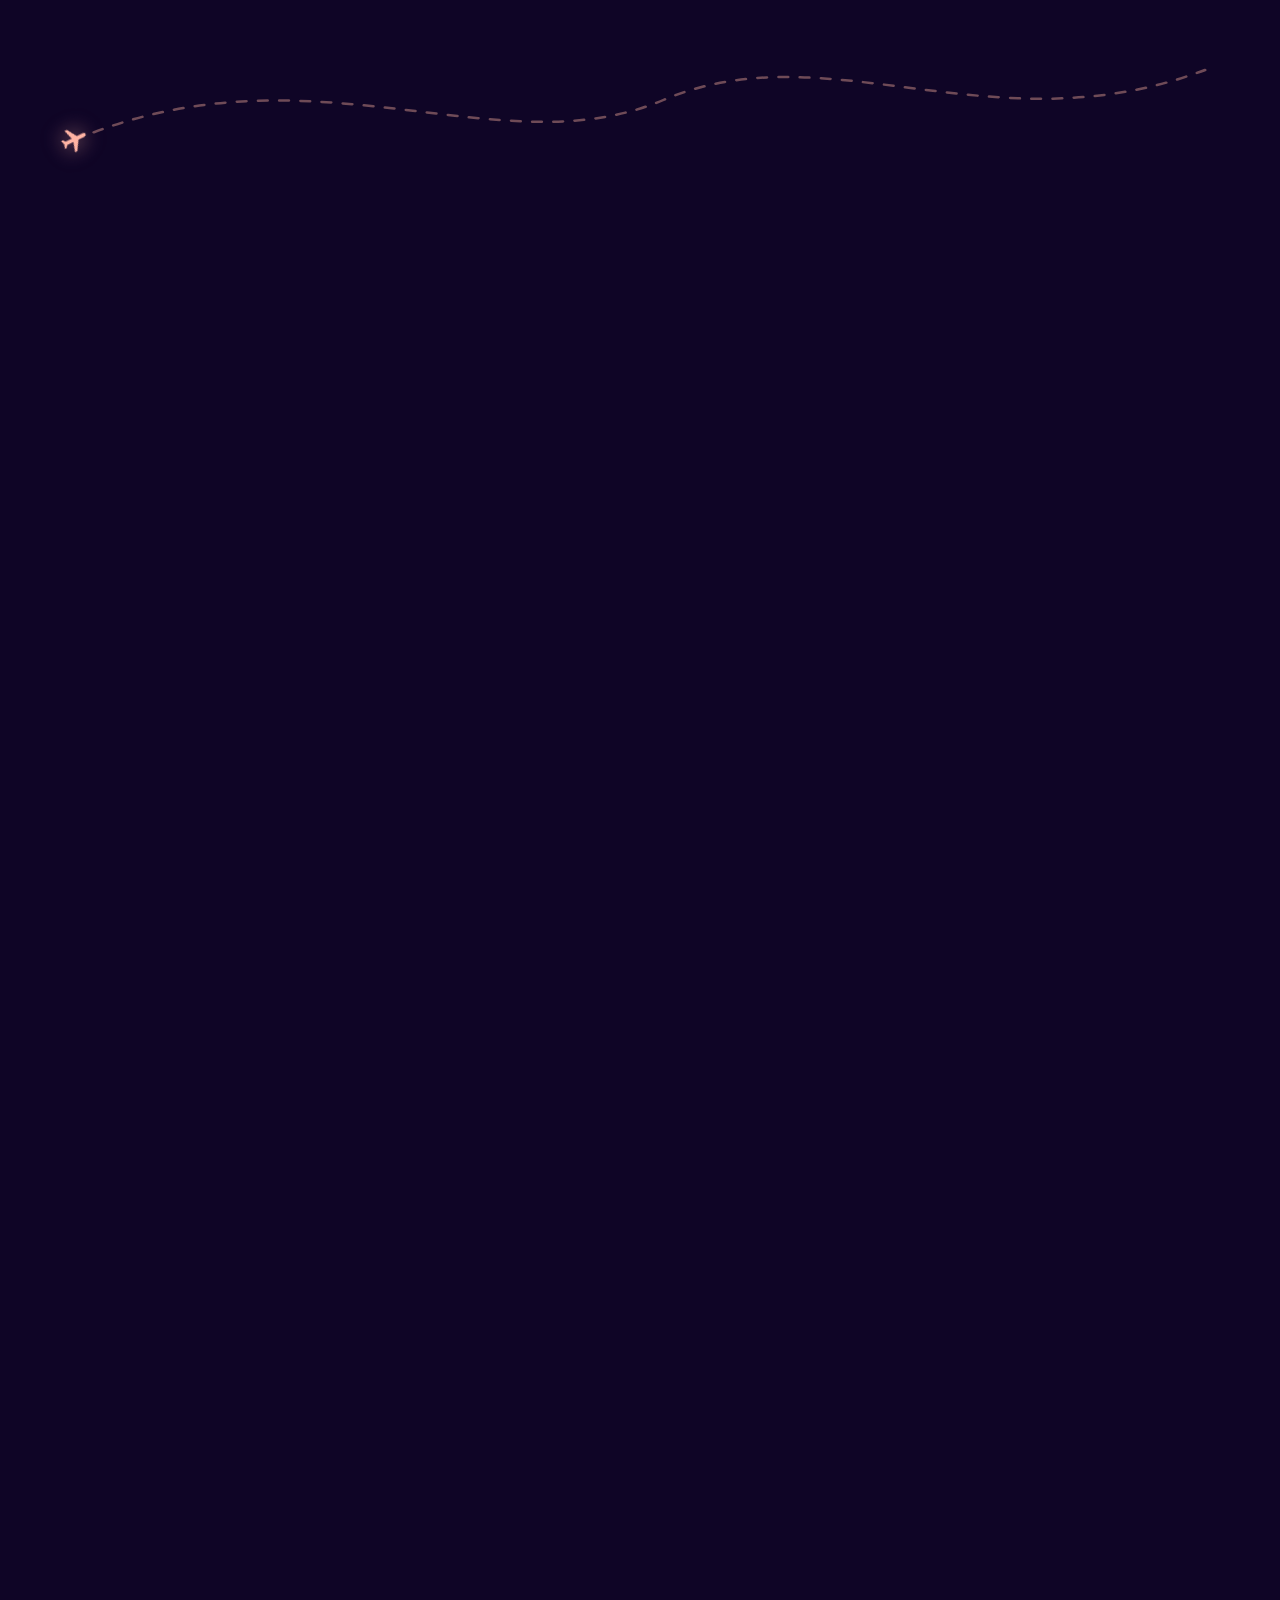
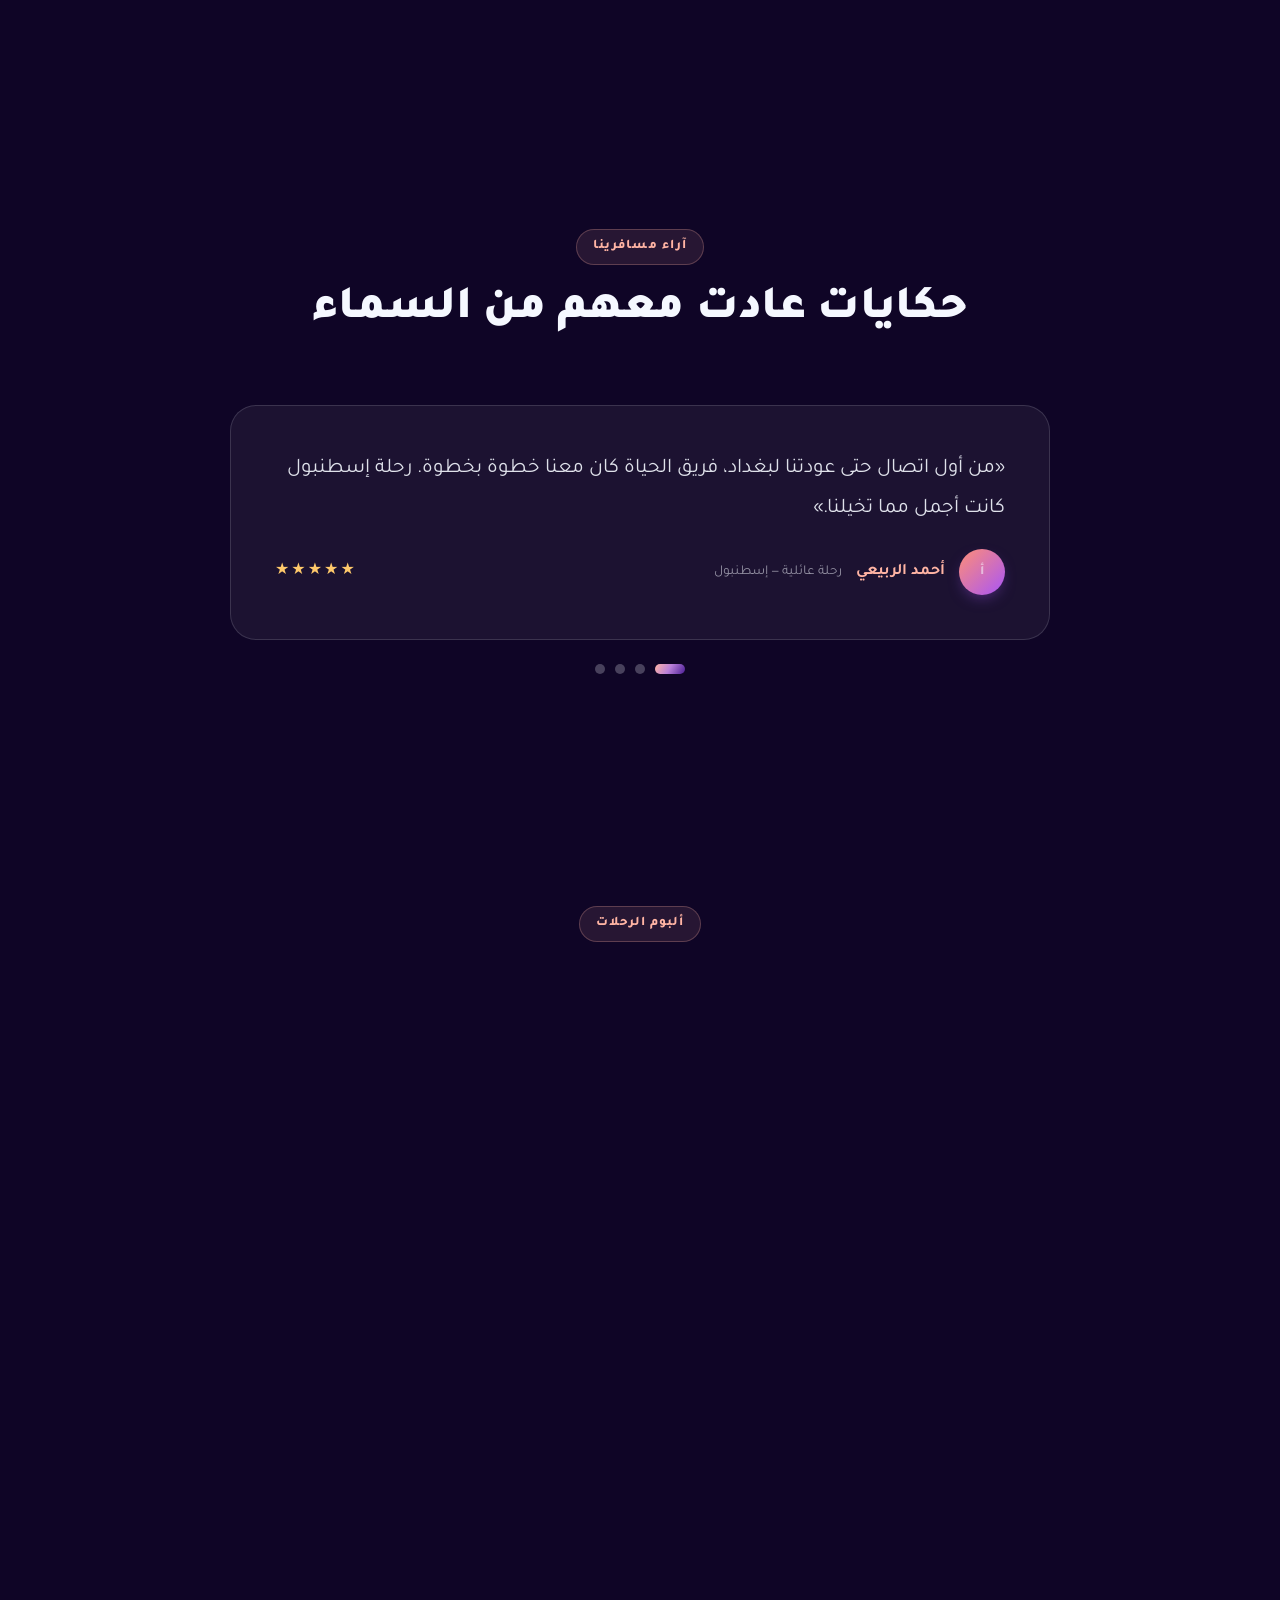
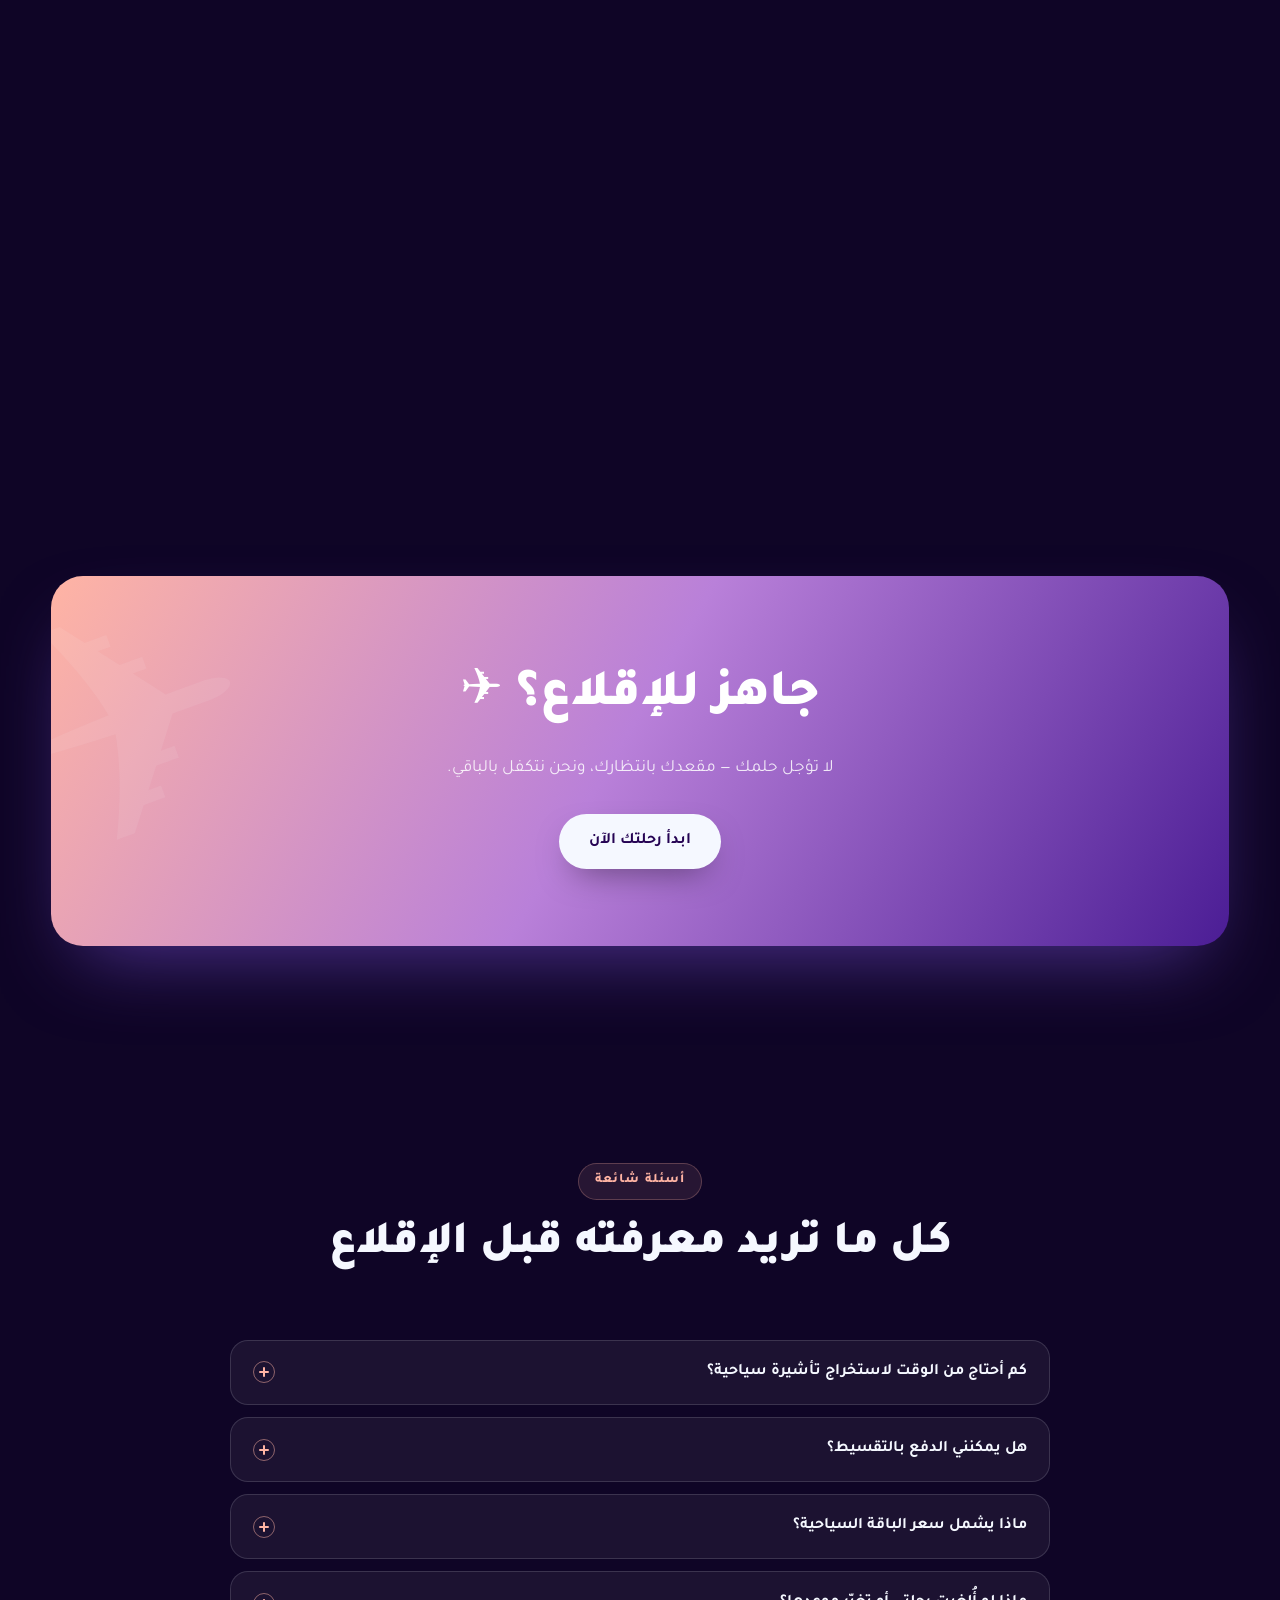
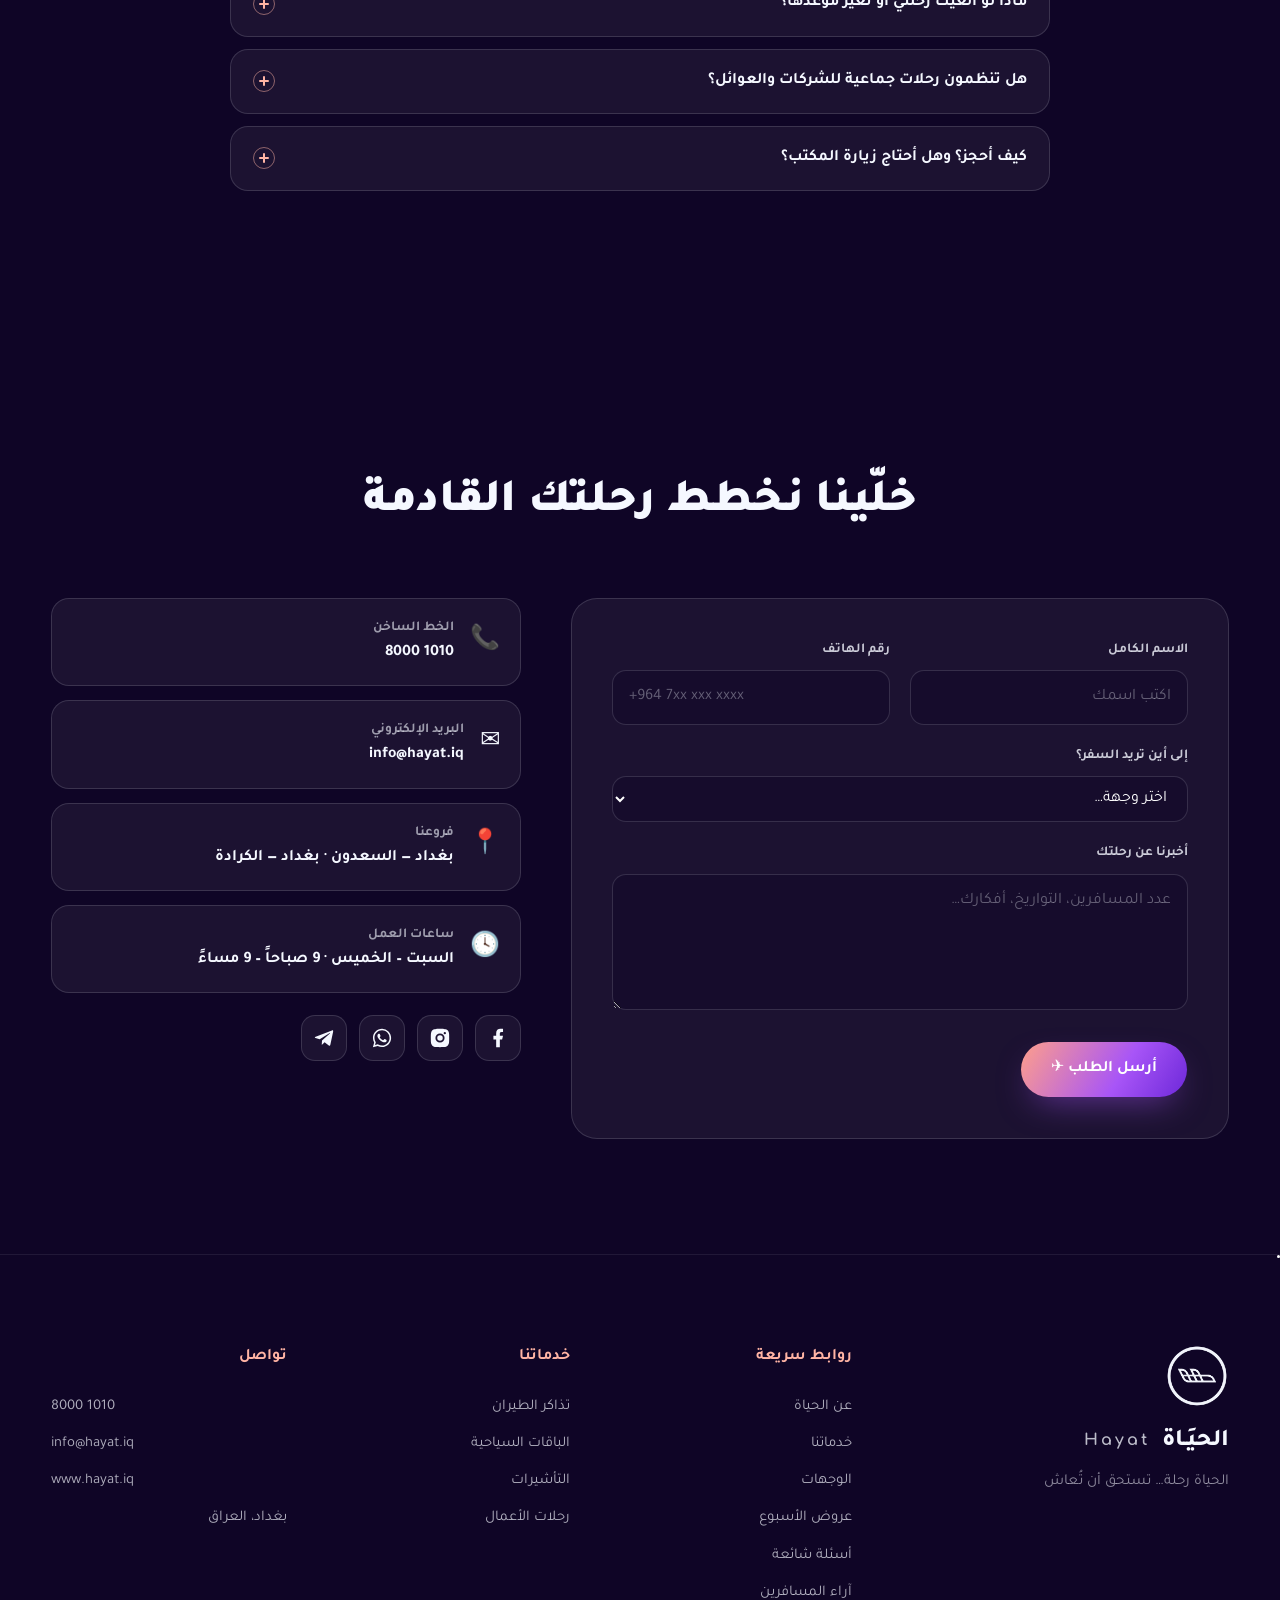
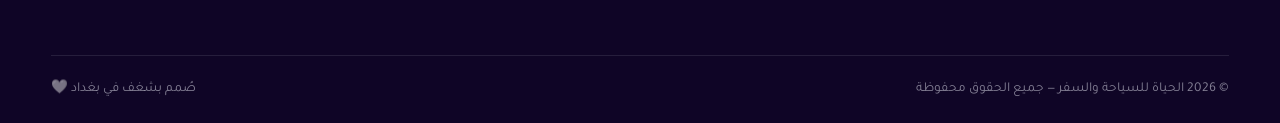
==== commit e3e80798: "Add cinematic polish: destination art, avatars, parallax, meteors, holo pass, grain, flip clock, wor" ====
--- a/index.html
+++ b/index.html
@@ -678,22 +678,7 @@
       <!-- Istanbul -->
       <article class="dest-card reveal" data-tilt>
         <div class="dest-art">
-          <svg viewBox="0 0 400 260" preserveAspectRatio="xMidYMax slice">
-            <defs><linearGradient id="skyIst" x1="0" y1="0" x2="0" y2="1"><stop offset="0" stop-color="#FFB4A4"/><stop offset=".5" stop-color="#c77fb4"/><stop offset="1" stop-color="#250353"/></linearGradient></defs>
-            <rect width="400" height="260" fill="url(#skyIst)"/>
-            <circle cx="290" cy="80" r="34" fill="#FFE0D6" opacity=".9"/>
-            <g fill="#17023a">
-              <rect x="0" y="200" width="400" height="60"/>
-              <path d="M60 200 V150 h8 V200Z M64 150 l-4-14 -4 14Z"/>
-              <path d="M150 200 v-45 a45 32 0 0 1 90 0 v45 Z"/>
-              <circle cx="195" cy="140" r="16"/>
-              <path d="M193 118 h4 v10 h-4z"/>
-              <path d="M120 200 V140 h7 V200Z M123.5 126 l-5-16 -5 16Z" transform="translate(10)"/>
-              <path d="M280 200 V145 h8 V200Z M284 145 l-4-15 -4 15Z"/>
-              <path d="M320 200 v-25 h60 v25Z"/>
-            </g>
-            <g class="mini-plane" fill="#F5F8FF"><path d="M40 60 l16 5 -3 3 -18 -2 -8 8 -4-1 6-9 -6-4 3-2 9 3 5-4z"/></g>
-          </svg>
+          <img src="imgs/dest-istanbul.webp" alt="أفق إسطنبول — مسجد ومآذن عند الغسق" loading="lazy">
           <span class="dest-tag" data-ar="الأكثر طلباً 🔥" data-en="Most booked 🔥">الأكثر طلباً 🔥</span>
         </div>
         <div class="dest-info">
@@ -712,22 +697,7 @@
       <!-- Dubai -->
       <article class="dest-card reveal d1" data-tilt>
         <div class="dest-art">
-          <svg viewBox="0 0 400 260" preserveAspectRatio="xMidYMax slice">
-            <defs><linearGradient id="skyDxb" x1="0" y1="0" x2="0" y2="1"><stop offset="0" stop-color="#FFC9B8"/><stop offset=".55" stop-color="#a06cc9"/><stop offset="1" stop-color="#1c0342"/></linearGradient></defs>
-            <rect width="400" height="260" fill="url(#skyDxb)"/>
-            <circle cx="110" cy="70" r="28" fill="#FFF0E8" opacity=".95"/>
-            <g fill="#17023a">
-              <rect x="0" y="205" width="400" height="55"/>
-              <path d="M200 205 L192 120 h-6 L180 205Z M196 120 L194 40 h-2 L190 120Z" transform="translate(6)"/>
-              <path d="M196 40 l2-18 2 18Z" transform="translate(4)"/>
-              <rect x="70" y="160" width="18" height="45"/>
-              <rect x="95" y="145" width="16" height="60"/>
-              <rect x="240" y="150" width="20" height="55"/>
-              <path d="M300 205 v-50 q25 -18 50 0 v50Z"/>
-              <rect x="130" y="170" width="14" height="35"/>
-            </g>
-            <g class="mini-plane" fill="#F5F8FF"><path d="M330 55 l16 5 -3 3 -18 -2 -8 8 -4-1 6-9 -6-4 3-2 9 3 5-4z"/></g>
-          </svg>
+          <img src="imgs/dest-dubai.webp" alt="أفق دبي — برج خليفة ليلاً" loading="lazy">
           <span class="dest-tag" data-ar="عائلي ★" data-en="Family ★">عائلي ★</span>
         </div>
         <div class="dest-info">
@@ -746,19 +716,7 @@
       <!-- Cairo -->
       <article class="dest-card reveal d2" data-tilt>
         <div class="dest-art">
-          <svg viewBox="0 0 400 260" preserveAspectRatio="xMidYMax slice">
-            <defs><linearGradient id="skyCai" x1="0" y1="0" x2="0" y2="1"><stop offset="0" stop-color="#FFD3A8"/><stop offset=".5" stop-color="#e08f7a"/><stop offset="1" stop-color="#2d0a4e"/></linearGradient></defs>
-            <rect width="400" height="260" fill="url(#skyCai)"/>
-            <circle cx="200" cy="120" r="42" fill="#FFF3DC"/>
-            <g fill="#1d0538">
-              <rect x="0" y="210" width="400" height="50"/>
-              <path d="M90 210 L170 90 L250 210Z"/>
-              <path d="M225 210 L285 120 L345 210Z" opacity=".92"/>
-              <path d="M30 210 L75 150 L120 210Z" opacity=".85"/>
-            </g>
-            <g fill="#1d0538"><path d="M320 225 q6 -10 14 0 q6 -8 12 0Z" opacity=".9"/></g>
-            <g class="mini-plane" fill="#F5F8FF"><path d="M60 55 l16 5 -3 3 -18 -2 -8 8 -4-1 6-9 -6-4 3-2 9 3 5-4z"/></g>
-          </svg>
+          <img src="imgs/dest-cairo.webp" alt="أهرامات القاهرة عند الغروب" loading="lazy">
           <span class="dest-tag" data-ar="تاريخ وسحر 𓂀" data-en="History &amp; magic 𓂀">تاريخ وسحر 𓂀</span>
         </div>
         <div class="dest-info">
@@ -777,23 +735,7 @@
       <!-- Tokyo -->
       <article class="dest-card reveal" data-tilt>
         <div class="dest-art">
-          <svg viewBox="0 0 400 260" preserveAspectRatio="xMidYMax slice">
-            <defs><linearGradient id="skyTyo" x1="0" y1="0" x2="0" y2="1"><stop offset="0" stop-color="#c9b8ff"/><stop offset=".5" stop-color="#7d55c7"/><stop offset="1" stop-color="#170236"/></linearGradient></defs>
-            <rect width="400" height="260" fill="url(#skyTyo)"/>
-            <circle cx="310" cy="70" r="26" fill="#FFE8F0" opacity=".95"/>
-            <g>
-              <path d="M60 215 L200 95 L340 215Z" fill="#22074a"/>
-              <path d="M166 124 L200 95 L234 124 Q200 140 166 124Z" fill="#F5F8FF"/>
-            </g>
-            <g fill="#17023a">
-              <rect x="0" y="215" width="400" height="45"/>
-              <rect x="40" y="185" width="14" height="30"/>
-              <rect x="330" y="180" width="16" height="35"/>
-              <path d="M300 215 v-20 h30 v20Z"/>
-              <path d="M70 215 v-16 h26 v16Z"/>
-            </g>
-            <g class="mini-plane" fill="#F5F8FF"><path d="M70 50 l16 5 -3 3 -18 -2 -8 8 -4-1 6-9 -6-4 3-2 9 3 5-4z"/></g>
-          </svg>
+          <img src="imgs/dest-tokyo.webp" alt="جبل فوجي وباغودا في طوكيو" loading="lazy">
           <span class="dest-tag" data-ar="رحلة الخريف 🍁" data-en="Autumn trip 🍁">رحلة الخريف 🍁</span>
         </div>
         <div class="dest-info">
@@ -812,23 +754,7 @@
       <!-- Santorini -->
       <article class="dest-card reveal d1" data-tilt>
         <div class="dest-art">
-          <svg viewBox="0 0 400 260" preserveAspectRatio="xMidYMax slice">
-            <defs><linearGradient id="skySan" x1="0" y1="0" x2="0" y2="1"><stop offset="0" stop-color="#FFC1AE"/><stop offset=".5" stop-color="#b87fd0"/><stop offset="1" stop-color="#22064a"/></linearGradient></defs>
-            <rect width="400" height="260" fill="url(#skySan)"/>
-            <circle cx="90" cy="75" r="30" fill="#FFEDE3" opacity=".95"/>
-            <path d="M0 230 h400 v30 h-400Z" fill="#1a0440"/>
-            <path d="M0 232 q100 -10 200 0 t200 0 v28 h-400Z" fill="#2b0f56" opacity=".7"/>
-            <g fill="#F5F8FF">
-              <path d="M240 230 v-45 h30 v45Z"/>
-              <circle cx="255" cy="180" r="16"/>
-              <path d="M285 230 v-30 h26 v30Z"/>
-              <circle cx="298" cy="195" r="14"/>
-              <path d="M320 230 v-40 h24 v40Z"/>
-              <circle cx="332" cy="185" r="13"/>
-            </g>
-            <g fill="#2b0f56"><rect x="250" y="196" width="9" height="12" rx="4"/><rect x="293" y="206" width="8" height="10" rx="4"/><rect x="327" y="200" width="8" height="11" rx="4"/></g>
-            <g class="mini-plane" fill="#F5F8FF"><path d="M60 120 l16 5 -3 3 -18 -2 -8 8 -4-1 6-9 -6-4 3-2 9 3 5-4z"/></g>
-          </svg>
+          <img src="imgs/dest-santorini.webp" alt="بيوت سانتوريني البيضاء فوق البحر" loading="lazy">
           <span class="dest-tag" data-ar="رومانسية 💜" data-en="Romantic 💜">رومانسية 💜</span>
         </div>
         <div class="dest-info">
@@ -847,21 +773,7 @@
       <!-- Muscat / Oman -->
       <article class="dest-card reveal d2" data-tilt>
         <div class="dest-art">
-          <svg viewBox="0 0 400 260" preserveAspectRatio="xMidYMax slice">
-            <defs><linearGradient id="skyOmn" x1="0" y1="0" x2="0" y2="1"><stop offset="0" stop-color="#aee3ff"/><stop offset=".55" stop-color="#8f7ad0"/><stop offset="1" stop-color="#1c0342"/></linearGradient></defs>
-            <rect width="400" height="260" fill="url(#skyOmn)"/>
-            <circle cx="320" cy="65" r="26" fill="#FFF6E8"/>
-            <path d="M0 235 h400 v25 h-400Z" fill="#160233"/>
-            <path d="M0 238 q80 -8 160 0 t160 0 t80 0 v22 h-400Z" fill="#27094d" opacity=".8"/>
-            <g fill="#1d0538">
-              <path d="M40 235 L90 170 L140 235Z"/>
-              <path d="M120 235 L180 150 L240 235Z"/>
-              <path d="M225 235 L270 180 L315 235Z"/>
-            </g>
-            <path d="M60 200 v35 h10 v-30 a5 5 0 0 0 -10 -5Z" fill="#F5F8FF" opacity=".9"/>
-            <circle cx="65" cy="196" r="7" fill="#F5F8FF" opacity=".9"/>
-            <g class="mini-plane" fill="#F5F8FF"><path d="M80 60 l16 5 -3 3 -18 -2 -8 8 -4-1 6-9 -6-4 3-2 9 3 5-4z"/></g>
-          </svg>
+          <img src="imgs/dest-muscat.webp" alt="جبال مسقط وقلعتها تحت الهلال" loading="lazy">
           <span class="dest-tag" data-ar="طبيعة خلابة 🌊" data-en="Pure nature 🌊">طبيعة خلابة 🌊</span>
         </div>
         <div class="dest-info">
@@ -1072,19 +984,19 @@
     <div class="t-slider reveal" id="tSlider">
       <article class="t-slide is-active">
         <p data-ar="«من أول اتصال حتى عودتنا لبغداد، فريق الحياة كان معنا خطوة بخطوة. رحلة إسطنبول كانت أجمل مما تخيلنا.»" data-en="“From the first call until we landed back in Baghdad, Hayat's team was with us step by step. Istanbul was more beautiful than we imagined.”">«من أول اتصال حتى عودتنا لبغداد، فريق الحياة كان معنا خطوة بخطوة. رحلة إسطنبول كانت أجمل مما تخيلنا.»</p>
-        <footer><b data-ar="أحمد الربيعي" data-en="Ahmed Al-Rubaie">أحمد الربيعي</b><span data-ar="رحلة عائلية — إسطنبول" data-en="Family trip — Istanbul">رحلة عائلية — إسطنبول</span><i>★★★★★</i></footer>
+        <footer><span class="t-ava" data-ar="أ" data-en="A">أ</span><b data-ar="أحمد الربيعي" data-en="Ahmed Al-Rubaie">أحمد الربيعي</b><span data-ar="رحلة عائلية — إسطنبول" data-en="Family trip — Istanbul">رحلة عائلية — إسطنبول</span><i>★★★★★</i></footer>
       </article>
       <article class="t-slide">
         <p data-ar="«حجزوا لنا شهر العسل في سانتوريني بكل التفاصيل. ما احتجنا نفكر بشي — بس نعيش اللحظة.»" data-en="“They booked our Santorini honeymoon down to the smallest detail. We didn't have to think about a thing — just live the moment.”">«حجزوا لنا شهر العسل في سانتوريني بكل التفاصيل. ما احتجنا نفكر بشي — بس نعيش اللحظة.»</p>
-        <footer><b data-ar="زهراء ومصطفى" data-en="Zahraa &amp; Mustafa">زهراء ومصطفى</b><span data-ar="شهر عسل — سانتوريني" data-en="Honeymoon — Santorini">شهر عسل — سانتوريني</span><i>★★★★★</i></footer>
+        <footer><span class="t-ava" data-ar="ز·م" data-en="Z·M">ز·م</span><b data-ar="زهراء ومصطفى" data-en="Zahraa &amp; Mustafa">زهراء ومصطفى</b><span data-ar="شهر عسل — سانتوريني" data-en="Honeymoon — Santorini">شهر عسل — سانتوريني</span><i>★★★★★</i></footer>
       </article>
       <article class="t-slide">
         <p data-ar="«كشركة، ننظم مؤتمراتنا السنوية مع الحياة منذ ثلاث سنوات. دقة والتزام يصعب إيجادهما.»" data-en="“As a company, we've organized our annual conferences with Hayat for three years. Precision and commitment that are hard to find.”">«كشركة، ننظم مؤتمراتنا السنوية مع الحياة منذ ثلاث سنوات. دقة والتزام يصعب إيجادهما.»</p>
-        <footer><b data-ar="م. سارة الجبوري" data-en="Eng. Sara Al-Jubouri">م. سارة الجبوري</b><span data-ar="رحلات أعمال — دبي" data-en="Corporate travel — Dubai">رحلات أعمال — دبي</span><i>★★★★★</i></footer>
+        <footer><span class="t-ava" data-ar="س" data-en="S">س</span><b data-ar="م. سارة الجبوري" data-en="Eng. Sara Al-Jubouri">م. سارة الجبوري</b><span data-ar="رحلات أعمال — دبي" data-en="Corporate travel — Dubai">رحلات أعمال — دبي</span><i>★★★★★</i></footer>
       </article>
       <article class="t-slide">
         <p data-ar="«تأشيرة اليابان كانت حلم بعيد… الحياة خلّته حقيقة خلال أسابيع. رحلة الخريف لطوكيو لا تُنسى.»" data-en="“A Japan visa felt like a distant dream… Hayat made it real within weeks. The autumn trip to Tokyo was unforgettable.”">«تأشيرة اليابان كانت حلم بعيد… الحياة خلّته حقيقة خلال أسابيع. رحلة الخريف لطوكيو لا تُنسى.»</p>
-        <footer><b data-ar="علي حسين" data-en="Ali Hussein">علي حسين</b><span data-ar="مغامرة فردية — طوكيو" data-en="Solo adventure — Tokyo">مغامرة فردية — طوكيو</span><i>★★★★★</i></footer>
+        <footer><span class="t-ava" data-ar="ع" data-en="A">ع</span><b data-ar="علي حسين" data-en="Ali Hussein">علي حسين</b><span data-ar="مغامرة فردية — طوكيو" data-en="Solo adventure — Tokyo">مغامرة فردية — طوكيو</span><i>★★★★★</i></footer>
       </article>
       <div class="t-nav">
         <button class="t-dotbtn is-active" aria-label="1"></button>
--- a/css/style.css
+++ b/css/style.css
@@ -191,7 +191,7 @@
 .btn{
   display:inline-flex;align-items:center;justify-content:center;gap:8px;
   font-weight:700;font-size:1rem;border-radius:99px;padding:14px 30px;
-  transition:transform .35s var(--ease-spring),box-shadow .35s ease,background .35s ease;
+  transition:transform .35s var(--ease-spring),box-shadow .35s ease,background .35s ease,translate .35s var(--ease-out);
   will-change:transform;
 }
 .btn-primary{background:var(--grad-btn);color:#fff;box-shadow:0 14px 34px -12px rgba(168,85,247,.55)}
@@ -575,10 +575,8 @@
 }
 .dest-card:hover{border-color:rgba(255,180,164,.45);box-shadow:0 30px 60px -26px rgba(0,0,0,.7)}
 .dest-art{position:relative;aspect-ratio:400/240;overflow:hidden}
-.dest-art svg{width:100%;height:100%;transition:transform .8s var(--ease-out)}
-.dest-card:hover .dest-art svg{transform:scale(1.07)}
-.mini-plane{animation:drift 7s ease-in-out infinite alternate}
-@keyframes drift{from{transform:translate(0,0)}to{transform:translate(26px,-10px)}}
+.dest-art svg,.dest-art img{width:100%;height:100%;object-fit:cover;transition:transform .8s var(--ease-out)}
+.dest-card:hover .dest-art svg,.dest-card:hover .dest-art img{transform:scale(1.07)}
 .dest-tag{
   position:absolute;top:14px;inset-inline-start:14px;
   background:rgba(15,5,38,.55);backdrop-filter:blur(8px);border:1px solid rgba(245,248,255,.2);
@@ -612,11 +610,15 @@
   background:linear-gradient(160deg,rgba(139,92,246,.16),rgba(255,180,164,.08));
   border:1px solid var(--card-border);
 }
+.cd-box{perspective:400px}
 .cd-box b{
   display:block;font-family:var(--font-en);font-size:clamp(1.7rem,3.4vw,2.5rem);
   font-weight:700;line-height:1.1;font-variant-numeric:tabular-nums;
   background:var(--grad-brand);-webkit-background-clip:text;background-clip:text;color:transparent;
-}
+  transform-origin:50% 100%;
+}
+.cd-box b.flip{animation:cdflip .5s var(--ease-out)}
+@keyframes cdflip{from{transform:rotateX(-82deg);opacity:.2}to{transform:rotateX(0);opacity:1}}
 .cd-box span{font-size:.78rem;color:rgba(245,248,255,.6);font-weight:600}
 .cd-sep{font-style:normal;font-family:var(--font-en);font-size:1.6rem;font-weight:700;color:rgba(245,248,255,.35);animation:cdblink 1s steps(2,jump-none) infinite}
 @keyframes cdblink{50%{opacity:.2}}
@@ -735,6 +737,15 @@
   transition:transform .5s var(--ease-out);transform-style:preserve-3d;
 }
 .bpass:hover{transform:rotateX(4deg) rotateY(-3deg) translateY(-4px)}
+/* holographic sheen sweeping across the pass */
+.bpass::after{
+  content:"";position:absolute;inset:0;z-index:2;pointer-events:none;
+  background:linear-gradient(115deg,transparent 30%,rgba(255,180,164,.16) 42%,
+    rgba(185,128,217,.24) 50%,rgba(139,222,255,.16) 58%,transparent 70%);
+  background-size:260% 100%;background-position:130% 0;
+  mix-blend-mode:screen;transition:background-position 1.1s ease;
+}
+.bpass:hover::after{background-position:-50% 0}
 .bpass-main{background:var(--lavender);color:var(--purple);padding:24px 26px}
 .bpass-head{display:flex;justify-content:space-between;align-items:center;gap:12px;border-bottom:2px solid rgba(37,3,83,.1);padding-bottom:14px}
 .bpass-head strong{font-family:var(--font-en);letter-spacing:.16em;font-size:1rem}
@@ -1005,6 +1016,56 @@
 .toast.show{opacity:1;visibility:visible;translate:-50% 0}
 html[dir="rtl"] .toast.show{translate:50% 0}
 
+/* ═══════════ CINEMATIC EFFECTS ═══════════ */
+/* staggered word reveal for the hero title (spans injected by JS) */
+.hero-title .w{
+  display:inline-block;opacity:0;translate:0 .5em;filter:blur(8px);
+  transition:opacity .7s ease var(--wd,0s),translate .7s var(--ease-out) var(--wd,0s),filter .7s ease var(--wd,0s);
+}
+body.ready .hero-title .w{opacity:1;translate:0 0;filter:none}
+.grad-text .w{background:inherit;-webkit-background-clip:text;background-clip:text;color:transparent}
+
+/* shooting stars (spawned by JS inside the fixed sky) */
+.meteor{
+  position:absolute;width:130px;height:2px;border-radius:99px;pointer-events:none;
+  background:linear-gradient(to left,rgba(255,255,255,.95),rgba(185,128,217,.45),transparent);
+  rotate:var(--mrot,-34deg);
+  animation:meteor 1.15s ease-in forwards;
+}
+@keyframes meteor{
+  0%{transform:translateX(0);opacity:0}
+  12%{opacity:1}
+  100%{transform:translateX(-46vw);opacity:0}
+}
+
+/* cinematic film grain over the night palette */
+body::after{
+  content:"";position:fixed;inset:-80px;z-index:900;pointer-events:none;opacity:.05;
+  background-image:url("data:image/svg+xml,%3Csvg xmlns='http://www.w3.org/2000/svg' width='280' height='280'%3E%3Cfilter id='n'%3E%3CfeTurbulence type='fractalNoise' baseFrequency='0.85' numOctaves='2' stitchTiles='stitch'/%3E%3C/filter%3E%3Crect width='280' height='280' filter='url(%23n)' opacity='0.55'/%3E%3C/svg%3E");
+  mix-blend-mode:overlay;
+  animation:grainShift .9s steps(5) infinite;
+}
+body.day::after{display:none}
+@keyframes grainShift{
+  0%{transform:translate(0,0)}
+  20%{transform:translate(-24px,14px)}
+  40%{transform:translate(18px,-20px)}
+  60%{transform:translate(-14px,-26px)}
+  80%{transform:translate(26px,18px)}
+  100%{transform:translate(0,0)}
+}
+
+/* testimonial avatars */
+.t-ava{
+  width:46px;height:46px;border-radius:50%;display:grid;place-items:center;flex:none;
+  font-weight:800;font-size:.9rem;color:#fff;letter-spacing:0;
+  background:linear-gradient(135deg,#FF8E76,#A855F7);
+  box-shadow:0 6px 16px -6px rgba(168,85,247,.55);
+}
+.t-slide:nth-child(2) .t-ava{background:linear-gradient(135deg,#F2A0C0,#6D28D9)}
+.t-slide:nth-child(3) .t-ava{background:linear-gradient(135deg,#FFC96B,#E5628E)}
+.t-slide:nth-child(4) .t-ava{background:linear-gradient(135deg,#7CC4FF,#4B1D95)}
+
 /* ═══════════ DAY MODE ═══════════
    The hero keeps its cinematic stratosphere; everything after it
    switches to a bright lavender daylight palette. */
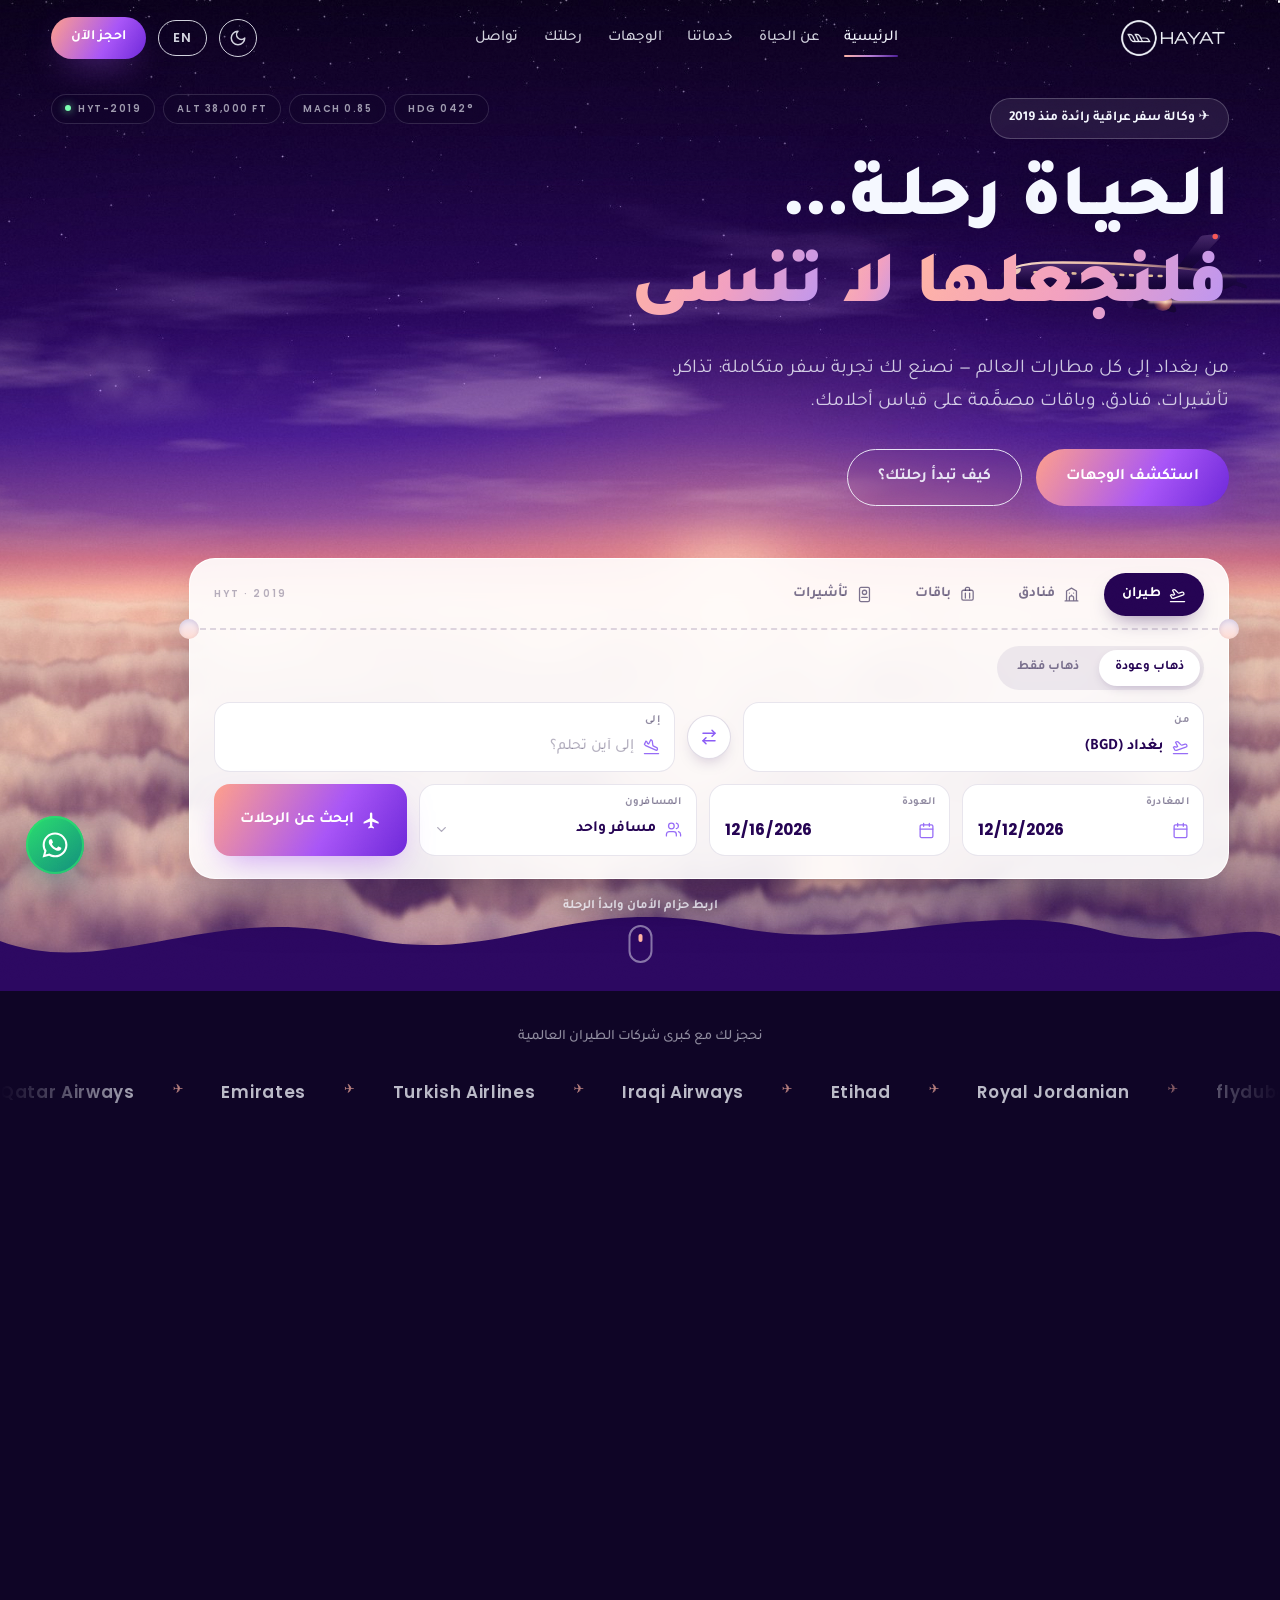
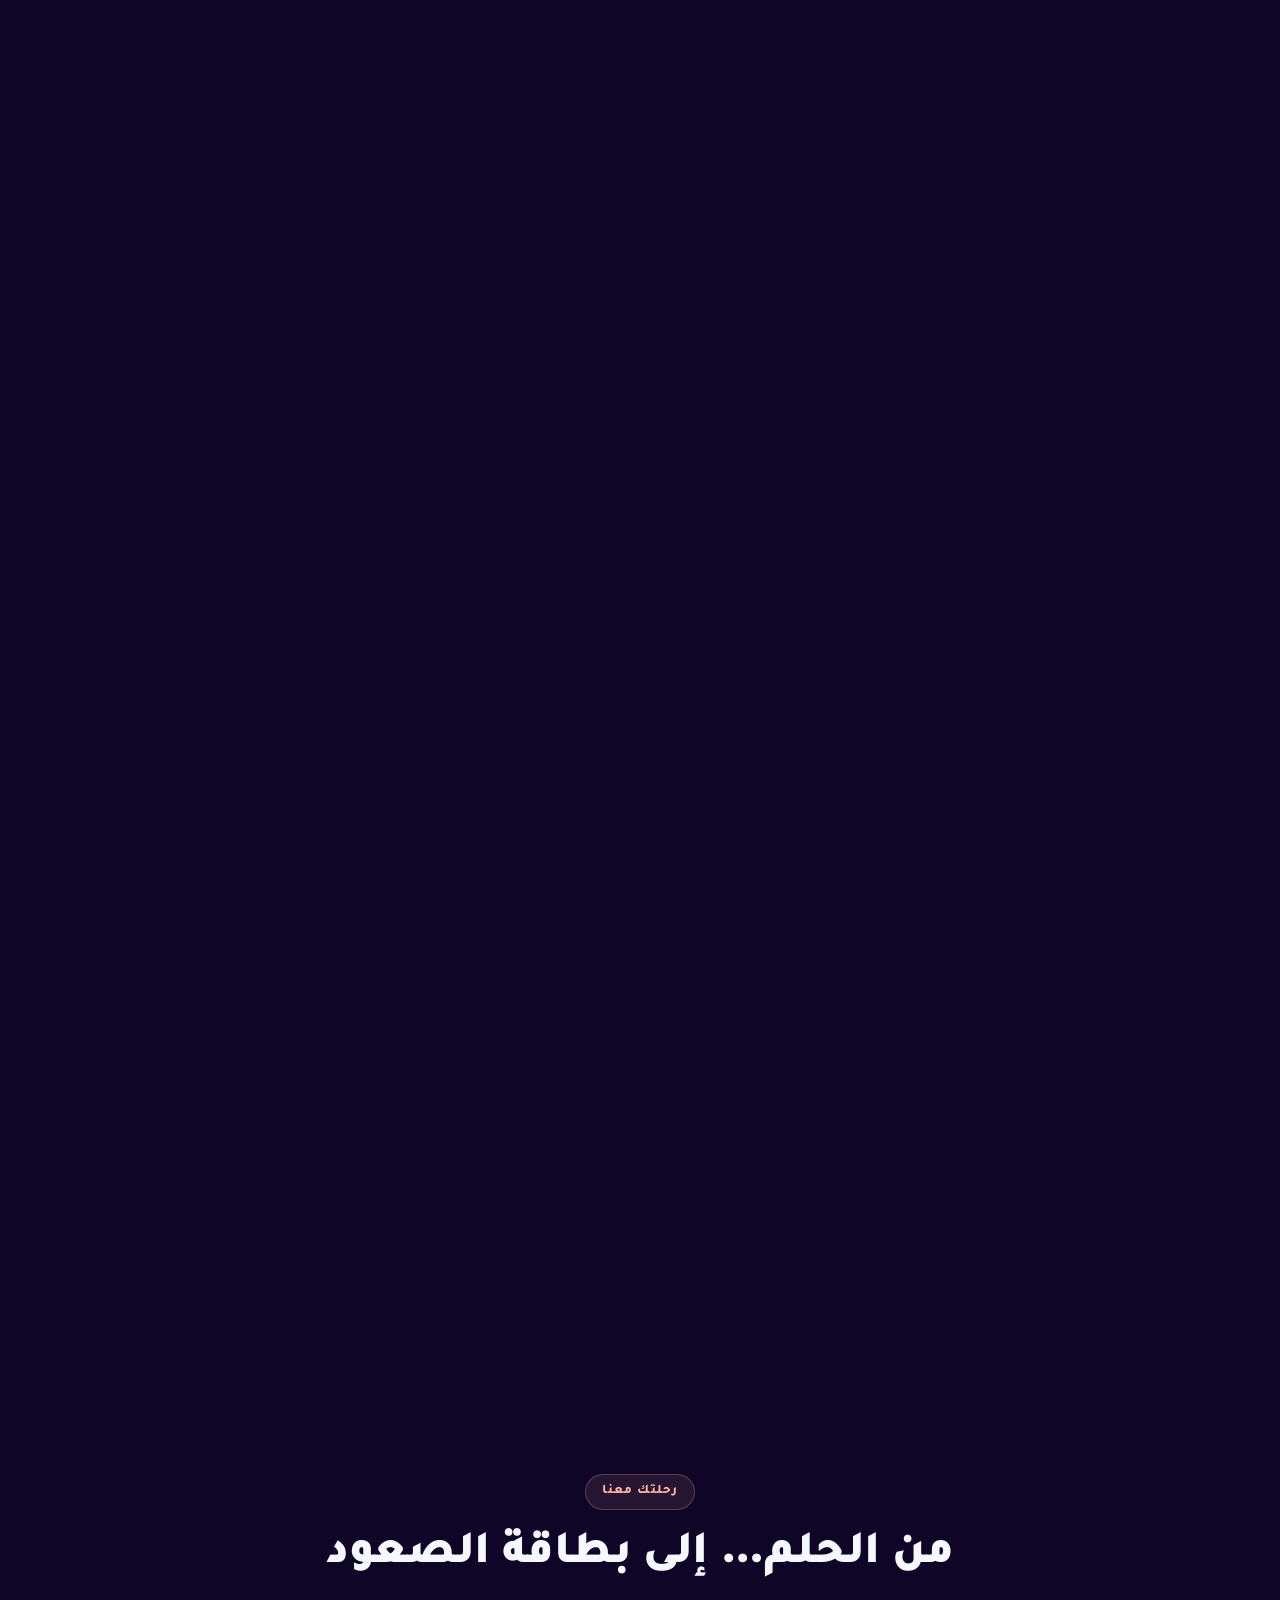
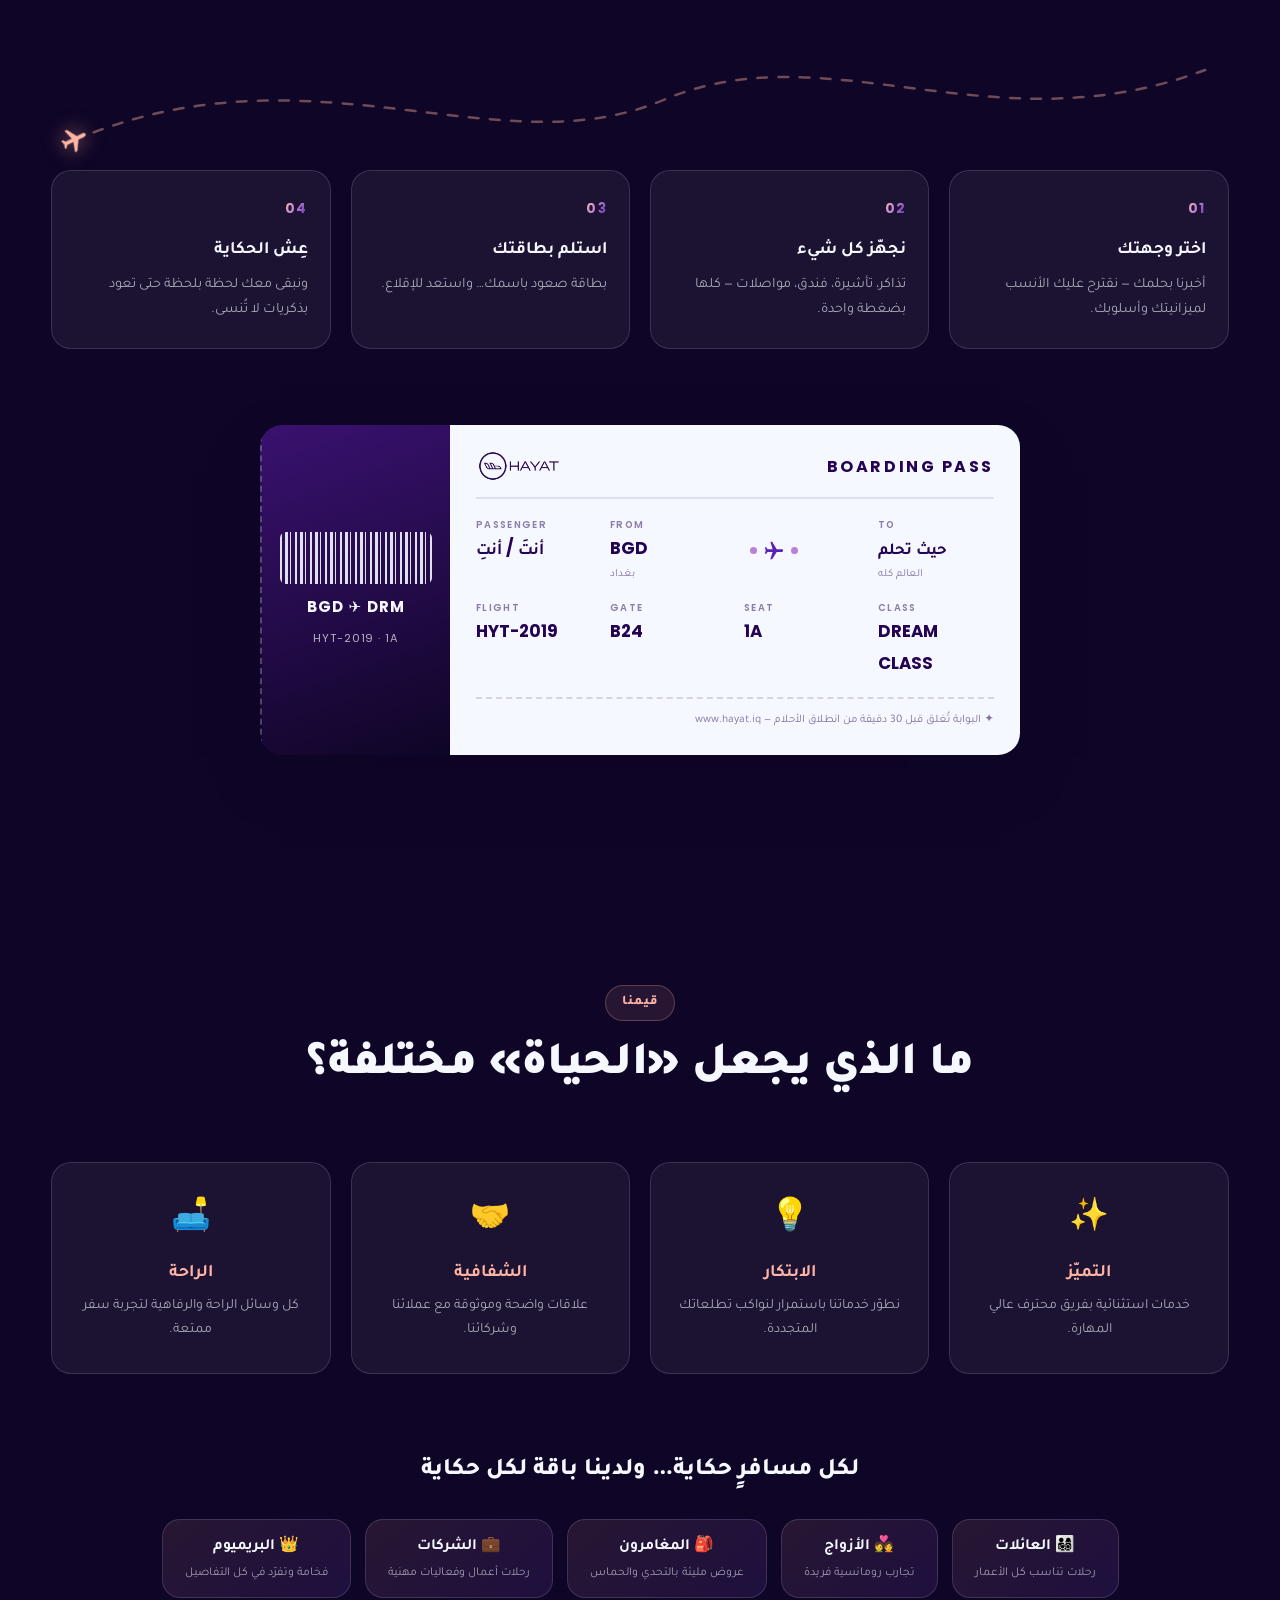
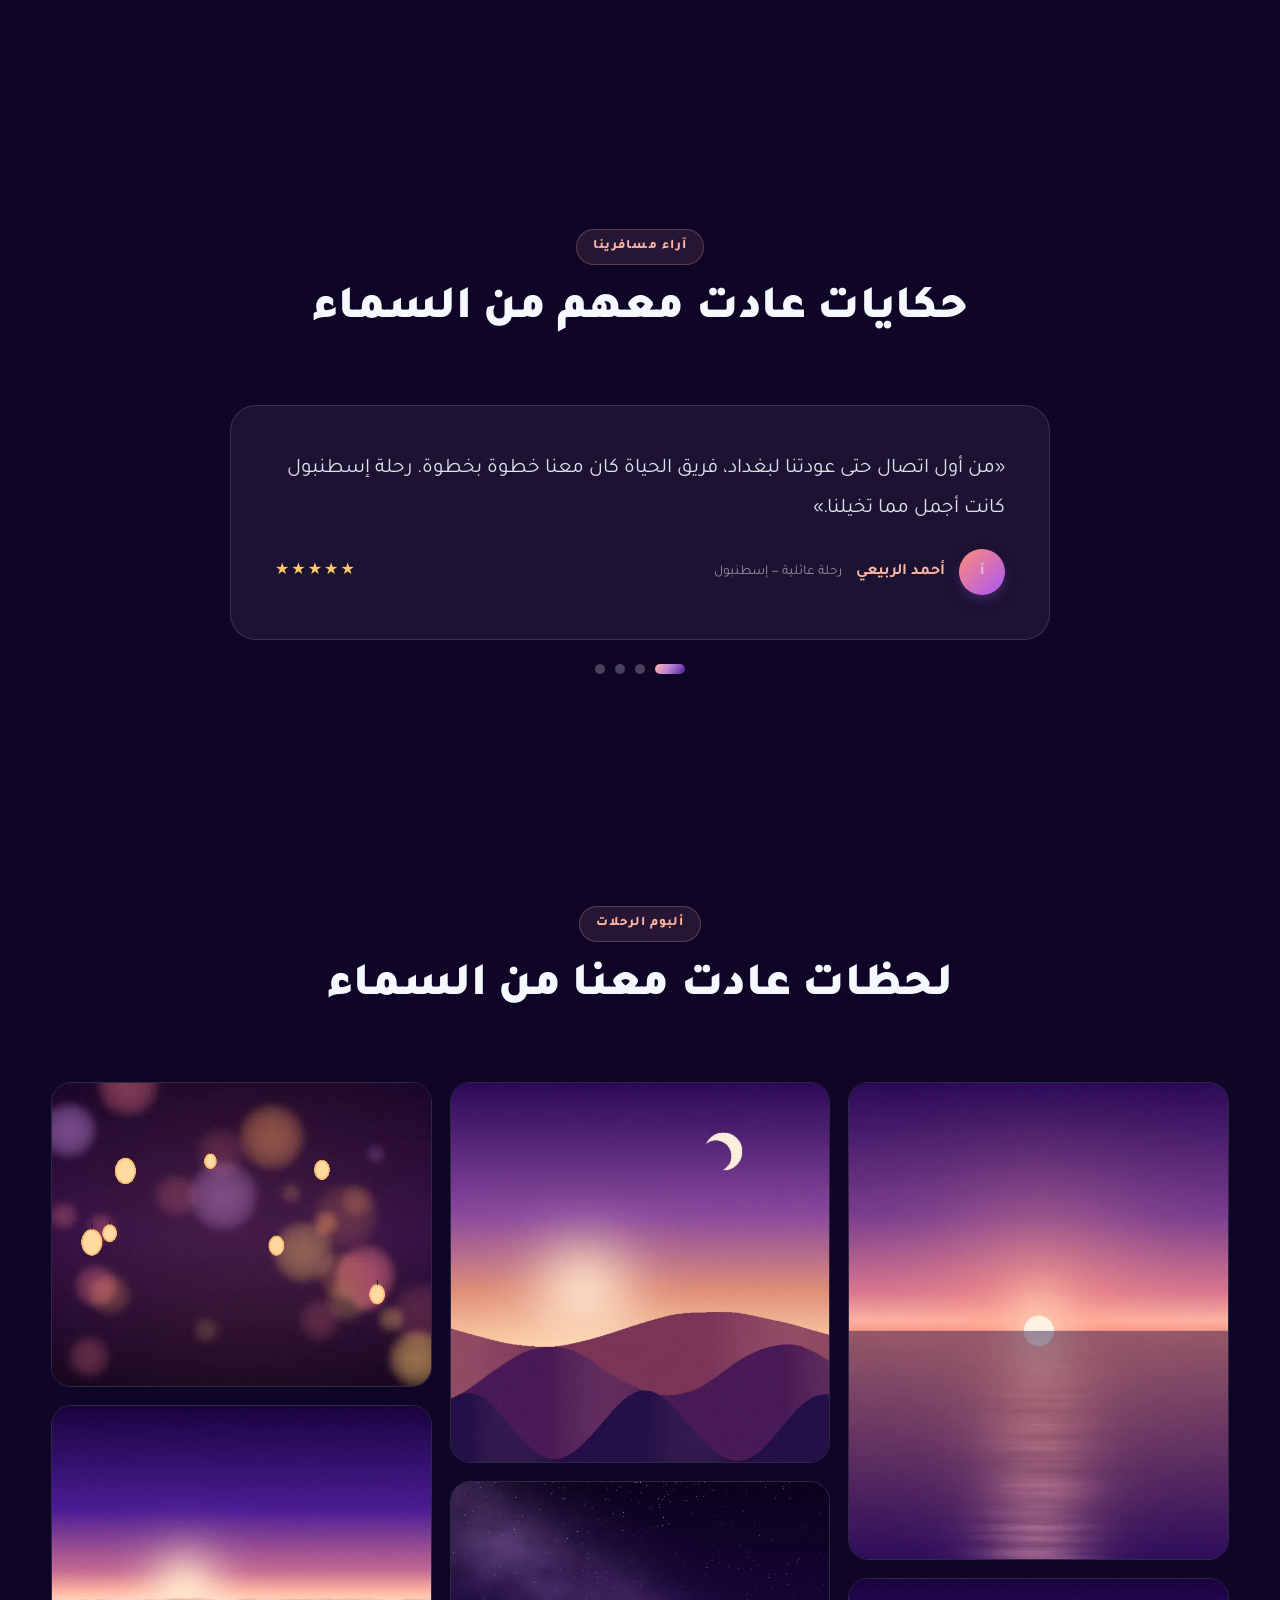
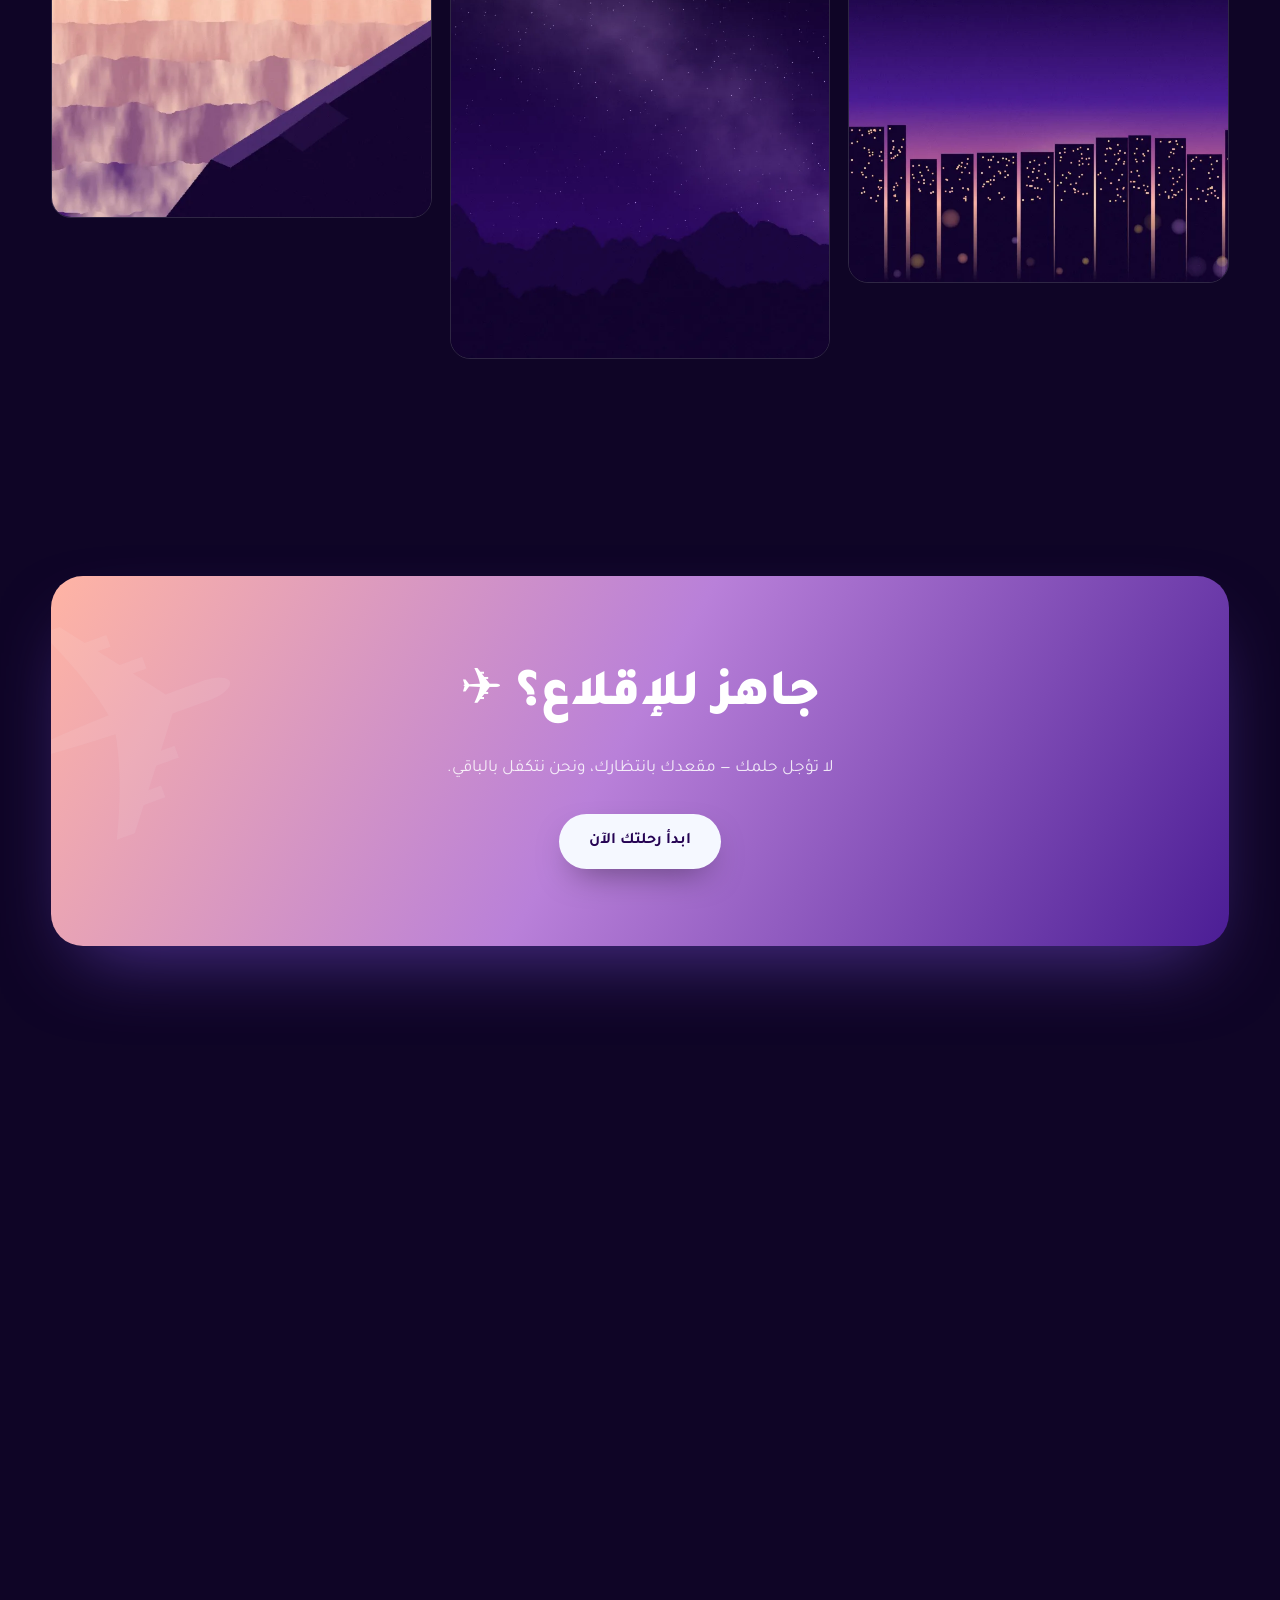
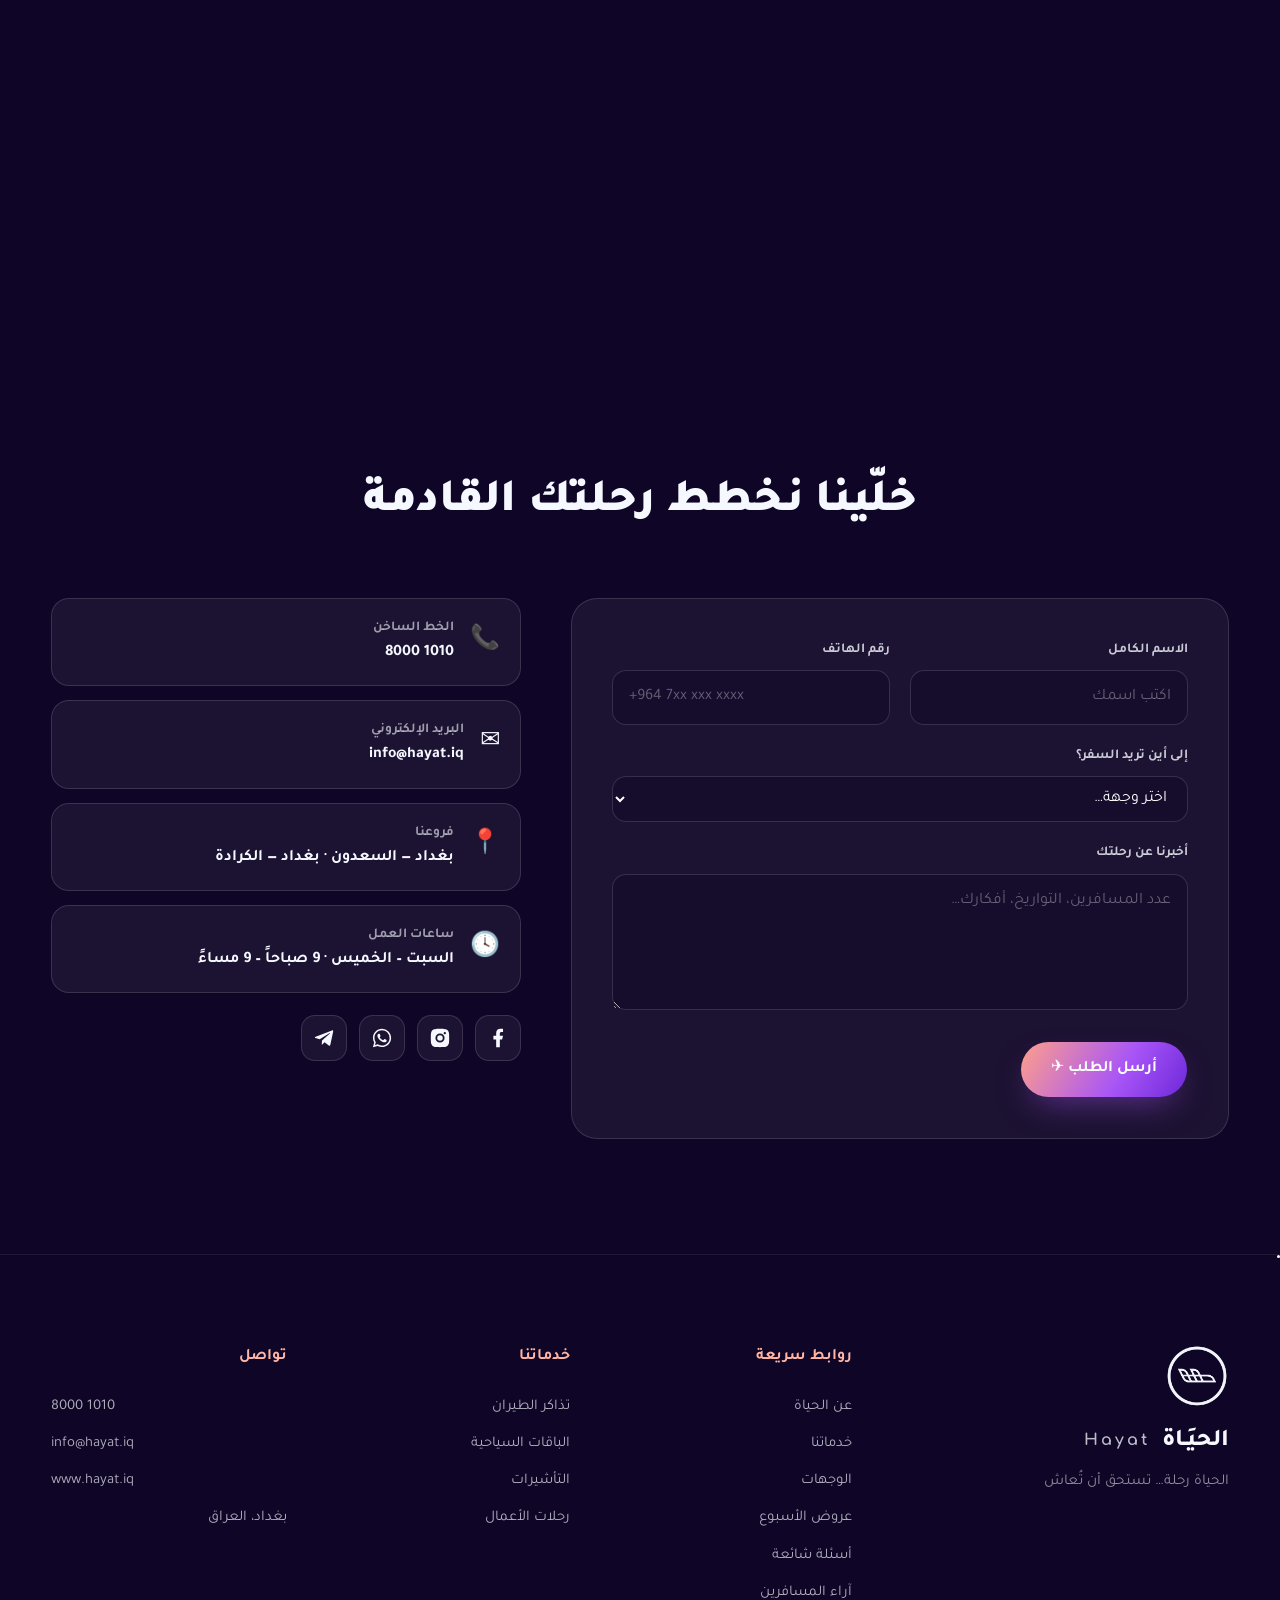
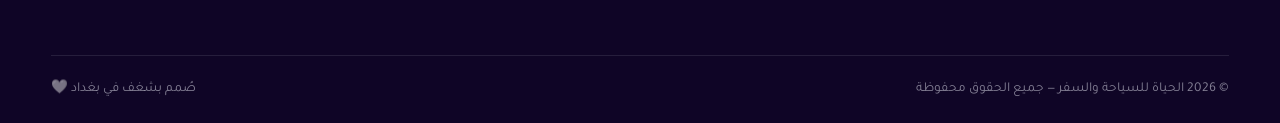
==== commit 2c63d90b: "Bulletproof the mobile card fix against every stale-cache layer Users stuck on the v1 cache-first se" ====
--- a/index.html
+++ b/index.html
@@ -65,7 +65,7 @@
 <link rel="preconnect" href="https://fonts.googleapis.com">
 <link rel="preconnect" href="https://fonts.gstatic.com" crossorigin>
 <link href="https://fonts.googleapis.com/css2?family=Tajawal:wght@300;400;500;700;800;900&family=Poppins:wght@300;400;500;600;700&family=Comfortaa:wght@400;600;700&display=swap" rel="stylesheet">
-<link rel="stylesheet" href="css/style.css">
+<link rel="stylesheet" href="css/style.css?v=3">
 </head>
 <body>
 
@@ -1225,6 +1225,6 @@
 <!-- toast -->
 <div class="toast" id="toast" role="status"></div>
 
-<script src="js/main.js"></script>
+<script src="js/main.js?v=3"></script>
 </body>
 </html>
--- a/css/style.css
+++ b/css/style.css
@@ -206,7 +206,9 @@
 
 /* ═══════════ HERO — stratosphere at dawn ═══════════ */
 .hero{min-height:100svh;display:flex;flex-direction:column;justify-content:center;padding-top:calc(var(--nav-h) + 22px);padding-bottom:110px;color:var(--lavender);position:relative;overflow:hidden}
-.hero-inner{position:relative;z-index:3}
+/* !important guards against a stale cached main.js that used to set an
+   inline fade on this container — the booking card must never go see-through */
+.hero-inner{position:relative;z-index:3;opacity:1 !important;translate:0 0 !important}
 .hero-copy{max-width:720px}
 .badge{
   display:inline-block;font-weight:700;font-size:.85rem;
